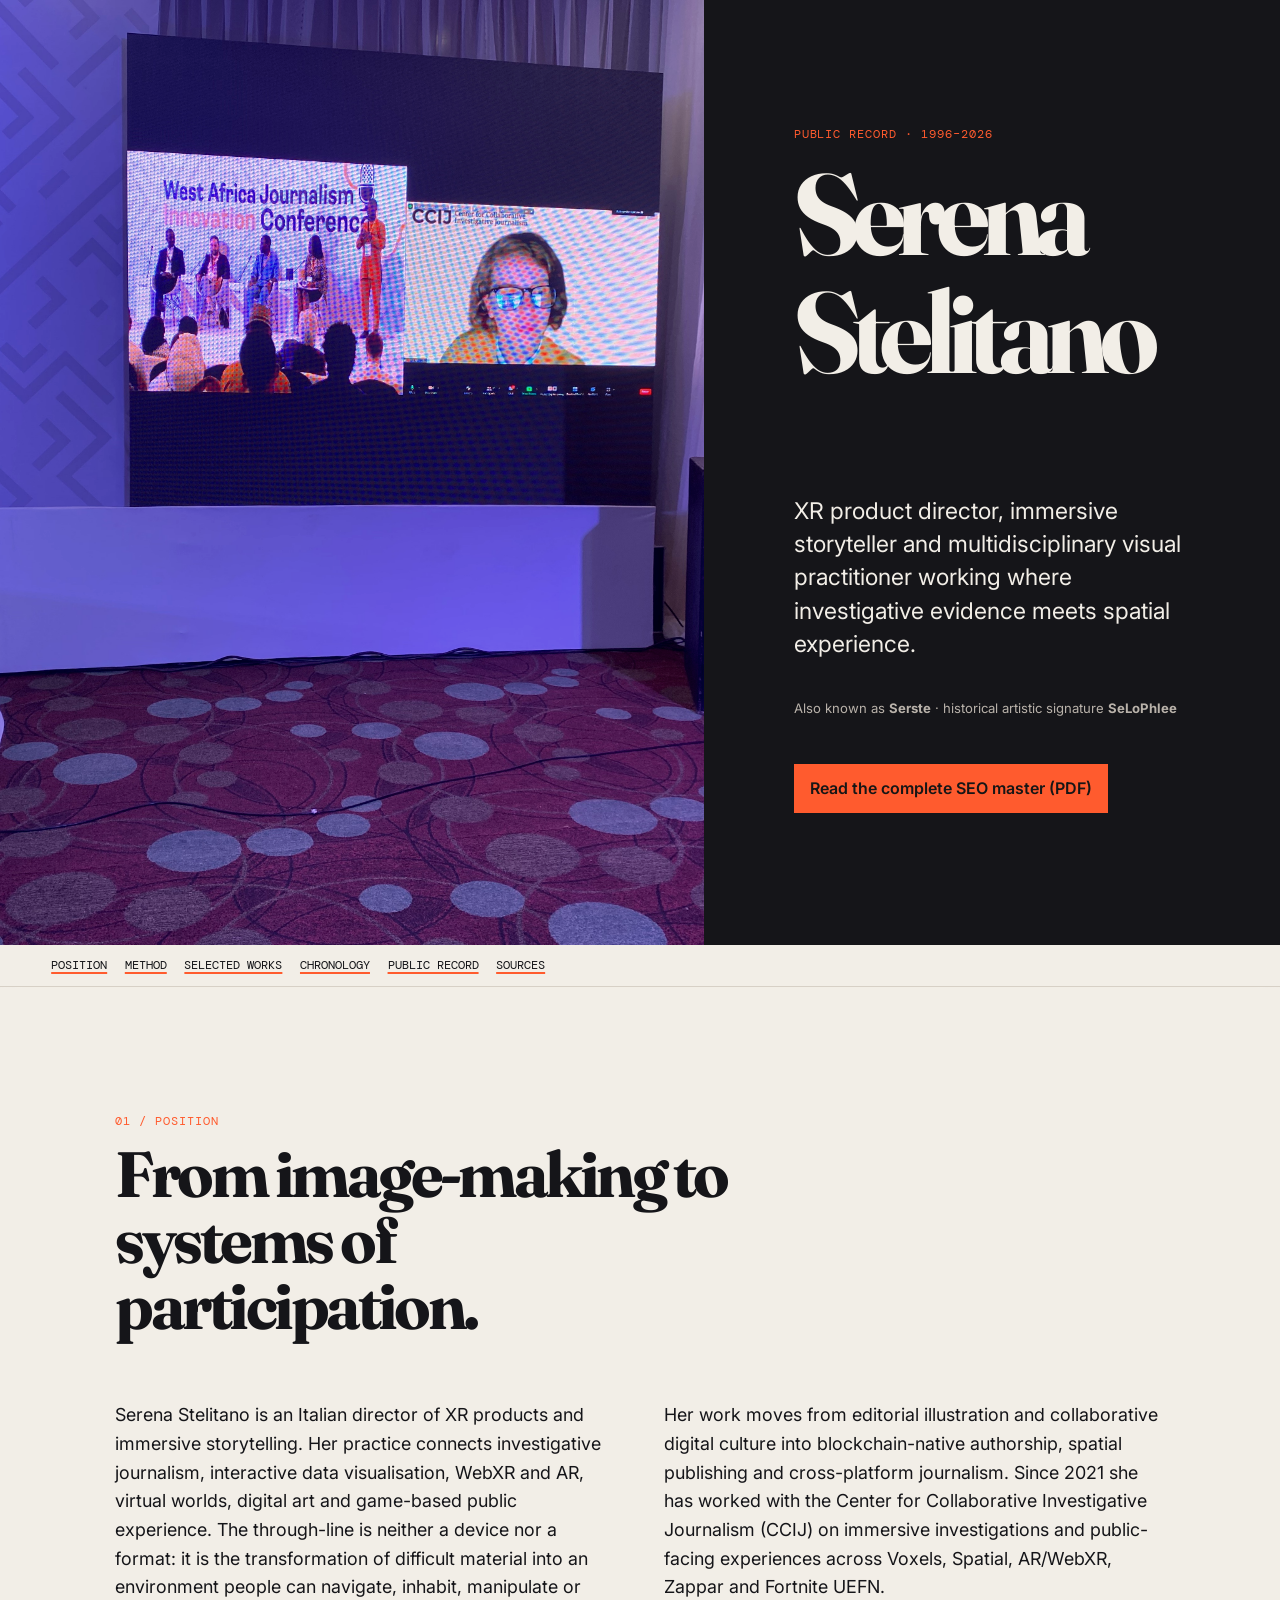
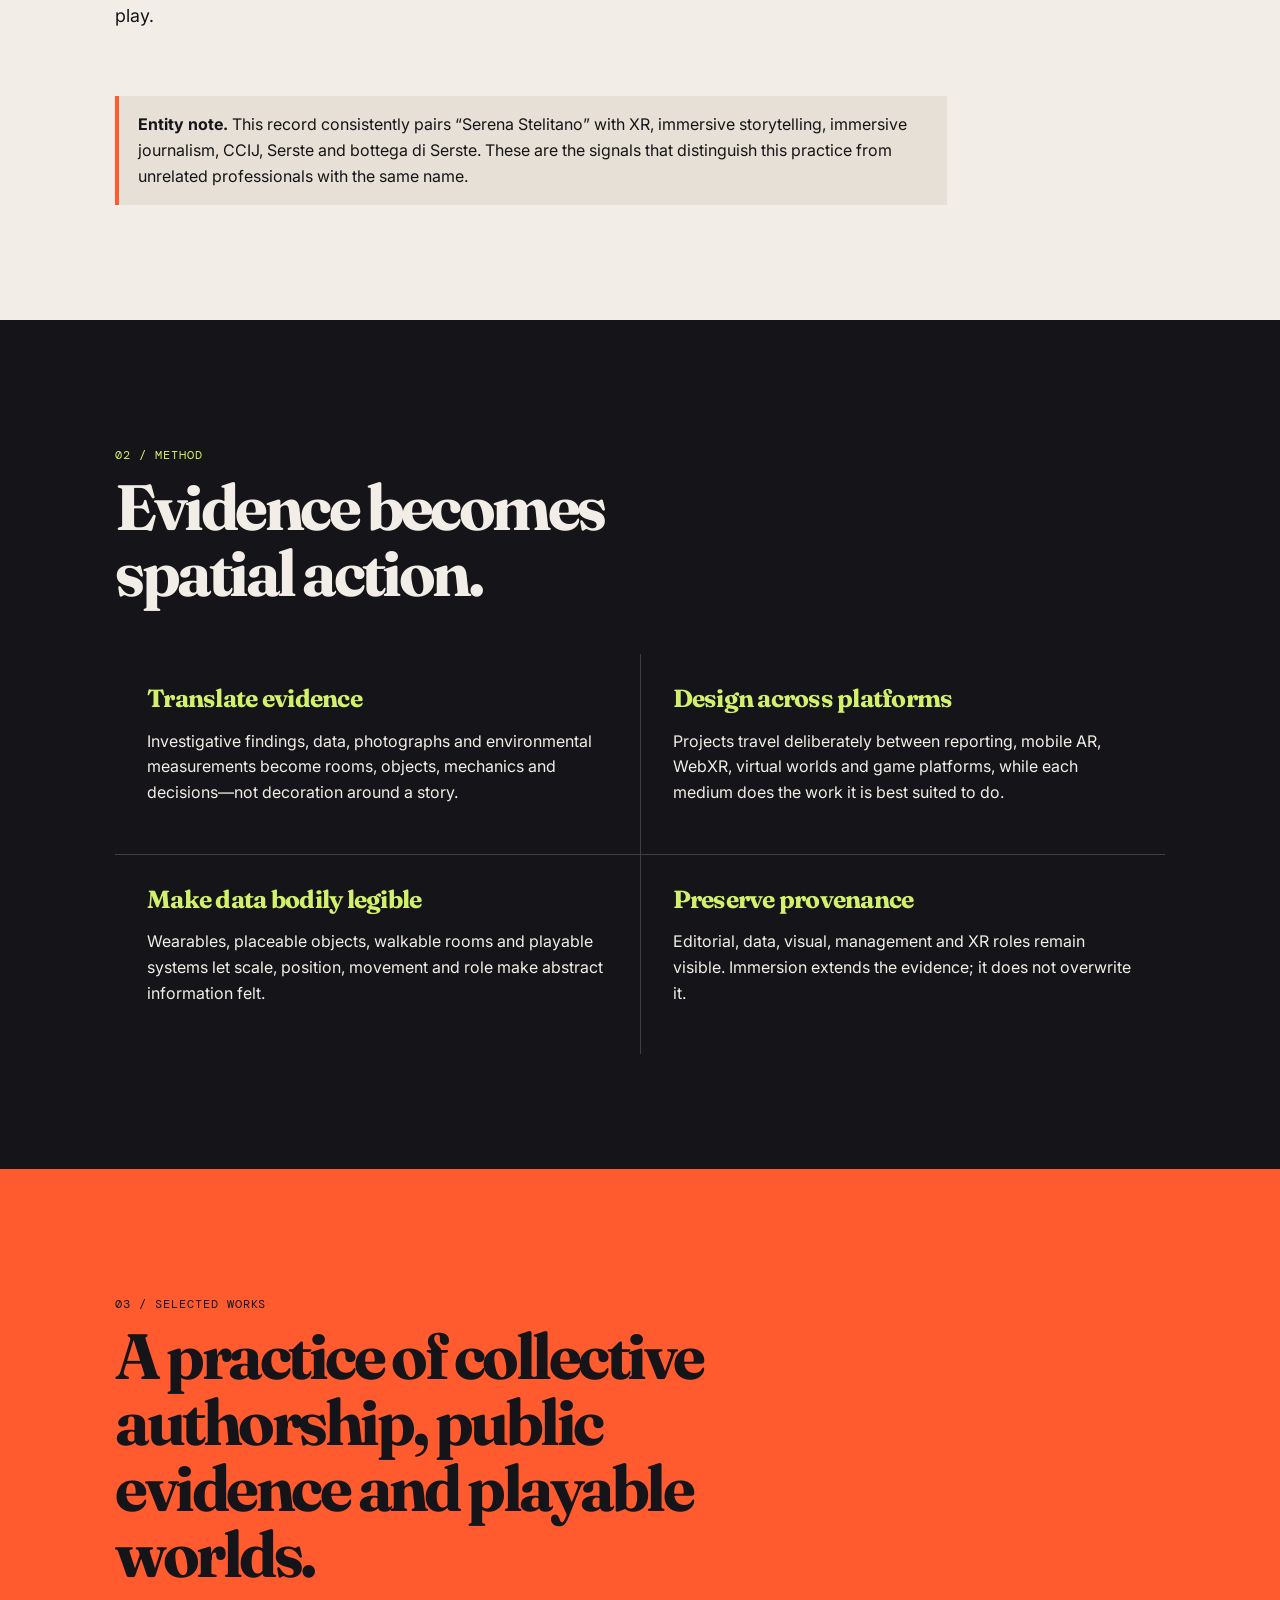
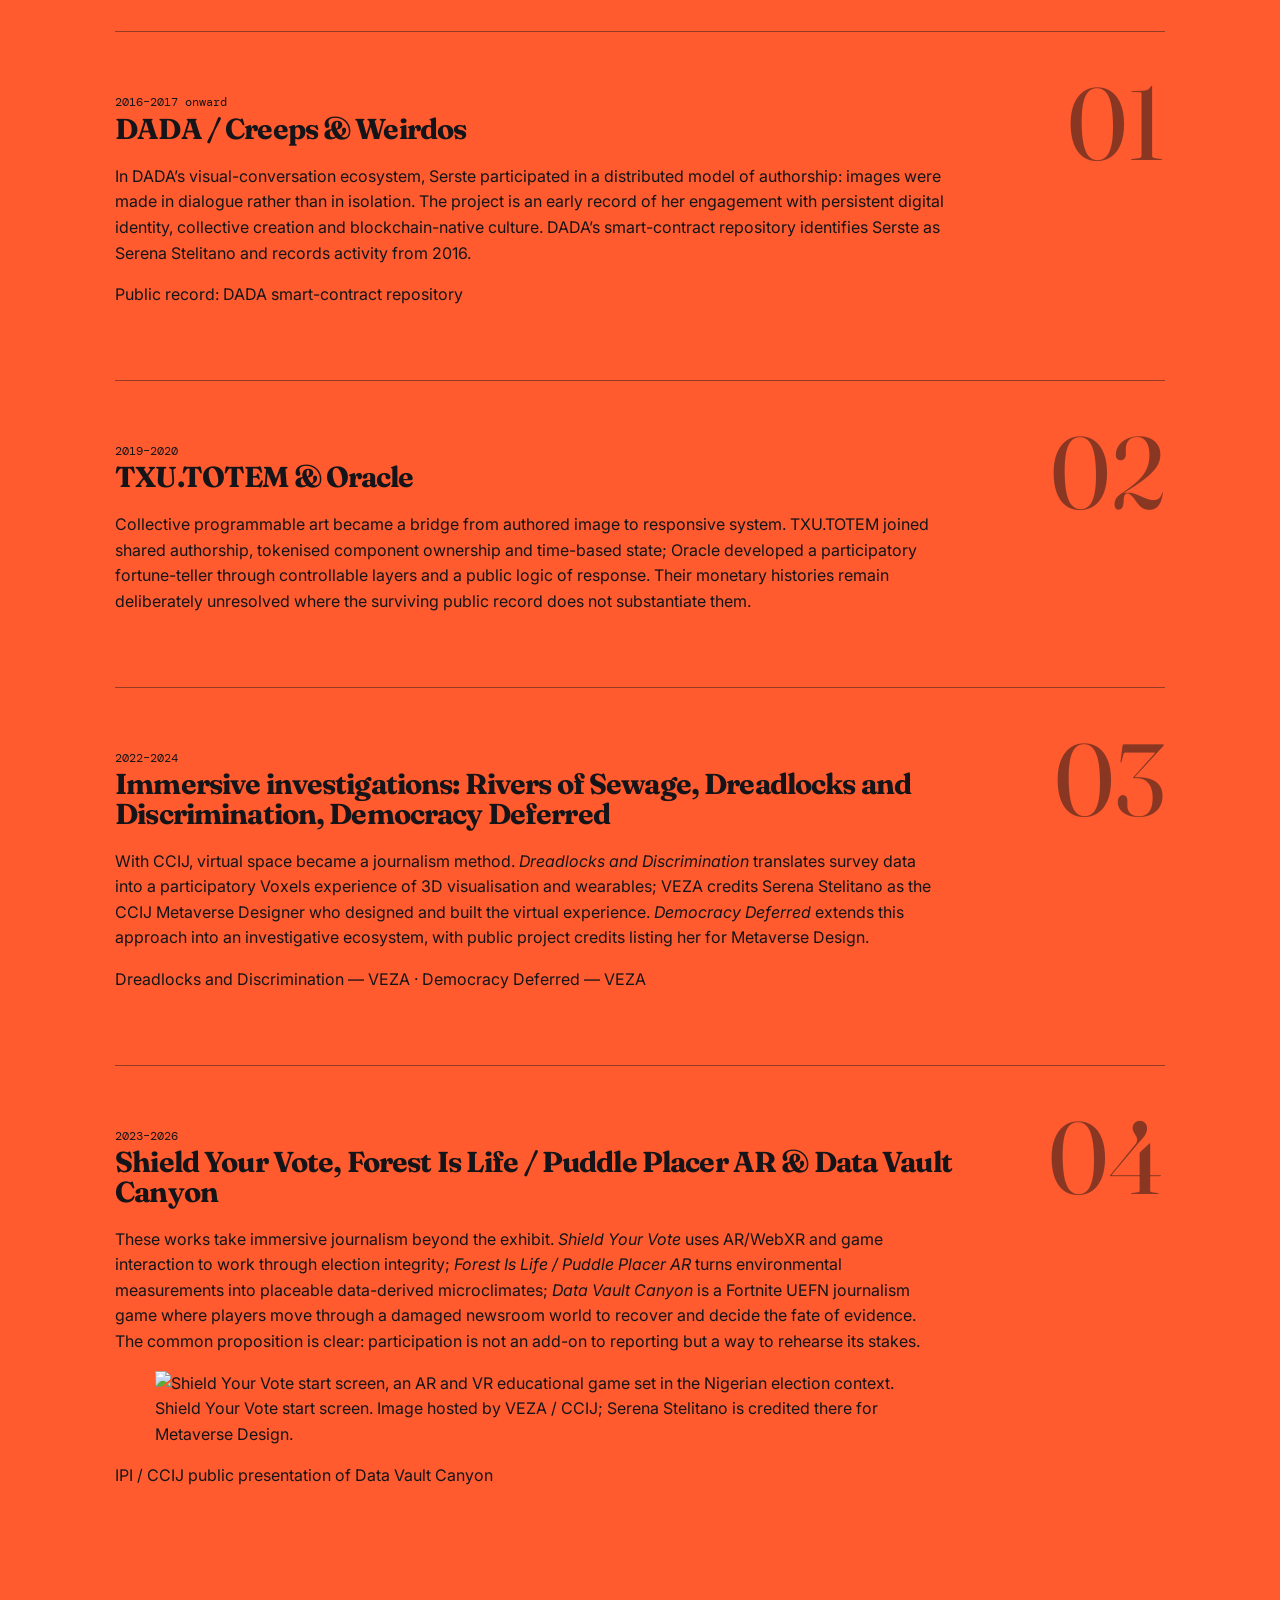
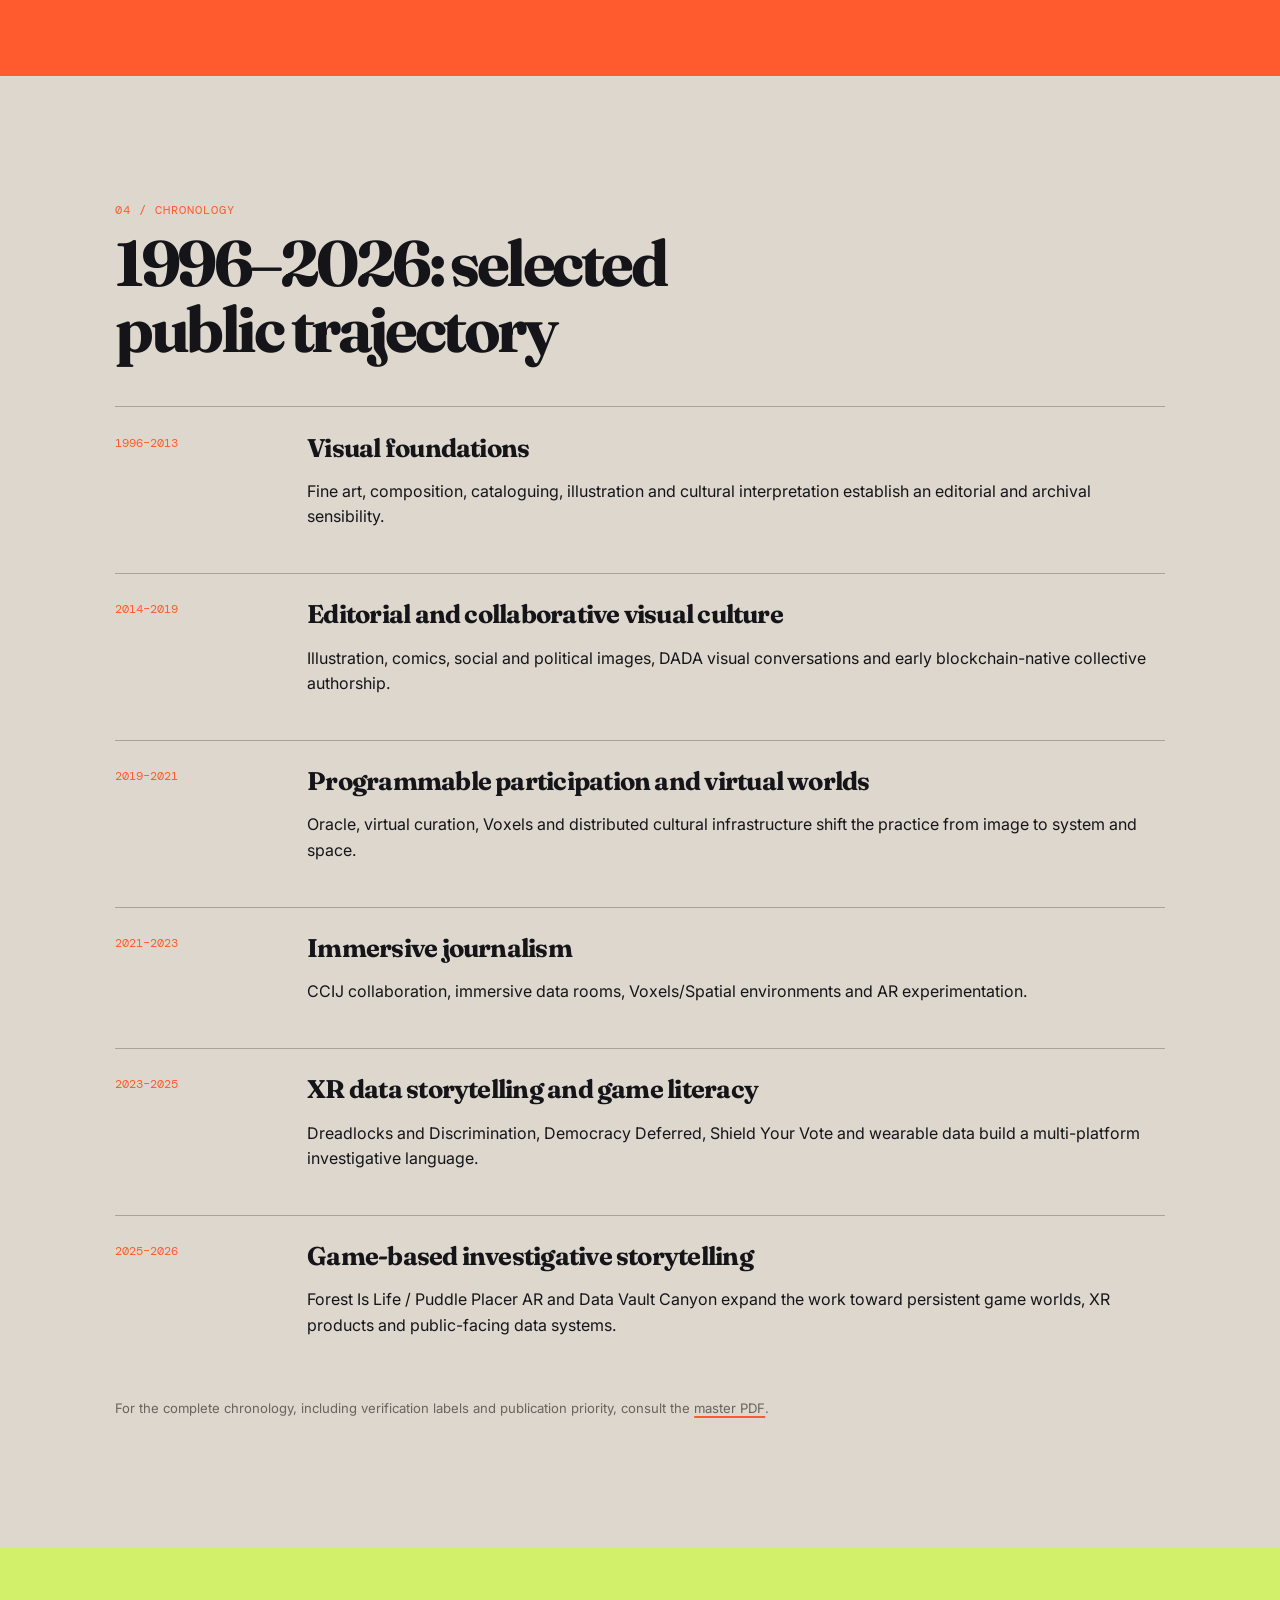
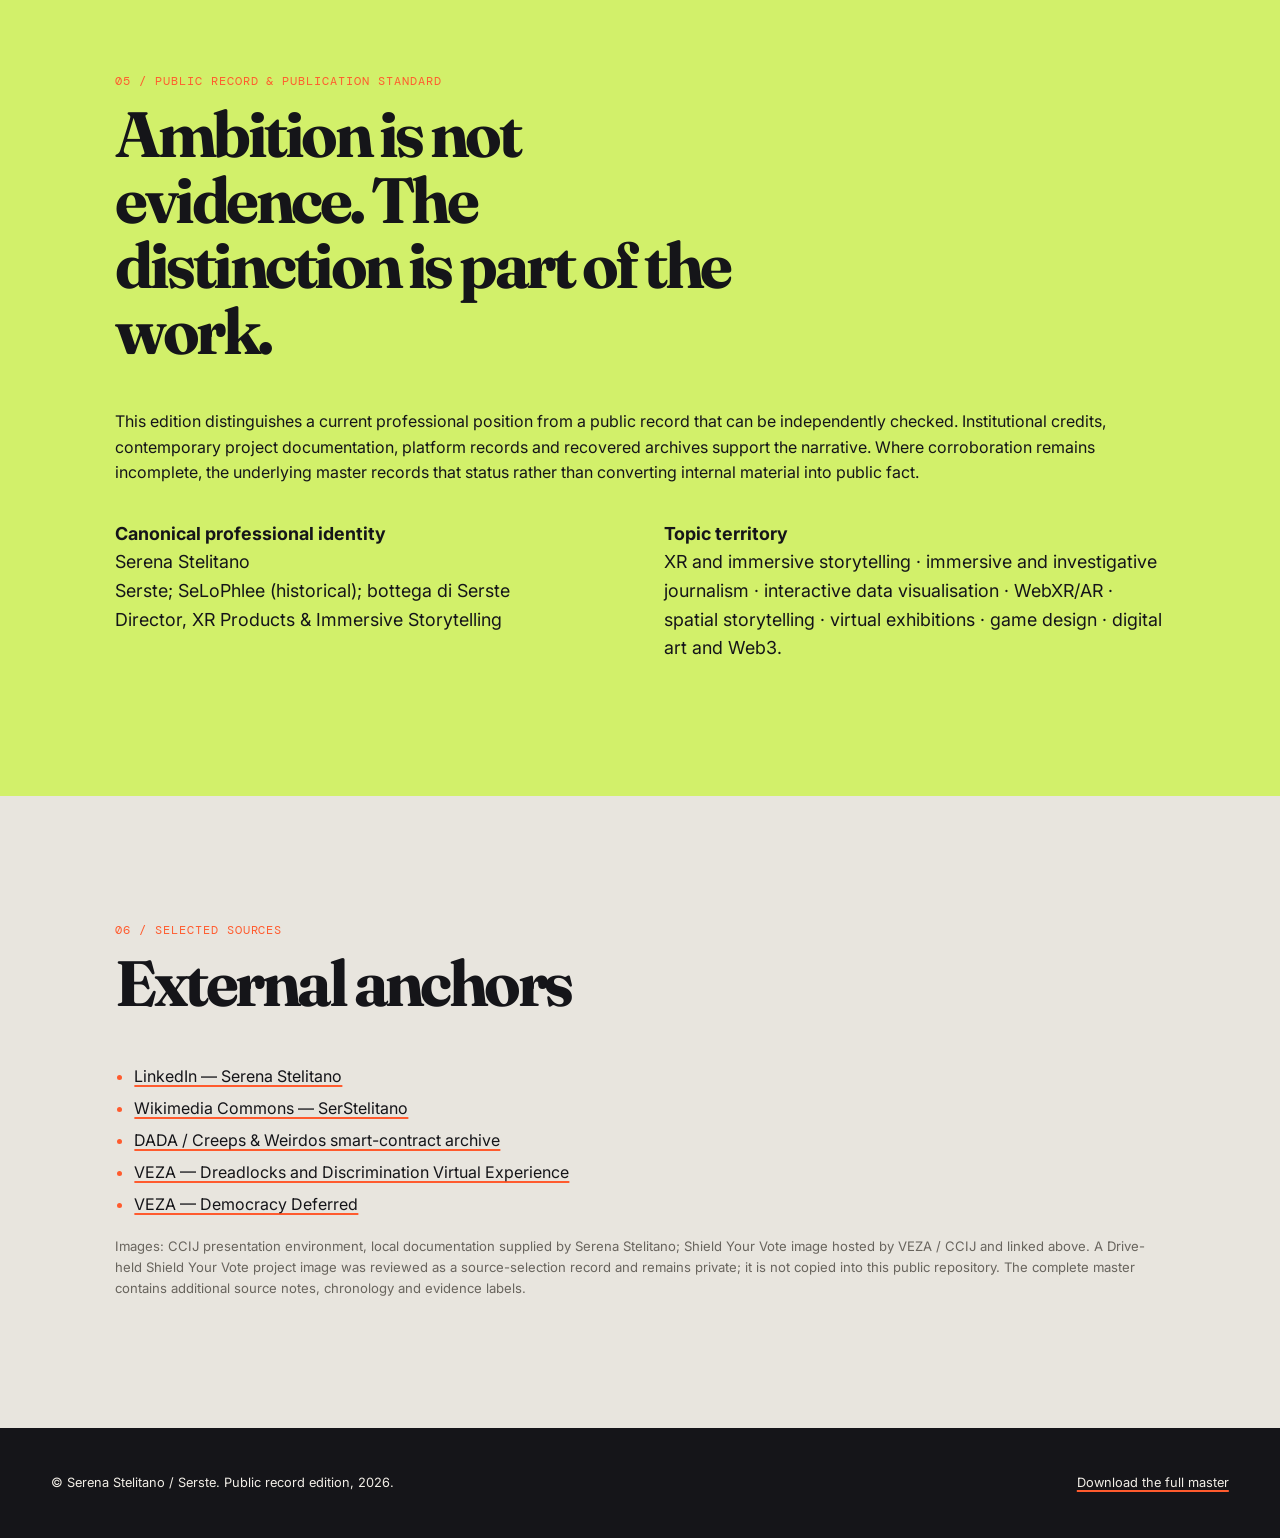
==== index.html @ 17977d73 "Add indexed public record edition" ====
<!doctype html>
<html lang="en">
<head>
  <meta charset="utf-8">
  <meta name="viewport" content="width=device-width, initial-scale=1">
  <meta name="description" content="Serena Stelitano (Serste) is an Italian XR product director and immersive storyteller working across investigative journalism, WebXR/AR, interactive data visualisation, virtual worlds and game-based public experiences.">
  <meta name="robots" content="index,follow,max-image-preview:large">
  <link rel="canonical" href="https://serste2.github.io/Public-Record-SEO-Master-1996-2026/">
  <meta property="og:type" content="profile">
  <meta property="og:title" content="Serena Stelitano — XR & Immersive Storytelling">
  <meta property="og:description" content="A public record of XR products, immersive journalism, digital art and game-based storytelling, 1996–2026.">
  <meta property="og:image" content="https://serste2.github.io/Public-Record-SEO-Master-1996-2026/assets/ccij-xr-presentation.jpg">
  <meta property="og:url" content="https://serste2.github.io/Public-Record-SEO-Master-1996-2026/">
  <title>Serena Stelitano — XR & Immersive Storytelling | Immersive Journalism & Game Design</title>
  <link rel="stylesheet" href="styles.css">
  <script type="application/ld+json">
  {"@context":"https://schema.org","@graph":[
    {"@type":"ProfilePage","@id":"https://serste2.github.io/Public-Record-SEO-Master-1996-2026/#profile","mainEntity":{"@id":"https://serste2.github.io/Public-Record-SEO-Master-1996-2026/#serena"}},
    {"@type":"Person","@id":"https://serste2.github.io/Public-Record-SEO-Master-1996-2026/#serena","name":"Serena Stelitano","alternateName":["Serste","SeLoPhlee"],"url":"https://serste2.github.io/Public-Record-SEO-Master-1996-2026/","jobTitle":"Director, XR Products & Immersive Storytelling","knowsAbout":["Extended Reality","Immersive storytelling","Immersive journalism","WebXR","Augmented reality","Interactive data visualization","Spatial storytelling","Fortnite UEFN","Virtual worlds"],"sameAs":["https://www.linkedin.com/in/serena-stelitano","https://commons.wikimedia.org/wiki/User:SerStelitano"]}
  ]}
  </script>
</head>
<body>
  <a class="skip" href="#record">Skip to the public record</a>
  <header class="hero">
    <div class="hero-image"><img src="assets/ccij-xr-presentation.jpg" alt="A CCIJ presentation screen at the West Africa Journalism Innovation Conference, documenting an immersive-journalism context."></div>
    <div class="hero-copy">
      <p class="eyebrow">Public record · 1996–2026</p>
      <h1>Serena<br>Stelitano</h1>
      <p class="dek">XR product director, immersive storyteller and multidisciplinary visual practitioner working where investigative evidence meets spatial experience.</p>
      <p class="aliases">Also known as <strong>Serste</strong> · historical artistic signature <strong>SeLoPhlee</strong></p>
      <p><a class="button" href="Serena_Stelitano_Public_Record_taschen_dark_v6.pdf">Read the complete SEO master (PDF)</a></p>
    </div>
  </header>

  <nav aria-label="Contents"><ol>
    <li><a href="#position">Position</a></li><li><a href="#method">Method</a></li><li><a href="#works">Selected works</a></li><li><a href="#chronology">Chronology</a></li><li><a href="#record">Public record</a></li><li><a href="#sources">Sources</a></li>
  </ol></nav>

  <main>
    <section id="position" class="intro">
      <p class="eyebrow">01 / Position</p>
      <h2>From image-making to systems of participation.</h2>
      <div class="columns"><p>Serena Stelitano is an Italian director of XR products and immersive storytelling. Her practice connects investigative journalism, interactive data visualisation, WebXR and AR, virtual worlds, digital art and game-based public experience. The through-line is neither a device nor a format: it is the transformation of difficult material into an environment people can navigate, inhabit, manipulate or play.</p><p>Her work moves from editorial illustration and collaborative digital culture into blockchain-native authorship, spatial publishing and cross-platform journalism. Since 2021 she has worked with the Center for Collaborative Investigative Journalism (CCIJ) on immersive investigations and public-facing experiences across Voxels, Spatial, AR/WebXR, Zappar and Fortnite UEFN.</p></div>
      <aside class="note"><strong>Entity note.</strong> This record consistently pairs “Serena Stelitano” with XR, immersive storytelling, immersive journalism, CCIJ, Serste and bottega di Serste. These are the signals that distinguish this practice from unrelated professionals with the same name.</aside>
    </section>

    <section id="method" class="dark">
      <p class="eyebrow">02 / Method</p>
      <h2>Evidence becomes spatial action.</h2>
      <div class="method-grid">
        <article><h3>Translate evidence</h3><p>Investigative findings, data, photographs and environmental measurements become rooms, objects, mechanics and decisions—not decoration around a story.</p></article>
        <article><h3>Design across platforms</h3><p>Projects travel deliberately between reporting, mobile AR, WebXR, virtual worlds and game platforms, while each medium does the work it is best suited to do.</p></article>
        <article><h3>Make data bodily legible</h3><p>Wearables, placeable objects, walkable rooms and playable systems let scale, position, movement and role make abstract information felt.</p></article>
        <article><h3>Preserve provenance</h3><p>Editorial, data, visual, management and XR roles remain visible. Immersion extends the evidence; it does not overwrite it.</p></article>
      </div>
    </section>

    <section id="works" class="works">
      <p class="eyebrow">03 / Selected works</p>
      <h2>A practice of collective authorship, public evidence and playable worlds.</h2>
      <article class="work"><div><span>2016–2017 onward</span><h3>DADA / Creeps &amp; Weirdos</h3><p>In DADA’s visual-conversation ecosystem, Serste participated in a distributed model of authorship: images were made in dialogue rather than in isolation. The project is an early record of her engagement with persistent digital identity, collective creation and blockchain-native culture. DADA’s smart-contract repository identifies Serste as Serena Stelitano and records activity from 2016.</p><p><a href="https://github.com/powerdada/dada_sc">Public record: DADA smart-contract repository</a></p></div><div class="work-number">01</div></article>
      <article class="work"><div><span>2019–2020</span><h3>TXU.TOTEM &amp; Oracle</h3><p>Collective programmable art became a bridge from authored image to responsive system. TXU.TOTEM joined shared authorship, tokenised component ownership and time-based state; Oracle developed a participatory fortune-teller through controllable layers and a public logic of response. Their monetary histories remain deliberately unresolved where the surviving public record does not substantiate them.</p></div><div class="work-number">02</div></article>
      <article class="work"><div><span>2022–2024</span><h3>Immersive investigations: Rivers of Sewage, Dreadlocks and Discrimination, Democracy Deferred</h3><p>With CCIJ, virtual space became a journalism method. <em>Dreadlocks and Discrimination</em> translates survey data into a participatory Voxels experience of 3D visualisation and wearables; VEZA credits Serena Stelitano as the CCIJ Metaverse Designer who designed and built the virtual experience. <em>Democracy Deferred</em> extends this approach into an investigative ecosystem, with public project credits listing her for Metaverse Design.</p><p><a href="https://veza.news/dreadlocks-and-discrimination-vr/">Dreadlocks and Discrimination — VEZA</a> · <a href="https://veza.news/investigative-series/democracy-deferred/">Democracy Deferred — VEZA</a></p></div><div class="work-number">03</div></article>
      <article class="work"><div><span>2023–2026</span><h3>Shield Your Vote, Forest Is Life / Puddle Placer AR &amp; Data Vault Canyon</h3><p>These works take immersive journalism beyond the exhibit. <em>Shield Your Vote</em> uses AR/WebXR and game interaction to work through election integrity; <em>Forest Is Life / Puddle Placer AR</em> turns environmental measurements into placeable data-derived microclimates; <em>Data Vault Canyon</em> is a Fortnite UEFN journalism game where players move through a damaged newsroom world to recover and decide the fate of evidence. The common proposition is clear: participation is not an add-on to reporting but a way to rehearse its stakes.</p><figure class="work-media"><img src="https://veza.news/wp-content/uploads/2025/03/CCIJ_DemocracyDeferredSeries_ShieldYourVote.png" alt="Shield Your Vote start screen, an AR and VR educational game set in the Nigerian election context."><figcaption>Shield Your Vote start screen. Image hosted by <a href="https://veza.news/investigative-series/democracy-deferred/">VEZA / CCIJ</a>; Serena Stelitano is credited there for Metaverse Design.</figcaption></figure><p><a href="https://www.linkedin.com/posts/international-press-institute-ipi-_join-ipi-and-the-center-for-collaborative-activity-7399831994676953088-X26x">IPI / CCIJ public presentation of Data Vault Canyon</a></p></div><div class="work-number">04</div></article>
    </section>

    <section id="chronology" class="chronology">
      <p class="eyebrow">04 / Chronology</p><h2>1996–2026: selected public trajectory</h2>
      <ol>
        <li><time>1996–2013</time><div><h3>Visual foundations</h3><p>Fine art, composition, cataloguing, illustration and cultural interpretation establish an editorial and archival sensibility.</p></div></li>
        <li><time>2014–2019</time><div><h3>Editorial and collaborative visual culture</h3><p>Illustration, comics, social and political images, DADA visual conversations and early blockchain-native collective authorship.</p></div></li>
        <li><time>2019–2021</time><div><h3>Programmable participation and virtual worlds</h3><p>Oracle, virtual curation, Voxels and distributed cultural infrastructure shift the practice from image to system and space.</p></div></li>
        <li><time>2021–2023</time><div><h3>Immersive journalism</h3><p>CCIJ collaboration, immersive data rooms, Voxels/Spatial environments and AR experimentation.</p></div></li>
        <li><time>2023–2025</time><div><h3>XR data storytelling and game literacy</h3><p>Dreadlocks and Discrimination, Democracy Deferred, Shield Your Vote and wearable data build a multi-platform investigative language.</p></div></li>
        <li><time>2025–2026</time><div><h3>Game-based investigative storytelling</h3><p>Forest Is Life / Puddle Placer AR and Data Vault Canyon expand the work toward persistent game worlds, XR products and public-facing data systems.</p></div></li>
      </ol>
      <p class="small">For the complete chronology, including verification labels and publication priority, consult the <a href="Serena_Stelitano_Public_Record_taschen_dark_v6.pdf">master PDF</a>.</p>
    </section>

    <section id="record" class="record">
      <p class="eyebrow">05 / Public record &amp; publication standard</p><h2>Ambition is not evidence. The distinction is part of the work.</h2>
      <p>This edition distinguishes a current professional position from a public record that can be independently checked. Institutional credits, contemporary project documentation, platform records and recovered archives support the narrative. Where corroboration remains incomplete, the underlying master records that status rather than converting internal material into public fact.</p>
      <div class="columns"><p><strong>Canonical professional identity</strong><br>Serena Stelitano<br>Serste; SeLoPhlee (historical); bottega di Serste<br>Director, XR Products &amp; Immersive Storytelling</p><p><strong>Topic territory</strong><br>XR and immersive storytelling · immersive and investigative journalism · interactive data visualisation · WebXR/AR · spatial storytelling · virtual exhibitions · game design · digital art and Web3.</p></div>
    </section>

    <section id="sources" class="sources"><p class="eyebrow">06 / Selected sources</p><h2>External anchors</h2><ul>
      <li><a href="https://www.linkedin.com/in/serena-stelitano">LinkedIn — Serena Stelitano</a></li>
      <li><a href="https://commons.wikimedia.org/wiki/User:SerStelitano">Wikimedia Commons — SerStelitano</a></li>
      <li><a href="https://github.com/powerdada/dada_sc">DADA / Creeps &amp; Weirdos smart-contract archive</a></li>
      <li><a href="https://veza.news/dreadlocks-and-discrimination-vr/">VEZA — Dreadlocks and Discrimination Virtual Experience</a></li>
      <li><a href="https://veza.news/investigative-series/democracy-deferred/">VEZA — Democracy Deferred</a></li>
    </ul><p class="small">Images: CCIJ presentation environment, local documentation supplied by Serena Stelitano; Shield Your Vote image hosted by VEZA / CCIJ and linked above. A Drive-held Shield Your Vote project image was reviewed as a source-selection record and remains private; it is not copied into this public repository. The complete master contains additional source notes, chronology and evidence labels.</p></section>
  </main>
  <footer><p>© Serena Stelitano / Serste. Public record edition, 2026.</p><p><a href="Serena_Stelitano_Public_Record_taschen_dark_v6.pdf">Download the full master</a></p></footer>
</body>
</html>
---- styles.css ----
@import url('https://fonts.googleapis.com/css2?family=DM+Mono&family=Fraunces:opsz,wght@9..144,500;9..144,700&family=Inter:wght@400;500;600&display=swap');
:root{--ink:#151519;--paper:#f2eee7;--orange:#ff5b2e;--lime:#d2f06a;--muted:#68645d}*{box-sizing:border-box}html{scroll-behavior:smooth}body{margin:0;background:var(--paper);color:var(--ink);font:16px/1.6 Inter,Arial,sans-serif}a{color:inherit;text-decoration-color:var(--orange);text-decoration-thickness:2px;text-underline-offset:3px}a:hover{color:var(--orange)}.skip{position:absolute;left:-999px}.skip:focus{left:1rem;top:1rem;z-index:5;background:var(--paper);padding:.6rem}.hero{min-height:88vh;display:grid;grid-template-columns:1.1fr .9fr;background:var(--ink);color:var(--paper)}.hero-image{min-height:55vh}.hero-image img{display:block;width:100%;height:100%;object-fit:cover;filter:contrast(1.08) saturate(.85)}.hero-copy{display:flex;flex-direction:column;justify-content:center;padding:9vw 7vw}.eyebrow{font:12px/1.2 "DM Mono",monospace;letter-spacing:.08em;text-transform:uppercase;color:var(--orange)}h1,h2,h3{font-family:Fraunces,Georgia,serif;line-height:1.03;margin:0 0 .7em}h1{font-size:clamp(4rem,9vw,9rem);letter-spacing:-.07em}h2{font-size:clamp(2.6rem,5vw,5rem);letter-spacing:-.055em;max-width:15ch}h3{font-size:1.8rem;letter-spacing:-.03em}.dek{font:clamp(1.1rem,1.8vw,1.5rem)/1.45 Inter,sans-serif;max-width:34rem}.aliases,.small{font-size:.82rem;color:var(--muted)}.hero .aliases{color:#b9b2aa}.button{display:inline-block;background:var(--orange);color:#161616!important;padding:.75rem 1rem;font-weight:600;text-decoration:none;margin-top:1rem}nav{position:sticky;top:0;z-index:2;padding:.8rem 4vw;background:rgba(242,238,231,.94);backdrop-filter:blur(10px);border-bottom:1px solid #d7d0c6}nav ol{display:flex;flex-wrap:wrap;gap:1.1rem;margin:0;padding:0;list-style:none;font:12px "DM Mono",monospace;text-transform:uppercase}main>section{padding:clamp(4rem,9vw,9rem) 9vw}.intro{max-width:110rem}.columns{display:grid;grid-template-columns:repeat(2,minmax(0,1fr));gap:3rem;max-width:70rem;font-size:1.12rem}.note{border-left:4px solid var(--orange);padding:1rem 1.2rem;margin-top:3rem;max-width:52rem;background:#e7e0d6}.dark{background:var(--ink);color:var(--paper)}.dark .eyebrow{color:var(--lime)}.method-grid{display:grid;grid-template-columns:repeat(2,minmax(0,1fr));gap:1px;background:#3e3e43;margin-top:3rem;max-width:70rem}.method-grid article{background:var(--ink);padding:2rem}.method-grid h3{font-size:1.55rem;color:var(--lime)}.works{background:#ff5b2e}.works .eyebrow{color:var(--ink)}.work{display:grid;grid-template-columns:minmax(0,1fr) auto;gap:3rem;border-top:1px solid rgba(21,21,25,.45);padding:3.5rem 0}.work span{font:12px "DM Mono",monospace}.work p{max-width:52rem}.work-number{font:clamp(3rem,8vw,8rem)/.7 Fraunces,serif;opacity:.5}.chronology{background:#ddd7ce}.chronology ol{list-style:none;padding:0;max-width:72rem}.chronology li{display:grid;grid-template-columns:10rem 1fr;gap:2rem;border-top:1px solid #aaa39a;padding:1.7rem 0}.chronology time{font:12px "DM Mono",monospace;color:var(--orange)}.chronology h3{font-size:1.6rem}.record{background:var(--lime)}.sources{background:#e8e5de}.sources ul{padding-left:1.2rem;line-height:2}.sources li::marker{color:var(--orange)}footer{display:flex;justify-content:space-between;gap:2rem;padding:2rem 4vw;background:var(--ink);color:var(--paper);font-size:.8rem}@media(max-width:720px){.hero{grid-template-columns:1fr}.hero-copy{padding:4rem 7vw}.columns,.method-grid{grid-template-columns:1fr}.chronology li{grid-template-columns:1fr;gap:.2rem}.work{gap:1rem}main>section{padding:4.5rem 7vw}footer{display:block}}
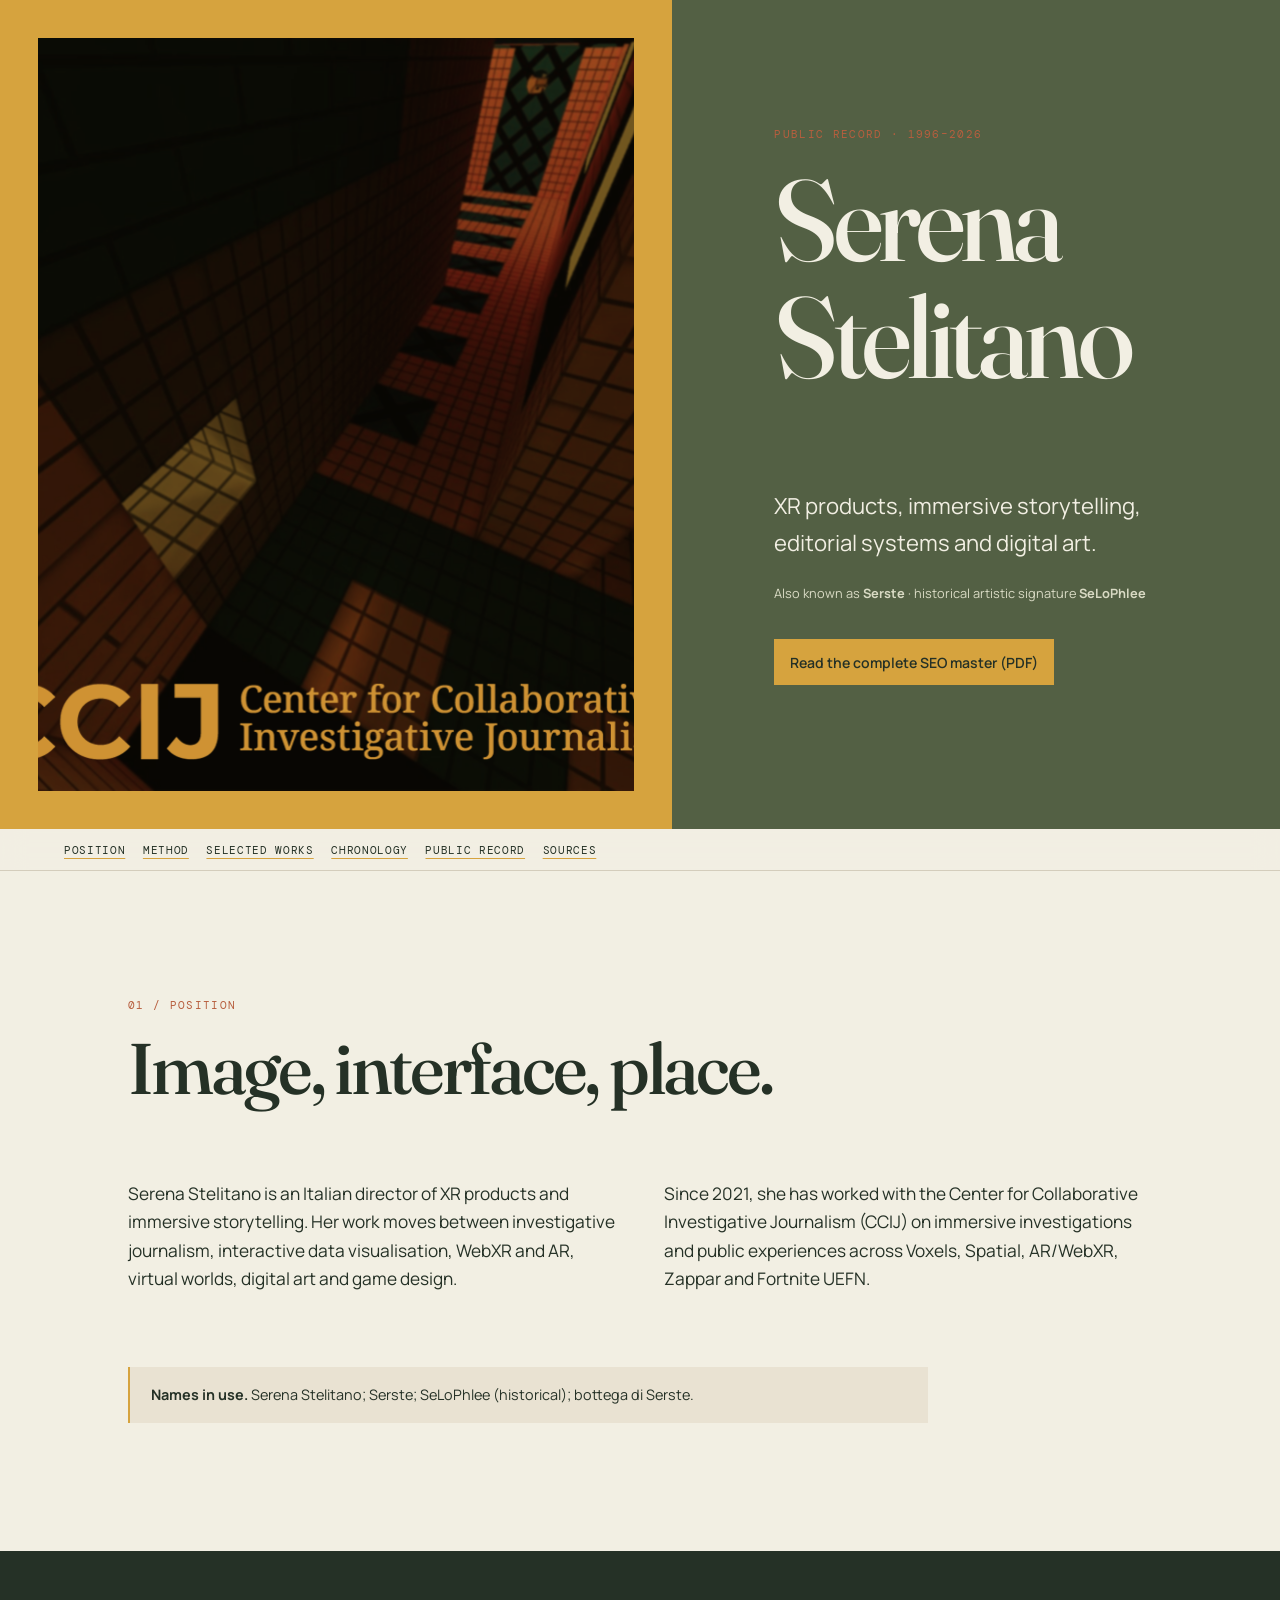
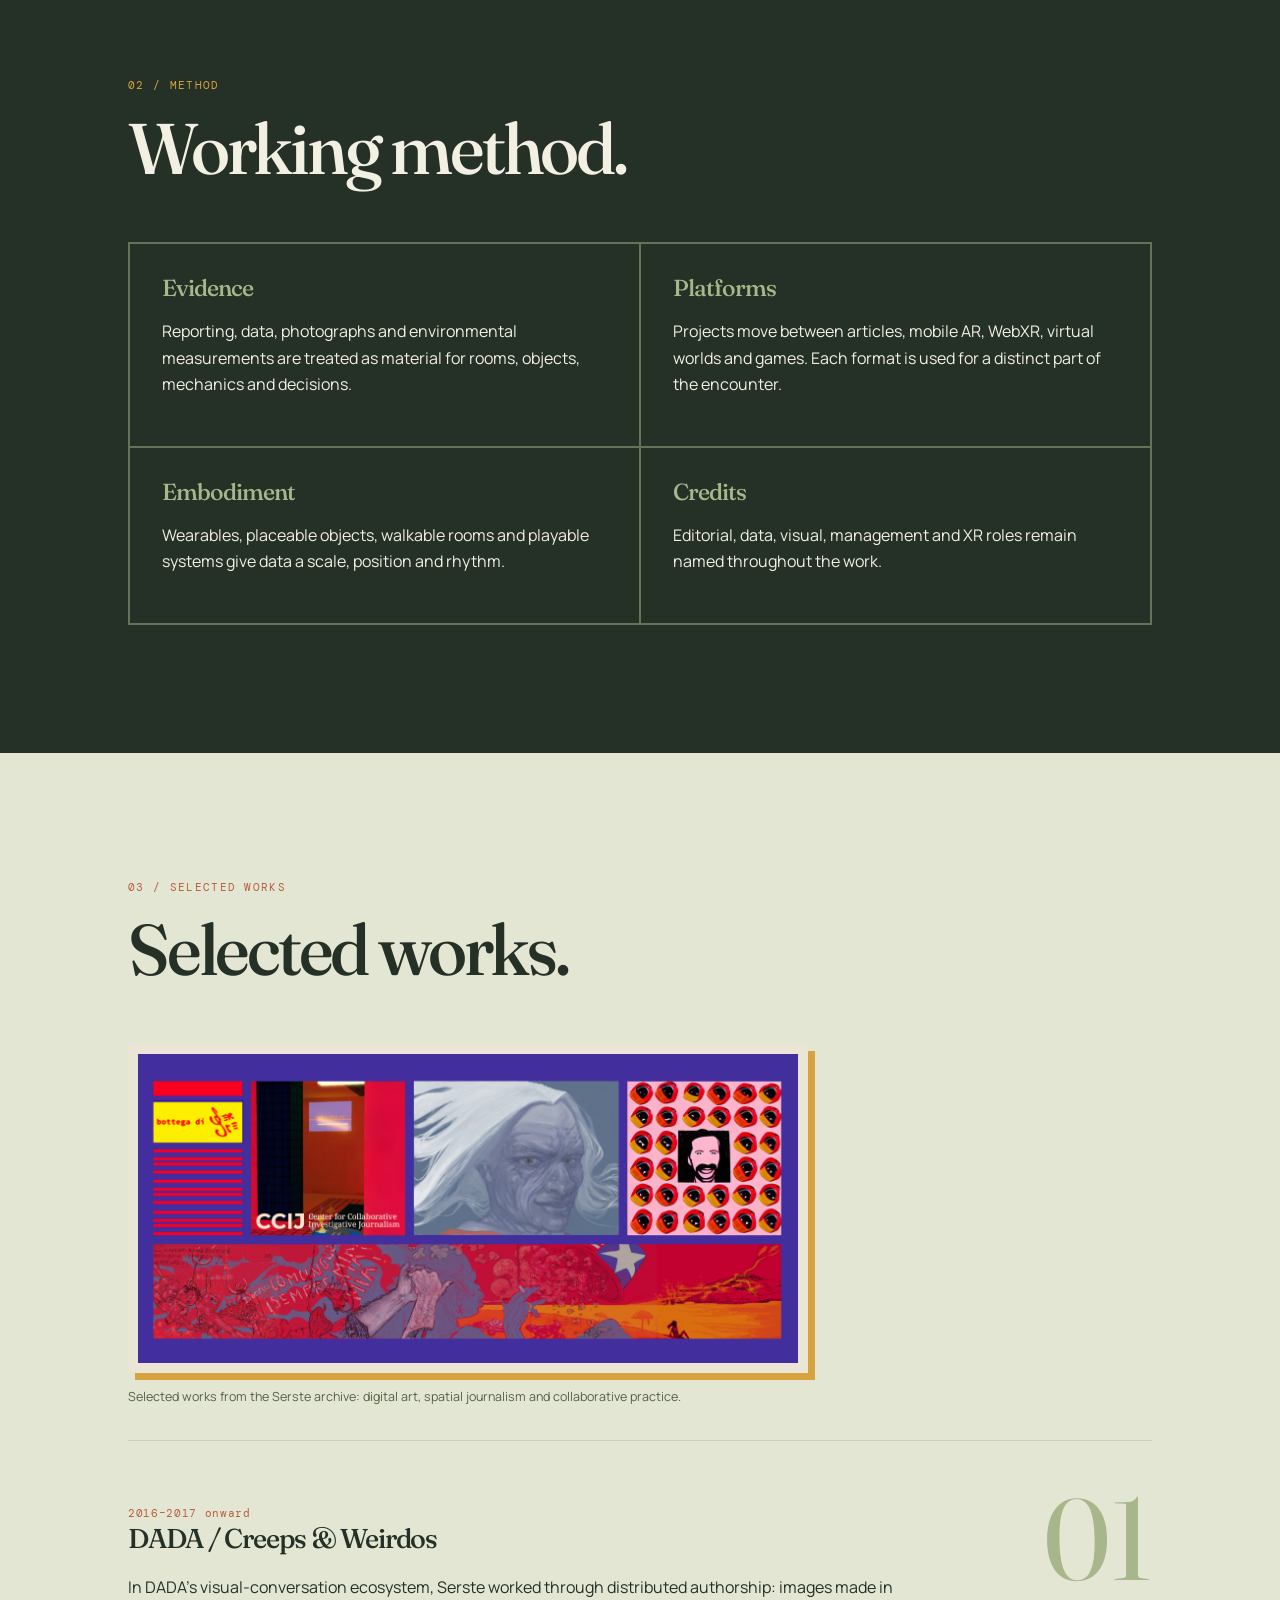
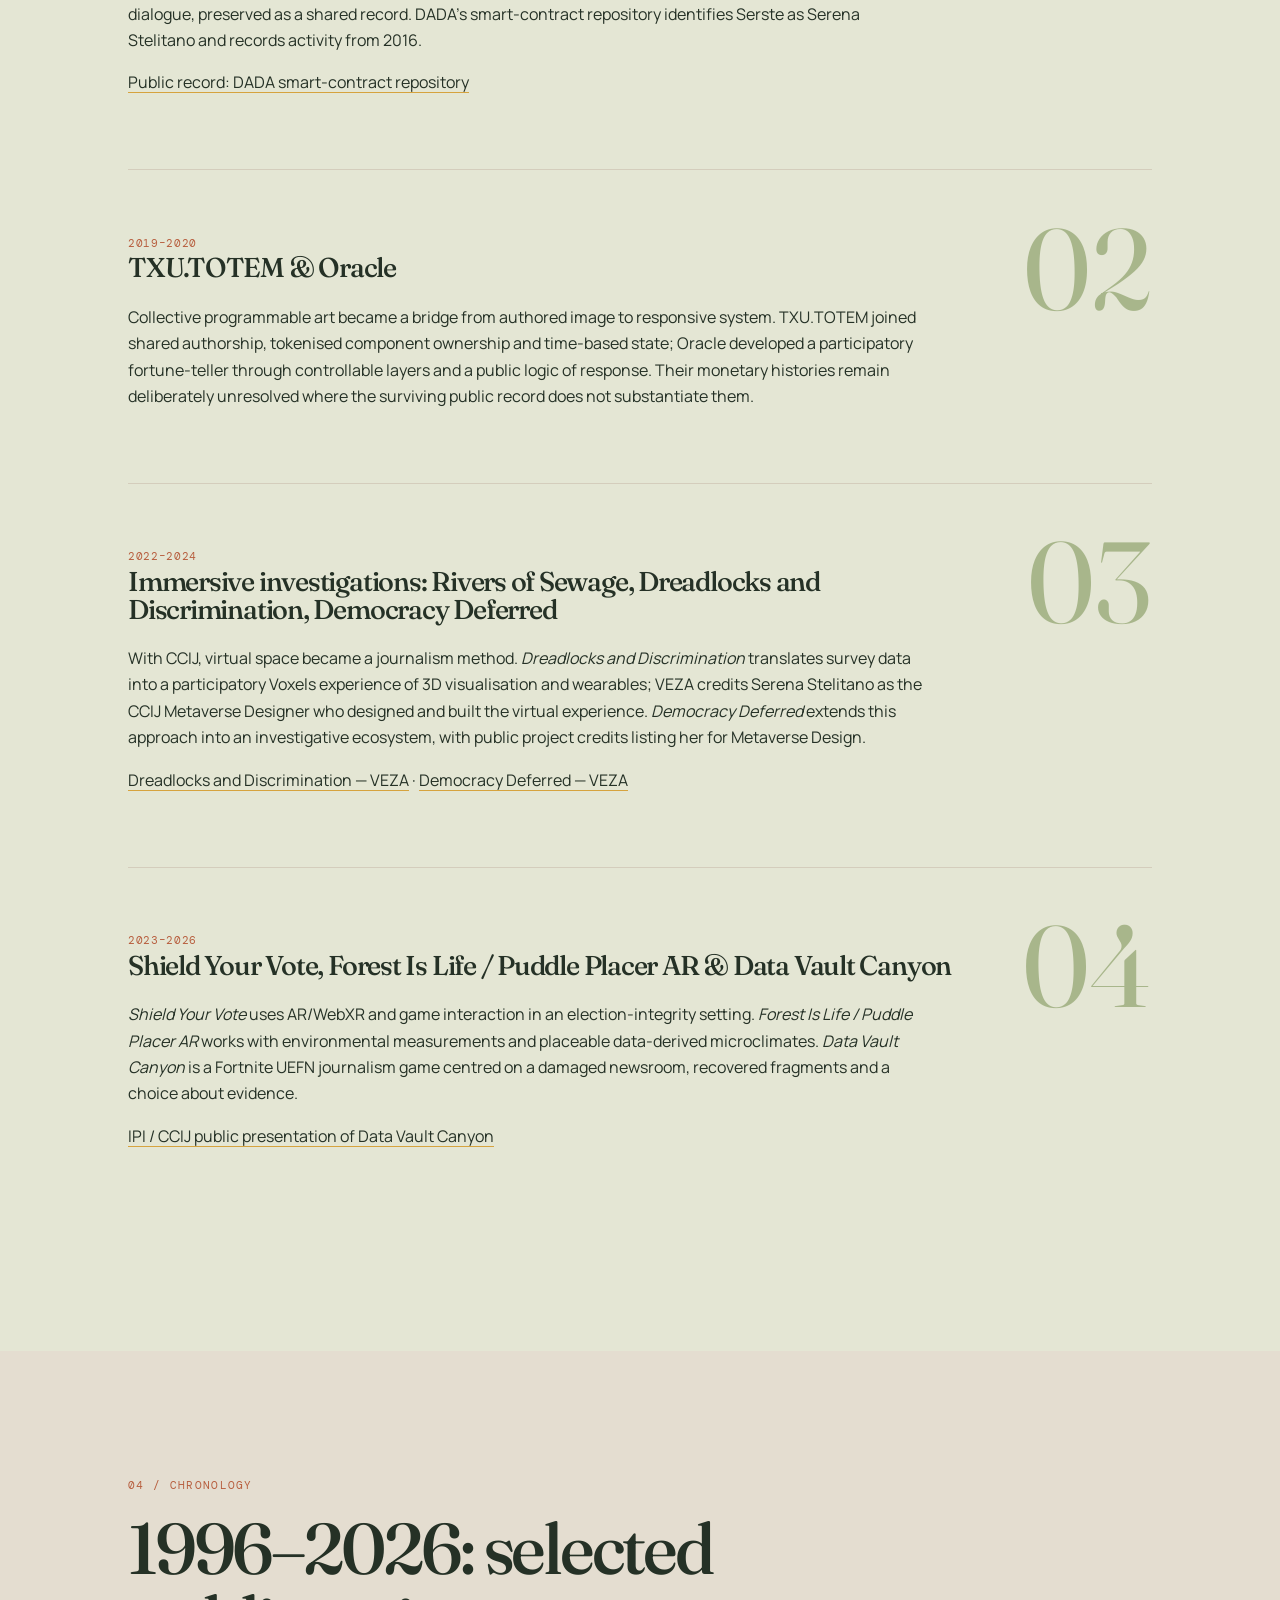
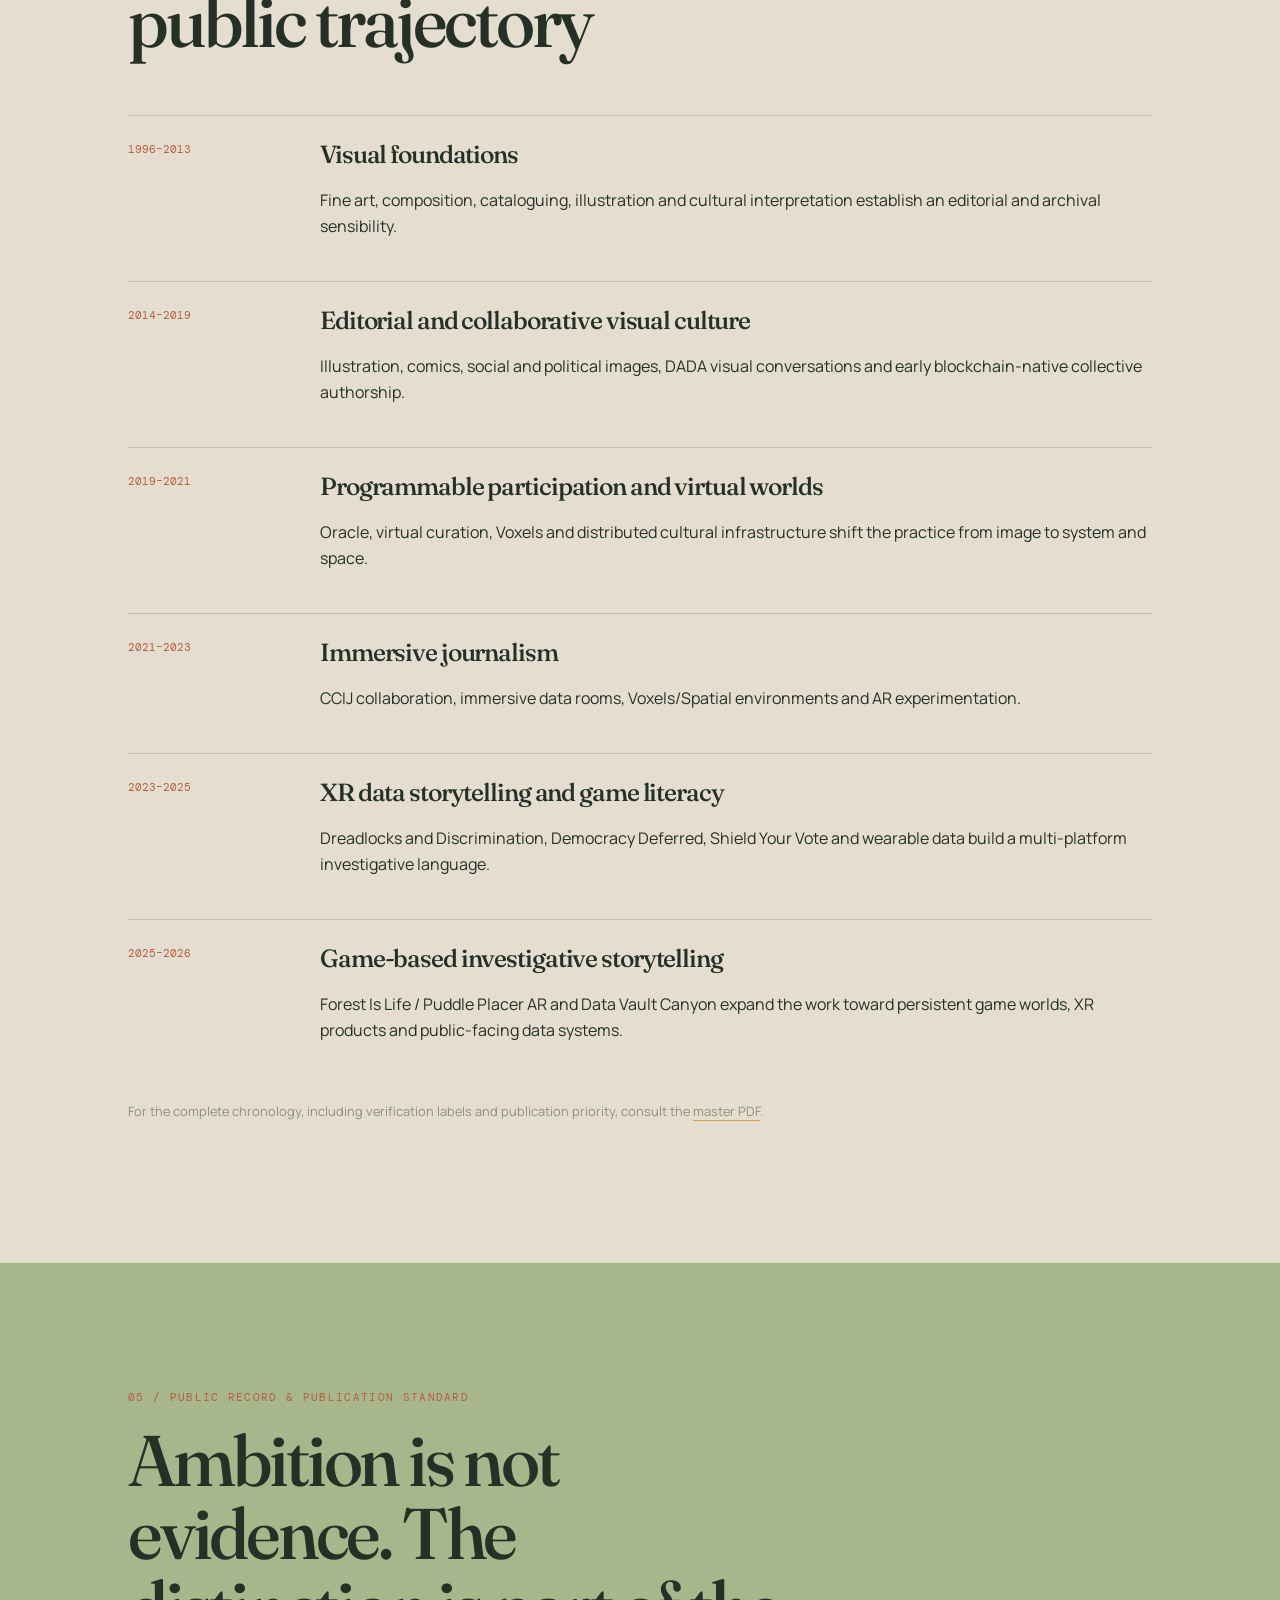
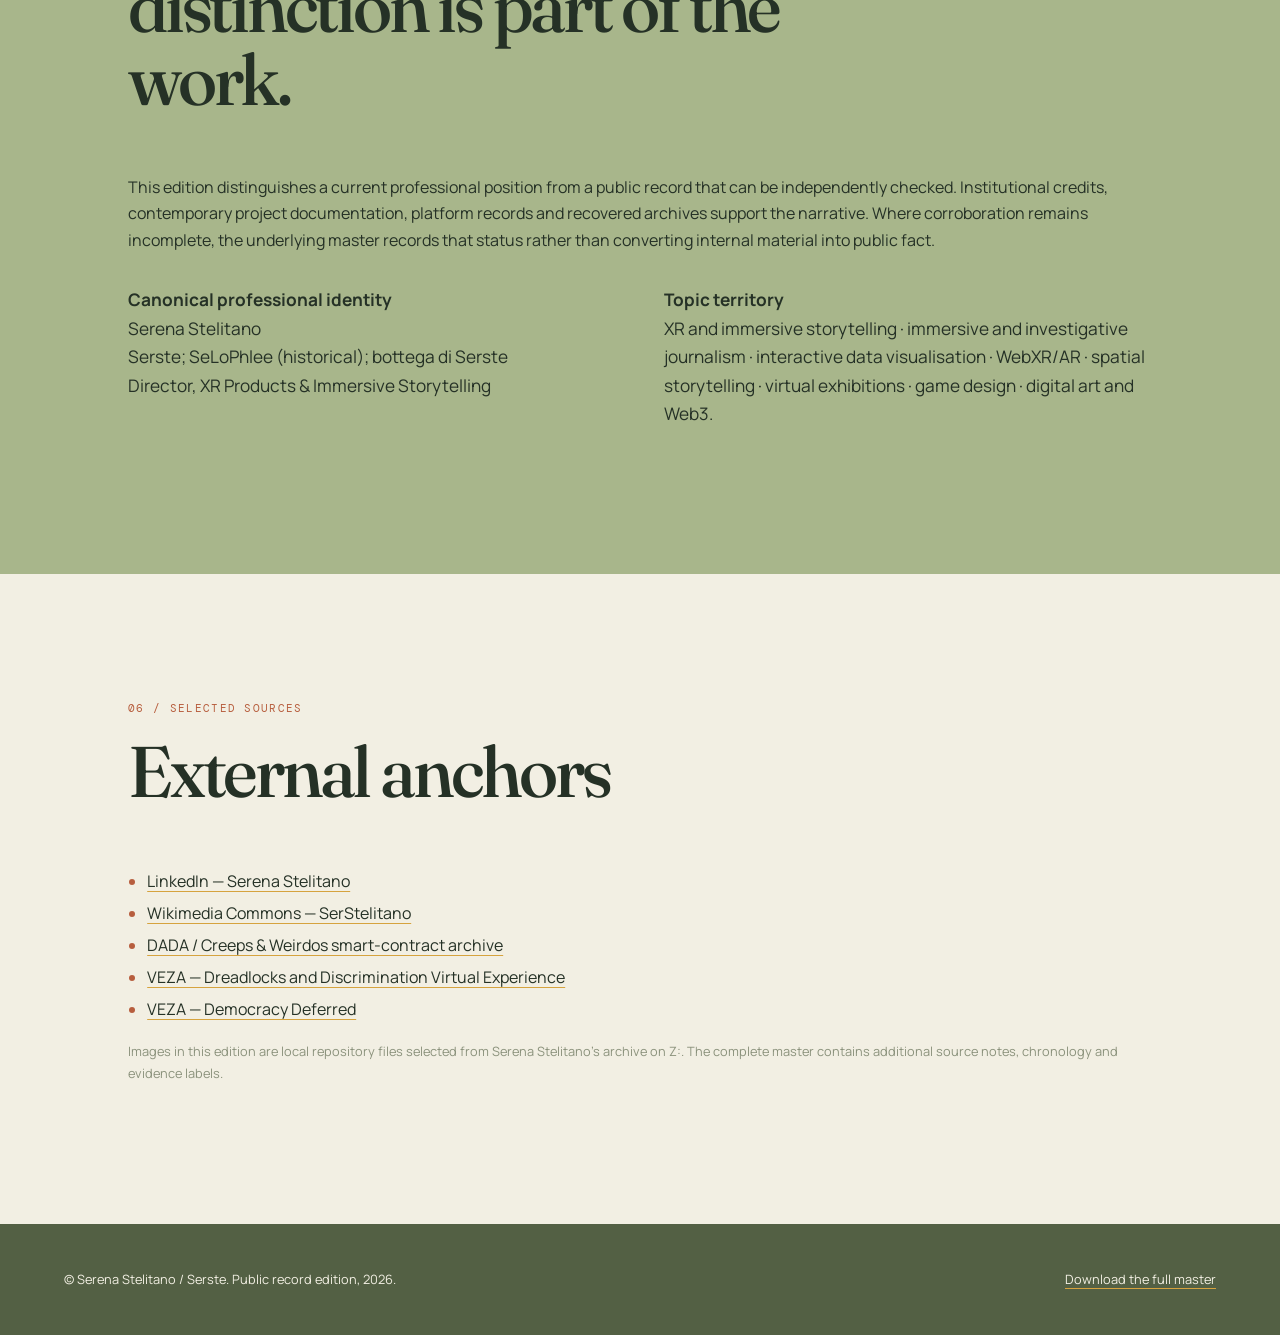
==== commit 5e6d765d: "Refine curatorial tone and local project imagery" ====
--- a/index.html
+++ b/index.html
@@ -9,7 +9,7 @@
   <meta property="og:type" content="profile">
   <meta property="og:title" content="Serena Stelitano — XR & Immersive Storytelling">
   <meta property="og:description" content="A public record of XR products, immersive journalism, digital art and game-based storytelling, 1996–2026.">
-  <meta property="og:image" content="https://serste2.github.io/Public-Record-SEO-Master-1996-2026/assets/ccij-xr-presentation.jpg">
+  <meta property="og:image" content="https://serste2.github.io/Public-Record-SEO-Master-1996-2026/assets/ccij-data-room.png">
   <meta property="og:url" content="https://serste2.github.io/Public-Record-SEO-Master-1996-2026/">
   <title>Serena Stelitano — XR & Immersive Storytelling | Immersive Journalism & Game Design</title>
   <link rel="stylesheet" href="styles.css">
@@ -23,11 +23,11 @@
 <body>
   <a class="skip" href="#record">Skip to the public record</a>
   <header class="hero">
-    <div class="hero-image"><img src="assets/ccij-xr-presentation.jpg" alt="A CCIJ presentation screen at the West Africa Journalism Innovation Conference, documenting an immersive-journalism context."></div>
+    <div class="hero-image"><img src="assets/ccij-data-room.png" alt="CCIJ virtual data-room interior with tiled corridors and red, black and blue surfaces."></div>
     <div class="hero-copy">
       <p class="eyebrow">Public record · 1996–2026</p>
       <h1>Serena<br>Stelitano</h1>
-      <p class="dek">XR product director, immersive storyteller and multidisciplinary visual practitioner working where investigative evidence meets spatial experience.</p>
+      <p class="dek">XR products, immersive storytelling, editorial systems and digital art.</p>
       <p class="aliases">Also known as <strong>Serste</strong> · historical artistic signature <strong>SeLoPhlee</strong></p>
       <p><a class="button" href="Serena_Stelitano_Public_Record_taschen_dark_v6.pdf">Read the complete SEO master (PDF)</a></p>
     </div>
@@ -40,29 +40,30 @@
   <main>
     <section id="position" class="intro">
       <p class="eyebrow">01 / Position</p>
-      <h2>From image-making to systems of participation.</h2>
-      <div class="columns"><p>Serena Stelitano is an Italian director of XR products and immersive storytelling. Her practice connects investigative journalism, interactive data visualisation, WebXR and AR, virtual worlds, digital art and game-based public experience. The through-line is neither a device nor a format: it is the transformation of difficult material into an environment people can navigate, inhabit, manipulate or play.</p><p>Her work moves from editorial illustration and collaborative digital culture into blockchain-native authorship, spatial publishing and cross-platform journalism. Since 2021 she has worked with the Center for Collaborative Investigative Journalism (CCIJ) on immersive investigations and public-facing experiences across Voxels, Spatial, AR/WebXR, Zappar and Fortnite UEFN.</p></div>
-      <aside class="note"><strong>Entity note.</strong> This record consistently pairs “Serena Stelitano” with XR, immersive storytelling, immersive journalism, CCIJ, Serste and bottega di Serste. These are the signals that distinguish this practice from unrelated professionals with the same name.</aside>
+      <h2>Image, interface, place.</h2>
+      <div class="columns"><p>Serena Stelitano is an Italian director of XR products and immersive storytelling. Her work moves between investigative journalism, interactive data visualisation, WebXR and AR, virtual worlds, digital art and game design.</p><p>Since 2021, she has worked with the Center for Collaborative Investigative Journalism (CCIJ) on immersive investigations and public experiences across Voxels, Spatial, AR/WebXR, Zappar and Fortnite UEFN.</p></div>
+      <aside class="note"><strong>Names in use.</strong> Serena Stelitano; Serste; SeLoPhlee (historical); bottega di Serste.</aside>
     </section>
 
     <section id="method" class="dark">
       <p class="eyebrow">02 / Method</p>
-      <h2>Evidence becomes spatial action.</h2>
+      <h2>Working method.</h2>
       <div class="method-grid">
-        <article><h3>Translate evidence</h3><p>Investigative findings, data, photographs and environmental measurements become rooms, objects, mechanics and decisions—not decoration around a story.</p></article>
-        <article><h3>Design across platforms</h3><p>Projects travel deliberately between reporting, mobile AR, WebXR, virtual worlds and game platforms, while each medium does the work it is best suited to do.</p></article>
-        <article><h3>Make data bodily legible</h3><p>Wearables, placeable objects, walkable rooms and playable systems let scale, position, movement and role make abstract information felt.</p></article>
-        <article><h3>Preserve provenance</h3><p>Editorial, data, visual, management and XR roles remain visible. Immersion extends the evidence; it does not overwrite it.</p></article>
+        <article><h3>Evidence</h3><p>Reporting, data, photographs and environmental measurements are treated as material for rooms, objects, mechanics and decisions.</p></article>
+        <article><h3>Platforms</h3><p>Projects move between articles, mobile AR, WebXR, virtual worlds and games. Each format is used for a distinct part of the encounter.</p></article>
+        <article><h3>Embodiment</h3><p>Wearables, placeable objects, walkable rooms and playable systems give data a scale, position and rhythm.</p></article>
+        <article><h3>Credits</h3><p>Editorial, data, visual, management and XR roles remain named throughout the work.</p></article>
       </div>
     </section>
 
     <section id="works" class="works">
       <p class="eyebrow">03 / Selected works</p>
-      <h2>A practice of collective authorship, public evidence and playable worlds.</h2>
-      <article class="work"><div><span>2016–2017 onward</span><h3>DADA / Creeps &amp; Weirdos</h3><p>In DADA’s visual-conversation ecosystem, Serste participated in a distributed model of authorship: images were made in dialogue rather than in isolation. The project is an early record of her engagement with persistent digital identity, collective creation and blockchain-native culture. DADA’s smart-contract repository identifies Serste as Serena Stelitano and records activity from 2016.</p><p><a href="https://github.com/powerdada/dada_sc">Public record: DADA smart-contract repository</a></p></div><div class="work-number">01</div></article>
+      <h2>Selected works.</h2>
+      <figure class="work-media"><img src="assets/serste-selected-works.png" alt="A collage of selected works by Serste, including CCIJ virtual-space documentation, portraiture and digital compositions."><figcaption>Selected works from the Serste archive: digital art, spatial journalism and collaborative practice.</figcaption></figure>
+      <article class="work"><div><span>2016–2017 onward</span><h3>DADA / Creeps &amp; Weirdos</h3><p>In DADA’s visual-conversation ecosystem, Serste worked through distributed authorship: images made in dialogue, preserved as a shared record. DADA’s smart-contract repository identifies Serste as Serena Stelitano and records activity from 2016.</p><p><a href="https://github.com/powerdada/dada_sc">Public record: DADA smart-contract repository</a></p></div><div class="work-number">01</div></article>
       <article class="work"><div><span>2019–2020</span><h3>TXU.TOTEM &amp; Oracle</h3><p>Collective programmable art became a bridge from authored image to responsive system. TXU.TOTEM joined shared authorship, tokenised component ownership and time-based state; Oracle developed a participatory fortune-teller through controllable layers and a public logic of response. Their monetary histories remain deliberately unresolved where the surviving public record does not substantiate them.</p></div><div class="work-number">02</div></article>
       <article class="work"><div><span>2022–2024</span><h3>Immersive investigations: Rivers of Sewage, Dreadlocks and Discrimination, Democracy Deferred</h3><p>With CCIJ, virtual space became a journalism method. <em>Dreadlocks and Discrimination</em> translates survey data into a participatory Voxels experience of 3D visualisation and wearables; VEZA credits Serena Stelitano as the CCIJ Metaverse Designer who designed and built the virtual experience. <em>Democracy Deferred</em> extends this approach into an investigative ecosystem, with public project credits listing her for Metaverse Design.</p><p><a href="https://veza.news/dreadlocks-and-discrimination-vr/">Dreadlocks and Discrimination — VEZA</a> · <a href="https://veza.news/investigative-series/democracy-deferred/">Democracy Deferred — VEZA</a></p></div><div class="work-number">03</div></article>
-      <article class="work"><div><span>2023–2026</span><h3>Shield Your Vote, Forest Is Life / Puddle Placer AR &amp; Data Vault Canyon</h3><p>These works take immersive journalism beyond the exhibit. <em>Shield Your Vote</em> uses AR/WebXR and game interaction to work through election integrity; <em>Forest Is Life / Puddle Placer AR</em> turns environmental measurements into placeable data-derived microclimates; <em>Data Vault Canyon</em> is a Fortnite UEFN journalism game where players move through a damaged newsroom world to recover and decide the fate of evidence. The common proposition is clear: participation is not an add-on to reporting but a way to rehearse its stakes.</p><figure class="work-media"><img src="https://veza.news/wp-content/uploads/2025/03/CCIJ_DemocracyDeferredSeries_ShieldYourVote.png" alt="Shield Your Vote start screen, an AR and VR educational game set in the Nigerian election context."><figcaption>Shield Your Vote start screen. Image hosted by <a href="https://veza.news/investigative-series/democracy-deferred/">VEZA / CCIJ</a>; Serena Stelitano is credited there for Metaverse Design.</figcaption></figure><p><a href="https://www.linkedin.com/posts/international-press-institute-ipi-_join-ipi-and-the-center-for-collaborative-activity-7399831994676953088-X26x">IPI / CCIJ public presentation of Data Vault Canyon</a></p></div><div class="work-number">04</div></article>
+      <article class="work"><div><span>2023–2026</span><h3>Shield Your Vote, Forest Is Life / Puddle Placer AR &amp; Data Vault Canyon</h3><p><em>Shield Your Vote</em> uses AR/WebXR and game interaction in an election-integrity setting. <em>Forest Is Life / Puddle Placer AR</em> works with environmental measurements and placeable data-derived microclimates. <em>Data Vault Canyon</em> is a Fortnite UEFN journalism game centred on a damaged newsroom, recovered fragments and a choice about evidence.</p><p><a href="https://www.linkedin.com/posts/international-press-institute-ipi-_join-ipi-and-the-center-for-collaborative-activity-7399831994676953088-X26x">IPI / CCIJ public presentation of Data Vault Canyon</a></p></div><div class="work-number">04</div></article>
     </section>
 
     <section id="chronology" class="chronology">
@@ -90,7 +91,7 @@
       <li><a href="https://github.com/powerdada/dada_sc">DADA / Creeps &amp; Weirdos smart-contract archive</a></li>
       <li><a href="https://veza.news/dreadlocks-and-discrimination-vr/">VEZA — Dreadlocks and Discrimination Virtual Experience</a></li>
       <li><a href="https://veza.news/investigative-series/democracy-deferred/">VEZA — Democracy Deferred</a></li>
-    </ul><p class="small">Images: CCIJ presentation environment, local documentation supplied by Serena Stelitano; Shield Your Vote image hosted by VEZA / CCIJ and linked above. A Drive-held Shield Your Vote project image was reviewed as a source-selection record and remains private; it is not copied into this public repository. The complete master contains additional source notes, chronology and evidence labels.</p></section>
+    </ul><p class="small">Images in this edition are local repository files selected from Serena Stelitano’s archive on Z:. The complete master contains additional source notes, chronology and evidence labels.</p></section>
   </main>
   <footer><p>© Serena Stelitano / Serste. Public record edition, 2026.</p><p><a href="Serena_Stelitano_Public_Record_taschen_dark_v6.pdf">Download the full master</a></p></footer>
 </body>
--- a/styles.css
+++ b/styles.css
@@ -1,2 +1,15 @@
-@import url('https://fonts.googleapis.com/css2?family=DM+Mono&family=Fraunces:opsz,wght@9..144,500;9..144,700&family=Inter:wght@400;500;600&display=swap');
-:root{--ink:#151519;--paper:#f2eee7;--orange:#ff5b2e;--lime:#d2f06a;--muted:#68645d}*{box-sizing:border-box}html{scroll-behavior:smooth}body{margin:0;background:var(--paper);color:var(--ink);font:16px/1.6 Inter,Arial,sans-serif}a{color:inherit;text-decoration-color:var(--orange);text-decoration-thickness:2px;text-underline-offset:3px}a:hover{color:var(--orange)}.skip{position:absolute;left:-999px}.skip:focus{left:1rem;top:1rem;z-index:5;background:var(--paper);padding:.6rem}.hero{min-height:88vh;display:grid;grid-template-columns:1.1fr .9fr;background:var(--ink);color:var(--paper)}.hero-image{min-height:55vh}.hero-image img{display:block;width:100%;height:100%;object-fit:cover;filter:contrast(1.08) saturate(.85)}.hero-copy{display:flex;flex-direction:column;justify-content:center;padding:9vw 7vw}.eyebrow{font:12px/1.2 "DM Mono",monospace;letter-spacing:.08em;text-transform:uppercase;color:var(--orange)}h1,h2,h3{font-family:Fraunces,Georgia,serif;line-height:1.03;margin:0 0 .7em}h1{font-size:clamp(4rem,9vw,9rem);letter-spacing:-.07em}h2{font-size:clamp(2.6rem,5vw,5rem);letter-spacing:-.055em;max-width:15ch}h3{font-size:1.8rem;letter-spacing:-.03em}.dek{font:clamp(1.1rem,1.8vw,1.5rem)/1.45 Inter,sans-serif;max-width:34rem}.aliases,.small{font-size:.82rem;color:var(--muted)}.hero .aliases{color:#b9b2aa}.button{display:inline-block;background:var(--orange);color:#161616!important;padding:.75rem 1rem;font-weight:600;text-decoration:none;margin-top:1rem}nav{position:sticky;top:0;z-index:2;padding:.8rem 4vw;background:rgba(242,238,231,.94);backdrop-filter:blur(10px);border-bottom:1px solid #d7d0c6}nav ol{display:flex;flex-wrap:wrap;gap:1.1rem;margin:0;padding:0;list-style:none;font:12px "DM Mono",monospace;text-transform:uppercase}main>section{padding:clamp(4rem,9vw,9rem) 9vw}.intro{max-width:110rem}.columns{display:grid;grid-template-columns:repeat(2,minmax(0,1fr));gap:3rem;max-width:70rem;font-size:1.12rem}.note{border-left:4px solid var(--orange);padding:1rem 1.2rem;margin-top:3rem;max-width:52rem;background:#e7e0d6}.dark{background:var(--ink);color:var(--paper)}.dark .eyebrow{color:var(--lime)}.method-grid{display:grid;grid-template-columns:repeat(2,minmax(0,1fr));gap:1px;background:#3e3e43;margin-top:3rem;max-width:70rem}.method-grid article{background:var(--ink);padding:2rem}.method-grid h3{font-size:1.55rem;color:var(--lime)}.works{background:#ff5b2e}.works .eyebrow{color:var(--ink)}.work{display:grid;grid-template-columns:minmax(0,1fr) auto;gap:3rem;border-top:1px solid rgba(21,21,25,.45);padding:3.5rem 0}.work span{font:12px "DM Mono",monospace}.work p{max-width:52rem}.work-number{font:clamp(3rem,8vw,8rem)/.7 Fraunces,serif;opacity:.5}.chronology{background:#ddd7ce}.chronology ol{list-style:none;padding:0;max-width:72rem}.chronology li{display:grid;grid-template-columns:10rem 1fr;gap:2rem;border-top:1px solid #aaa39a;padding:1.7rem 0}.chronology time{font:12px "DM Mono",monospace;color:var(--orange)}.chronology h3{font-size:1.6rem}.record{background:var(--lime)}.sources{background:#e8e5de}.sources ul{padding-left:1.2rem;line-height:2}.sources li::marker{color:var(--orange)}footer{display:flex;justify-content:space-between;gap:2rem;padding:2rem 4vw;background:var(--ink);color:var(--paper);font-size:.8rem}@media(max-width:720px){.hero{grid-template-columns:1fr}.hero-copy{padding:4rem 7vw}.columns,.method-grid{grid-template-columns:1fr}.chronology li{grid-template-columns:1fr;gap:.2rem}.work{gap:1rem}main>section{padding:4.5rem 7vw}footer{display:block}}
+@import url('https://fonts.googleapis.com/css2?family=DM+Mono&family=Fraunces:opsz,wght@9..144,500;9..144,650&family=Manrope:wght@400;500;600&display=swap');
+
+:root { --ink:#253126; --paper:#f2efe3; --moss:#536044; --sage:#a8b68b; --sun:#d6a33e; --clay:#b75e3e; --line:#d4cdbc; --mist:#e4e6d4; }
+* { box-sizing:border-box; } html { scroll-behavior:smooth; }
+body { margin:0; color:var(--ink); background:var(--paper); font:16px/1.65 Manrope,Arial,sans-serif; }
+a { color:inherit; text-decoration-color:var(--sun); text-decoration-thickness:1px; text-underline-offset:4px; } a:hover { color:var(--clay); }
+.skip { position:absolute; left:-999px; }.skip:focus { top:1rem; left:1rem; z-index:5; padding:.6rem; background:var(--paper); }
+.hero { min-height:88vh; display:grid; grid-template-columns:1.05fr .95fr; background:var(--moss); color:var(--paper); }.hero-image { min-height:53vh; padding:clamp(1rem,3vw,3rem); background:var(--sun); }.hero-image img { display:block; width:100%; height:100%; object-fit:cover; filter:saturate(.72) sepia(.08) contrast(.94); mix-blend-mode:multiply; }.hero-copy { align-self:center; padding:10vw 8vw; }.eyebrow { margin:0 0 1.2rem; font:11px/1.25 "DM Mono",monospace; letter-spacing:.12em; text-transform:uppercase; color:var(--clay); }
+h1,h2,h3 { margin:0 0 .8em; font-family:Fraunces,Georgia,serif; font-weight:500; line-height:1.02; letter-spacing:-.045em; }h1 { font-size:clamp(4rem,9vw,9rem); }h2 { max-width:15ch; font-size:clamp(2.5rem,5.6vw,5.5rem); }h3 { font-size:1.7rem; }.dek { max-width:31rem; font-size:clamp(1.08rem,1.8vw,1.38rem); }.aliases,.small { font-size:.8rem; color:#8b927c; }.hero .aliases { color:#d9dac4; }.button { display:inline-block; margin-top:1.2rem; padding:.7rem 1rem; background:var(--sun); color:var(--ink)!important; font-size:.88rem; font-weight:600; text-decoration:none; }
+nav { position:sticky; top:0; z-index:4; padding:.85rem 5vw; border-bottom:1px solid var(--line); background:rgba(242,239,227,.94); backdrop-filter:blur(12px); }nav ol { display:flex; flex-wrap:wrap; gap:1.1rem; margin:0; padding:0; list-style:none; font:11px "DM Mono",monospace; letter-spacing:.06em; text-transform:uppercase; }
+main>section { padding:clamp(4.5rem,10vw,10rem) 10vw; }.intro { background:var(--paper); }.columns { display:grid; grid-template-columns:repeat(2,minmax(0,1fr)); gap:3rem; max-width:70rem; font-size:1.08rem; }.note { max-width:50rem; margin-top:3.5rem; padding:1rem 1.3rem; border-left:2px solid var(--sun); background:#e9e2d2; font-size:.9rem; }
+.dark { background:var(--ink); color:var(--paper); }.dark .eyebrow { color:var(--sun); }.method-grid { display:grid; grid-template-columns:repeat(2,minmax(0,1fr)); gap:0; max-width:70rem; margin-top:3rem; border:1px solid #657359; }.method-grid article { padding:2rem; border:1px solid #657359; }.method-grid h3 { color:var(--sage); font-size:1.45rem; }
+.works { background:var(--mist); }.works .eyebrow { color:var(--clay); }.work { display:grid; grid-template-columns:minmax(0,1fr) auto; gap:3rem; padding:3.6rem 0; border-top:1px solid var(--line); }.work span { font:11px "DM Mono",monospace; letter-spacing:.06em; color:var(--clay); }.work p { max-width:50rem; }.work-number { color:var(--sage); font:clamp(3.5rem,9vw,9rem)/.7 Fraunces,serif; }.work-media { max-width:680px; margin:2rem 0; }.work-media img { display:block; width:100%; max-height:580px; object-fit:cover; border:10px solid #ebe5d5; box-shadow:7px 7px 0 var(--sun); }.work-media figcaption { margin-top:.9rem; font-size:.78rem; color:var(--moss); }
+.chronology { background:#e4ddd0; }.chronology ol { max-width:72rem; padding:0; list-style:none; }.chronology li { display:grid; grid-template-columns:10rem 1fr; gap:2rem; padding:1.6rem 0; border-top:1px solid #c7bdad; }.chronology time { color:var(--clay); font:11px "DM Mono",monospace; }.chronology h3 { font-size:1.55rem; }.record { background:var(--sage); }.sources { background:var(--paper); }.sources ul { padding-left:1.2rem; line-height:2; }.sources li::marker { color:var(--clay); }footer { display:flex; justify-content:space-between; gap:2rem; padding:2rem 5vw; background:var(--moss); color:var(--paper); font-size:.8rem; }
+@media (max-width:720px) { .hero { grid-template-columns:1fr; }.hero-copy { padding:4rem 8vw 5rem; }.columns,.method-grid { grid-template-columns:1fr; }.chronology li { grid-template-columns:1fr; gap:.25rem; }.work { gap:1rem; }.work-number { display:none; } main>section { padding:4.5rem 8vw; } footer { display:block; } }
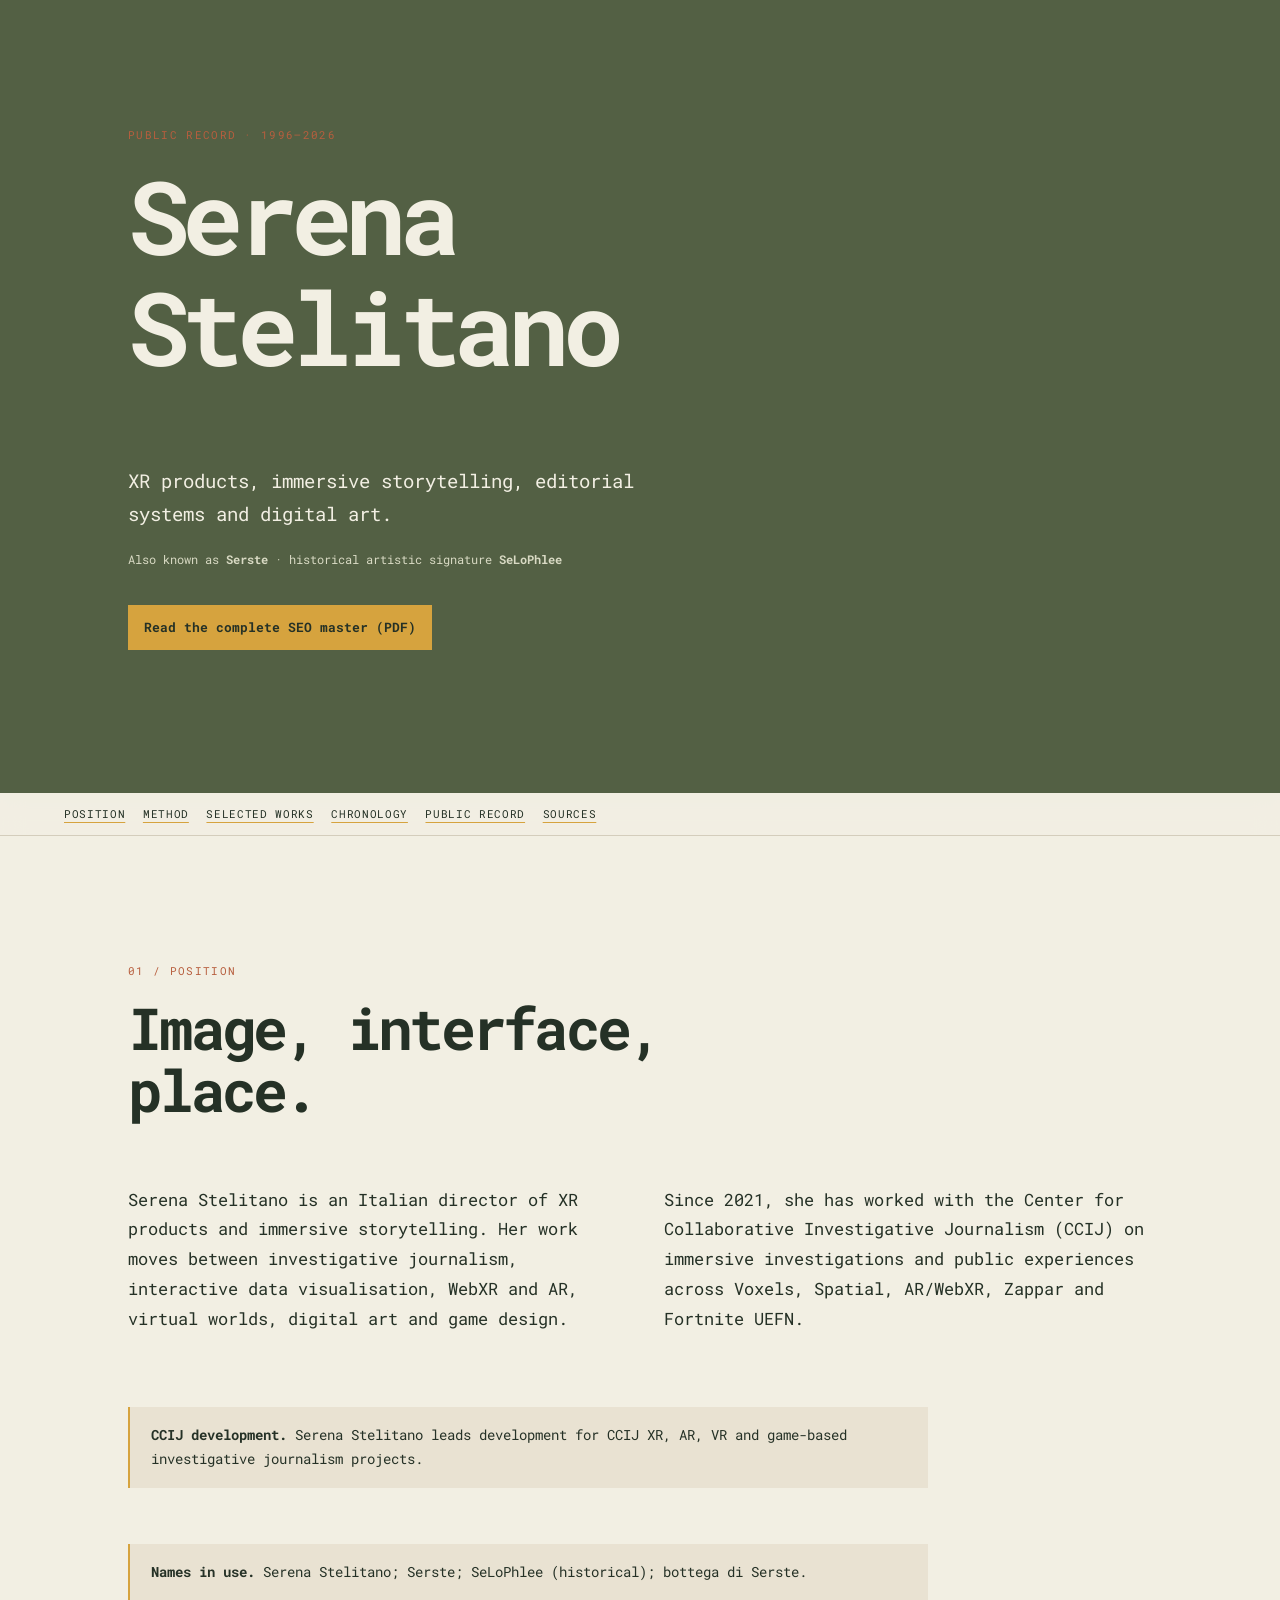
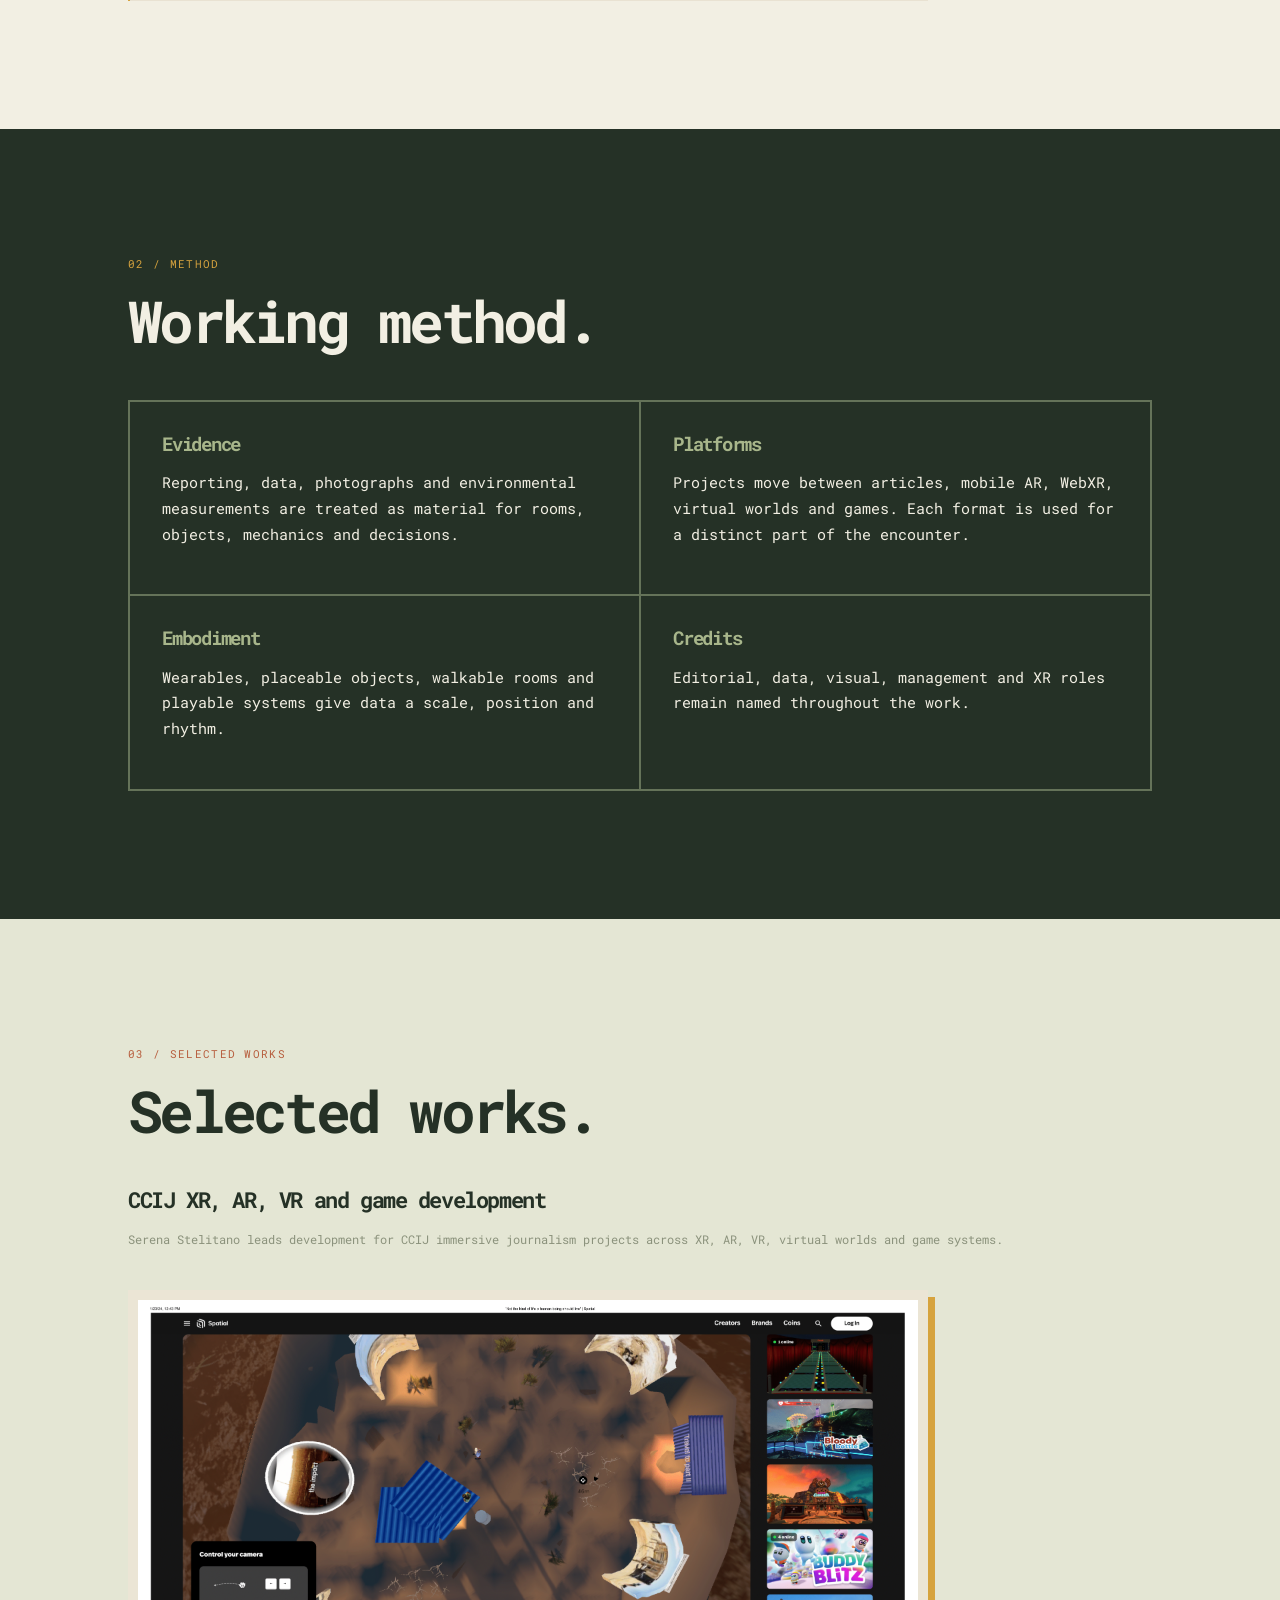
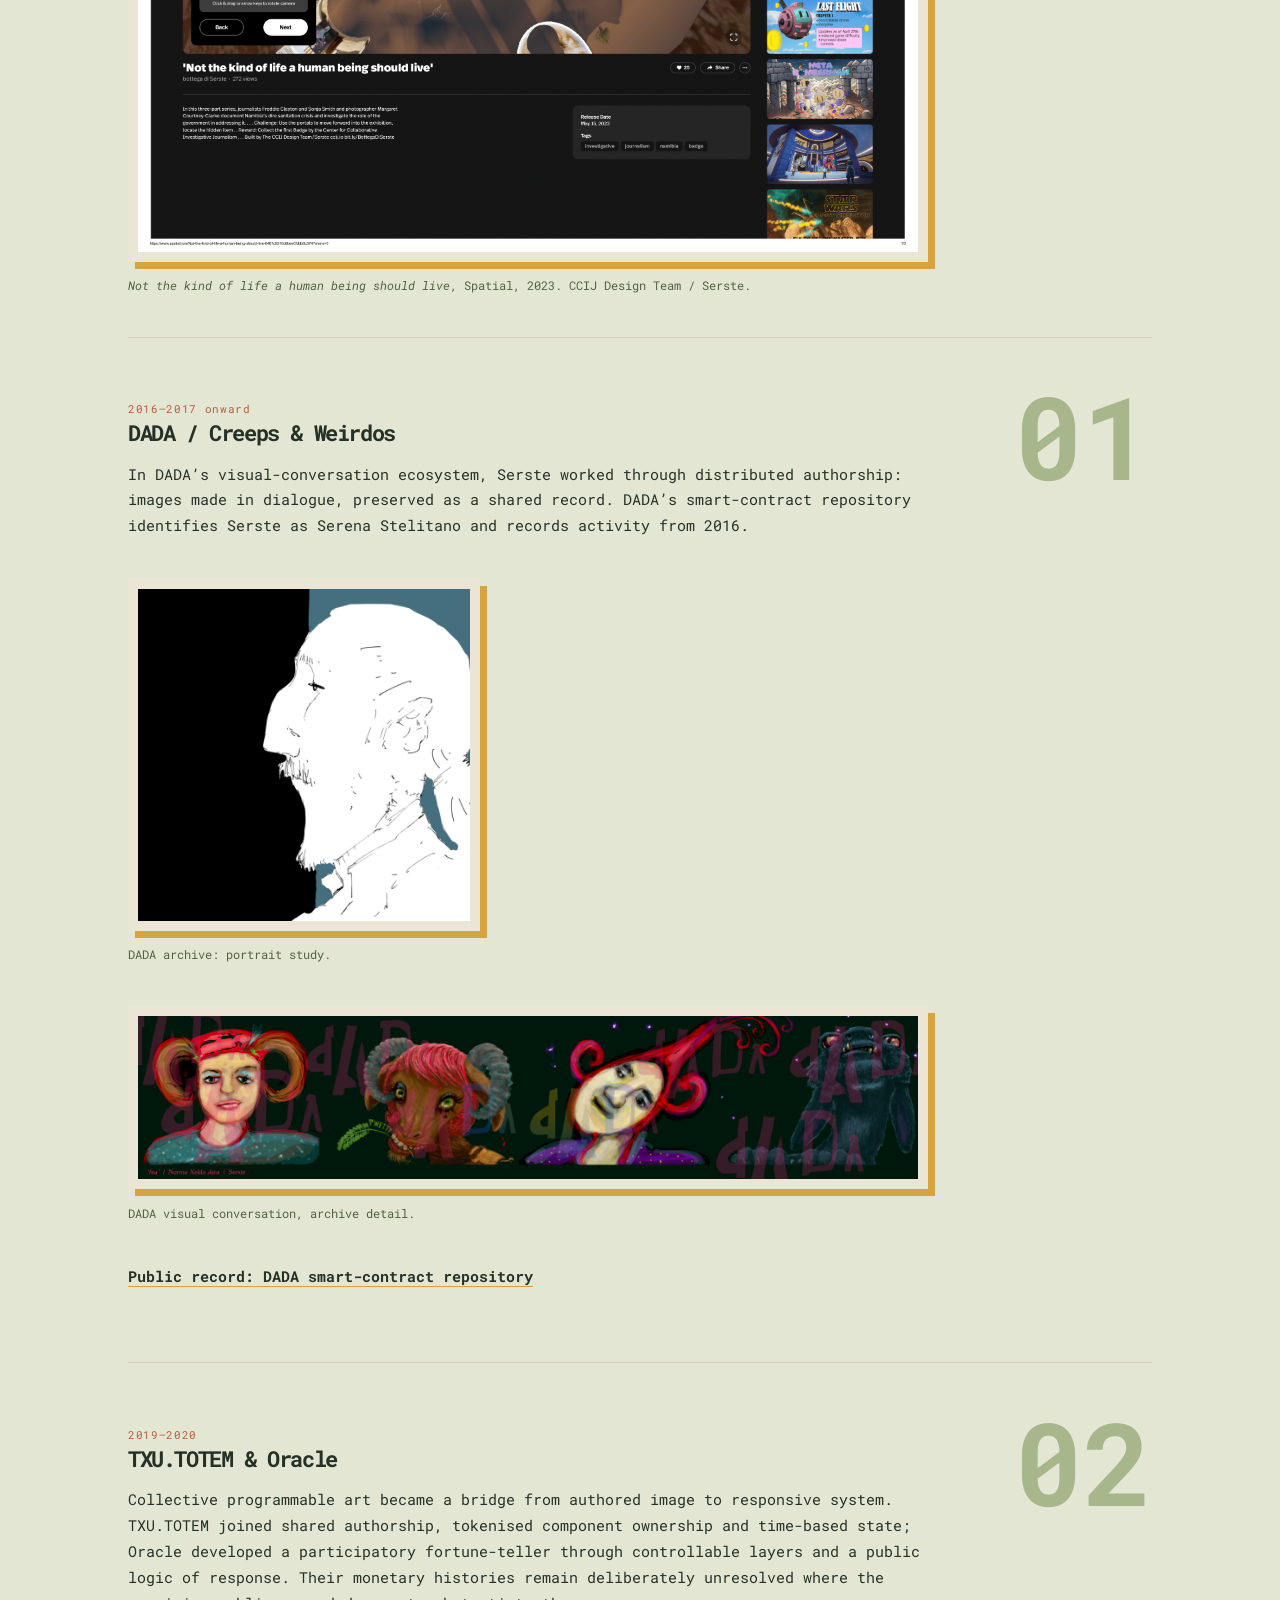
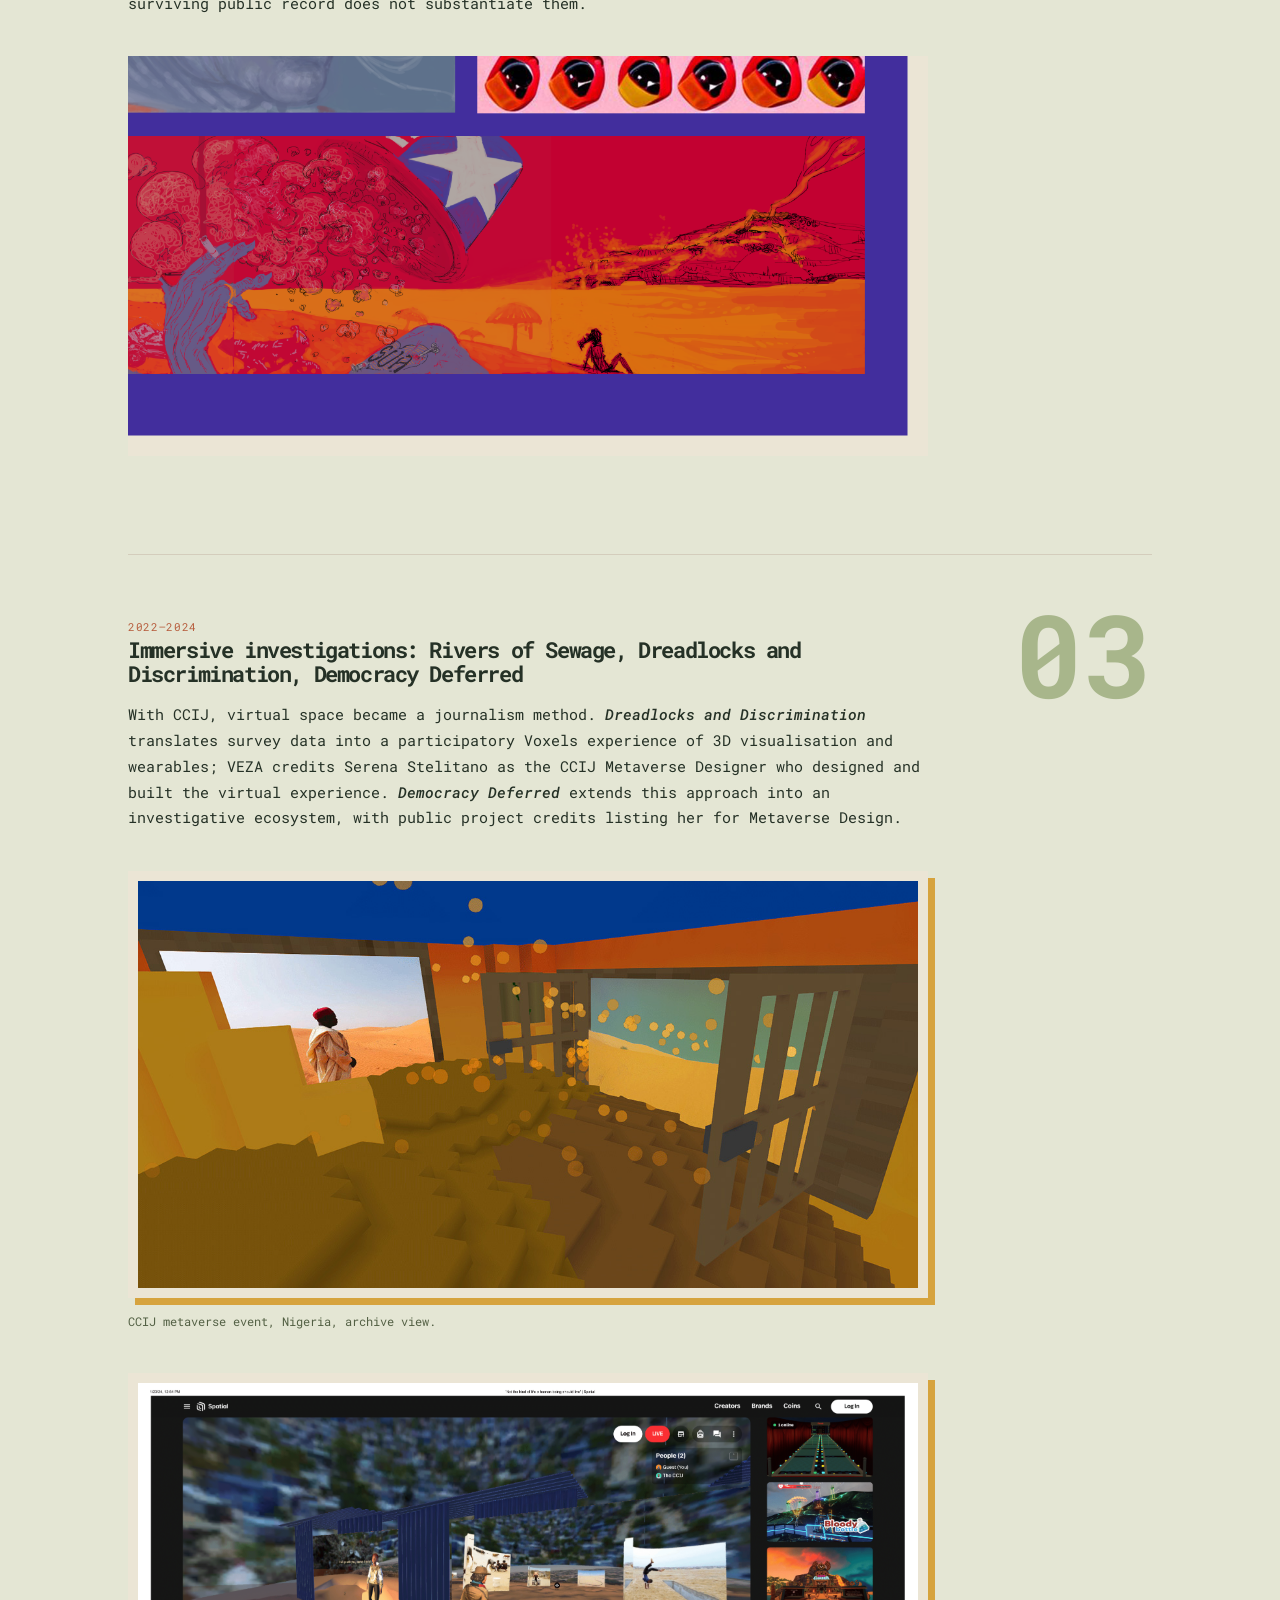
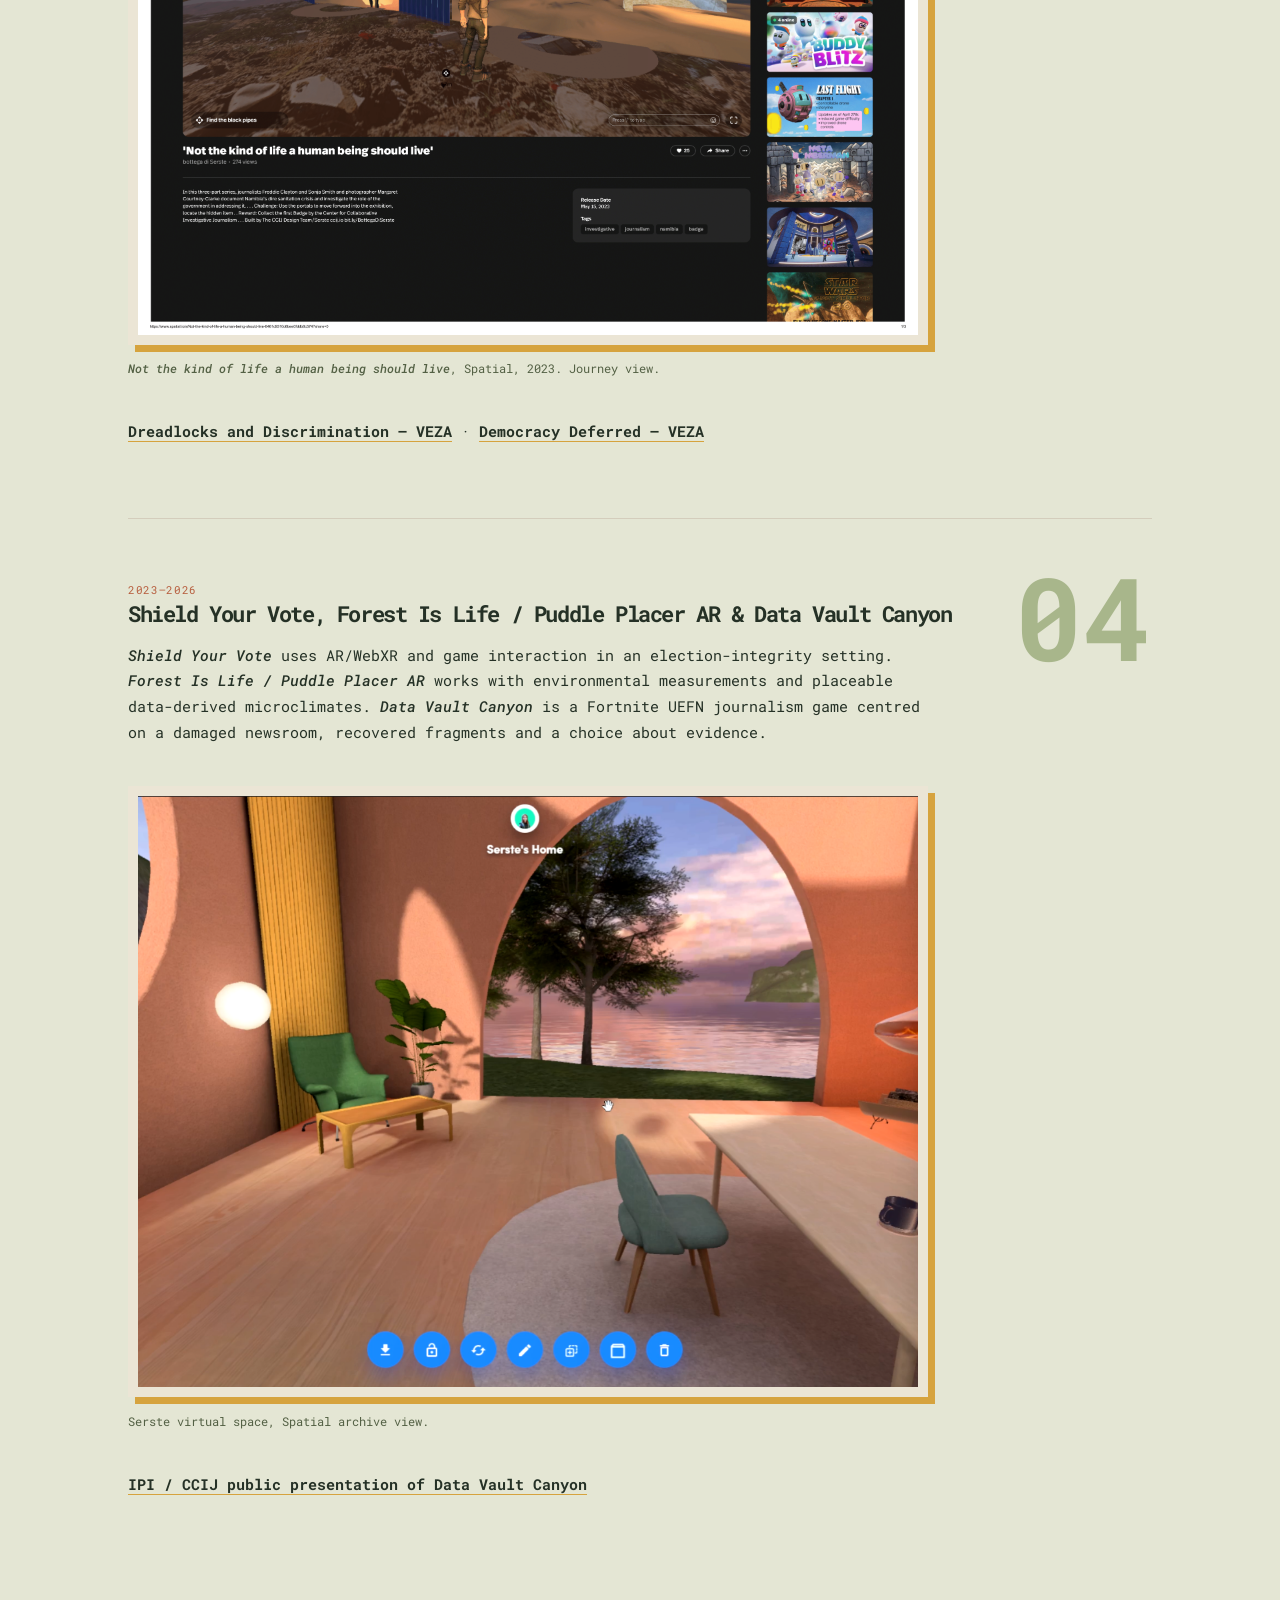
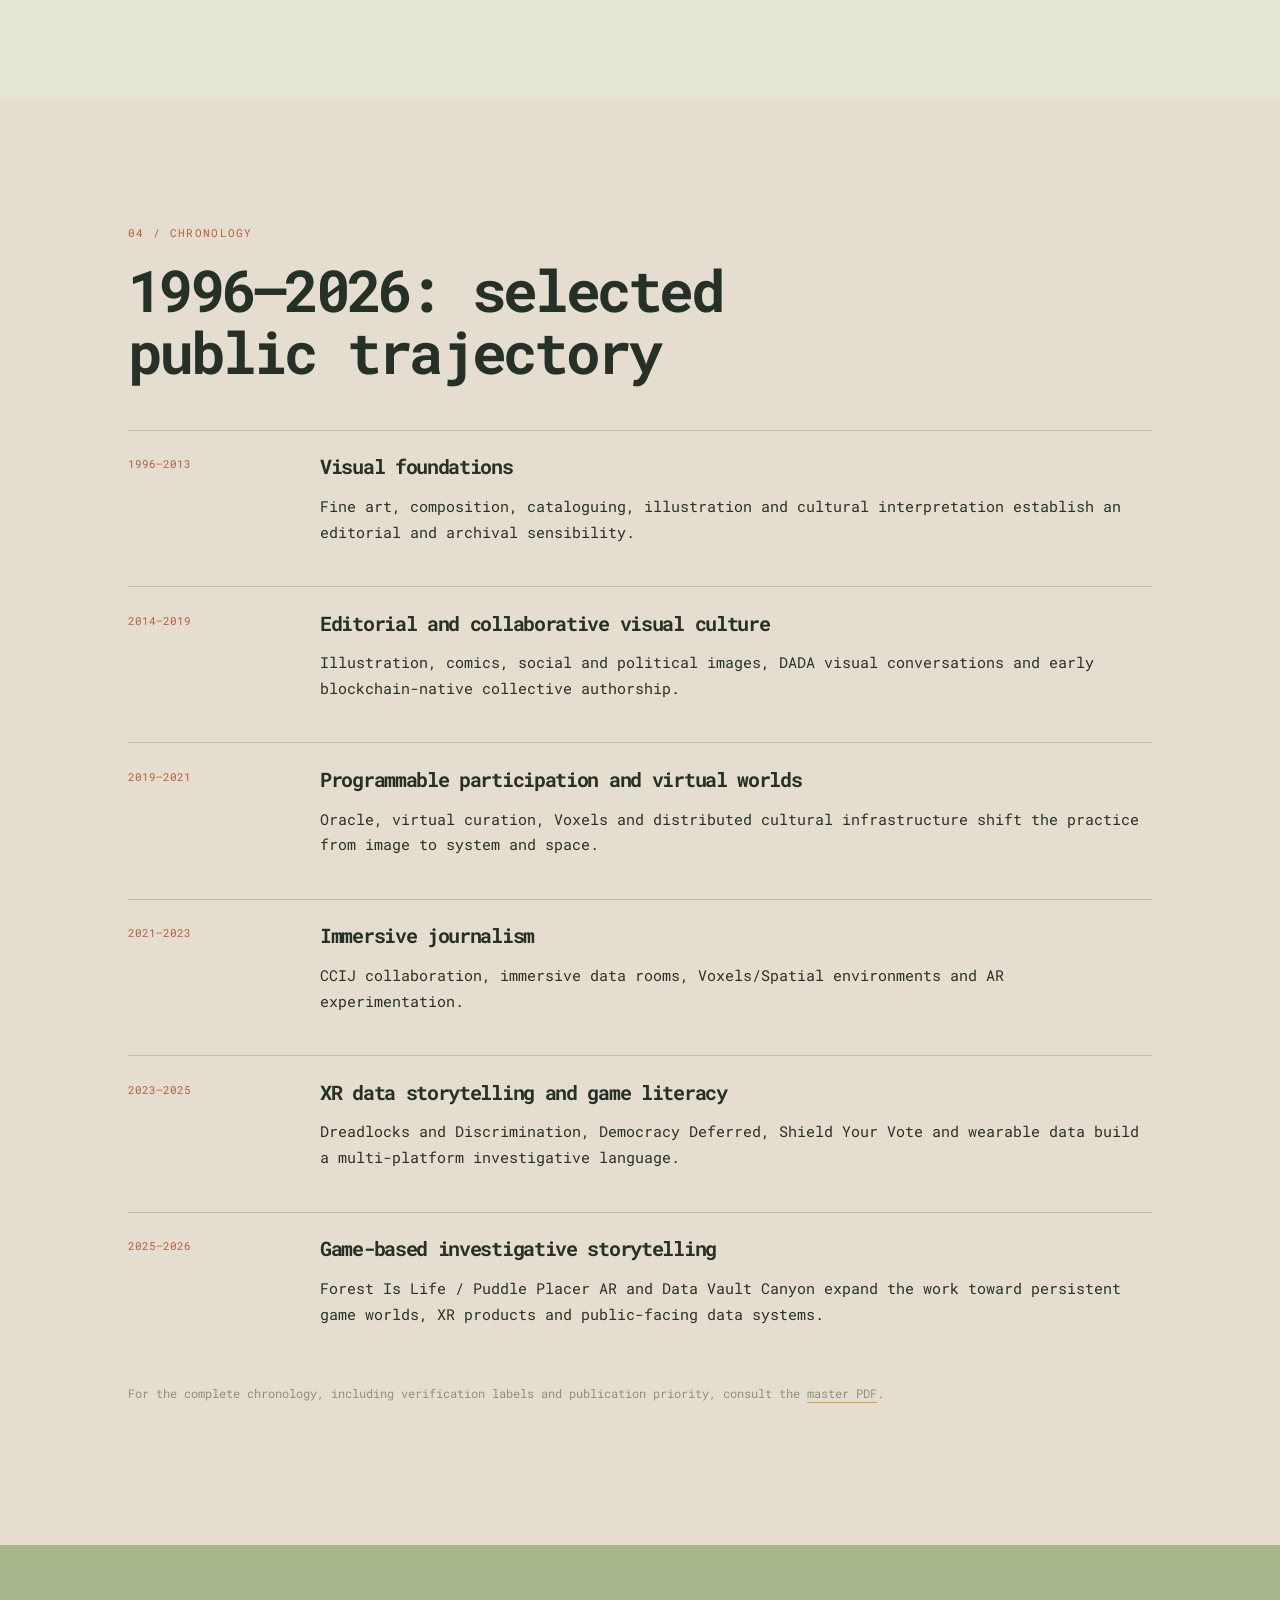
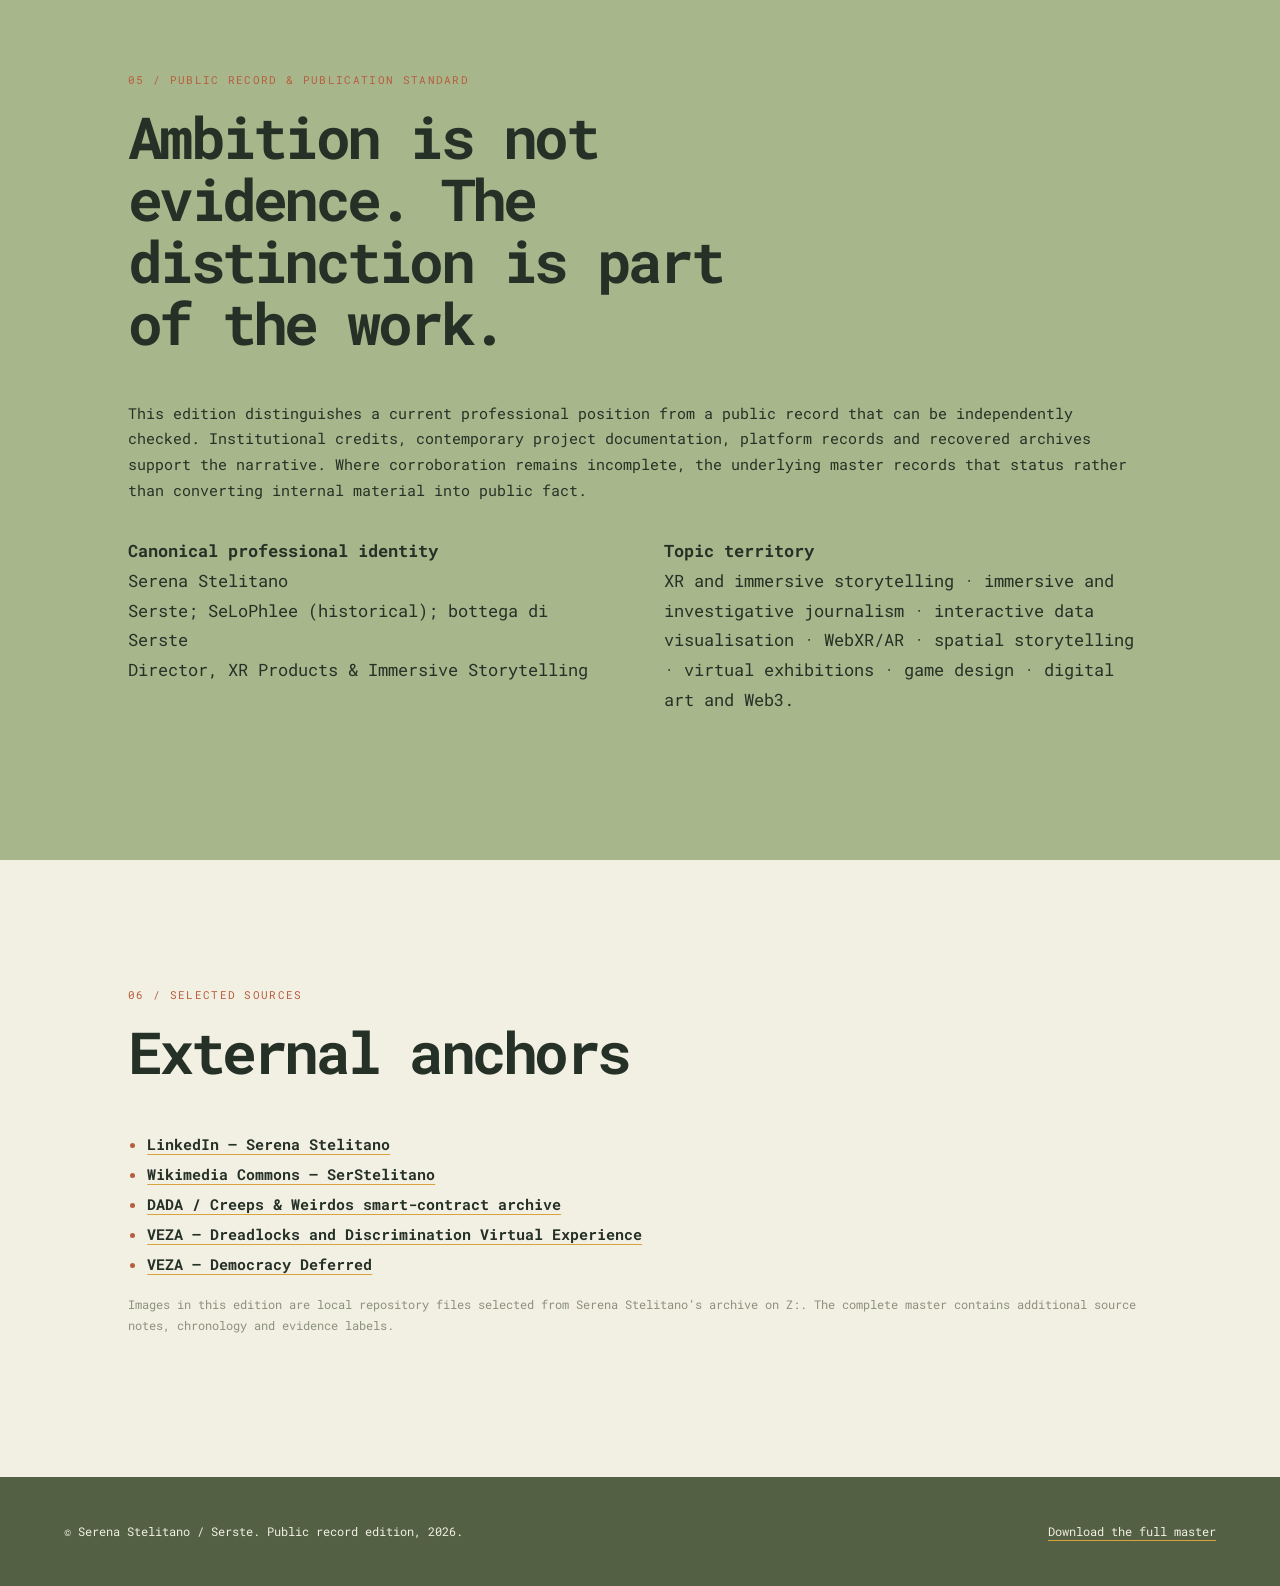
==== commit 378a7098: "Publish visual public record and CCIJ SEO" ====
--- a/index.html
+++ b/index.html
@@ -3,13 +3,14 @@
 <head>
   <meta charset="utf-8">
   <meta name="viewport" content="width=device-width, initial-scale=1">
-  <meta name="description" content="Serena Stelitano (Serste) is an Italian XR product director and immersive storyteller working across investigative journalism, WebXR/AR, interactive data visualisation, virtual worlds and game-based public experiences.">
+  <meta name="description" content="Serena Stelitano (Serste) leads development for CCIJ XR, AR, VR and game-based investigative journalism projects, working across WebXR, virtual worlds, interactive data visualisation and public experiences.">
+  <meta name="keywords" content="CCIJ XR, CCIJ AR, CCIJ VR, CCIJ game, CCIJ videogame, immersive journalism game, investigative journalism XR, Serena Stelitano, Serste, WebXR, Fortnite UEFN">
   <meta name="robots" content="index,follow,max-image-preview:large">
   <link rel="canonical" href="https://serste2.github.io/Public-Record-SEO-Master-1996-2026/">
   <meta property="og:type" content="profile">
   <meta property="og:title" content="Serena Stelitano — XR & Immersive Storytelling">
   <meta property="og:description" content="A public record of XR products, immersive journalism, digital art and game-based storytelling, 1996–2026.">
-  <meta property="og:image" content="https://serste2.github.io/Public-Record-SEO-Master-1996-2026/assets/ccij-data-room.png">
+  <meta property="og:image" content="https://serste2.github.io/Public-Record-SEO-Master-1996-2026/assets/namibia-spatial-investigative-room.png">
   <meta property="og:url" content="https://serste2.github.io/Public-Record-SEO-Master-1996-2026/">
   <title>Serena Stelitano — XR & Immersive Storytelling | Immersive Journalism & Game Design</title>
   <link rel="stylesheet" href="styles.css">
@@ -23,7 +24,6 @@
 <body>
   <a class="skip" href="#record">Skip to the public record</a>
   <header class="hero">
-    <div class="hero-image"><img src="assets/ccij-data-room.png" alt="CCIJ virtual data-room interior with tiled corridors and red, black and blue surfaces."></div>
     <div class="hero-copy">
       <p class="eyebrow">Public record · 1996–2026</p>
       <h1>Serena<br>Stelitano</h1>
@@ -42,6 +42,7 @@
       <p class="eyebrow">01 / Position</p>
       <h2>Image, interface, place.</h2>
       <div class="columns"><p>Serena Stelitano is an Italian director of XR products and immersive storytelling. Her work moves between investigative journalism, interactive data visualisation, WebXR and AR, virtual worlds, digital art and game design.</p><p>Since 2021, she has worked with the Center for Collaborative Investigative Journalism (CCIJ) on immersive investigations and public experiences across Voxels, Spatial, AR/WebXR, Zappar and Fortnite UEFN.</p></div>
+      <aside class="note"><strong>CCIJ development.</strong> Serena Stelitano leads development for CCIJ XR, AR, VR and game-based investigative journalism projects.</aside>
       <aside class="note"><strong>Names in use.</strong> Serena Stelitano; Serste; SeLoPhlee (historical); bottega di Serste.</aside>
     </section>
 
@@ -59,11 +60,13 @@
     <section id="works" class="works">
       <p class="eyebrow">03 / Selected works</p>
       <h2>Selected works.</h2>
-      <figure class="work-media"><img src="assets/serste-selected-works.png" alt="A collage of selected works by Serste, including CCIJ virtual-space documentation, portraiture and digital compositions."><figcaption>Selected works from the Serste archive: digital art, spatial journalism and collaborative practice.</figcaption></figure>
-      <article class="work"><div><span>2016–2017 onward</span><h3>DADA / Creeps &amp; Weirdos</h3><p>In DADA’s visual-conversation ecosystem, Serste worked through distributed authorship: images made in dialogue, preserved as a shared record. DADA’s smart-contract repository identifies Serste as Serena Stelitano and records activity from 2016.</p><p><a href="https://github.com/powerdada/dada_sc">Public record: DADA smart-contract repository</a></p></div><div class="work-number">01</div></article>
-      <article class="work"><div><span>2019–2020</span><h3>TXU.TOTEM &amp; Oracle</h3><p>Collective programmable art became a bridge from authored image to responsive system. TXU.TOTEM joined shared authorship, tokenised component ownership and time-based state; Oracle developed a participatory fortune-teller through controllable layers and a public logic of response. Their monetary histories remain deliberately unresolved where the surviving public record does not substantiate them.</p></div><div class="work-number">02</div></article>
-      <article class="work"><div><span>2022–2024</span><h3>Immersive investigations: Rivers of Sewage, Dreadlocks and Discrimination, Democracy Deferred</h3><p>With CCIJ, virtual space became a journalism method. <em>Dreadlocks and Discrimination</em> translates survey data into a participatory Voxels experience of 3D visualisation and wearables; VEZA credits Serena Stelitano as the CCIJ Metaverse Designer who designed and built the virtual experience. <em>Democracy Deferred</em> extends this approach into an investigative ecosystem, with public project credits listing her for Metaverse Design.</p><p><a href="https://veza.news/dreadlocks-and-discrimination-vr/">Dreadlocks and Discrimination — VEZA</a> · <a href="https://veza.news/investigative-series/democracy-deferred/">Democracy Deferred — VEZA</a></p></div><div class="work-number">03</div></article>
-      <article class="work"><div><span>2023–2026</span><h3>Shield Your Vote, Forest Is Life / Puddle Placer AR &amp; Data Vault Canyon</h3><p><em>Shield Your Vote</em> uses AR/WebXR and game interaction in an election-integrity setting. <em>Forest Is Life / Puddle Placer AR</em> works with environmental measurements and placeable data-derived microclimates. <em>Data Vault Canyon</em> is a Fortnite UEFN journalism game centred on a damaged newsroom, recovered fragments and a choice about evidence.</p><p><a href="https://www.linkedin.com/posts/international-press-institute-ipi-_join-ipi-and-the-center-for-collaborative-activity-7399831994676953088-X26x">IPI / CCIJ public presentation of Data Vault Canyon</a></p></div><div class="work-number">04</div></article>
+      <h3>CCIJ XR, AR, VR and game development</h3>
+      <p class="small">Serena Stelitano leads development for CCIJ immersive journalism projects across XR, AR, VR, virtual worlds and game systems.</p>
+      <figure class="work-media"><img src="assets/namibia-spatial-investigative-room.png" alt="Spatial view of Not the kind of life a human being should live, a CCIJ and bottega di Serste investigative-journalism environment about Namibia’s sanitation crisis."><figcaption><em>Not the kind of life a human being should live</em>, Spatial, 2023. CCIJ Design Team / Serste.</figcaption></figure>
+      <article class="work"><div><span>2016–2017 onward</span><h3>DADA / Creeps &amp; Weirdos</h3><p>In DADA’s visual-conversation ecosystem, Serste worked through distributed authorship: images made in dialogue, preserved as a shared record. DADA’s smart-contract repository identifies Serste as Serena Stelitano and records activity from 2016.</p><figure class="work-media work-media--portrait"><img src="assets/dada-creepy-portrait.png" alt="Drawn portrait from the Serste DADA archive."><figcaption>DADA archive: portrait study.</figcaption></figure><figure class="work-media"><img src="assets/dada-visual-conversation.png" alt="Collaborative illustrated conversation from the Serste DADA archive."><figcaption>DADA visual conversation, archive detail.</figcaption></figure><p><a href="https://github.com/powerdada/dada_sc">Public record: DADA smart-contract repository</a></p></div><div class="work-number">01</div></article>
+      <article class="work"><div><span>2019–2020</span><h3>TXU.TOTEM &amp; Oracle</h3><p>Collective programmable art became a bridge from authored image to responsive system. TXU.TOTEM joined shared authorship, tokenised component ownership and time-based state; Oracle developed a participatory fortune-teller through controllable layers and a public logic of response. Their monetary histories remain deliberately unresolved where the surviving public record does not substantiate them.</p><figure class="work-media work-media--crop"><img src="assets/serste-selected-works.png" alt="Red and orange landscape artwork from the Serste archive."><figcaption>Serste archive, selected work detail.</figcaption></figure></div><div class="work-number">02</div></article>
+      <article class="work"><div><span>2022–2024</span><h3>Immersive investigations: Rivers of Sewage, Dreadlocks and Discrimination, Democracy Deferred</h3><p>With CCIJ, virtual space became a journalism method. <em>Dreadlocks and Discrimination</em> translates survey data into a participatory Voxels experience of 3D visualisation and wearables; VEZA credits Serena Stelitano as the CCIJ Metaverse Designer who designed and built the virtual experience. <em>Democracy Deferred</em> extends this approach into an investigative ecosystem, with public project credits listing her for Metaverse Design.</p><figure class="work-media"><img src="assets/ccij-metaverse-nigeria-event.jpg" alt="CCIJ virtual environment for a Nigeria-focused immersive journalism event."><figcaption>CCIJ metaverse event, Nigeria, archive view.</figcaption></figure><figure class="work-media"><img src="assets/namibia-spatial-journey.png" alt="Walkable Spatial environment for the Namibia investigation."><figcaption><em>Not the kind of life a human being should live</em>, Spatial, 2023. Journey view.</figcaption></figure><p><a href="https://veza.news/dreadlocks-and-discrimination-vr/">Dreadlocks and Discrimination — VEZA</a> · <a href="https://veza.news/investigative-series/democracy-deferred/">Democracy Deferred — VEZA</a></p></div><div class="work-number">03</div></article>
+      <article class="work"><div><span>2023–2026</span><h3>Shield Your Vote, Forest Is Life / Puddle Placer AR &amp; Data Vault Canyon</h3><p><em>Shield Your Vote</em> uses AR/WebXR and game interaction in an election-integrity setting. <em>Forest Is Life / Puddle Placer AR</em> works with environmental measurements and placeable data-derived microclimates. <em>Data Vault Canyon</em> is a Fortnite UEFN journalism game centred on a damaged newsroom, recovered fragments and a choice about evidence.</p><figure class="work-media"><img src="assets/serste-spatial-home.png" alt="Serste virtual space in Spatial with a green chair and coastal view."><figcaption>Serste virtual space, Spatial archive view.</figcaption></figure><p><a href="https://www.linkedin.com/posts/international-press-institute-ipi-_join-ipi-and-the-center-for-collaborative-activity-7399831994676953088-X26x">IPI / CCIJ public presentation of Data Vault Canyon</a></p></div><div class="work-number">04</div></article>
     </section>
 
     <section id="chronology" class="chronology">
--- a/styles.css
+++ b/styles.css
@@ -1,15 +1,16 @@
-@import url('https://fonts.googleapis.com/css2?family=DM+Mono&family=Fraunces:opsz,wght@9..144,500;9..144,650&family=Manrope:wght@400;500;600&display=swap');
+@import url('https://fonts.googleapis.com/css2?family=Roboto+Mono:ital,wght@0,400;0,500;0,700;1,400;1,500&display=swap');
 
 :root { --ink:#253126; --paper:#f2efe3; --moss:#536044; --sage:#a8b68b; --sun:#d6a33e; --clay:#b75e3e; --line:#d4cdbc; --mist:#e4e6d4; }
 * { box-sizing:border-box; } html { scroll-behavior:smooth; }
-body { margin:0; color:var(--ink); background:var(--paper); font:16px/1.65 Manrope,Arial,sans-serif; }
+body { margin:0; color:var(--ink); background:var(--paper); font:15px/1.72 "Roboto Mono",monospace; }
 a { color:inherit; text-decoration-color:var(--sun); text-decoration-thickness:1px; text-underline-offset:4px; } a:hover { color:var(--clay); }
 .skip { position:absolute; left:-999px; }.skip:focus { top:1rem; left:1rem; z-index:5; padding:.6rem; background:var(--paper); }
-.hero { min-height:88vh; display:grid; grid-template-columns:1.05fr .95fr; background:var(--moss); color:var(--paper); }.hero-image { min-height:53vh; padding:clamp(1rem,3vw,3rem); background:var(--sun); }.hero-image img { display:block; width:100%; height:100%; object-fit:cover; filter:saturate(.72) sepia(.08) contrast(.94); mix-blend-mode:multiply; }.hero-copy { align-self:center; padding:10vw 8vw; }.eyebrow { margin:0 0 1.2rem; font:11px/1.25 "DM Mono",monospace; letter-spacing:.12em; text-transform:uppercase; color:var(--clay); }
-h1,h2,h3 { margin:0 0 .8em; font-family:Fraunces,Georgia,serif; font-weight:500; line-height:1.02; letter-spacing:-.045em; }h1 { font-size:clamp(4rem,9vw,9rem); }h2 { max-width:15ch; font-size:clamp(2.5rem,5.6vw,5.5rem); }h3 { font-size:1.7rem; }.dek { max-width:31rem; font-size:clamp(1.08rem,1.8vw,1.38rem); }.aliases,.small { font-size:.8rem; color:#8b927c; }.hero .aliases { color:#d9dac4; }.button { display:inline-block; margin-top:1.2rem; padding:.7rem 1rem; background:var(--sun); color:var(--ink)!important; font-size:.88rem; font-weight:600; text-decoration:none; }
-nav { position:sticky; top:0; z-index:4; padding:.85rem 5vw; border-bottom:1px solid var(--line); background:rgba(242,239,227,.94); backdrop-filter:blur(12px); }nav ol { display:flex; flex-wrap:wrap; gap:1.1rem; margin:0; padding:0; list-style:none; font:11px "DM Mono",monospace; letter-spacing:.06em; text-transform:uppercase; }
+.hero { min-height:72vh; display:block; background:var(--moss); color:var(--paper); }.hero-copy { max-width:70rem; padding:10vw; }.eyebrow { margin:0 0 1.2rem; font:11px/1.25 "Roboto Mono",monospace; letter-spacing:.12em; text-transform:uppercase; color:var(--clay); }
+h1,h2,h3 { margin:0 0 .8em; font-family:"Roboto Mono",monospace; font-weight:700; line-height:1.08; letter-spacing:-.065em; }h1 { font-size:clamp(3.4rem,8vw,7.5rem); }h2 { max-width:17ch; font-size:clamp(2rem,4.5vw,4.8rem); }h3 { font-size:1.35rem; }.dek { max-width:36rem; font-size:clamp(1rem,1.5vw,1.2rem); }.aliases,.small { font-size:.78rem; color:#8b927c; }.hero .aliases { color:#d9dac4; }.button { display:inline-block; margin-top:1.2rem; padding:.7rem 1rem; background:var(--sun); color:var(--ink)!important; font-size:.82rem; font-weight:700; text-decoration:none; }.dek em,.work em { font-style:italic; font-weight:500; }.work a,.sources a { font-weight:700; }
+nav { position:sticky; top:0; z-index:4; padding:.85rem 5vw; border-bottom:1px solid var(--line); background:rgba(242,239,227,.94); backdrop-filter:blur(12px); }nav ol { display:flex; flex-wrap:wrap; gap:1.1rem; margin:0; padding:0; list-style:none; font:11px "Roboto Mono",monospace; letter-spacing:.06em; text-transform:uppercase; }
 main>section { padding:clamp(4.5rem,10vw,10rem) 10vw; }.intro { background:var(--paper); }.columns { display:grid; grid-template-columns:repeat(2,minmax(0,1fr)); gap:3rem; max-width:70rem; font-size:1.08rem; }.note { max-width:50rem; margin-top:3.5rem; padding:1rem 1.3rem; border-left:2px solid var(--sun); background:#e9e2d2; font-size:.9rem; }
-.dark { background:var(--ink); color:var(--paper); }.dark .eyebrow { color:var(--sun); }.method-grid { display:grid; grid-template-columns:repeat(2,minmax(0,1fr)); gap:0; max-width:70rem; margin-top:3rem; border:1px solid #657359; }.method-grid article { padding:2rem; border:1px solid #657359; }.method-grid h3 { color:var(--sage); font-size:1.45rem; }
-.works { background:var(--mist); }.works .eyebrow { color:var(--clay); }.work { display:grid; grid-template-columns:minmax(0,1fr) auto; gap:3rem; padding:3.6rem 0; border-top:1px solid var(--line); }.work span { font:11px "DM Mono",monospace; letter-spacing:.06em; color:var(--clay); }.work p { max-width:50rem; }.work-number { color:var(--sage); font:clamp(3.5rem,9vw,9rem)/.7 Fraunces,serif; }.work-media { max-width:680px; margin:2rem 0; }.work-media img { display:block; width:100%; max-height:580px; object-fit:cover; border:10px solid #ebe5d5; box-shadow:7px 7px 0 var(--sun); }.work-media figcaption { margin-top:.9rem; font-size:.78rem; color:var(--moss); }
-.chronology { background:#e4ddd0; }.chronology ol { max-width:72rem; padding:0; list-style:none; }.chronology li { display:grid; grid-template-columns:10rem 1fr; gap:2rem; padding:1.6rem 0; border-top:1px solid #c7bdad; }.chronology time { color:var(--clay); font:11px "DM Mono",monospace; }.chronology h3 { font-size:1.55rem; }.record { background:var(--sage); }.sources { background:var(--paper); }.sources ul { padding-left:1.2rem; line-height:2; }.sources li::marker { color:var(--clay); }footer { display:flex; justify-content:space-between; gap:2rem; padding:2rem 5vw; background:var(--moss); color:var(--paper); font-size:.8rem; }
+.dark { background:var(--ink); color:var(--paper); }.dark .eyebrow { color:var(--sun); }.method-grid { display:grid; grid-template-columns:repeat(2,minmax(0,1fr)); gap:0; max-width:70rem; margin-top:3rem; border:1px solid #657359; }.method-grid article { padding:2rem; border:1px solid #657359; }.method-grid h3 { color:var(--sage); font-size:1.2rem; }
+.works { background:var(--mist); }.works .eyebrow { color:var(--clay); }.work { display:grid; grid-template-columns:minmax(0,1fr) auto; gap:3rem; padding:3.6rem 0; border-top:1px solid var(--line); }.work span { font:11px "Roboto Mono",monospace; letter-spacing:.06em; color:var(--clay); }.work p { max-width:50rem; }.work-number { color:var(--sage); font:700 clamp(3.5rem,9vw,9rem)/.7 "Roboto Mono",monospace; }.work-media { width:100%; max-width:50rem; margin:2.5rem 0; }.work-media img { display:block; width:100%; max-height:none; object-fit:cover; border:10px solid #ebe5d5; box-shadow:7px 7px 0 var(--sun); }.work-media figcaption { margin-top:.9rem; font-size:.74rem; color:var(--moss); }.work-media--crop { height:25rem; overflow:hidden; }.work-media--crop img { height:100%; width:100%; max-width:none; object-fit:cover; object-position:100% 100%; transform:scale(2.05); transform-origin:100% 100%; }
+.chronology { background:#e4ddd0; }.chronology ol { max-width:72rem; padding:0; list-style:none; }.chronology li { display:grid; grid-template-columns:10rem 1fr; gap:2rem; padding:1.6rem 0; border-top:1px solid #c7bdad; }.chronology time { color:var(--clay); font:11px "Roboto Mono",monospace; }.chronology h3 { font-size:1.25rem; }.record { background:var(--sage); }.sources { background:var(--paper); }.sources ul { padding-left:1.2rem; line-height:2; }.sources li::marker { color:var(--clay); }footer { display:flex; justify-content:space-between; gap:2rem; padding:2rem 5vw; background:var(--moss); color:var(--paper); font-size:.75rem; }
+.work-media--portrait { max-width:22rem; }.work-media--portrait img { aspect-ratio:1; object-fit:cover; }
 @media (max-width:720px) { .hero { grid-template-columns:1fr; }.hero-copy { padding:4rem 8vw 5rem; }.columns,.method-grid { grid-template-columns:1fr; }.chronology li { grid-template-columns:1fr; gap:.25rem; }.work { gap:1rem; }.work-number { display:none; } main>section { padding:4.5rem 8vw; } footer { display:block; } }
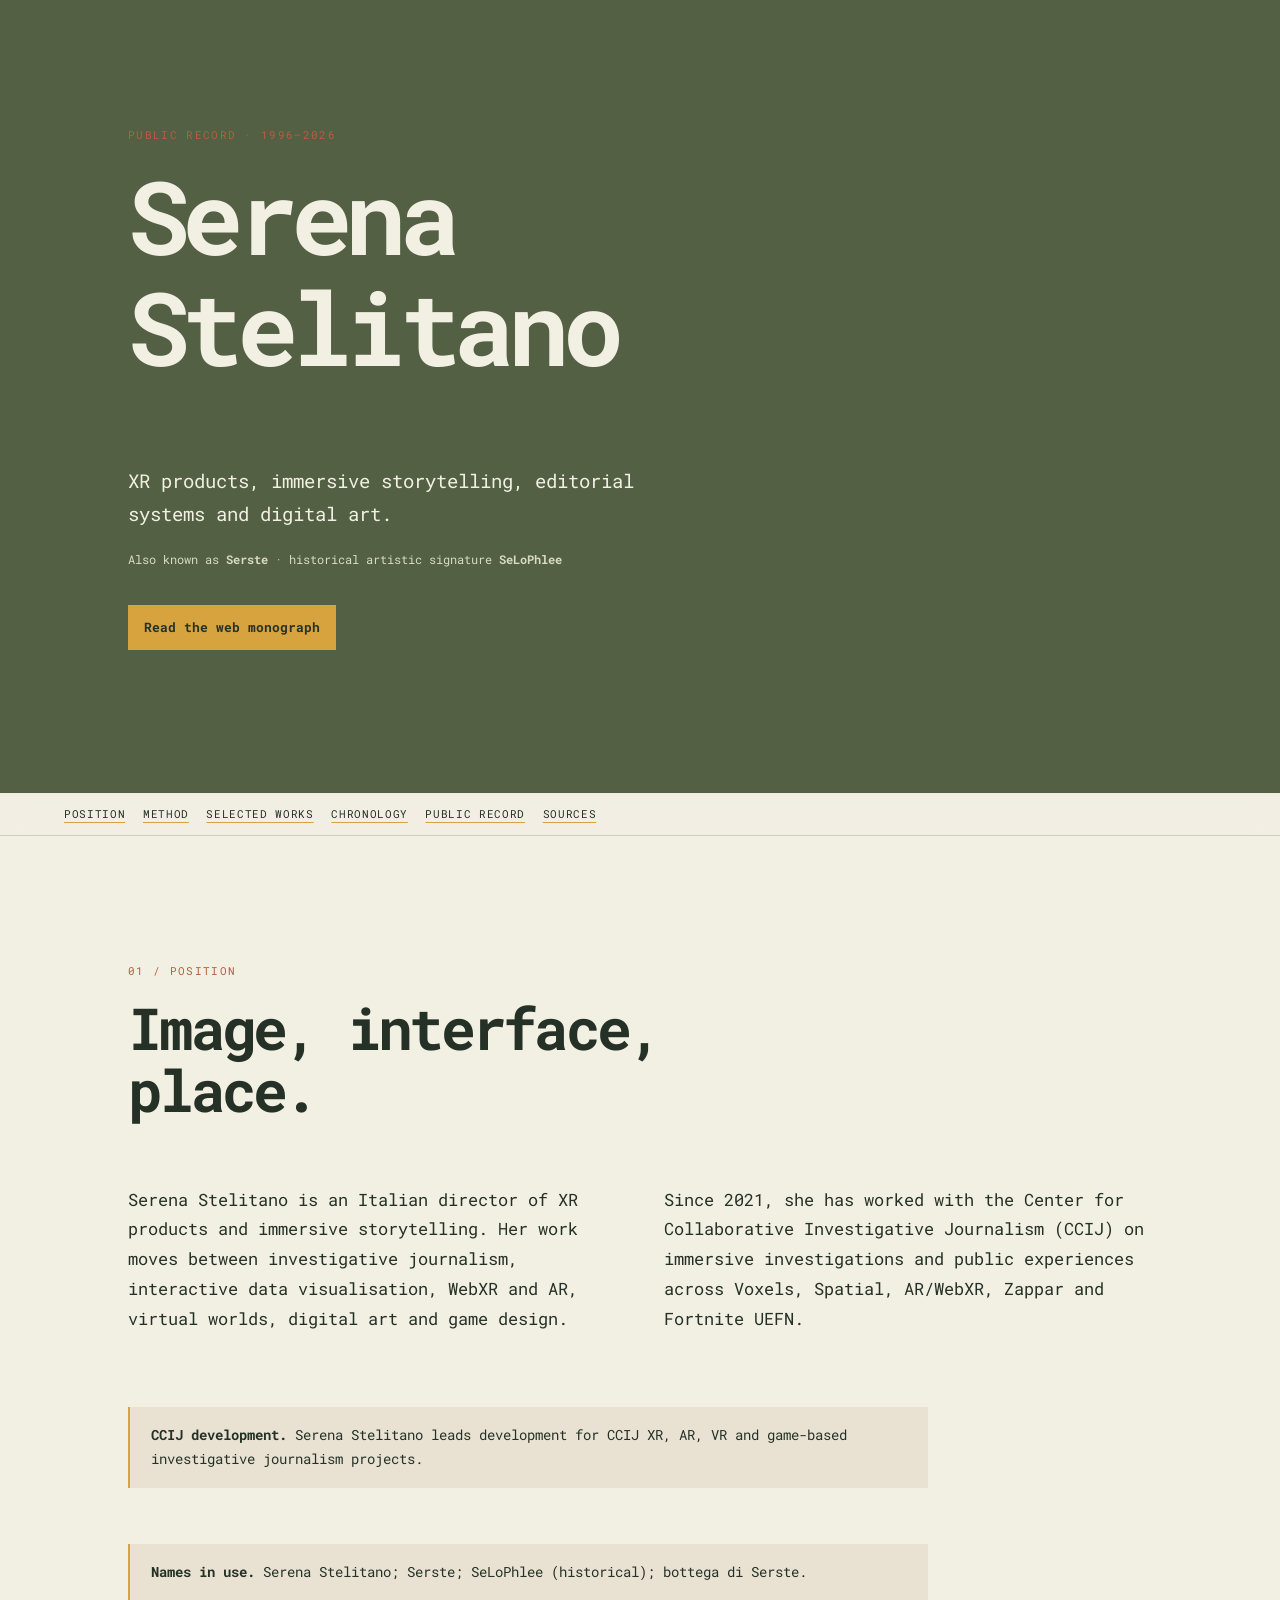
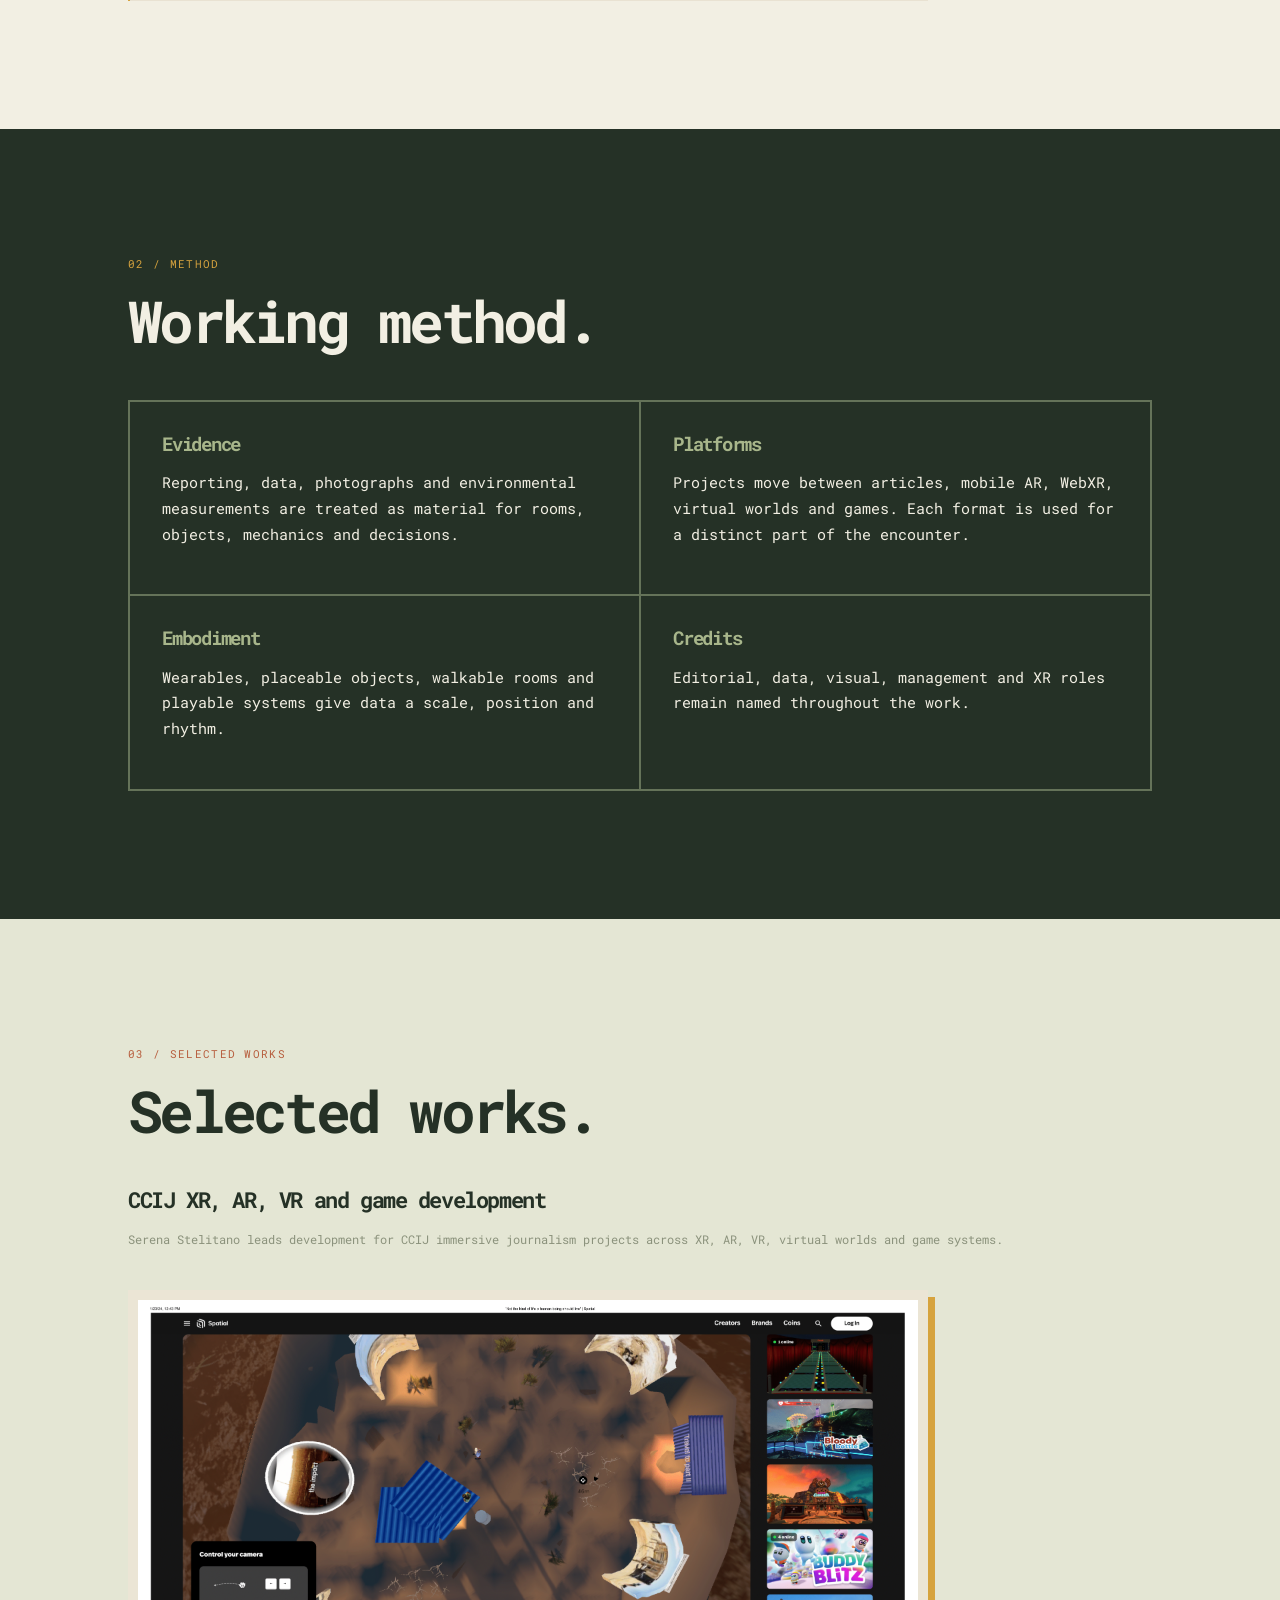
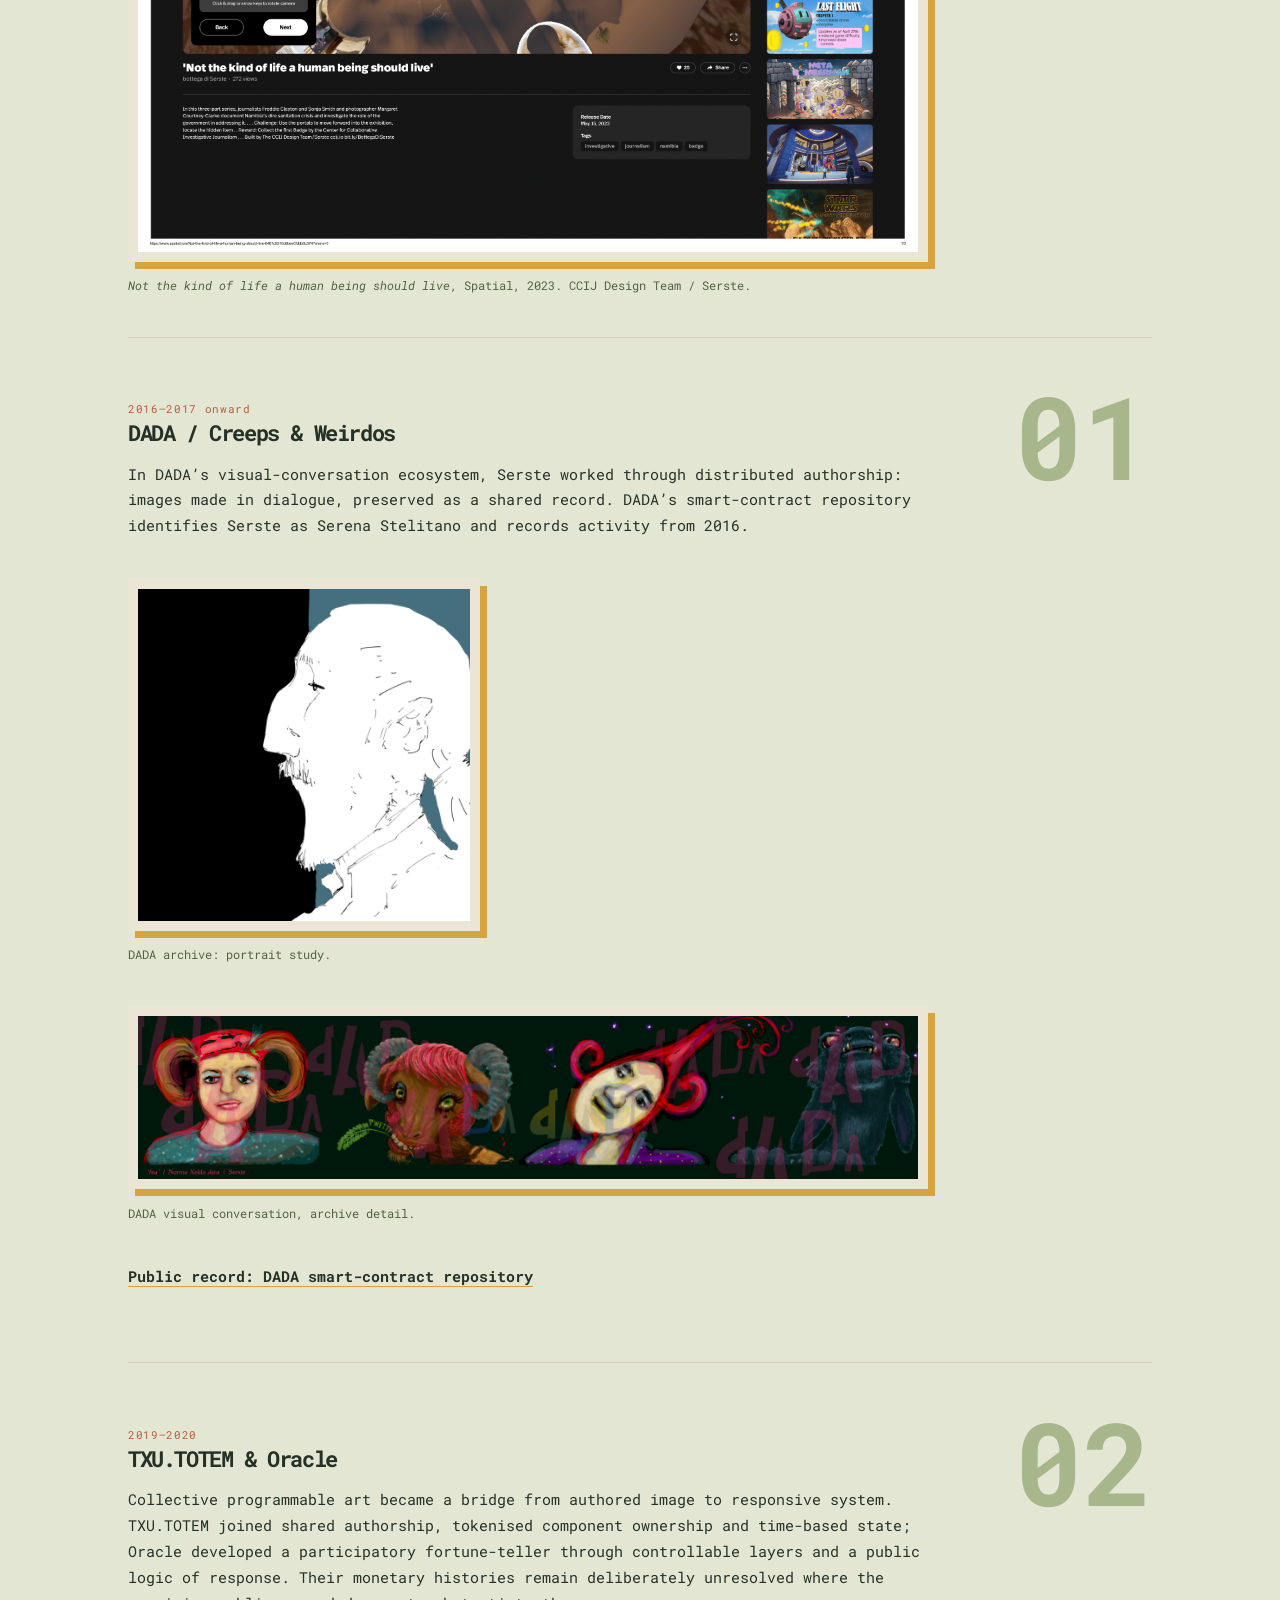
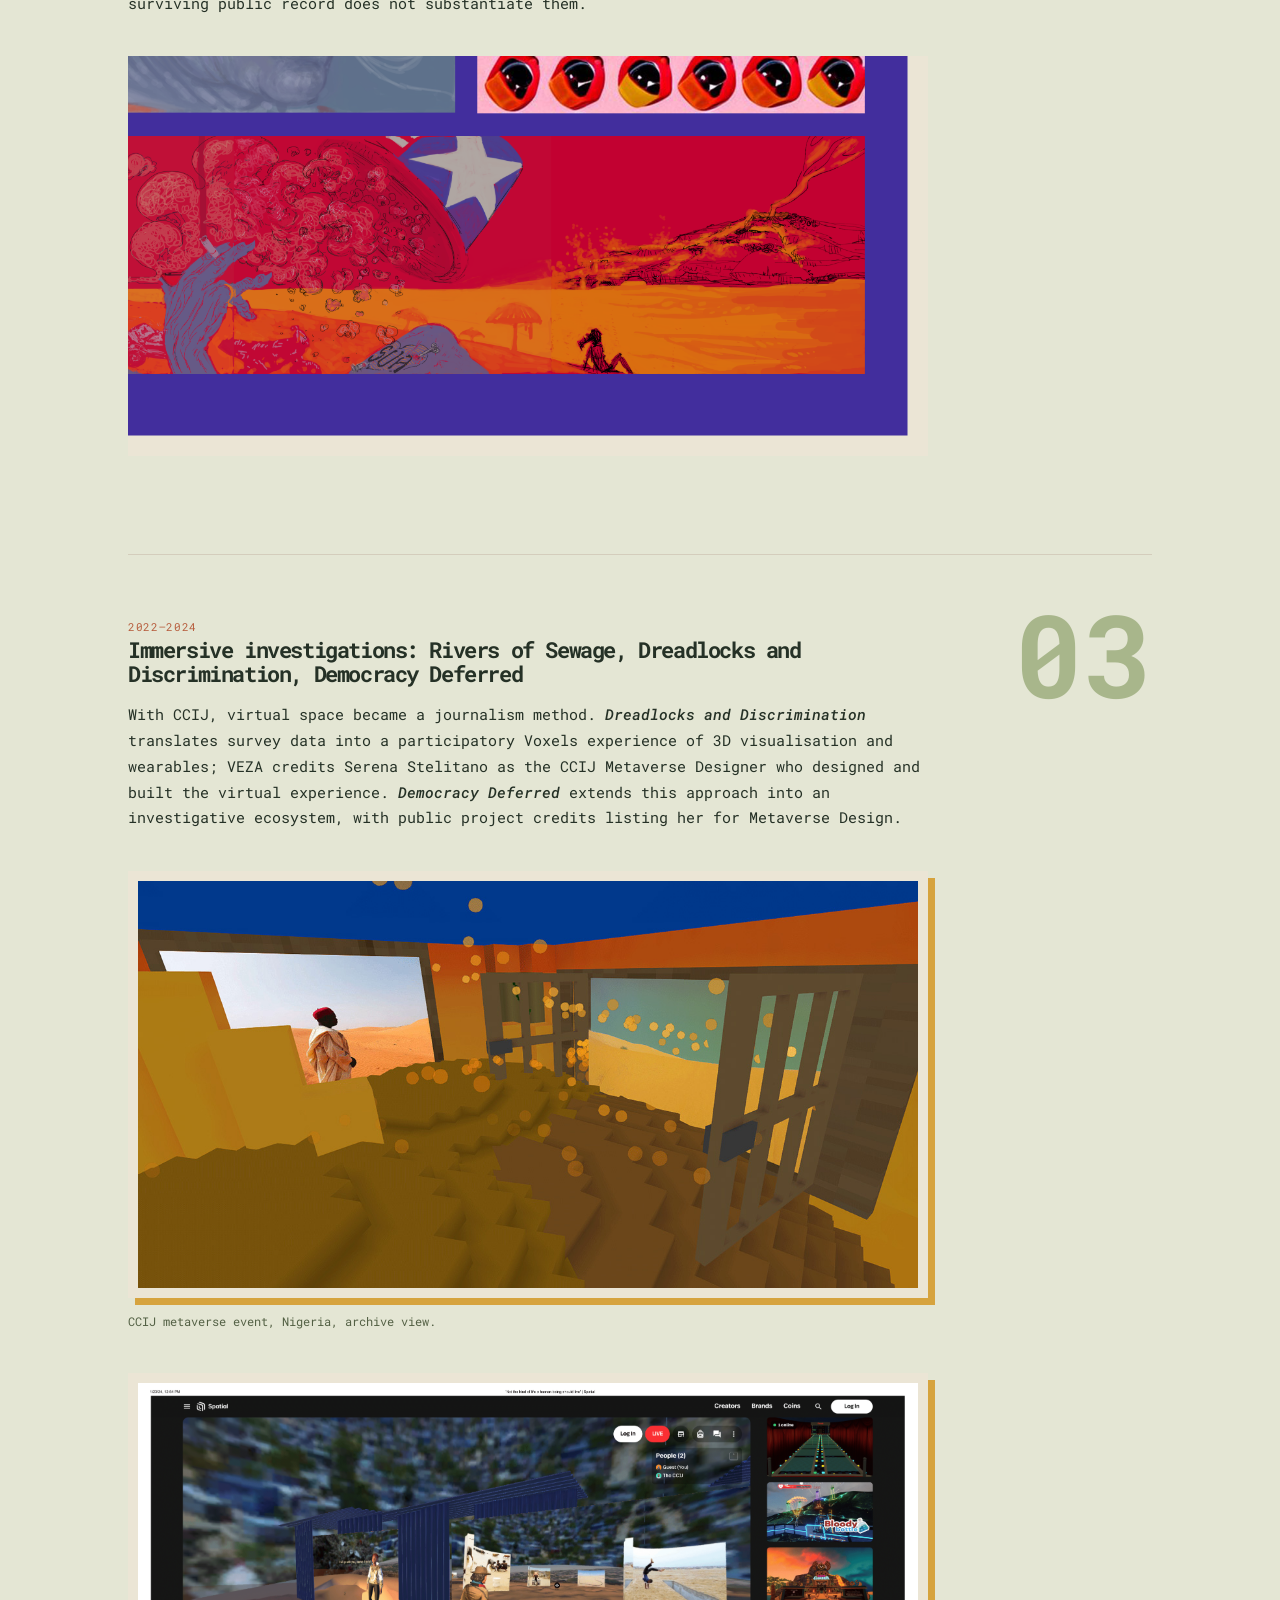
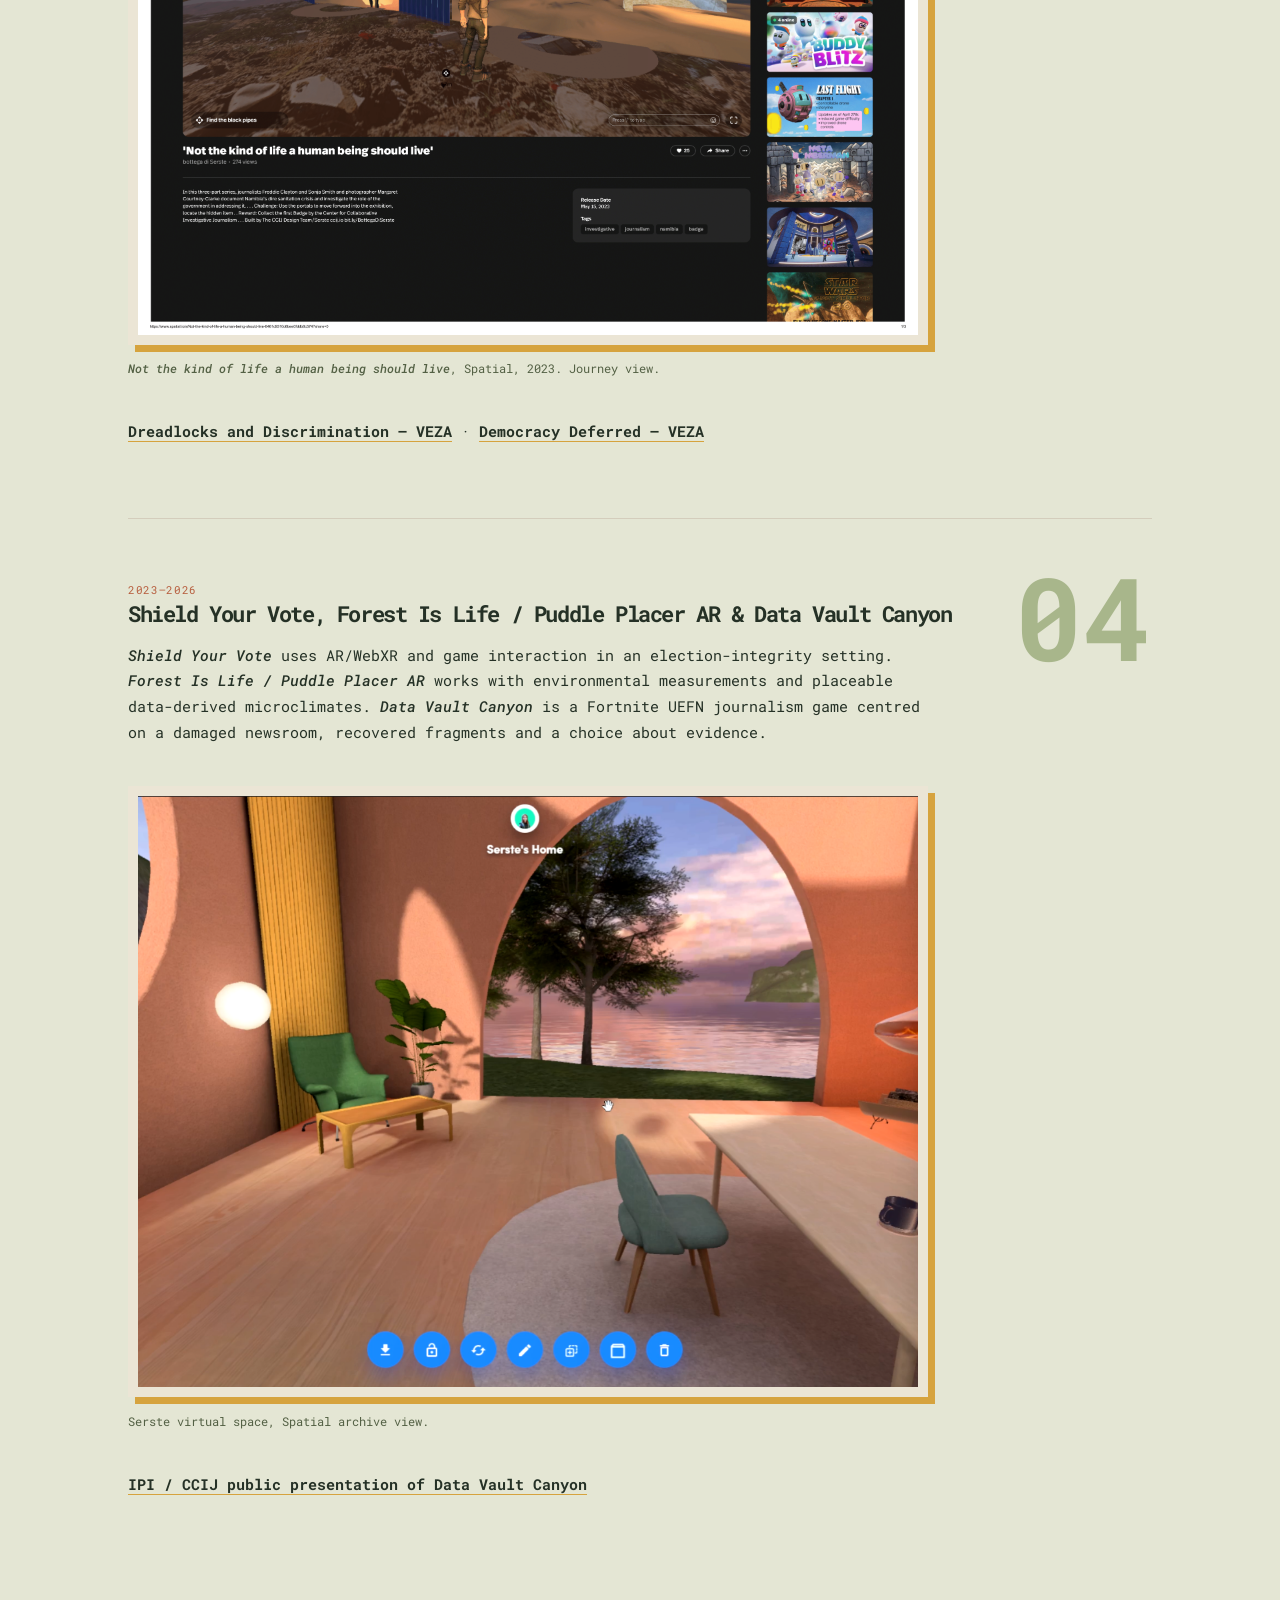
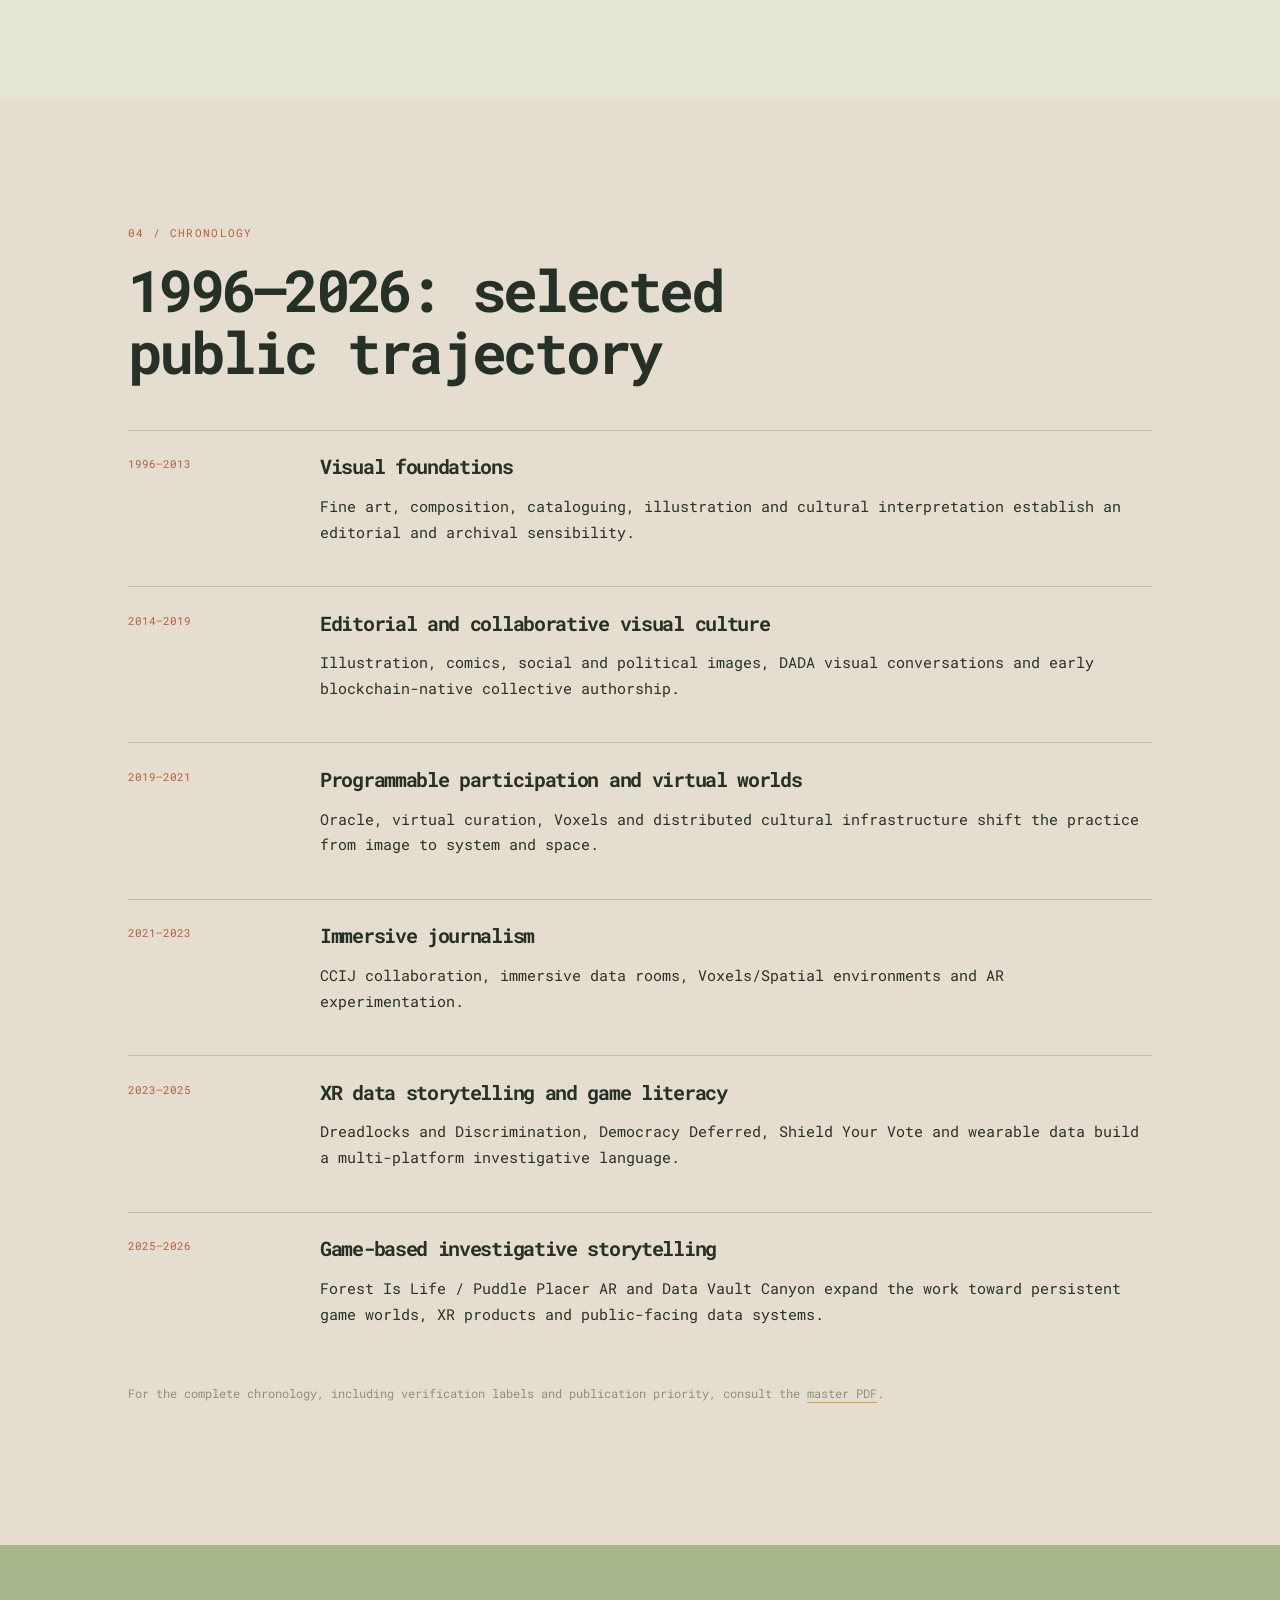
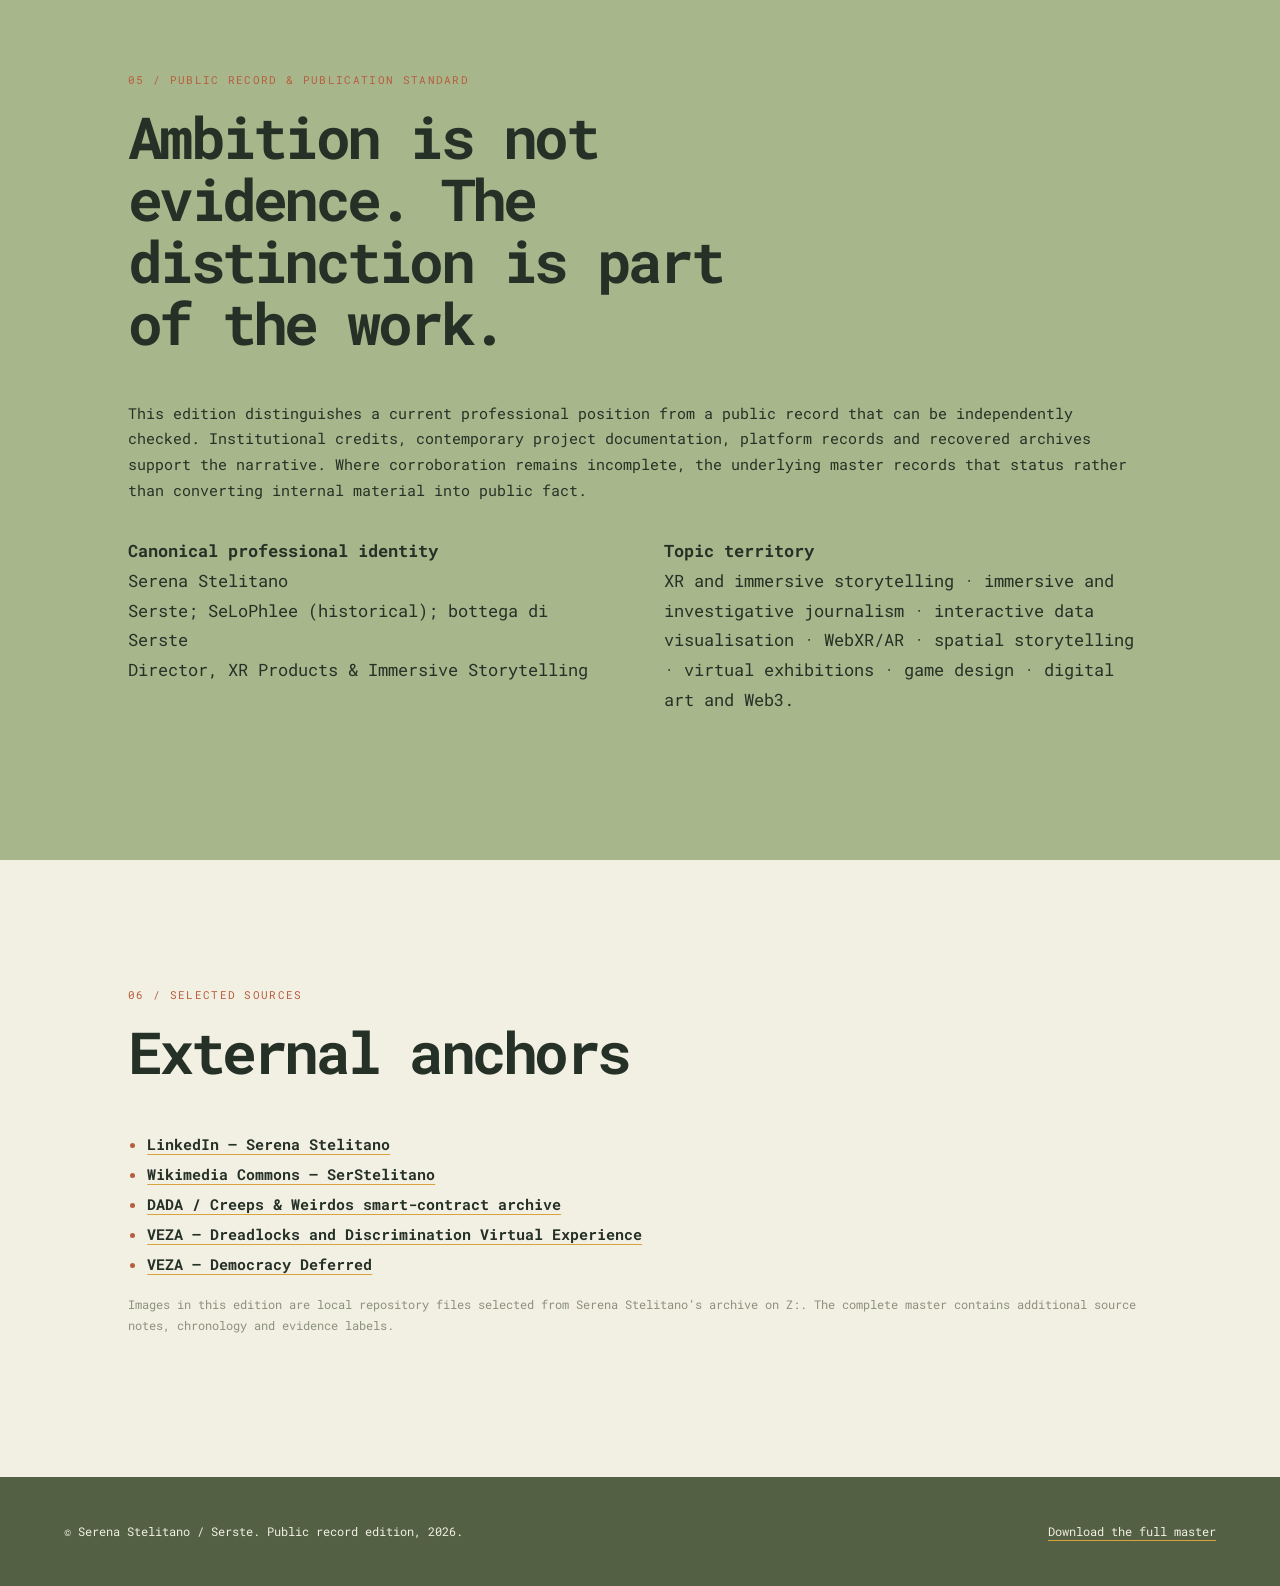
==== commit d19dda27: "Add responsive web monograph" ====
--- a/index.html
+++ b/index.html
@@ -29,7 +29,7 @@
       <h1>Serena<br>Stelitano</h1>
       <p class="dek">XR products, immersive storytelling, editorial systems and digital art.</p>
       <p class="aliases">Also known as <strong>Serste</strong> · historical artistic signature <strong>SeLoPhlee</strong></p>
-      <p><a class="button" href="Serena_Stelitano_Public_Record_taschen_dark_v6.pdf">Read the complete SEO master (PDF)</a></p>
+      <p><a class="button" href="monograph.html">Read the web monograph</a></p>
     </div>
   </header>
 
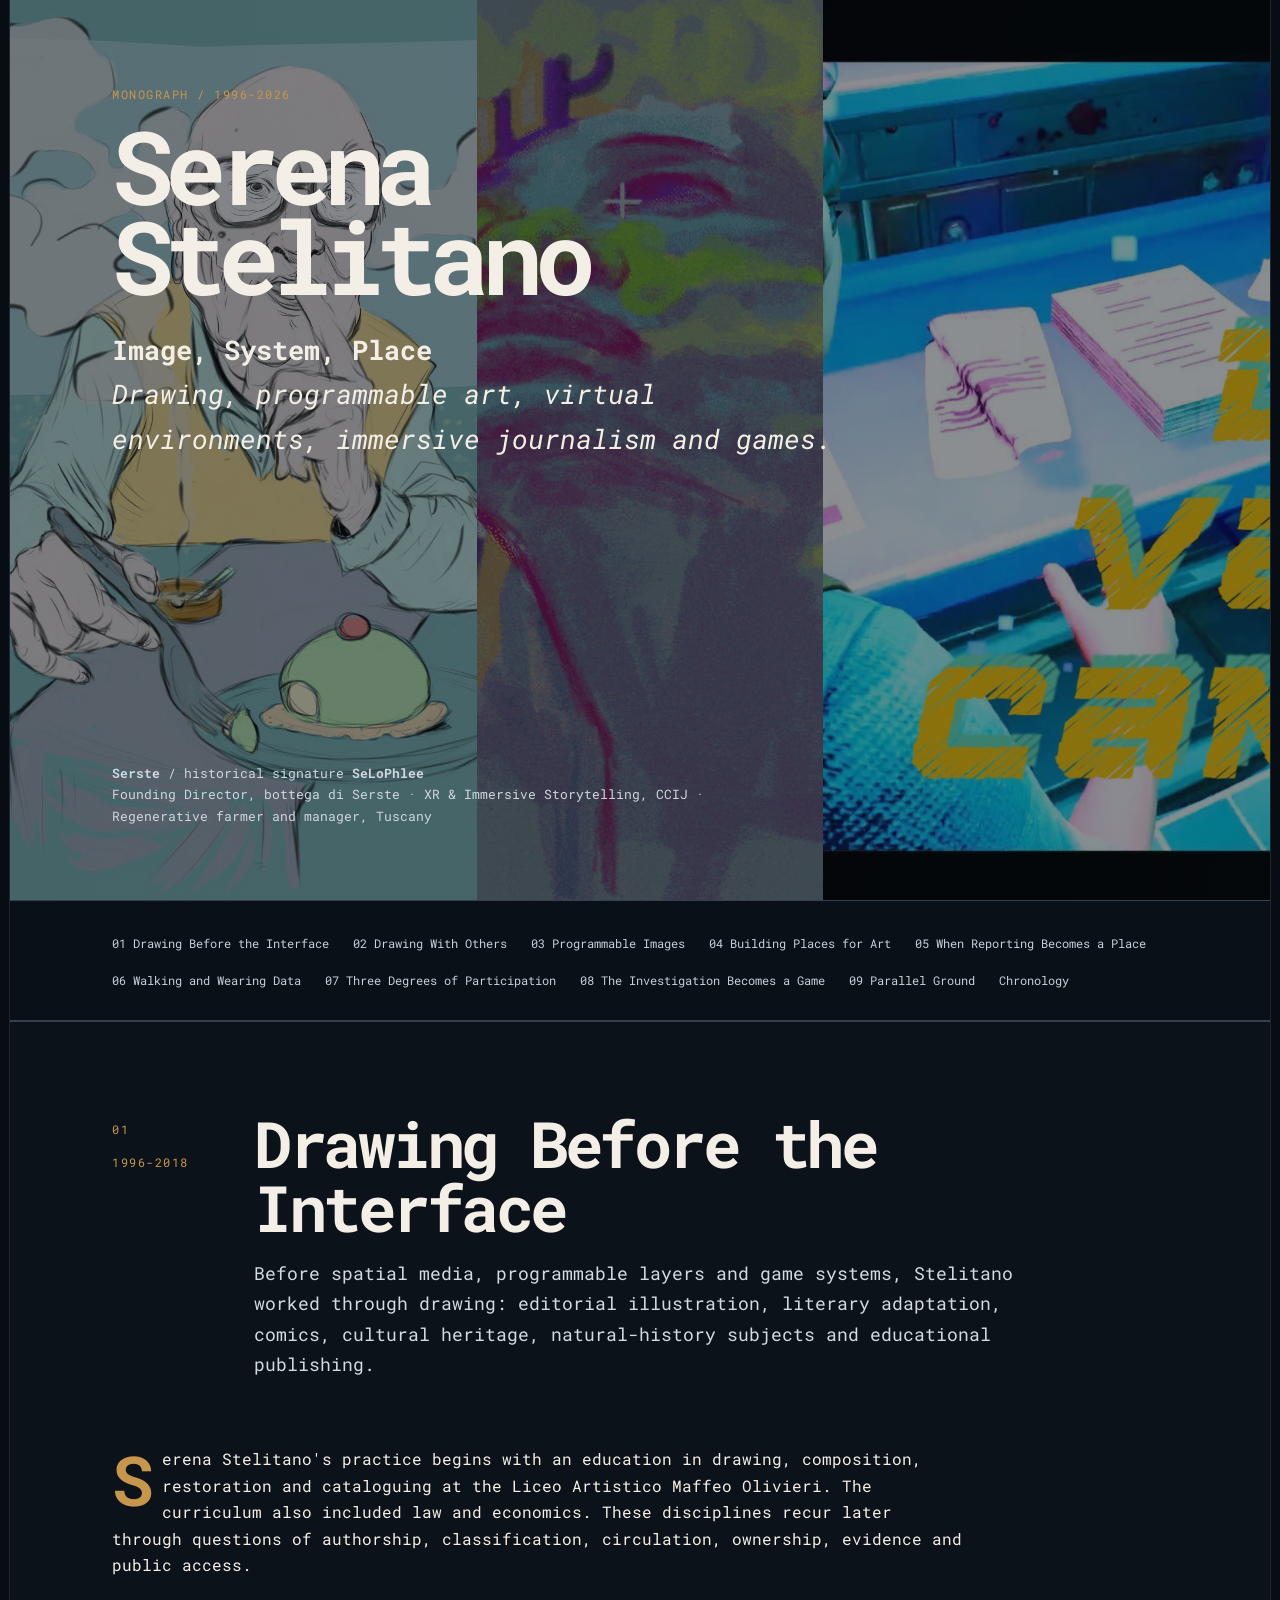
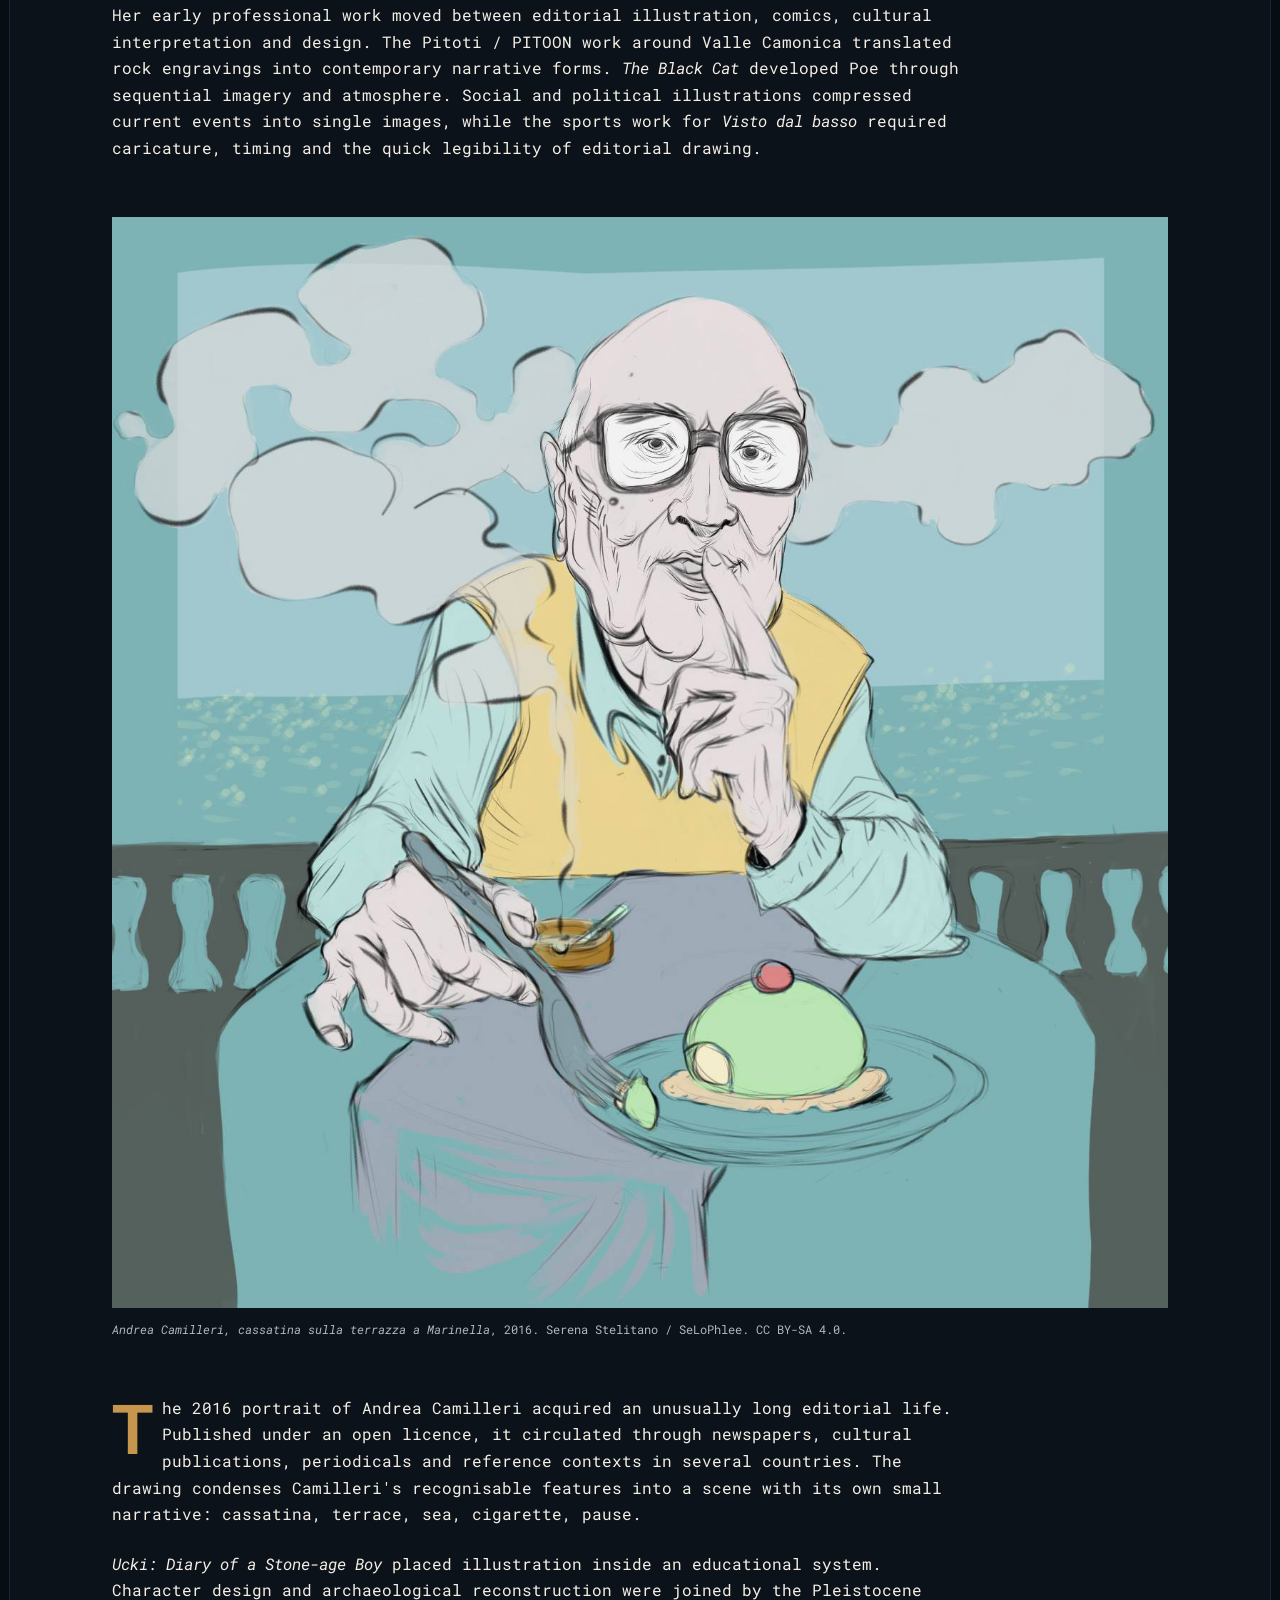
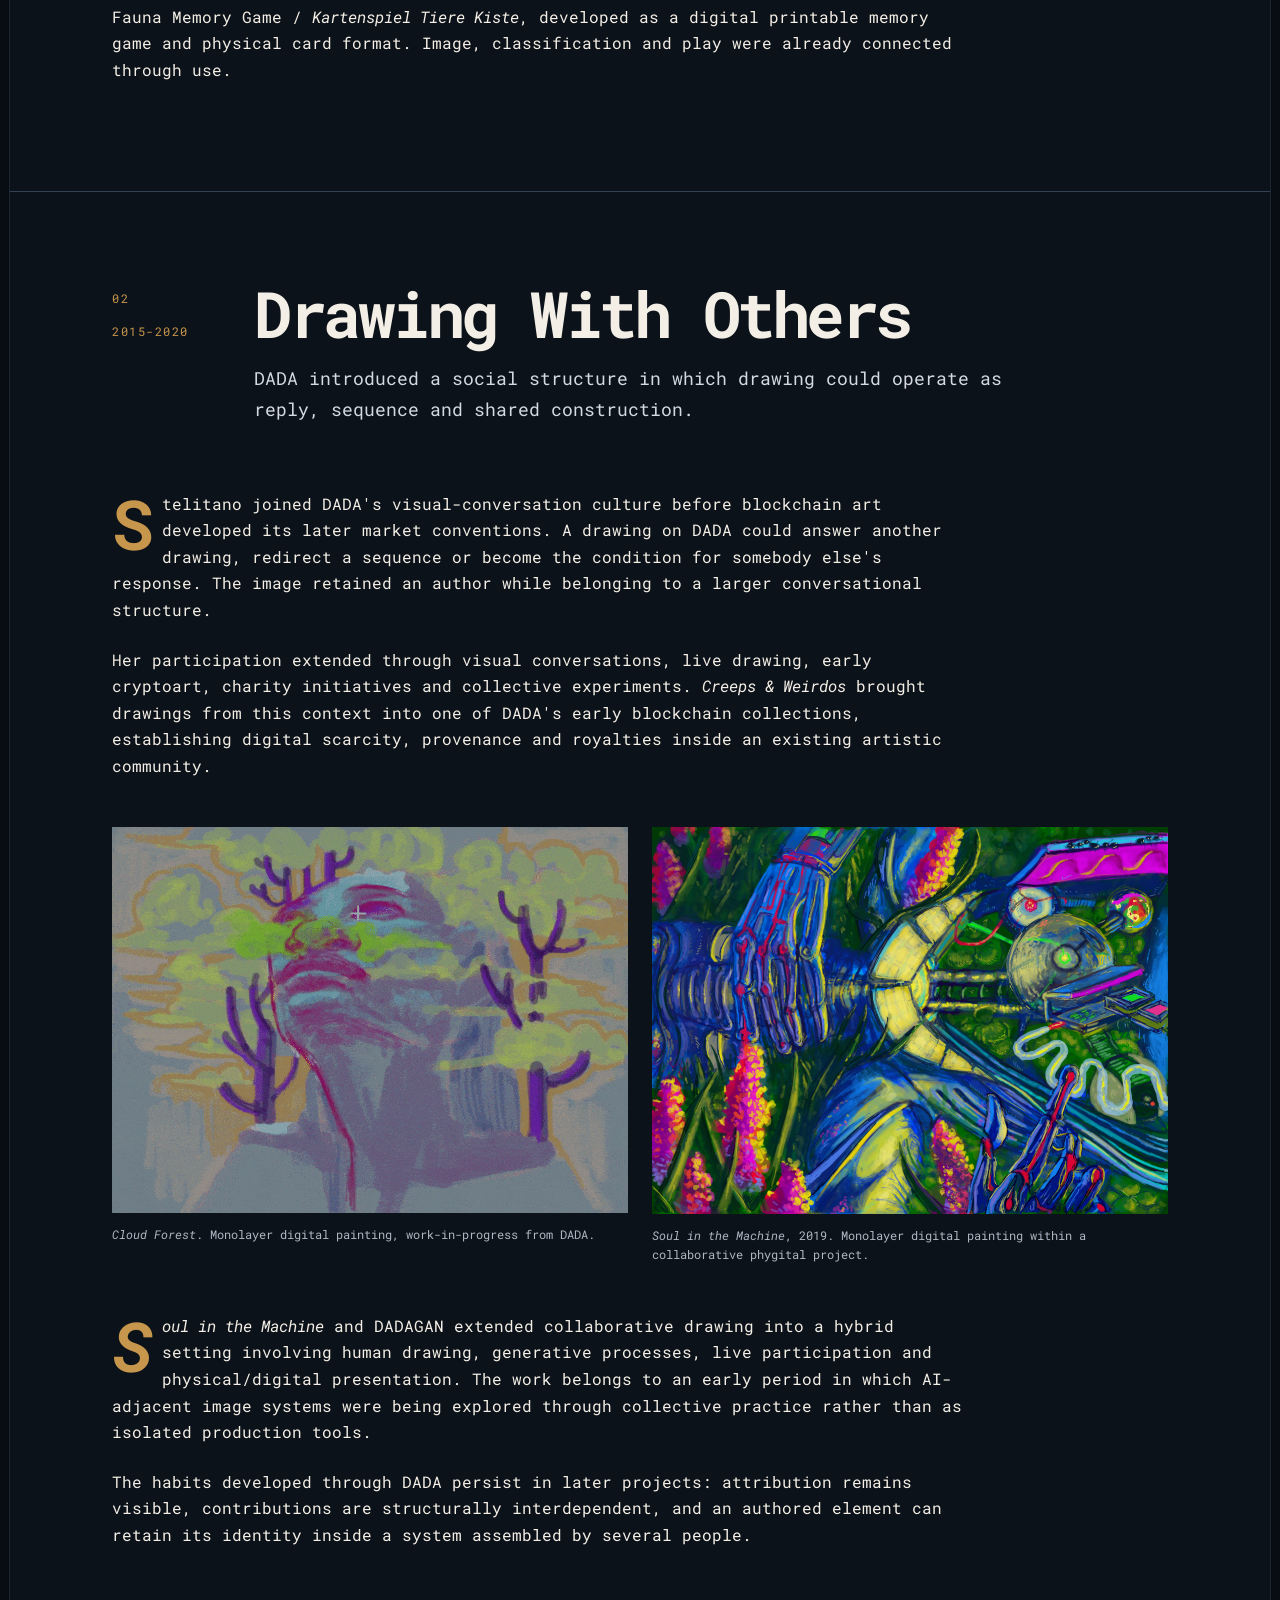
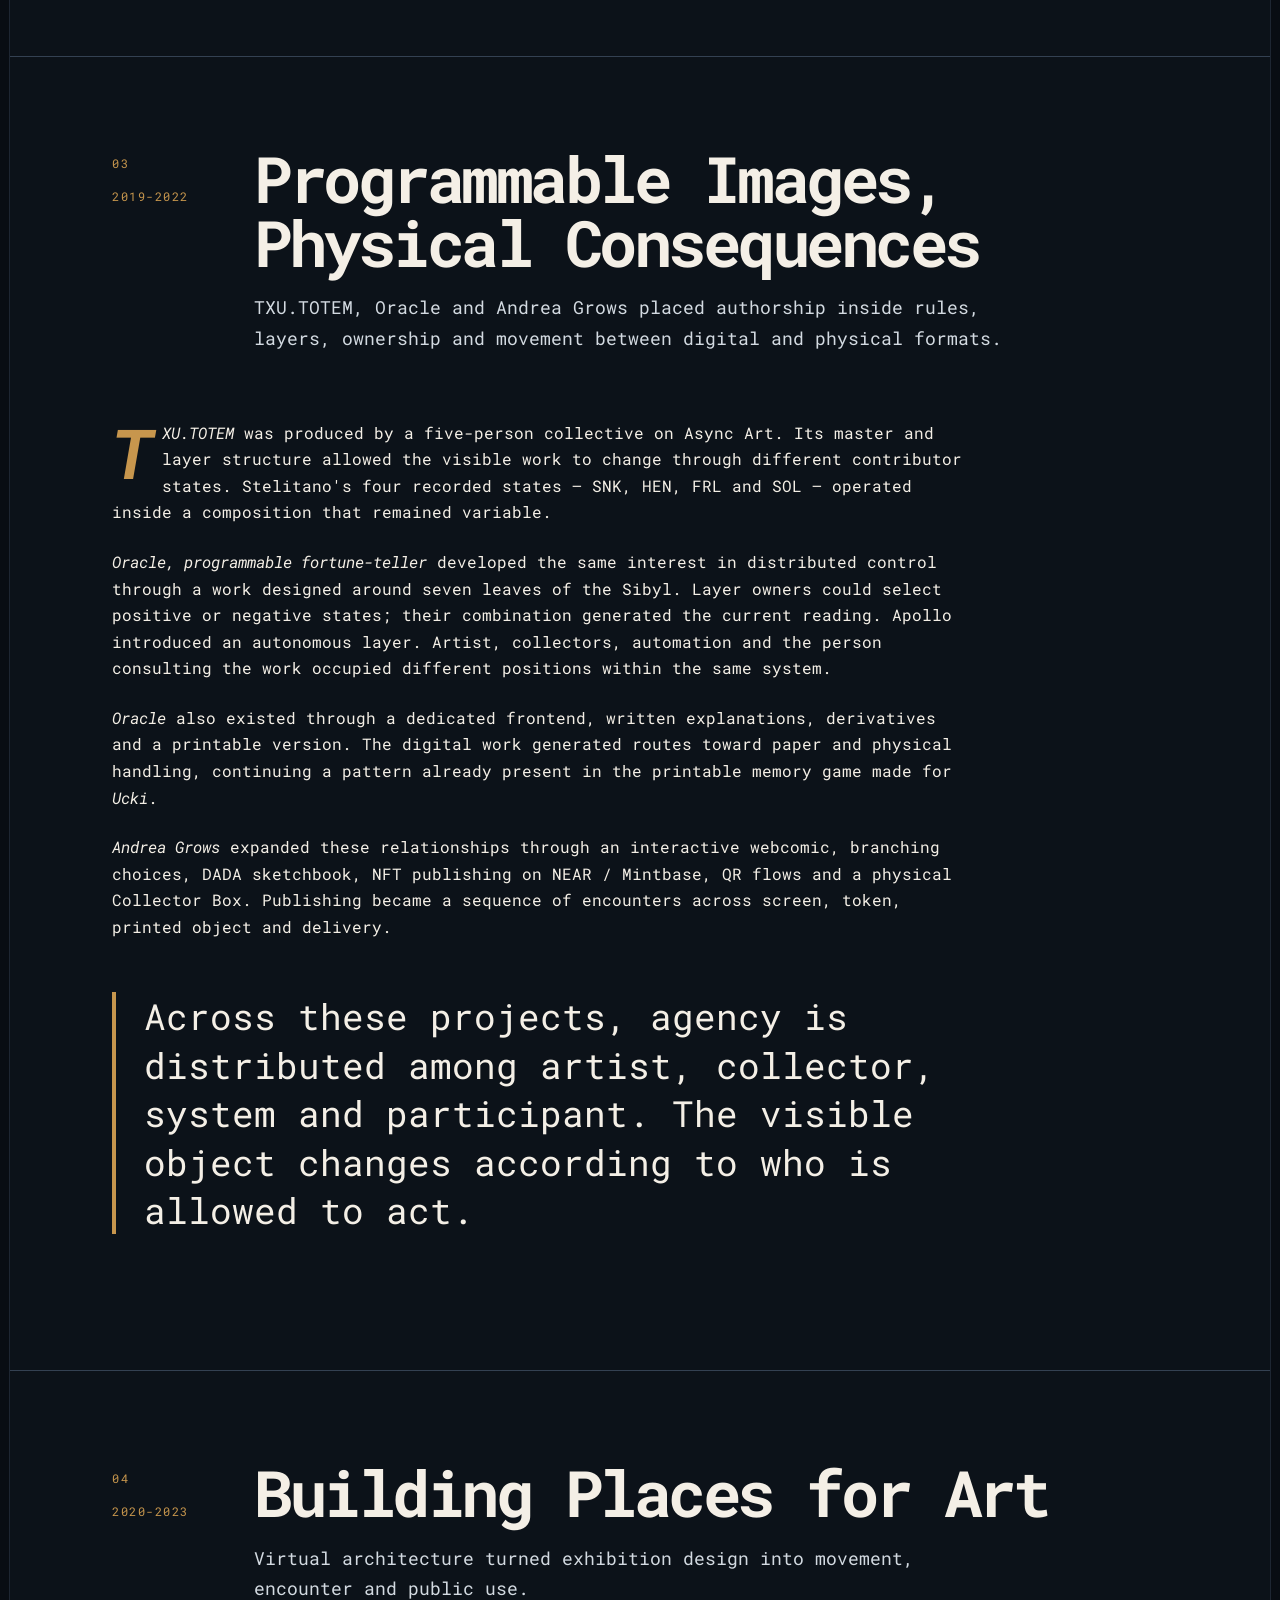
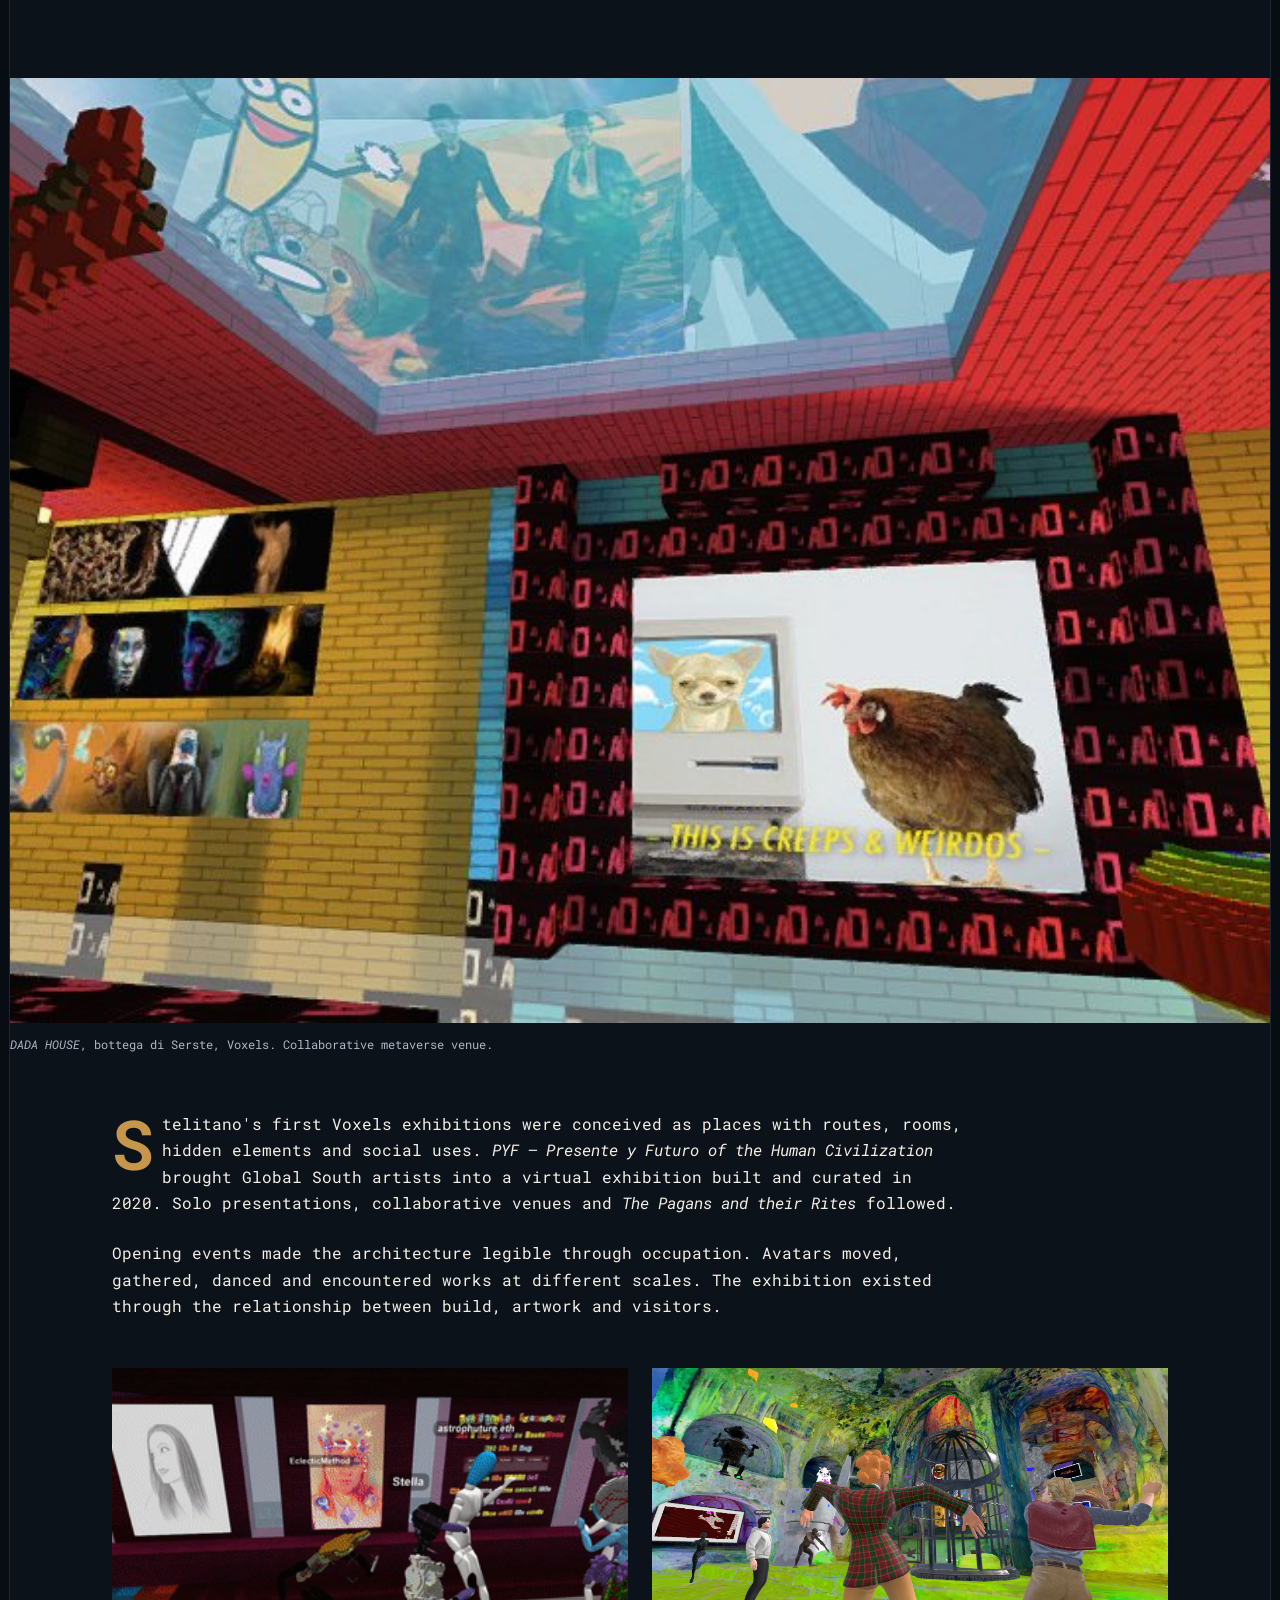
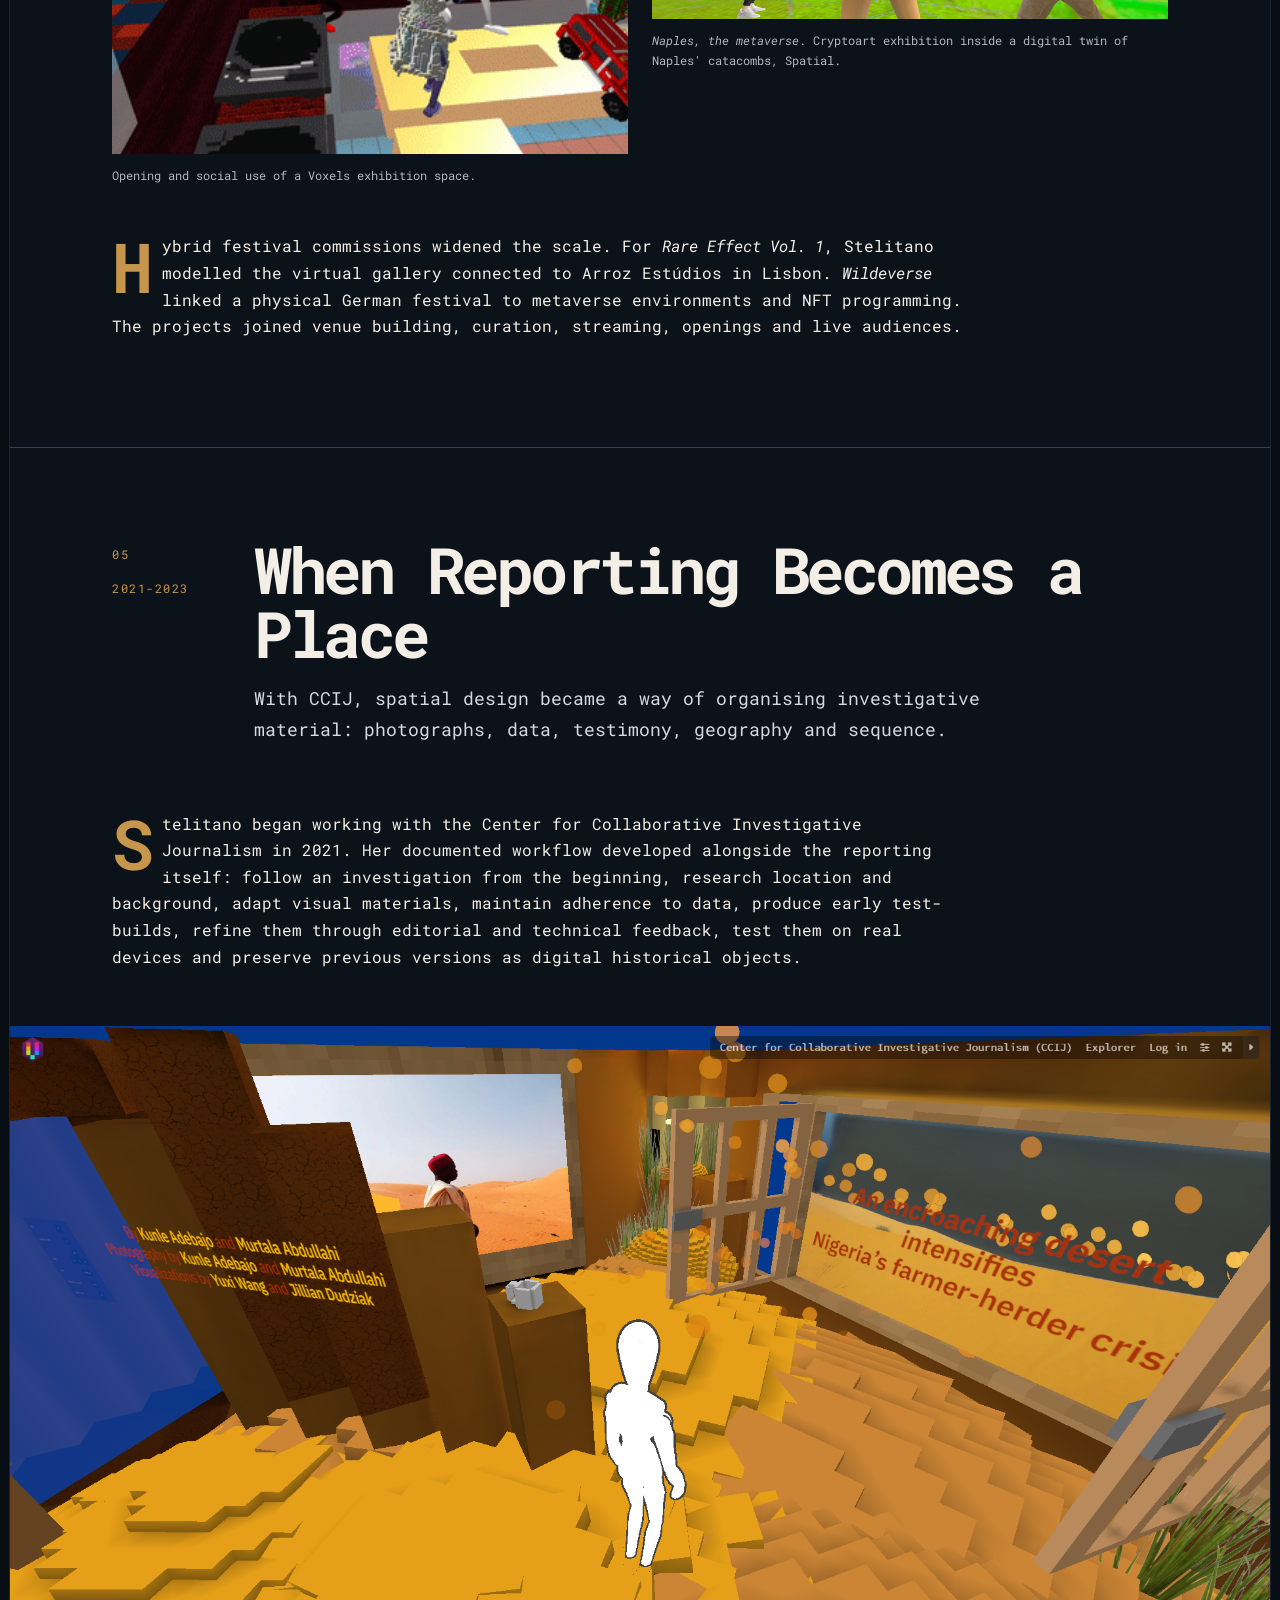
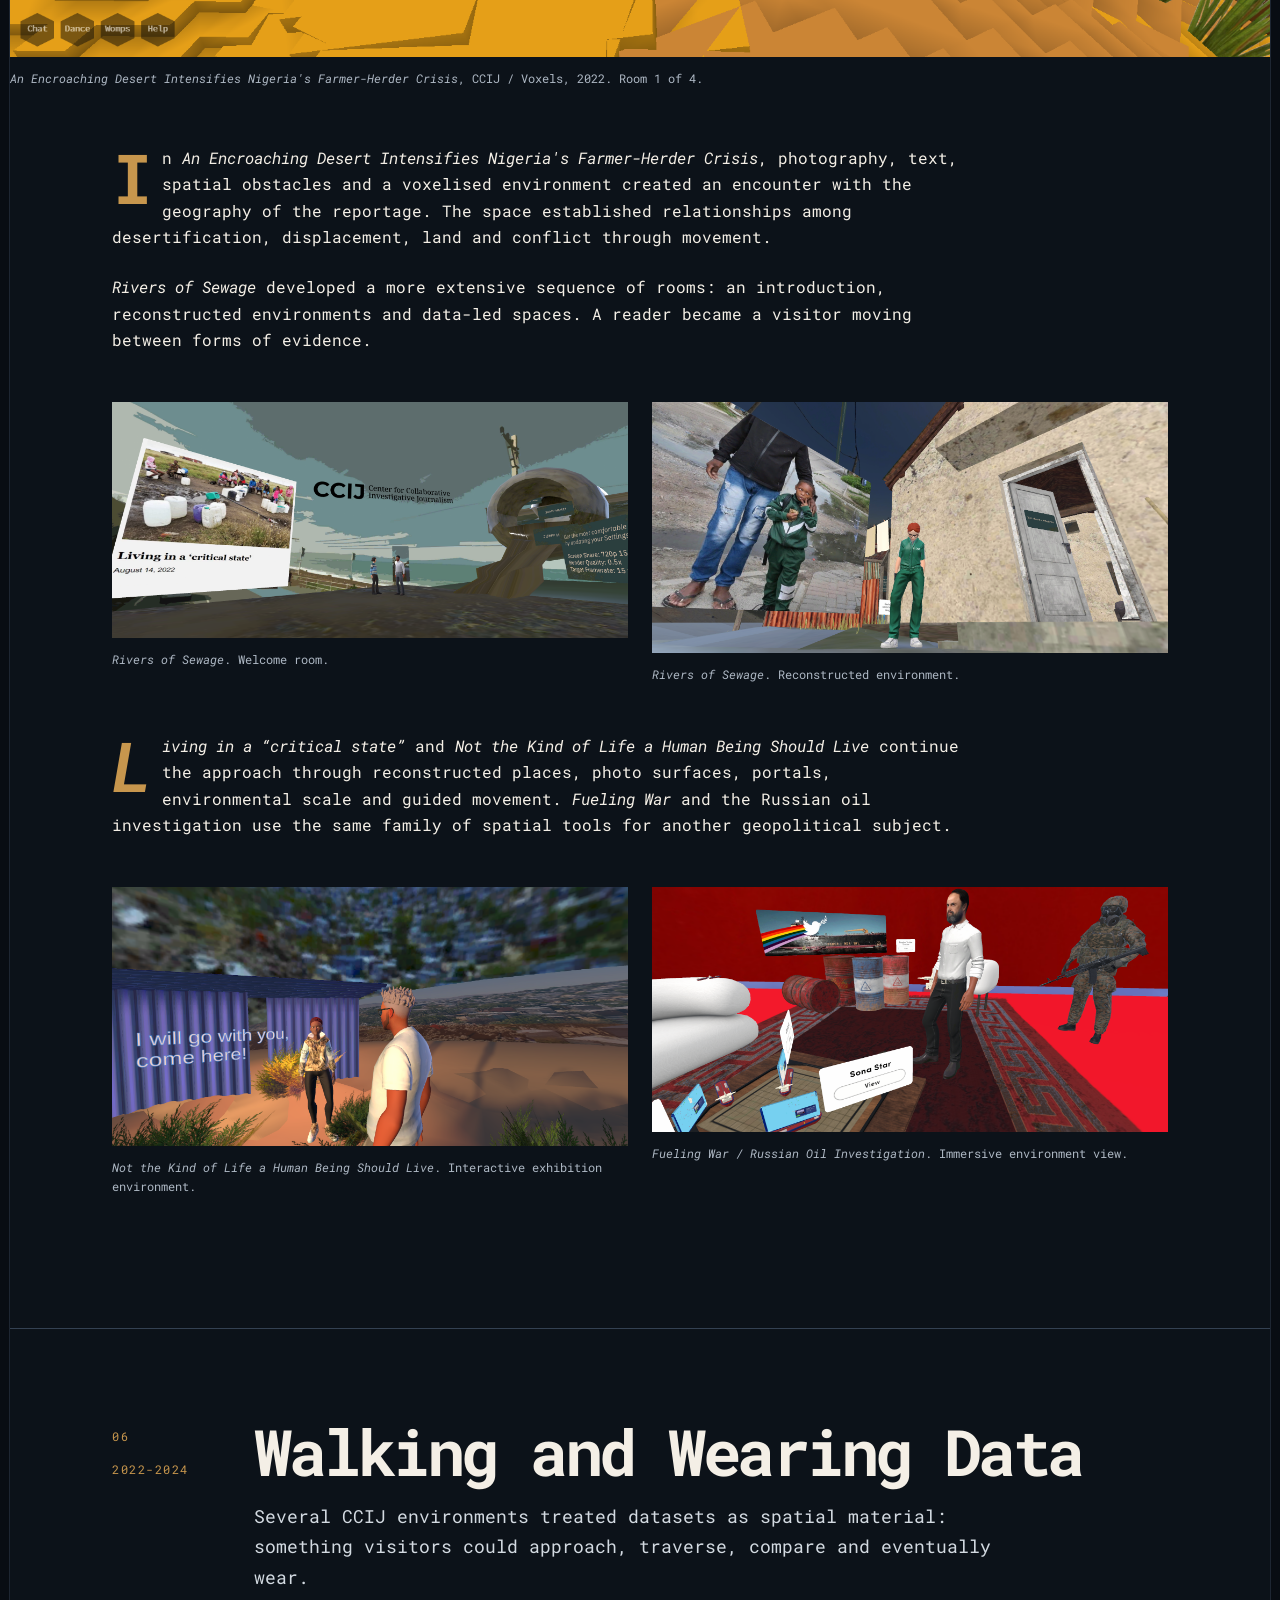
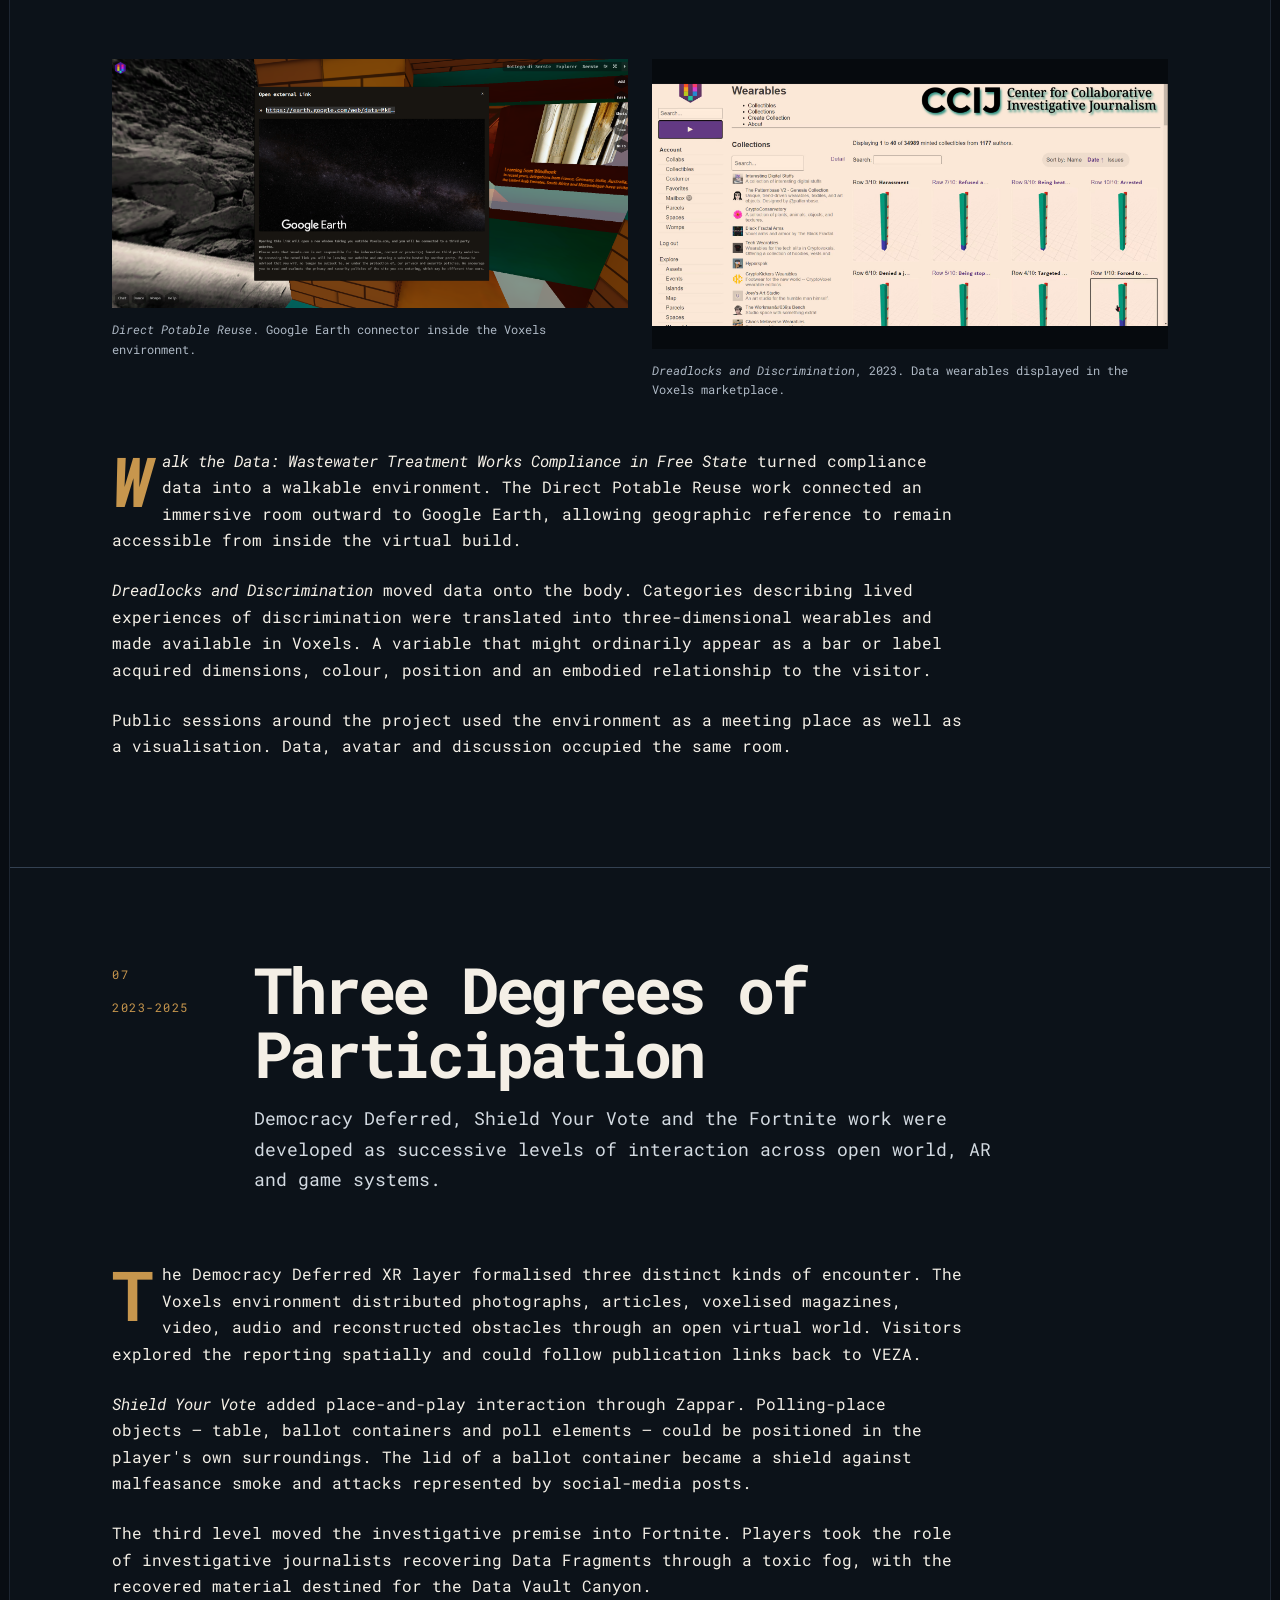
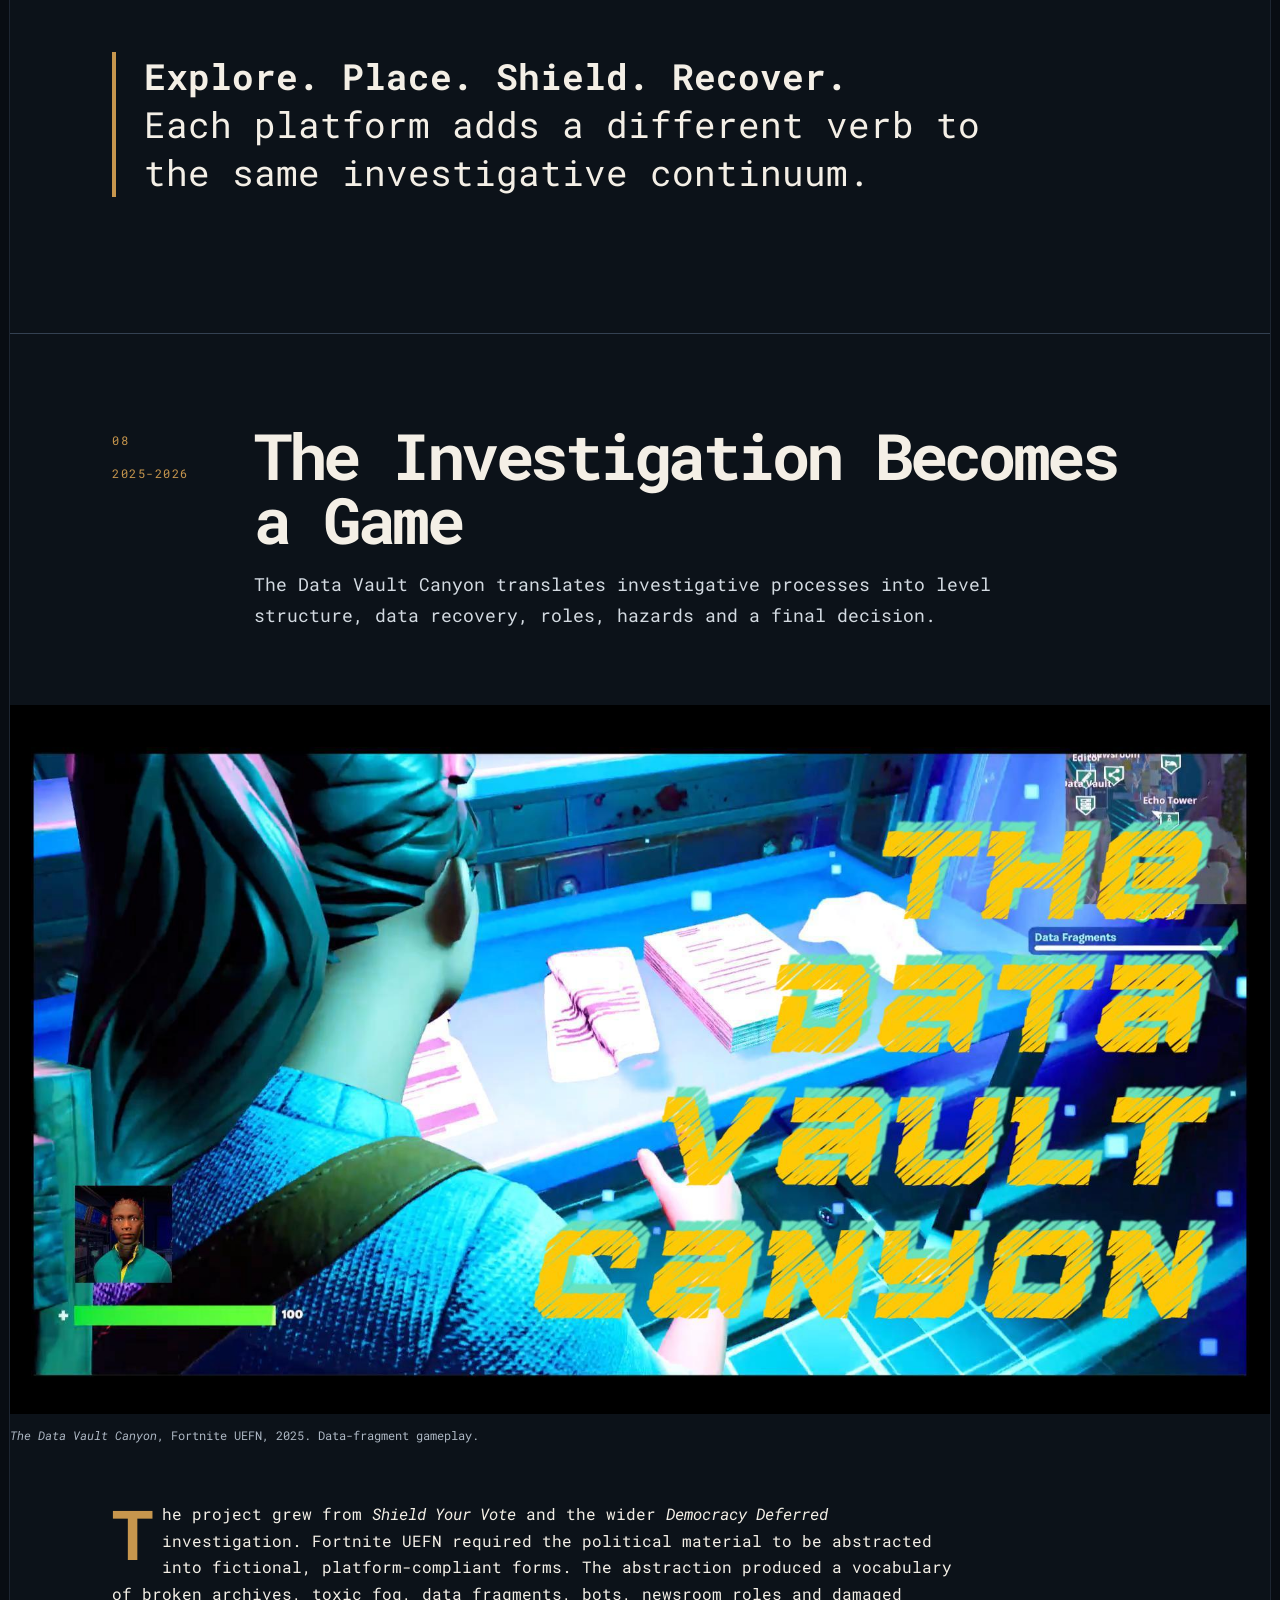
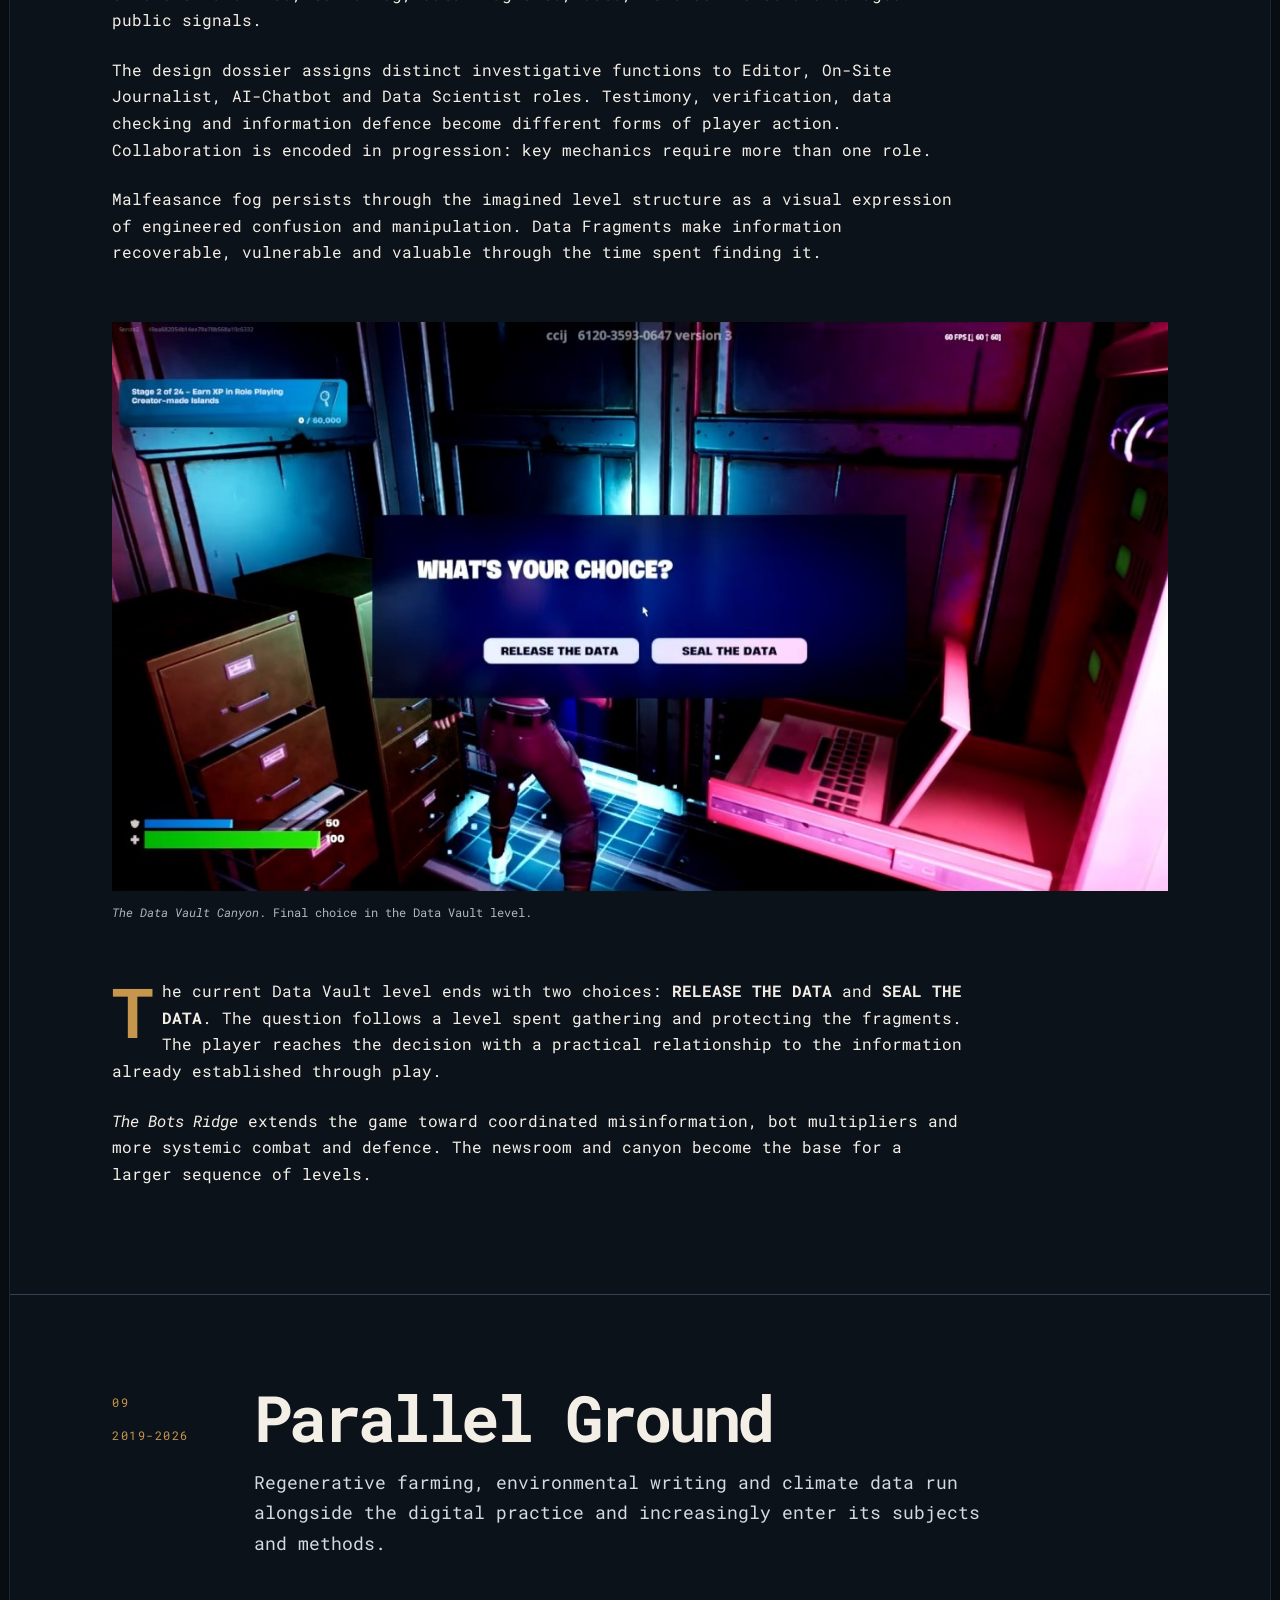
==== commit 75de40d3: "Publish 1996–2026 monograph as indexed homepage" ====
--- a/index.html
+++ b/index.html
@@ -1,101 +1,29 @@
-<!doctype html>
-<html lang="en">
-<head>
-  <meta charset="utf-8">
-  <meta name="viewport" content="width=device-width, initial-scale=1">
-  <meta name="description" content="Serena Stelitano (Serste) leads development for CCIJ XR, AR, VR and game-based investigative journalism projects, working across WebXR, virtual worlds, interactive data visualisation and public experiences.">
-  <meta name="keywords" content="CCIJ XR, CCIJ AR, CCIJ VR, CCIJ game, CCIJ videogame, immersive journalism game, investigative journalism XR, Serena Stelitano, Serste, WebXR, Fortnite UEFN">
-  <meta name="robots" content="index,follow,max-image-preview:large">
-  <link rel="canonical" href="https://serste2.github.io/Public-Record-SEO-Master-1996-2026/">
-  <meta property="og:type" content="profile">
-  <meta property="og:title" content="Serena Stelitano — XR & Immersive Storytelling">
-  <meta property="og:description" content="A public record of XR products, immersive journalism, digital art and game-based storytelling, 1996–2026.">
-  <meta property="og:image" content="https://serste2.github.io/Public-Record-SEO-Master-1996-2026/assets/namibia-spatial-investigative-room.png">
-  <meta property="og:url" content="https://serste2.github.io/Public-Record-SEO-Master-1996-2026/">
-  <title>Serena Stelitano — XR & Immersive Storytelling | Immersive Journalism & Game Design</title>
-  <link rel="stylesheet" href="styles.css">
-  <script type="application/ld+json">
-  {"@context":"https://schema.org","@graph":[
-    {"@type":"ProfilePage","@id":"https://serste2.github.io/Public-Record-SEO-Master-1996-2026/#profile","mainEntity":{"@id":"https://serste2.github.io/Public-Record-SEO-Master-1996-2026/#serena"}},
-    {"@type":"Person","@id":"https://serste2.github.io/Public-Record-SEO-Master-1996-2026/#serena","name":"Serena Stelitano","alternateName":["Serste","SeLoPhlee"],"url":"https://serste2.github.io/Public-Record-SEO-Master-1996-2026/","jobTitle":"Director, XR Products & Immersive Storytelling","knowsAbout":["Extended Reality","Immersive storytelling","Immersive journalism","WebXR","Augmented reality","Interactive data visualization","Spatial storytelling","Fortnite UEFN","Virtual worlds"],"sameAs":["https://www.linkedin.com/in/serena-stelitano","https://commons.wikimedia.org/wiki/User:SerStelitano"]}
-  ]}
-  </script>
-</head>
-<body>
-  <a class="skip" href="#record">Skip to the public record</a>
-  <header class="hero">
-    <div class="hero-copy">
-      <p class="eyebrow">Public record · 1996–2026</p>
-      <h1>Serena<br>Stelitano</h1>
-      <p class="dek">XR products, immersive storytelling, editorial systems and digital art.</p>
-      <p class="aliases">Also known as <strong>Serste</strong> · historical artistic signature <strong>SeLoPhlee</strong></p>
-      <p><a class="button" href="monograph.html">Read the web monograph</a></p>
-    </div>
-  </header>
-
-  <nav aria-label="Contents"><ol>
-    <li><a href="#position">Position</a></li><li><a href="#method">Method</a></li><li><a href="#works">Selected works</a></li><li><a href="#chronology">Chronology</a></li><li><a href="#record">Public record</a></li><li><a href="#sources">Sources</a></li>
-  </ol></nav>
-
-  <main>
-    <section id="position" class="intro">
-      <p class="eyebrow">01 / Position</p>
-      <h2>Image, interface, place.</h2>
-      <div class="columns"><p>Serena Stelitano is an Italian director of XR products and immersive storytelling. Her work moves between investigative journalism, interactive data visualisation, WebXR and AR, virtual worlds, digital art and game design.</p><p>Since 2021, she has worked with the Center for Collaborative Investigative Journalism (CCIJ) on immersive investigations and public experiences across Voxels, Spatial, AR/WebXR, Zappar and Fortnite UEFN.</p></div>
-      <aside class="note"><strong>CCIJ development.</strong> Serena Stelitano leads development for CCIJ XR, AR, VR and game-based investigative journalism projects.</aside>
-      <aside class="note"><strong>Names in use.</strong> Serena Stelitano; Serste; SeLoPhlee (historical); bottega di Serste.</aside>
-    </section>
-
-    <section id="method" class="dark">
-      <p class="eyebrow">02 / Method</p>
-      <h2>Working method.</h2>
-      <div class="method-grid">
-        <article><h3>Evidence</h3><p>Reporting, data, photographs and environmental measurements are treated as material for rooms, objects, mechanics and decisions.</p></article>
-        <article><h3>Platforms</h3><p>Projects move between articles, mobile AR, WebXR, virtual worlds and games. Each format is used for a distinct part of the encounter.</p></article>
-        <article><h3>Embodiment</h3><p>Wearables, placeable objects, walkable rooms and playable systems give data a scale, position and rhythm.</p></article>
-        <article><h3>Credits</h3><p>Editorial, data, visual, management and XR roles remain named throughout the work.</p></article>
-      </div>
-    </section>
-
-    <section id="works" class="works">
-      <p class="eyebrow">03 / Selected works</p>
-      <h2>Selected works.</h2>
-      <h3>CCIJ XR, AR, VR and game development</h3>
-      <p class="small">Serena Stelitano leads development for CCIJ immersive journalism projects across XR, AR, VR, virtual worlds and game systems.</p>
-      <figure class="work-media"><img src="assets/namibia-spatial-investigative-room.png" alt="Spatial view of Not the kind of life a human being should live, a CCIJ and bottega di Serste investigative-journalism environment about Namibia’s sanitation crisis."><figcaption><em>Not the kind of life a human being should live</em>, Spatial, 2023. CCIJ Design Team / Serste.</figcaption></figure>
-      <article class="work"><div><span>2016–2017 onward</span><h3>DADA / Creeps &amp; Weirdos</h3><p>In DADA’s visual-conversation ecosystem, Serste worked through distributed authorship: images made in dialogue, preserved as a shared record. DADA’s smart-contract repository identifies Serste as Serena Stelitano and records activity from 2016.</p><figure class="work-media work-media--portrait"><img src="assets/dada-creepy-portrait.png" alt="Drawn portrait from the Serste DADA archive."><figcaption>DADA archive: portrait study.</figcaption></figure><figure class="work-media"><img src="assets/dada-visual-conversation.png" alt="Collaborative illustrated conversation from the Serste DADA archive."><figcaption>DADA visual conversation, archive detail.</figcaption></figure><p><a href="https://github.com/powerdada/dada_sc">Public record: DADA smart-contract repository</a></p></div><div class="work-number">01</div></article>
-      <article class="work"><div><span>2019–2020</span><h3>TXU.TOTEM &amp; Oracle</h3><p>Collective programmable art became a bridge from authored image to responsive system. TXU.TOTEM joined shared authorship, tokenised component ownership and time-based state; Oracle developed a participatory fortune-teller through controllable layers and a public logic of response. Their monetary histories remain deliberately unresolved where the surviving public record does not substantiate them.</p><figure class="work-media work-media--crop"><img src="assets/serste-selected-works.png" alt="Red and orange landscape artwork from the Serste archive."><figcaption>Serste archive, selected work detail.</figcaption></figure></div><div class="work-number">02</div></article>
-      <article class="work"><div><span>2022–2024</span><h3>Immersive investigations: Rivers of Sewage, Dreadlocks and Discrimination, Democracy Deferred</h3><p>With CCIJ, virtual space became a journalism method. <em>Dreadlocks and Discrimination</em> translates survey data into a participatory Voxels experience of 3D visualisation and wearables; VEZA credits Serena Stelitano as the CCIJ Metaverse Designer who designed and built the virtual experience. <em>Democracy Deferred</em> extends this approach into an investigative ecosystem, with public project credits listing her for Metaverse Design.</p><figure class="work-media"><img src="assets/ccij-metaverse-nigeria-event.jpg" alt="CCIJ virtual environment for a Nigeria-focused immersive journalism event."><figcaption>CCIJ metaverse event, Nigeria, archive view.</figcaption></figure><figure class="work-media"><img src="assets/namibia-spatial-journey.png" alt="Walkable Spatial environment for the Namibia investigation."><figcaption><em>Not the kind of life a human being should live</em>, Spatial, 2023. Journey view.</figcaption></figure><p><a href="https://veza.news/dreadlocks-and-discrimination-vr/">Dreadlocks and Discrimination — VEZA</a> · <a href="https://veza.news/investigative-series/democracy-deferred/">Democracy Deferred — VEZA</a></p></div><div class="work-number">03</div></article>
-      <article class="work"><div><span>2023–2026</span><h3>Shield Your Vote, Forest Is Life / Puddle Placer AR &amp; Data Vault Canyon</h3><p><em>Shield Your Vote</em> uses AR/WebXR and game interaction in an election-integrity setting. <em>Forest Is Life / Puddle Placer AR</em> works with environmental measurements and placeable data-derived microclimates. <em>Data Vault Canyon</em> is a Fortnite UEFN journalism game centred on a damaged newsroom, recovered fragments and a choice about evidence.</p><figure class="work-media"><img src="assets/serste-spatial-home.png" alt="Serste virtual space in Spatial with a green chair and coastal view."><figcaption>Serste virtual space, Spatial archive view.</figcaption></figure><p><a href="https://www.linkedin.com/posts/international-press-institute-ipi-_join-ipi-and-the-center-for-collaborative-activity-7399831994676953088-X26x">IPI / CCIJ public presentation of Data Vault Canyon</a></p></div><div class="work-number">04</div></article>
-    </section>
-
-    <section id="chronology" class="chronology">
-      <p class="eyebrow">04 / Chronology</p><h2>1996–2026: selected public trajectory</h2>
-      <ol>
-        <li><time>1996–2013</time><div><h3>Visual foundations</h3><p>Fine art, composition, cataloguing, illustration and cultural interpretation establish an editorial and archival sensibility.</p></div></li>
-        <li><time>2014–2019</time><div><h3>Editorial and collaborative visual culture</h3><p>Illustration, comics, social and political images, DADA visual conversations and early blockchain-native collective authorship.</p></div></li>
-        <li><time>2019–2021</time><div><h3>Programmable participation and virtual worlds</h3><p>Oracle, virtual curation, Voxels and distributed cultural infrastructure shift the practice from image to system and space.</p></div></li>
-        <li><time>2021–2023</time><div><h3>Immersive journalism</h3><p>CCIJ collaboration, immersive data rooms, Voxels/Spatial environments and AR experimentation.</p></div></li>
-        <li><time>2023–2025</time><div><h3>XR data storytelling and game literacy</h3><p>Dreadlocks and Discrimination, Democracy Deferred, Shield Your Vote and wearable data build a multi-platform investigative language.</p></div></li>
-        <li><time>2025–2026</time><div><h3>Game-based investigative storytelling</h3><p>Forest Is Life / Puddle Placer AR and Data Vault Canyon expand the work toward persistent game worlds, XR products and public-facing data systems.</p></div></li>
-      </ol>
-      <p class="small">For the complete chronology, including verification labels and publication priority, consult the <a href="Serena_Stelitano_Public_Record_taschen_dark_v6.pdf">master PDF</a>.</p>
-    </section>
-
-    <section id="record" class="record">
-      <p class="eyebrow">05 / Public record &amp; publication standard</p><h2>Ambition is not evidence. The distinction is part of the work.</h2>
-      <p>This edition distinguishes a current professional position from a public record that can be independently checked. Institutional credits, contemporary project documentation, platform records and recovered archives support the narrative. Where corroboration remains incomplete, the underlying master records that status rather than converting internal material into public fact.</p>
-      <div class="columns"><p><strong>Canonical professional identity</strong><br>Serena Stelitano<br>Serste; SeLoPhlee (historical); bottega di Serste<br>Director, XR Products &amp; Immersive Storytelling</p><p><strong>Topic territory</strong><br>XR and immersive storytelling · immersive and investigative journalism · interactive data visualisation · WebXR/AR · spatial storytelling · virtual exhibitions · game design · digital art and Web3.</p></div>
-    </section>
-
-    <section id="sources" class="sources"><p class="eyebrow">06 / Selected sources</p><h2>External anchors</h2><ul>
-      <li><a href="https://www.linkedin.com/in/serena-stelitano">LinkedIn — Serena Stelitano</a></li>
-      <li><a href="https://commons.wikimedia.org/wiki/User:SerStelitano">Wikimedia Commons — SerStelitano</a></li>
-      <li><a href="https://github.com/powerdada/dada_sc">DADA / Creeps &amp; Weirdos smart-contract archive</a></li>
-      <li><a href="https://veza.news/dreadlocks-and-discrimination-vr/">VEZA — Dreadlocks and Discrimination Virtual Experience</a></li>
-      <li><a href="https://veza.news/investigative-series/democracy-deferred/">VEZA — Democracy Deferred</a></li>
-    </ul><p class="small">Images in this edition are local repository files selected from Serena Stelitano’s archive on Z:. The complete master contains additional source notes, chronology and evidence labels.</p></section>
-  </main>
-  <footer><p>© Serena Stelitano / Serste. Public record edition, 2026.</p><p><a href="Serena_Stelitano_Public_Record_taschen_dark_v6.pdf">Download the full master</a></p></footer>
-</body>
-</html>
+<!DOCTYPE html>
+<html lang="en"><head><meta charset="utf-8"/><meta content="width=device-width, initial-scale=1" name="viewport"/><title>Serena Stelitano - Image, System, Place | Monograph 1996-2026</title>
+<meta content="Serena Stelitano / Serste - a 1996-2026 monograph on drawing, DADA, programmable art, phygital publishing, virtual environments, immersive journalism, data visualization, Shield Your Vote and The Data Vault Canyon." name="description"/>
+<meta content="Serena Stelitano, Serste, SeLoPhlee, XR, immersive storytelling, immersive journalism, DADA, Creeps and Weirdos, TXU TOTEM, Oracle programmable fortune teller, Andrea Grows, Voxels, Spatial, Shield Your Vote, Data Vault Canyon, Fortnite UEFN, data visualization, digital art, regenerative agriculture" name="keywords"/>
+<meta content="index,follow,max-image-preview:large" name="robots"/>
+<script type="application/ld+json">{"@context":"https://schema.org","@graph":[{"@type":"Person","@id":"#serena","name":"Serena Stelitano","alternateName":["Serste","SeLoPhlee"],"jobTitle":"Director, XR Products & Immersive Storytelling","url":"https://serste2.github.io/Public-Record-SEO-Master-1996-2026/","sameAs":["https://www.linkedin.com/in/serena-stelitano","https://commons.wikimedia.org/wiki/User:SerStelitano"],"knowsAbout":["XR","Immersive storytelling","Immersive journalism","Digital art","DADA","Programmable art","WebXR","Augmented reality","Interactive data visualization","Fortnite UEFN","Regenerative agriculture"]},{"@type":"CreativeWork","@id":"#monograph","name":"Serena Stelitano: Image, System, Place","datePublished":"2026","about":{"@id":"#serena"},"author":{"@id":"#serena"},"url":"https://serste2.github.io/Public-Record-SEO-Master-1996-2026/"}]}</script>
+<link href="https://fonts.googleapis.com" rel="preconnect"/><link crossorigin="" href="https://fonts.gstatic.com" rel="preconnect"/><link href="https://fonts.googleapis.com/css2?family=Roboto+Mono:ital,wght@0,400;0,700;1,400;1,700&amp;display=swap" rel="stylesheet"/><style>
+:root{--ink:#f4efe6;--paper:#0c1219;--paper2:#111a24;--gold:#c7964d;--tan:#a98d69;--navy:#182b47;--line:#344152;--muted:#aeb8c4}*{box-sizing:border-box}html{scroll-behavior:smooth}body{margin:0;background:#080d13;color:var(--ink);font-family:"Roboto Mono",monospace;font-size:16px;line-height:1.66}a{color:#e4bd7a;text-decoration-thickness:1px;text-underline-offset:3px}strong,b{font-weight:700}em,i{font-style:italic}.book{max-width:1260px;margin:auto;background:var(--paper);box-shadow:0 0 0 1px #1d2632}.page{padding:72px 8vw}.cover{min-height:100vh;display:flex;flex-direction:column;justify-content:space-between;position:relative;overflow:hidden}.cover:after{content:"";position:absolute;inset:0;background:linear-gradient(100deg,rgba(7,12,18,.98) 0%,rgba(7,12,18,.8) 48%,rgba(7,12,18,.25) 100%);pointer-events:none}.cover>*{position:relative;z-index:2}.cover-strip{position:absolute;inset:0;display:grid;grid-template-columns:1.15fr .85fr 1.1fr;opacity:.53;z-index:1}.cover-strip div{background-size:cover;background-position:center}.kicker,.chapter-number,.years,.label{color:var(--gold);font-size:.78rem;letter-spacing:.12em;text-transform:uppercase}.cover h1{font-size:clamp(3.2rem,8vw,7.3rem);line-height:.88;letter-spacing:-.08em;margin:.15em 0 .25em;max-width:900px}.cover .subtitle{font-size:clamp(1.15rem,2.1vw,1.8rem);max-width:720px}.cover .meta{font-size:.82rem;color:#d1d7de;max-width:650px}nav.contents{border-top:1px solid var(--line);border-bottom:1px solid var(--line);padding:28px 8vw;background:#0a1017;position:sticky;top:0;z-index:20}nav.contents ol{margin:0;padding:0;display:flex;gap:10px 24px;flex-wrap:wrap;list-style:none}nav.contents a{text-decoration:none;font-size:.77rem;color:#c7d0d9}.chapter{border-top:1px solid var(--line);padding:84px 8vw}.chapter-head{display:grid;grid-template-columns:110px 1fr;gap:32px;margin-bottom:48px}.chapter h2{font-size:clamp(2rem,5vw,4.6rem);line-height:1;letter-spacing:-.055em;margin:.08em 0}.chapter .deck{font-size:1.15rem;color:#d3dae1;max-width:760px}.prose{max-width:850px}.prose p{margin:0 0 1.45em}.prose p:first-child:first-letter{float:left;font-size:4.3rem;line-height:.82;padding:.08em .12em 0 0;color:var(--gold);font-weight:700}.pull{font-size:clamp(1.35rem,2.8vw,2.35rem);line-height:1.35;border-left:4px solid var(--gold);padding-left:28px;margin:52px 0;max-width:930px}.figure{margin:56px 0}.figure img{width:100%;height:auto;display:block;background:#060a0e}.figure figcaption{font-size:.73rem;color:var(--muted);margin-top:12px;max-width:900px}.grid2{display:grid;grid-template-columns:1fr 1fr;gap:24px;margin:48px 0}.grid2 .figure{margin:0}.fullbleed{margin-left:-8vw;margin-right:-8vw}.fullbleed img{width:100%}.dark-panel{background:#080d13;padding:42px;margin:48px 0;border:1px solid var(--line)}.timeline{display:grid;grid-template-columns:145px 1fr;gap:14px 28px;max-width:920px}.timeline dt{color:var(--gold);font-weight:700}.timeline dd{margin:0 0 16px}.endmatter{background:#080d13}.sources{font-size:.78rem}.sources li{margin-bottom:.65em}.colophon{font-size:.75rem;color:var(--muted);border-top:1px solid var(--line);padding-top:26px}.smallcaps{font-size:.74rem;letter-spacing:.09em;text-transform:uppercase;color:var(--tan)}@media(max-width:720px){.page,.chapter{padding:54px 24px}.chapter-head{grid-template-columns:1fr}.grid2{grid-template-columns:1fr}.fullbleed{margin-left:-24px;margin-right:-24px}.cover-strip{grid-template-columns:1fr}.cover-strip div:nth-child(n+2){display:none}nav.contents{position:static;padding:20px 24px}.timeline{grid-template-columns:1fr}}
+</style><link href="https://serste2.github.io/Public-Record-SEO-Master-1996-2026/" rel="canonical"/><meta content="https://serste2.github.io/Public-Record-SEO-Master-1996-2026/" property="og:url"/><meta content="https://serste2.github.io/Public-Record-SEO-Master-1996-2026/assets/volume/14-cassatina-marinella.jpg" property="og:image"/></head><body>
+<div class="book">
+<section class="cover page">
+<div class="cover-strip"><div style="background-image:url('assets/volume/14-cassatina-marinella.jpg')"></div><div style="background-image:url('assets/volume/01-cloud-forest-dada.gif')"></div><div style="background-image:url('assets/volume/07-data-vault-canyon.jpg')"></div></div>
+<div><p class="kicker">Monograph / 1996-2026</p><h1>Serena<br/>Stelitano</h1><p class="subtitle"><strong>Image, System, Place</strong><br/><em>Drawing, programmable art, virtual environments, immersive journalism and games.</em></p></div>
+<div class="meta"><strong>Serste</strong> / historical signature <strong>SeLoPhlee</strong><br/>Founding Director, bottega di Serste · XR &amp; Immersive Storytelling, CCIJ · Regenerative farmer and manager, Tuscany</div>
+</section>
+<nav class="contents"><ol><li><a href="#ch1">01 Drawing Before the Interface</a></li><li><a href="#ch2">02 Drawing With Others</a></li><li><a href="#ch3">03 Programmable Images</a></li><li><a href="#ch4">04 Building Places for Art</a></li><li><a href="#ch5">05 When Reporting Becomes a Place</a></li><li><a href="#ch6">06 Walking and Wearing Data</a></li><li><a href="#ch7">07 Three Degrees of Participation</a></li><li><a href="#ch8">08 The Investigation Becomes a Game</a></li><li><a href="#ch9">09 Parallel Ground</a></li><li><a href="#chronology">Chronology</a></li></ol></nav>
+<section class="chapter" id="ch1"><div class="chapter-head"><div><p class="chapter-number">01</p><p class="years">1996-2018</p></div><div><h2>Drawing Before the Interface</h2><p class="deck">Before spatial media, programmable layers and game systems, Stelitano worked through drawing: editorial illustration, literary adaptation, comics, cultural heritage, natural-history subjects and educational publishing.</p></div></div><div class="prose"><p>Serena Stelitano's practice begins with an education in drawing, composition, restoration and cataloguing at the Liceo Artistico Maffeo Olivieri. The curriculum also included law and economics. These disciplines recur later through questions of authorship, classification, circulation, ownership, evidence and public access.</p><p>Her early professional work moved between editorial illustration, comics, cultural interpretation and design. The Pitoti / PITOON work around Valle Camonica translated rock engravings into contemporary narrative forms. <em>The Black Cat</em> developed Poe through sequential imagery and atmosphere. Social and political illustrations compressed current events into single images, while the sports work for <em>Visto dal basso</em> required caricature, timing and the quick legibility of editorial drawing.</p></div><figure class="figure"><img alt="Andrea Camilleri, cassatina sulla terrazza a Marinella, 2016" loading="lazy" src="assets/volume/14-cassatina-marinella.jpg"/><figcaption><em>Andrea Camilleri, cassatina sulla terrazza a Marinella</em>, 2016. Serena Stelitano / SeLoPhlee. CC BY-SA 4.0.</figcaption></figure><div class="prose"><p>The 2016 portrait of Andrea Camilleri acquired an unusually long editorial life. Published under an open licence, it circulated through newspapers, cultural publications, periodicals and reference contexts in several countries. The drawing condenses Camilleri's recognisable features into a scene with its own small narrative: cassatina, terrace, sea, cigarette, pause.</p><p><em>Ucki: Diary of a Stone-age Boy</em> placed illustration inside an educational system. Character design and archaeological reconstruction were joined by the Pleistocene Fauna Memory Game / <em>Kartenspiel Tiere Kiste</em>, developed as a digital printable memory game and physical card format. Image, classification and play were already connected through use.</p></div></section>
+<section class="chapter" id="ch2"><div class="chapter-head"><div><p class="chapter-number">02</p><p class="years">2015-2020</p></div><div><h2>Drawing With Others</h2><p class="deck">DADA introduced a social structure in which drawing could operate as reply, sequence and shared construction.</p></div></div><div class="prose"><p>Stelitano joined DADA's visual-conversation culture before blockchain art developed its later market conventions. A drawing on DADA could answer another drawing, redirect a sequence or become the condition for somebody else's response. The image retained an author while belonging to a larger conversational structure.</p><p>Her participation extended through visual conversations, live drawing, early cryptoart, charity initiatives and collective experiments. <em>Creeps &amp; Weirdos</em> brought drawings from this context into one of DADA's early blockchain collections, establishing digital scarcity, provenance and royalties inside an existing artistic community.</p></div><div class="grid2"><figure class="figure"><img alt="Cloud Forest work in progress from DADA" loading="lazy" src="assets/volume/01-cloud-forest-dada.gif"/><figcaption><em>Cloud Forest</em>. Monolayer digital painting, work-in-progress from DADA.</figcaption></figure><figure class="figure"><img alt="Soul in the Machine collaborative phygital project" loading="lazy" src="assets/volume/05-soul-in-the-machine.png"/><figcaption><em>Soul in the Machine</em>, 2019. Monolayer digital painting within a collaborative phygital project.</figcaption></figure></div><div class="prose"><p><em>Soul in the Machine</em> and DADAGAN extended collaborative drawing into a hybrid setting involving human drawing, generative processes, live participation and physical/digital presentation. The work belongs to an early period in which AI-adjacent image systems were being explored through collective practice rather than as isolated production tools.</p><p>The habits developed through DADA persist in later projects: attribution remains visible, contributions are structurally interdependent, and an authored element can retain its identity inside a system assembled by several people.</p></div></section>
+<section class="chapter" id="ch3"><div class="chapter-head"><div><p class="chapter-number">03</p><p class="years">2019-2022</p></div><div><h2>Programmable Images, Physical Consequences</h2><p class="deck">TXU.TOTEM, Oracle and Andrea Grows placed authorship inside rules, layers, ownership and movement between digital and physical formats.</p></div></div><div class="prose"><p><em>TXU.TOTEM</em> was produced by a five-person collective on Async Art. Its master and layer structure allowed the visible work to change through different contributor states. Stelitano's four recorded states — SNK, HEN, FRL and SOL — operated inside a composition that remained variable.</p><p><em>Oracle, programmable fortune-teller</em> developed the same interest in distributed control through a work designed around seven leaves of the Sibyl. Layer owners could select positive or negative states; their combination generated the current reading. Apollo introduced an autonomous layer. Artist, collectors, automation and the person consulting the work occupied different positions within the same system.</p><p><em>Oracle</em> also existed through a dedicated frontend, written explanations, derivatives and a printable version. The digital work generated routes toward paper and physical handling, continuing a pattern already present in the printable memory game made for <em>Ucki</em>.</p><p><em>Andrea Grows</em> expanded these relationships through an interactive webcomic, branching choices, DADA sketchbook, NFT publishing on NEAR / Mintbase, QR flows and a physical Collector Box. Publishing became a sequence of encounters across screen, token, printed object and delivery.</p></div><p class="pull">Across these projects, agency is distributed among artist, collector, system and participant. The visible object changes according to who is allowed to act.</p></section>
+<section class="chapter" id="ch4"><div class="chapter-head"><div><p class="chapter-number">04</p><p class="years">2020-2023</p></div><div><h2>Building Places for Art</h2><p class="deck">Virtual architecture turned exhibition design into movement, encounter and public use.</p></div></div><figure class="figure fullbleed"><img alt="DADA HOUSE collaborative metaverse venue in Voxels" loading="lazy" src="assets/volume/15-dada-house-voxels.jpg"/><figcaption><em>DADA HOUSE</em>, bottega di Serste, Voxels. Collaborative metaverse venue.</figcaption></figure><div class="prose"><p>Stelitano's first Voxels exhibitions were conceived as places with routes, rooms, hidden elements and social uses. <em>PYF – Presente y Futuro of the Human Civilization</em> brought Global South artists into a virtual exhibition built and curated in 2020. Solo presentations, collaborative venues and <em>The Pagans and their Rites</em> followed.</p><p>Opening events made the architecture legible through occupation. Avatars moved, gathered, danced and encountered works at different scales. The exhibition existed through the relationship between build, artwork and visitors.</p></div><div class="grid2"><figure class="figure"><img alt="Party at Angie Taylor exhibition in Voxels" loading="lazy" src="assets/volume/13-angie-taylor-party.gif"/><figcaption>Opening and social use of a Voxels exhibition space.</figcaption></figure><figure class="figure"><img alt="Cryptoart exhibition in a digital twin of Naples catacombs" loading="lazy" src="assets/volume/04-naples-catacombs-spatial.png"/><figcaption><em>Naples, the metaverse</em>. Cryptoart exhibition inside a digital twin of Naples' catacombs, Spatial.</figcaption></figure></div><div class="prose"><p>Hybrid festival commissions widened the scale. For <em>Rare Effect Vol. 1</em>, Stelitano modelled the virtual gallery connected to Arroz Estúdios in Lisbon. <em>Wildeverse</em> linked a physical German festival to metaverse environments and NFT programming. The projects joined venue building, curation, streaming, openings and live audiences.</p></div></section>
+<section class="chapter" id="ch5"><div class="chapter-head"><div><p class="chapter-number">05</p><p class="years">2021-2023</p></div><div><h2>When Reporting Becomes a Place</h2><p class="deck">With CCIJ, spatial design became a way of organising investigative material: photographs, data, testimony, geography and sequence.</p></div></div><div class="prose"><p>Stelitano began working with the Center for Collaborative Investigative Journalism in 2021. Her documented workflow developed alongside the reporting itself: follow an investigation from the beginning, research location and background, adapt visual materials, maintain adherence to data, produce early test-builds, refine them through editorial and technical feedback, test them on real devices and preserve previous versions as digital historical objects.</p></div><figure class="figure fullbleed"><img alt="CCIJ immersive room for An Encroaching Desert Intensifies Nigeria farmer-herder crisis" loading="lazy" src="assets/volume/02-ccij-nigeria-farmer-herder.png"/><figcaption><em>An Encroaching Desert Intensifies Nigeria's Farmer-Herder Crisis</em>, CCIJ / Voxels, 2022. Room 1 of 4.</figcaption></figure><div class="prose"><p>In <em>An Encroaching Desert Intensifies Nigeria's Farmer-Herder Crisis</em>, photography, text, spatial obstacles and a voxelised environment created an encounter with the geography of the reportage. The space established relationships among desertification, displacement, land and conflict through movement.</p><p><em>Rivers of Sewage</em> developed a more extensive sequence of rooms: an introduction, reconstructed environments and data-led spaces. A reader became a visitor moving between forms of evidence.</p></div><div class="grid2"><figure class="figure"><img alt="Rivers of Sewage welcome room" loading="lazy" src="assets/volume/11-rivers-of-sewage-welcome.png"/><figcaption><em>Rivers of Sewage</em>. Welcome room.</figcaption></figure><figure class="figure"><img alt="Rivers of Sewage reconstructed environment" loading="lazy" src="assets/volume/12-rivers-of-sewage-reconstructed.png"/><figcaption><em>Rivers of Sewage</em>. Reconstructed environment.</figcaption></figure></div><div class="prose"><p><em>Living in a “critical state”</em> and <em>Not the Kind of Life a Human Being Should Live</em> continue the approach through reconstructed places, photo surfaces, portals, environmental scale and guided movement. <em>Fueling War</em> and the Russian oil investigation use the same family of spatial tools for another geopolitical subject.</p></div><div class="grid2"><figure class="figure"><img alt="Not the Kind of Life a Human Being Should Live interactive exhibition" loading="lazy" src="assets/volume/09-namibia-interactive-room.png"/><figcaption><em>Not the Kind of Life a Human Being Should Live</em>. Interactive exhibition environment.</figcaption></figure><figure class="figure"><img alt="CCIJ Russian Oil Investigation immersive environment" loading="lazy" src="assets/volume/16-russian-oil-investigation.png"/><figcaption><em>Fueling War / Russian Oil Investigation</em>. Immersive environment view.</figcaption></figure></div></section>
+<section class="chapter" id="ch6"><div class="chapter-head"><div><p class="chapter-number">06</p><p class="years">2022-2024</p></div><div><h2>Walking and Wearing Data</h2><p class="deck">Several CCIJ environments treated datasets as spatial material: something visitors could approach, traverse, compare and eventually wear.</p></div></div><div class="grid2"><figure class="figure"><img alt="Direct Potable Reuse immersive exhibition Google Earth connector in Voxels" loading="lazy" src="assets/volume/10-direct-potable-reuse.png"/><figcaption><em>Direct Potable Reuse</em>. Google Earth connector inside the Voxels environment.</figcaption></figure><figure class="figure"><img alt="Dreadlocks and Discrimination data wearables displayed in the Voxels marketplace" loading="lazy" src="assets/volume/03-ccij-dreadlocks-wearables.png"/><figcaption><em>Dreadlocks and Discrimination</em>, 2023. Data wearables displayed in the Voxels marketplace.</figcaption></figure></div><div class="prose"><p><em>Walk the Data: Wastewater Treatment Works Compliance in Free State</em> turned compliance data into a walkable environment. The Direct Potable Reuse work connected an immersive room outward to Google Earth, allowing geographic reference to remain accessible from inside the virtual build.</p><p><em>Dreadlocks and Discrimination</em> moved data onto the body. Categories describing lived experiences of discrimination were translated into three-dimensional wearables and made available in Voxels. A variable that might ordinarily appear as a bar or label acquired dimensions, colour, position and an embodied relationship to the visitor.</p><p>Public sessions around the project used the environment as a meeting place as well as a visualisation. Data, avatar and discussion occupied the same room.</p></div></section>
+<section class="chapter" id="ch7"><div class="chapter-head"><div><p class="chapter-number">07</p><p class="years">2023-2025</p></div><div><h2>Three Degrees of Participation</h2><p class="deck">Democracy Deferred, Shield Your Vote and the Fortnite work were developed as successive levels of interaction across open world, AR and game systems.</p></div></div><div class="prose"><p>The Democracy Deferred XR layer formalised three distinct kinds of encounter. The Voxels environment distributed photographs, articles, voxelised magazines, video, audio and reconstructed obstacles through an open virtual world. Visitors explored the reporting spatially and could follow publication links back to VEZA.</p><p><em>Shield Your Vote</em> added place-and-play interaction through Zappar. Polling-place objects — table, ballot containers and poll elements — could be positioned in the player's own surroundings. The lid of a ballot container became a shield against malfeasance smoke and attacks represented by social-media posts.</p><p>The third level moved the investigative premise into Fortnite. Players took the role of investigative journalists recovering Data Fragments through a toxic fog, with the recovered material destined for the Data Vault Canyon.</p></div><p class="pull"><strong>Explore. Place. Shield. Recover.</strong><br/>Each platform adds a different verb to the same investigative continuum.</p></section>
+<section class="chapter" id="ch8"><div class="chapter-head"><div><p class="chapter-number">08</p><p class="years">2025-2026</p></div><div><h2>The Investigation Becomes a Game</h2><p class="deck">The Data Vault Canyon translates investigative processes into level structure, data recovery, roles, hazards and a final decision.</p></div></div><figure class="figure fullbleed"><img alt="The Data Vault Canyon in Fortnite UEFN" loading="lazy" src="assets/volume/07-data-vault-canyon.jpg"/><figcaption><em>The Data Vault Canyon</em>, Fortnite UEFN, 2025. Data-fragment gameplay.</figcaption></figure><div class="prose"><p>The project grew from <em>Shield Your Vote</em> and the wider <em>Democracy Deferred</em> investigation. Fortnite UEFN required the political material to be abstracted into fictional, platform-compliant forms. The abstraction produced a vocabulary of broken archives, toxic fog, data fragments, bots, newsroom roles and damaged public signals.</p><p>The design dossier assigns distinct investigative functions to Editor, On-Site Journalist, AI-Chatbot and Data Scientist roles. Testimony, verification, data checking and information defence become different forms of player action. Collaboration is encoded in progression: key mechanics require more than one role.</p><p>Malfeasance fog persists through the imagined level structure as a visual expression of engineered confusion and manipulation. Data Fragments make information recoverable, vulnerable and valuable through the time spent finding it.</p></div><figure class="figure"><img alt="The Data Vault Canyon final choice release the data or seal the data" loading="lazy" src="assets/volume/06-data-vault-final-choice.jpg"/><figcaption><em>The Data Vault Canyon</em>. Final choice in the Data Vault level.</figcaption></figure><div class="prose"><p>The current Data Vault level ends with two choices: <strong>RELEASE THE DATA</strong> and <strong>SEAL THE DATA</strong>. The question follows a level spent gathering and protecting the fragments. The player reaches the decision with a practical relationship to the information already established through play.</p><p><em>The Bots Ridge</em> extends the game toward coordinated misinformation, bot multipliers and more systemic combat and defence. The newsroom and canyon become the base for a larger sequence of levels.</p></div></section>
+<section class="chapter" id="ch9"><div class="chapter-head"><div><p class="chapter-number">09</p><p class="years">2019-2026</p></div><div><h2>Parallel Ground</h2><p class="deck">Regenerative farming, environmental writing and climate data run alongside the digital practice and increasingly enter its subjects and methods.</p></div></div><div class="prose"><p>Since 2019 Stelitano has worked as a regenerative farmer and manager in Tuscany alongside her work in digital media. The two professional lines meet most directly around land, ecological systems and environmental data.</p><p>Her 2025 and 2026 writing addresses forest loss, the ecological consequences of historical land transformation, zoonotic risk, Mercosur and regenerative alternatives. Her LinkedIn profile places regenerative agriculture beside XR, immersive storytelling, climate data visualization and investigative journalism among her current principal skills.</p><p>The environmental XR work develops these relationships technically. <em>Forest Is Life – But Nigeria's Last Rainforest Is Falling Fast</em> integrates land-surface-temperature analysis derived from Landsat 8 and 9 dry-season data for 2016 and 2025. Continuous temperature-difference maps were integrated into the editorial XR layer. <em>Puddle Placer AR</em> translated thermal difference into placeable mobile objects, with cooler forest zones and hotter degraded areas represented through different visual and sonic behaviour.</p><p>The combination of agricultural management, environmental analysis and immersive production gives this recent work an additional register. Land is encountered as managed territory, measured system, contested history and spatial dataset.</p></div></section>
+<section class="chapter endmatter" id="chronology"><div class="chapter-head"><div><p class="chapter-number">Chronology</p></div><div><h2>Selected 1996-2026</h2></div></div><dl class="timeline"><dt>1996-2001</dt><dd>Artistic education: drawing, composition, restoration, cataloguing, law and economics.</dd><dt>2012-2013</dt><dd>Pitoti / PITOON / Valle Camonica.</dd><dt>2014</dt><dd>bottega di Serste begins; <em>Carugate e il Parco degli Aironi</em>.</dd><dt>2015-2023</dt><dd>DADA visual conversations and collaborative practice.</dd><dt>2016</dt><dd><em>Andrea Camilleri, cassatina sulla terrazza a Marinella</em>; editorial and sports illustration.</dd><dt>2016-2019</dt><dd><em>Ucki: Diary of a Stone-age Boy</em> and Pleistocene Fauna Memory Game.</dd><dt>2017</dt><dd><em>Creeps &amp; Weirdos</em>.</dd><dt>2018-2019</dt><dd><em>The Way Home</em>, multimedia / AR migration project.</dd><dt>2019</dt><dd><em>Soul in the Machine / DADAGAN</em>; regenerative farming begins.</dd><dt>2020</dt><dd>PYF, Simon Wairiuko solo curation, TXU.TOTEM, <em>Oracle</em>, <em>The Pagans and their Rites</em>.</dd><dt>2021</dt><dd>CCIJ collaboration begins; NFT(Kitties)LAB, Riva Taylor NFT Space, Rare Effect, Wildeverse.</dd><dt>2021-2022</dt><dd><em>Andrea Grows</em>: interactive webcomic, NEAR/Mintbase publishing and Collector Box.</dd><dt>2022</dt><dd><em>An Encroaching Desert Intensifies Nigeria's Farmer-Herder Crisis</em>; <em>Rivers of Sewage</em>; Spatial investigative rooms.</dd><dt>2023</dt><dd><em>Dreadlocks and Discrimination</em>; CCIJ Hub; PL Sessions; immersive data rooms.</dd><dt>2023-2025</dt><dd><em>Shield Your Vote</em>.</dd><dt>2025</dt><dd><em>Forest Is Life / Puddle Placer AR</em>; <em>The Data Vault Canyon</em>; <em>Truth &amp; Dare</em>.</dd><dt>2025-2026</dt><dd><em>The Bots Ridge</em>.</dd><dt>2026</dt><dd>Environmental and analytical writing; ICE Paperdoll DataViz; current XR and regenerative practice.</dd></dl></section>
+<section class="chapter endmatter"><div class="chapter-head"><div><p class="chapter-number">Provenance</p></div><div><h2>Circulation, contracts and public space</h2></div></div><div class="prose"><p>Stelitano's digital practice includes on-chain, spatial and open-license records extending across several technical generations. Her canonical Ethereum identity is <strong>serste.eth</strong>, associated with <strong>0x20dA165deB81dBB042fE4A9d4808399eF2477c5d</strong>. DADA Collectible records include a confirmed 5.2402 ETH direct art-related contract payout to that wallet in March 2021. Historical Async, MakersPlace and KnownOrigin records document additional activity whose complete sale ledgers require token-level reconstruction.</p><p>TXU.TOTEM survives as Async Art Master Token #108 and through project documentation identifying Serste among the five contributors. Oracle's programmable structure, derivatives and collector-facing components survive across written and marketplace records.</p><p>Virtual environments also preserve public-use traces. Current Voxels collaborator parcels and Spatial spaces carry dated platform visit or view counters. These figures describe platform traffic rather than unique people and are best read as historical platform metrics.</p><p>The Camilleri portrait offers a different form of circulation. Its CC BY-SA release enabled repeated editorial reuse from 2016 onward. A 2026 review has documented at least nine independently accessible external editorial or periodical contexts, alongside four Wikiquote uses. The list is a minimum documented circulation rather than a complete historical count.</p></div></section>
+<section class="chapter endmatter"><div class="chapter-head"><div><p class="chapter-number">Selected sources</p></div><div><h2>Public references</h2></div></div><ul class="sources"><li>LinkedIn — Serena Stelitano, professional profile, experience, education, certifications and projects.</li><li>CCIJ / VEZA — investigative series, immersive project credits and XR publications.</li><li>DADA / PowerDADA — visual conversations, Creeps &amp; Weirdos and smart-contract history.</li><li>Async Art — TXU.TOTEM and Oracle programmable-art records.</li><li>NEAR Forum / Mintbase — Andrea Grows, Createbase builds and hybrid publishing records.</li><li>Voxels / Spatial — virtual-world spaces and dated platform records.</li><li>Wikimedia Commons — <em>Andrea Camilleri, cassatina sulla terrazza a Marinella</em>, 2016.</li><li>CCIJ project documentation — immersive-journalism workflow, three-level XR model and Data Vault Canyon design research.</li></ul><p class="colophon"><strong>Serena Stelitano — Image, System, Place</strong><br/>Monograph edition, 2026.<br/>Serena Stelitano / Serste / SeLoPhlee · bottega di Serste.<br/><br/>Typography: <strong>Roboto Mono</strong>, regular / <strong>bold</strong> / <em>italic</em> / <strong><em>bold italic</em></strong>.</p></section>
+</div></body></html>
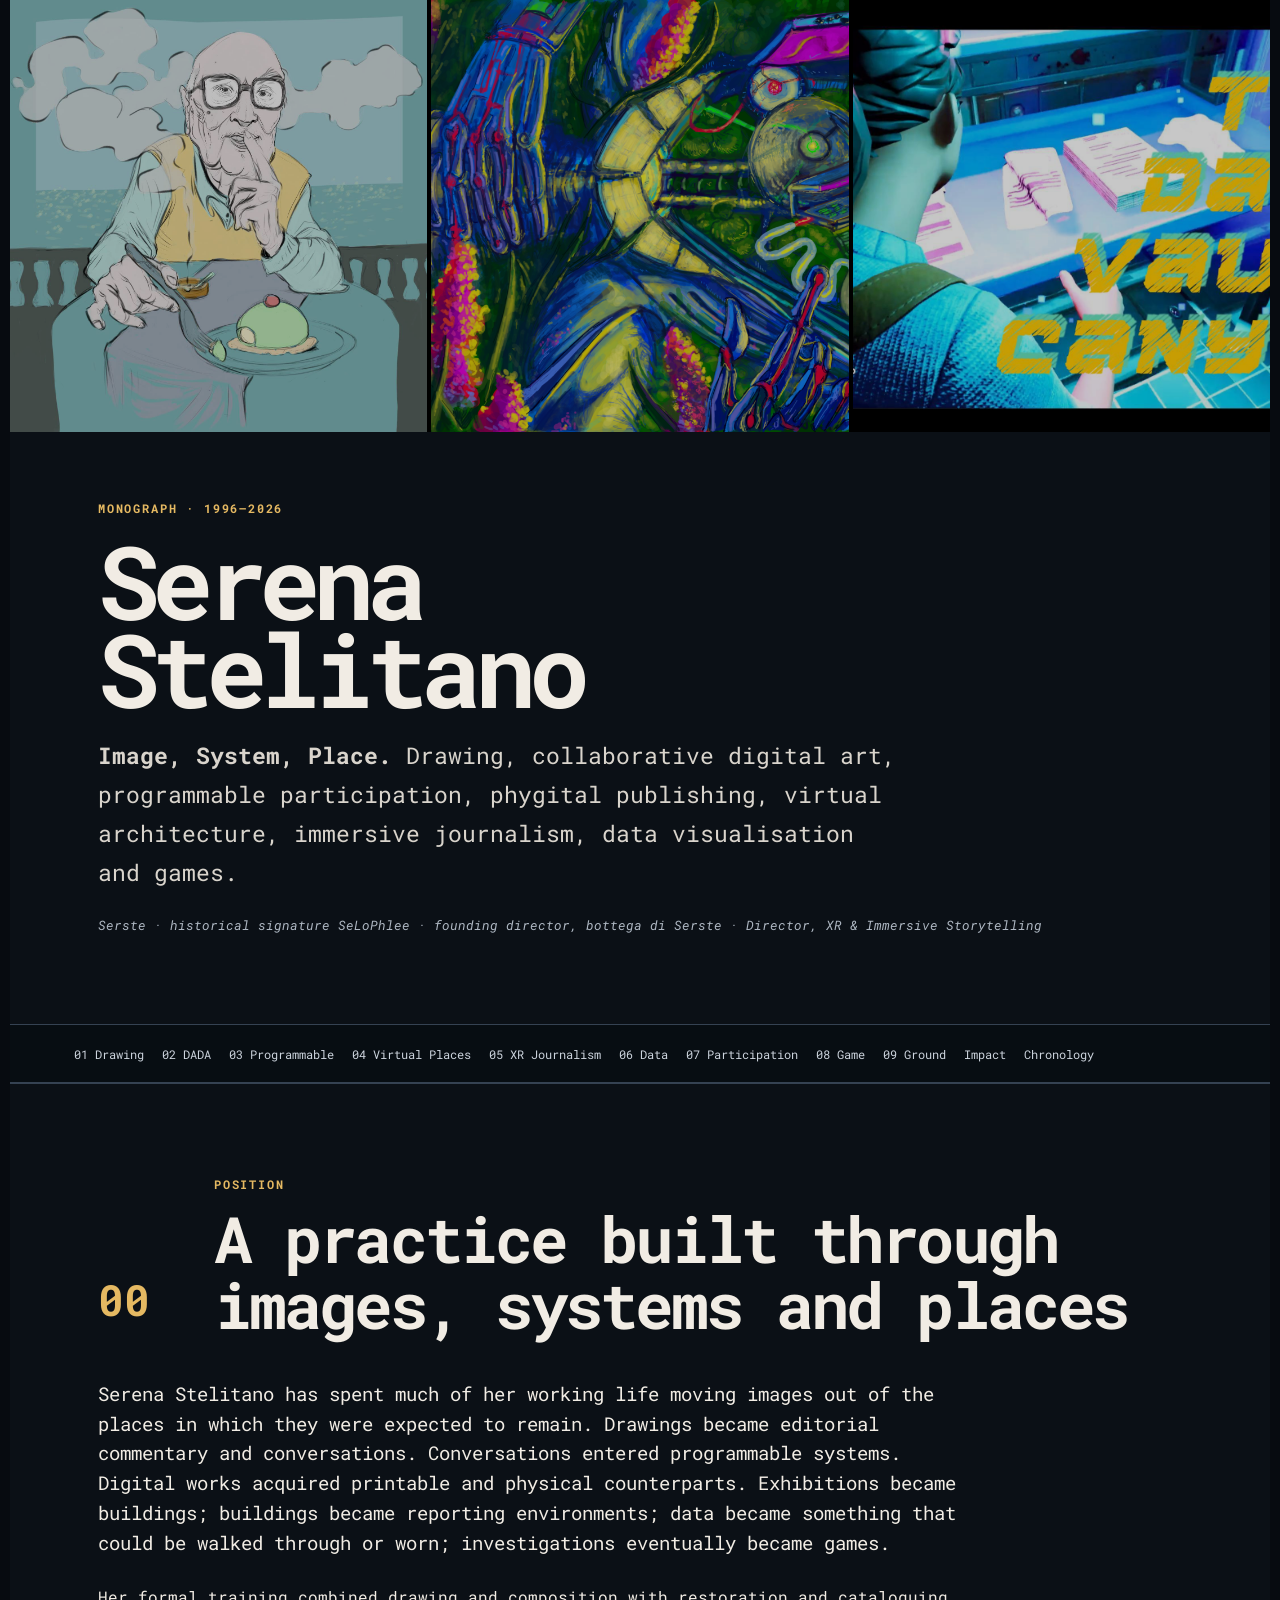
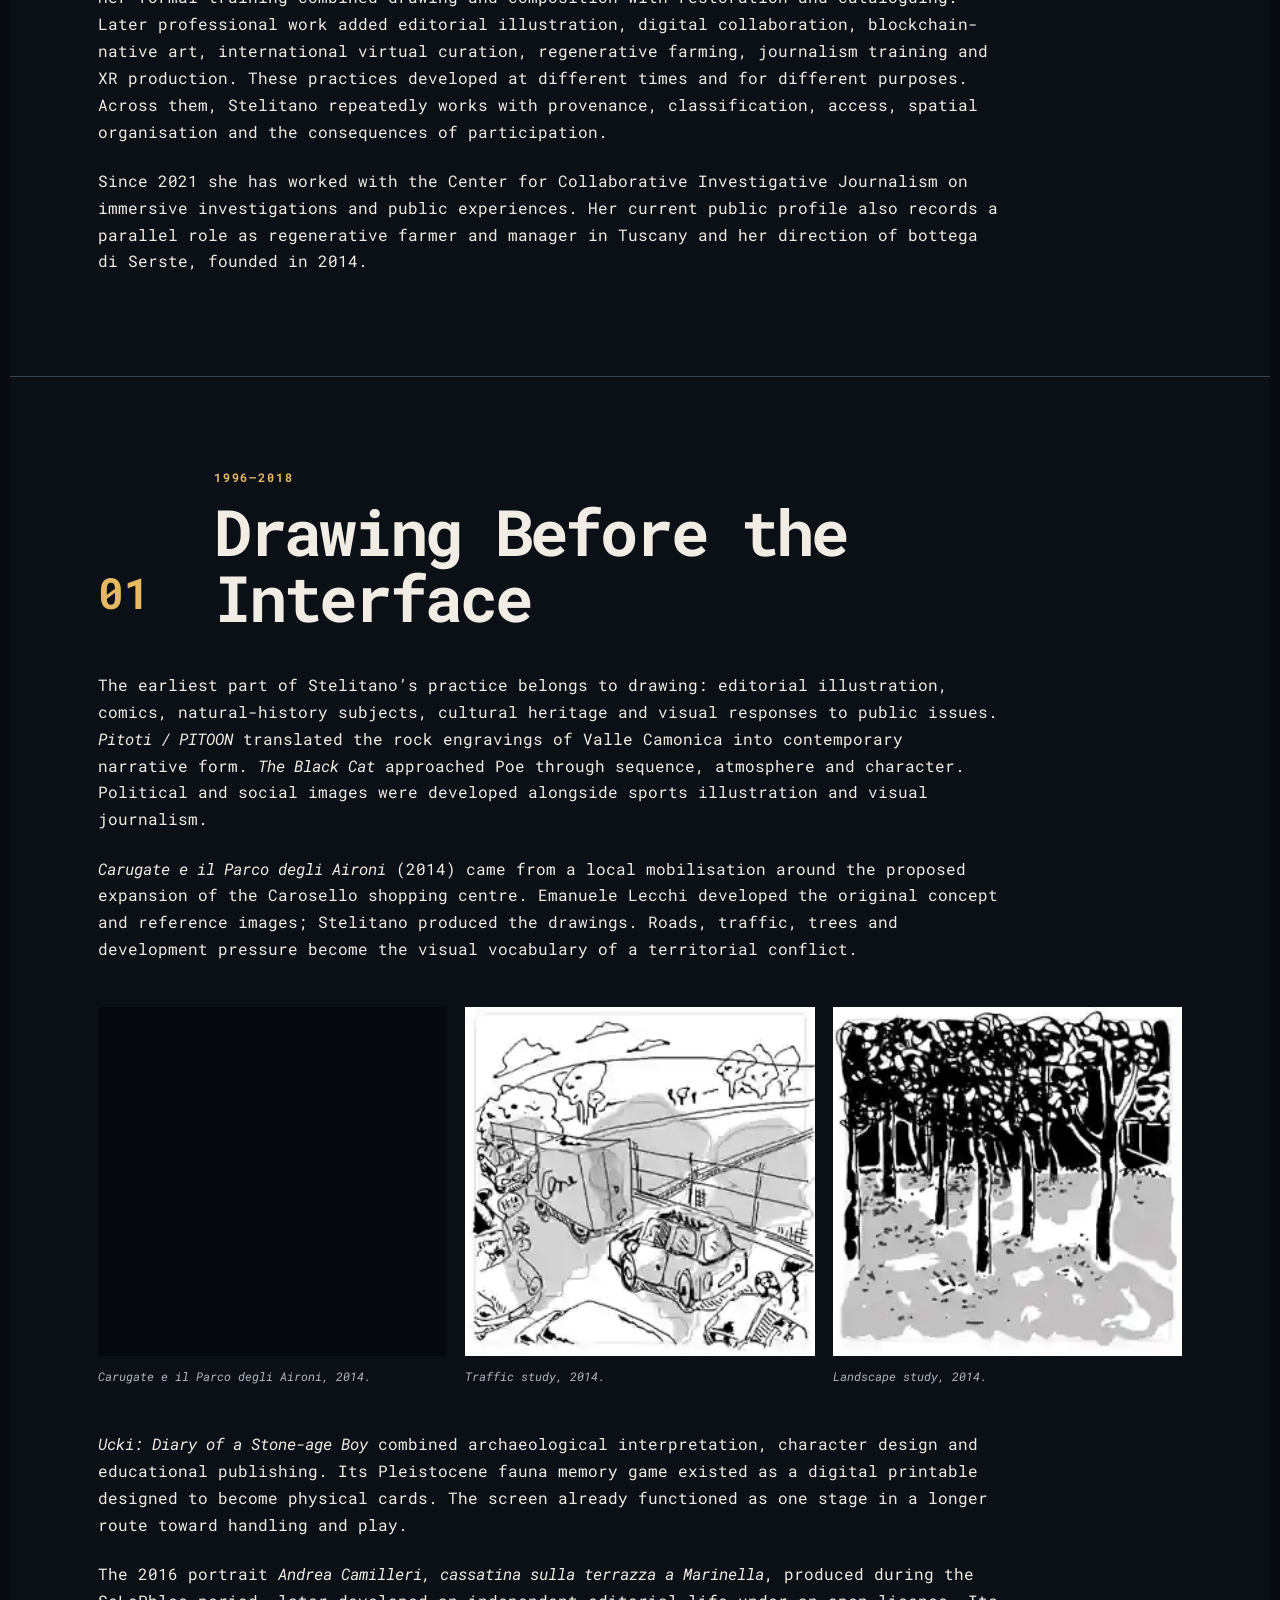
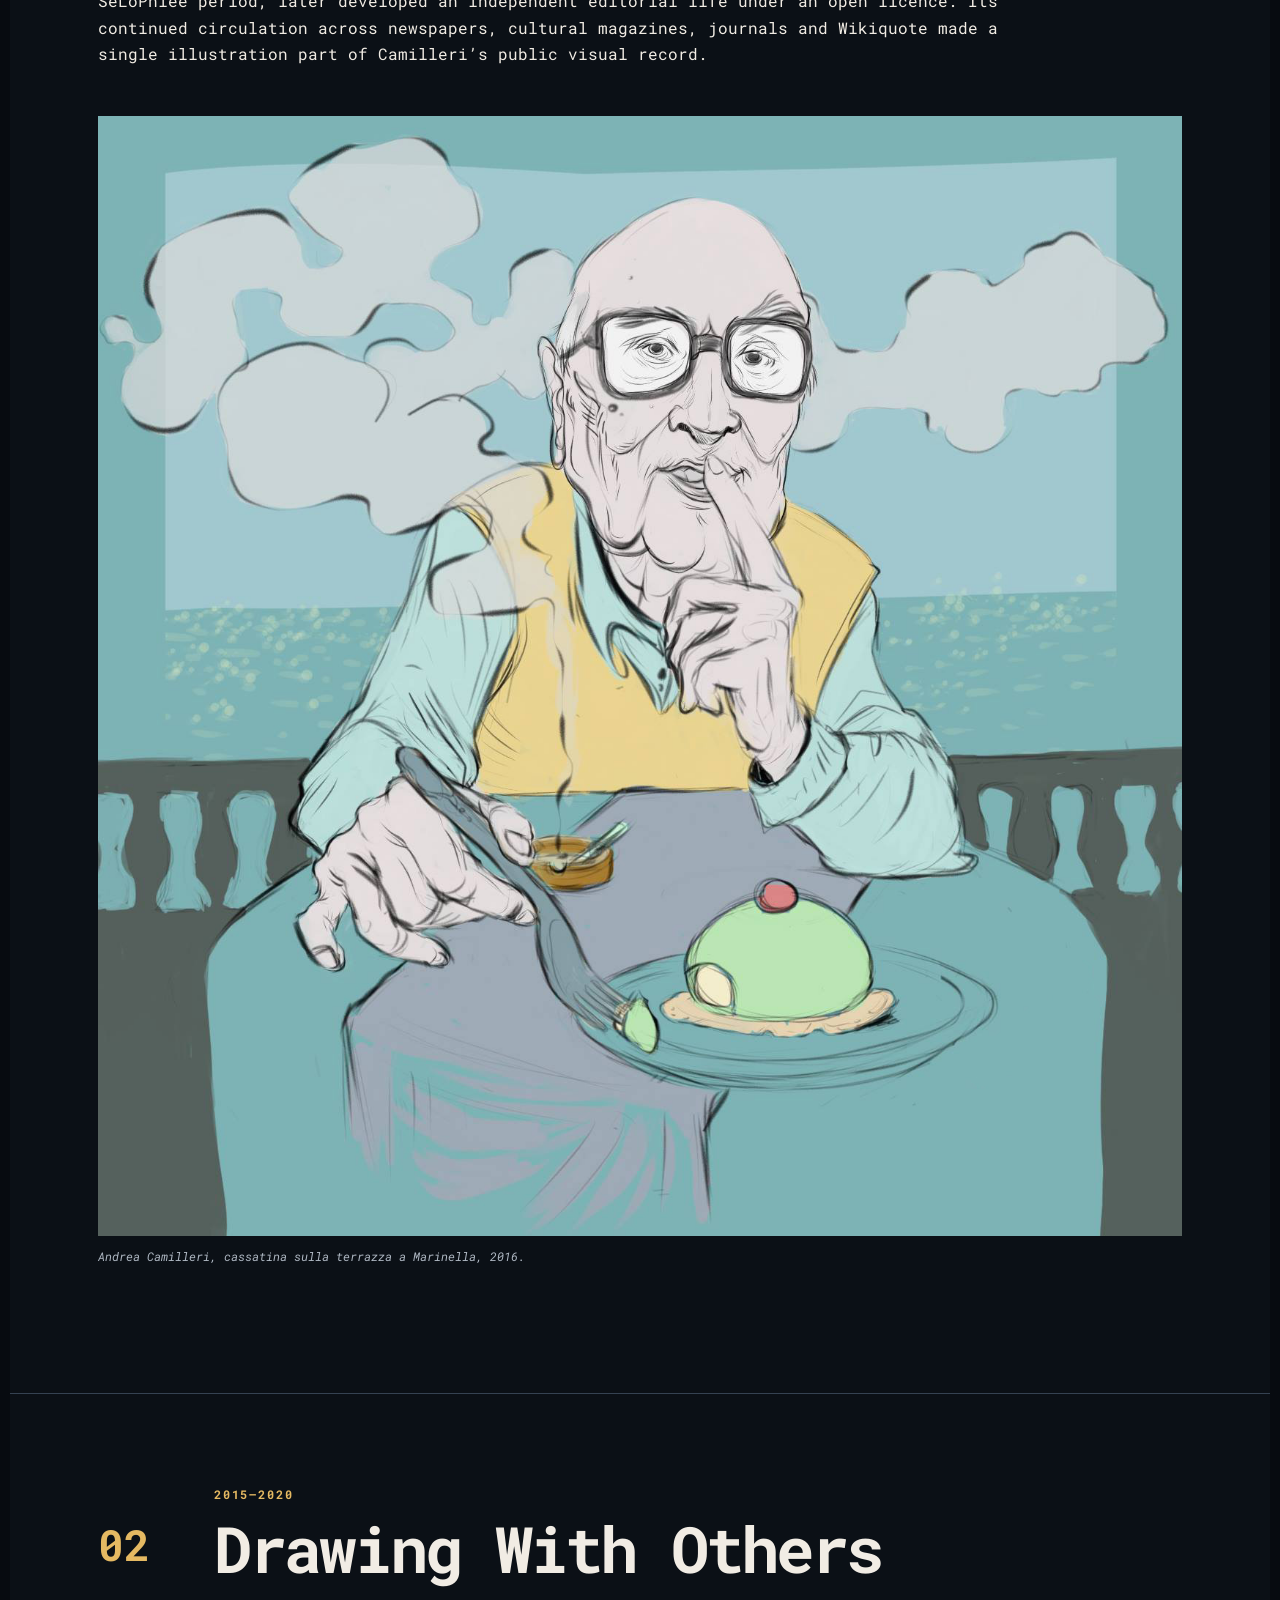
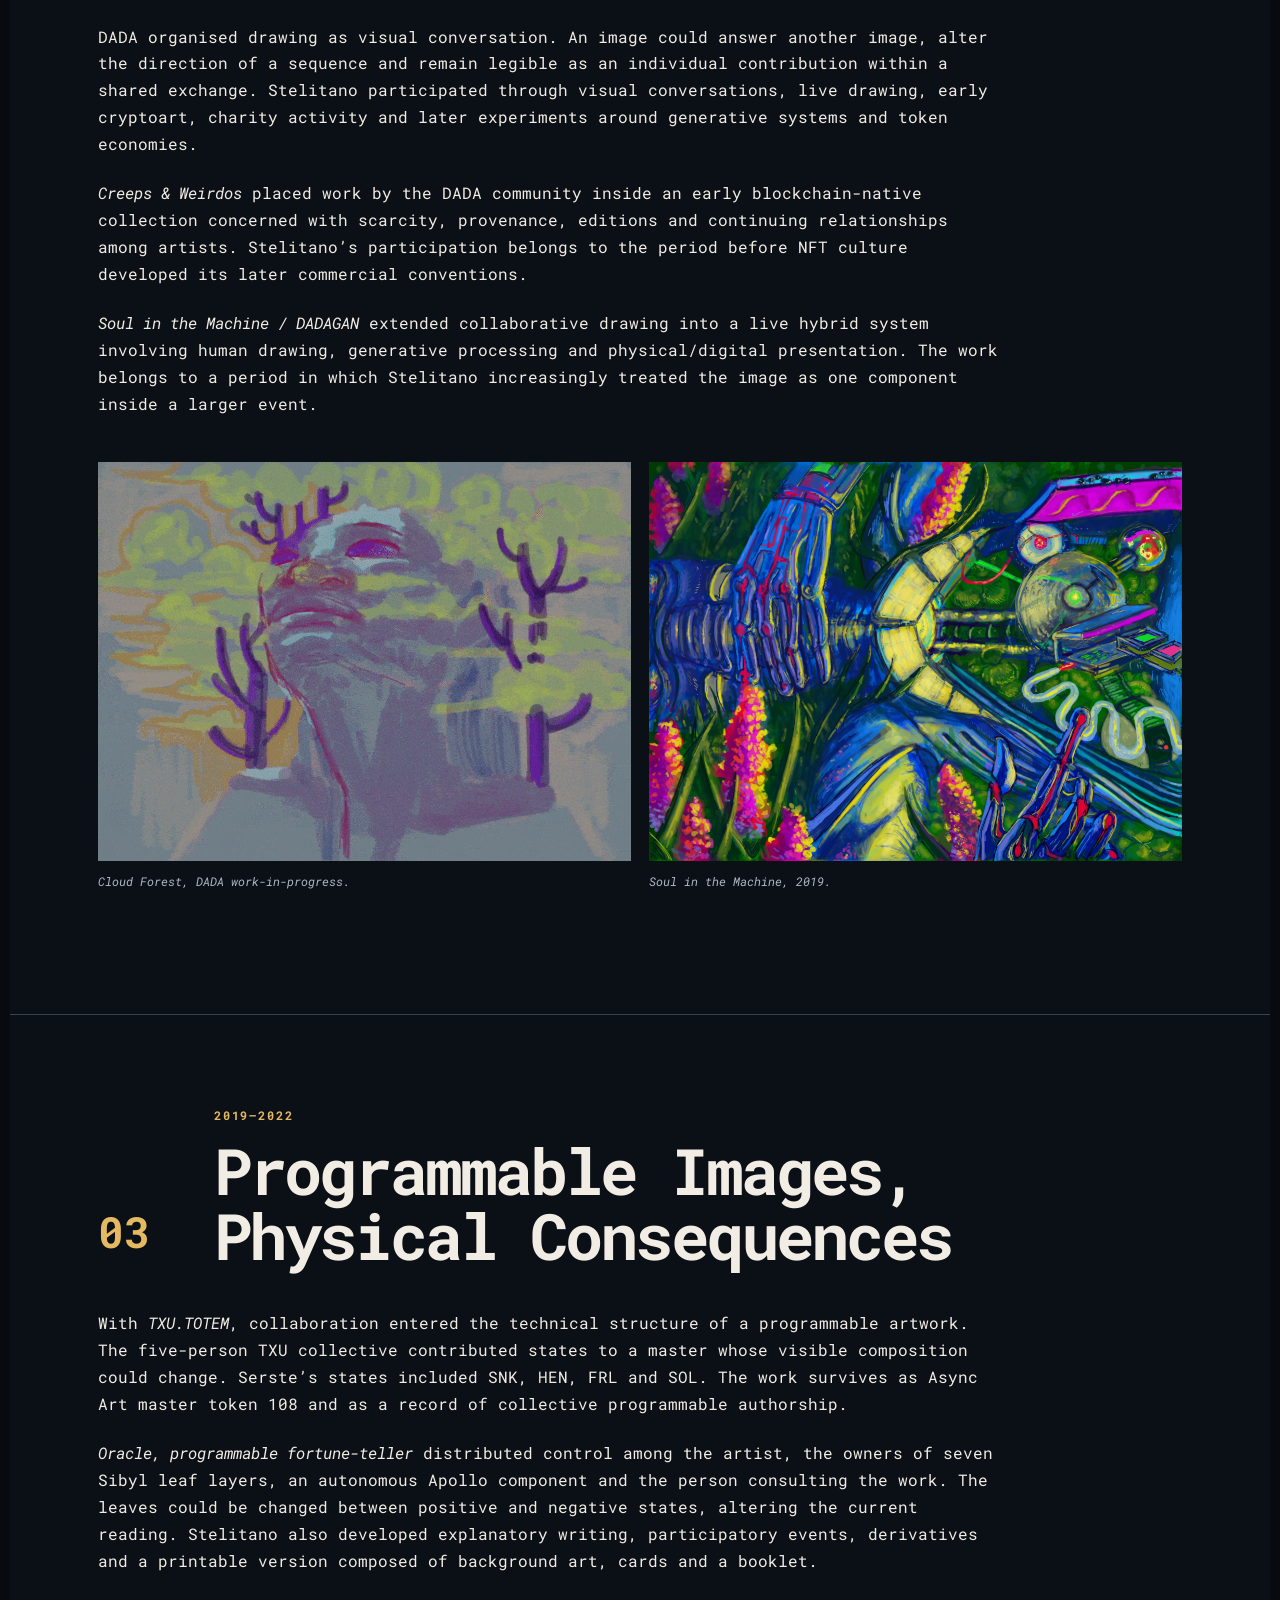
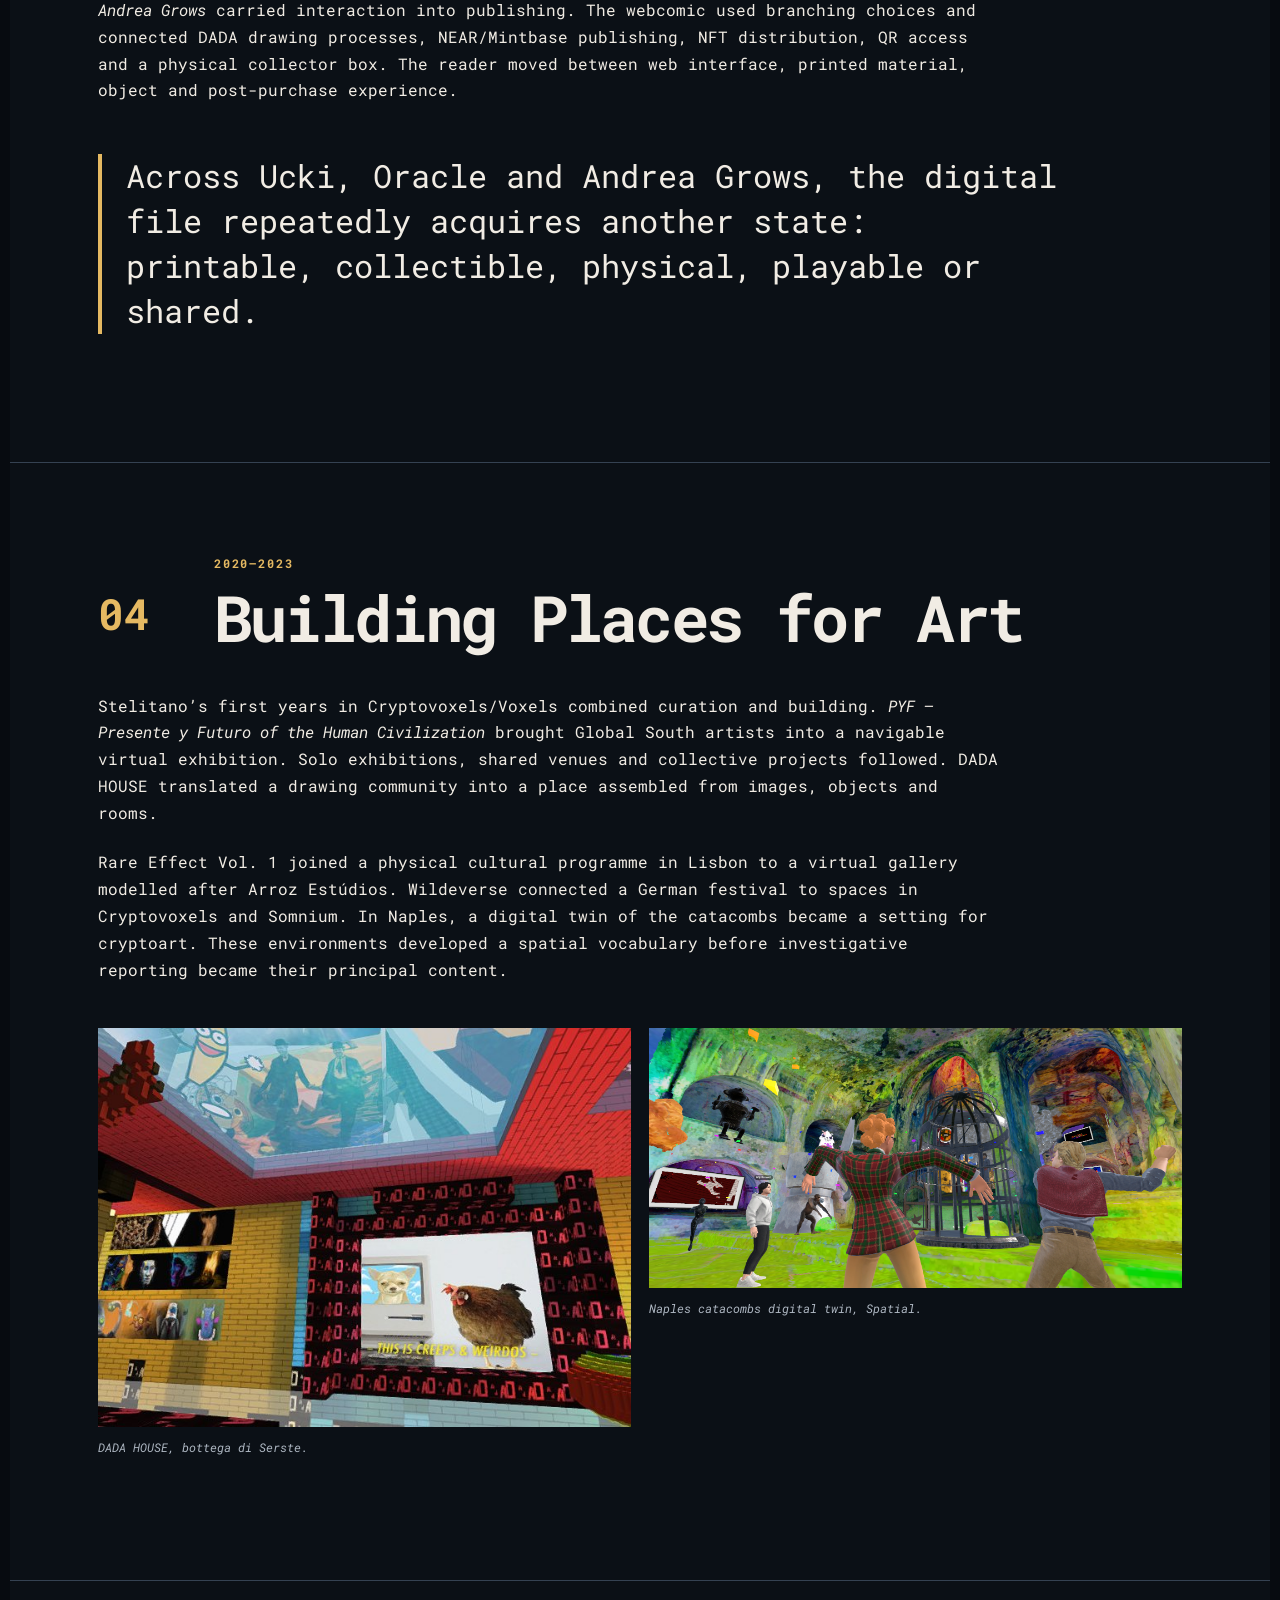
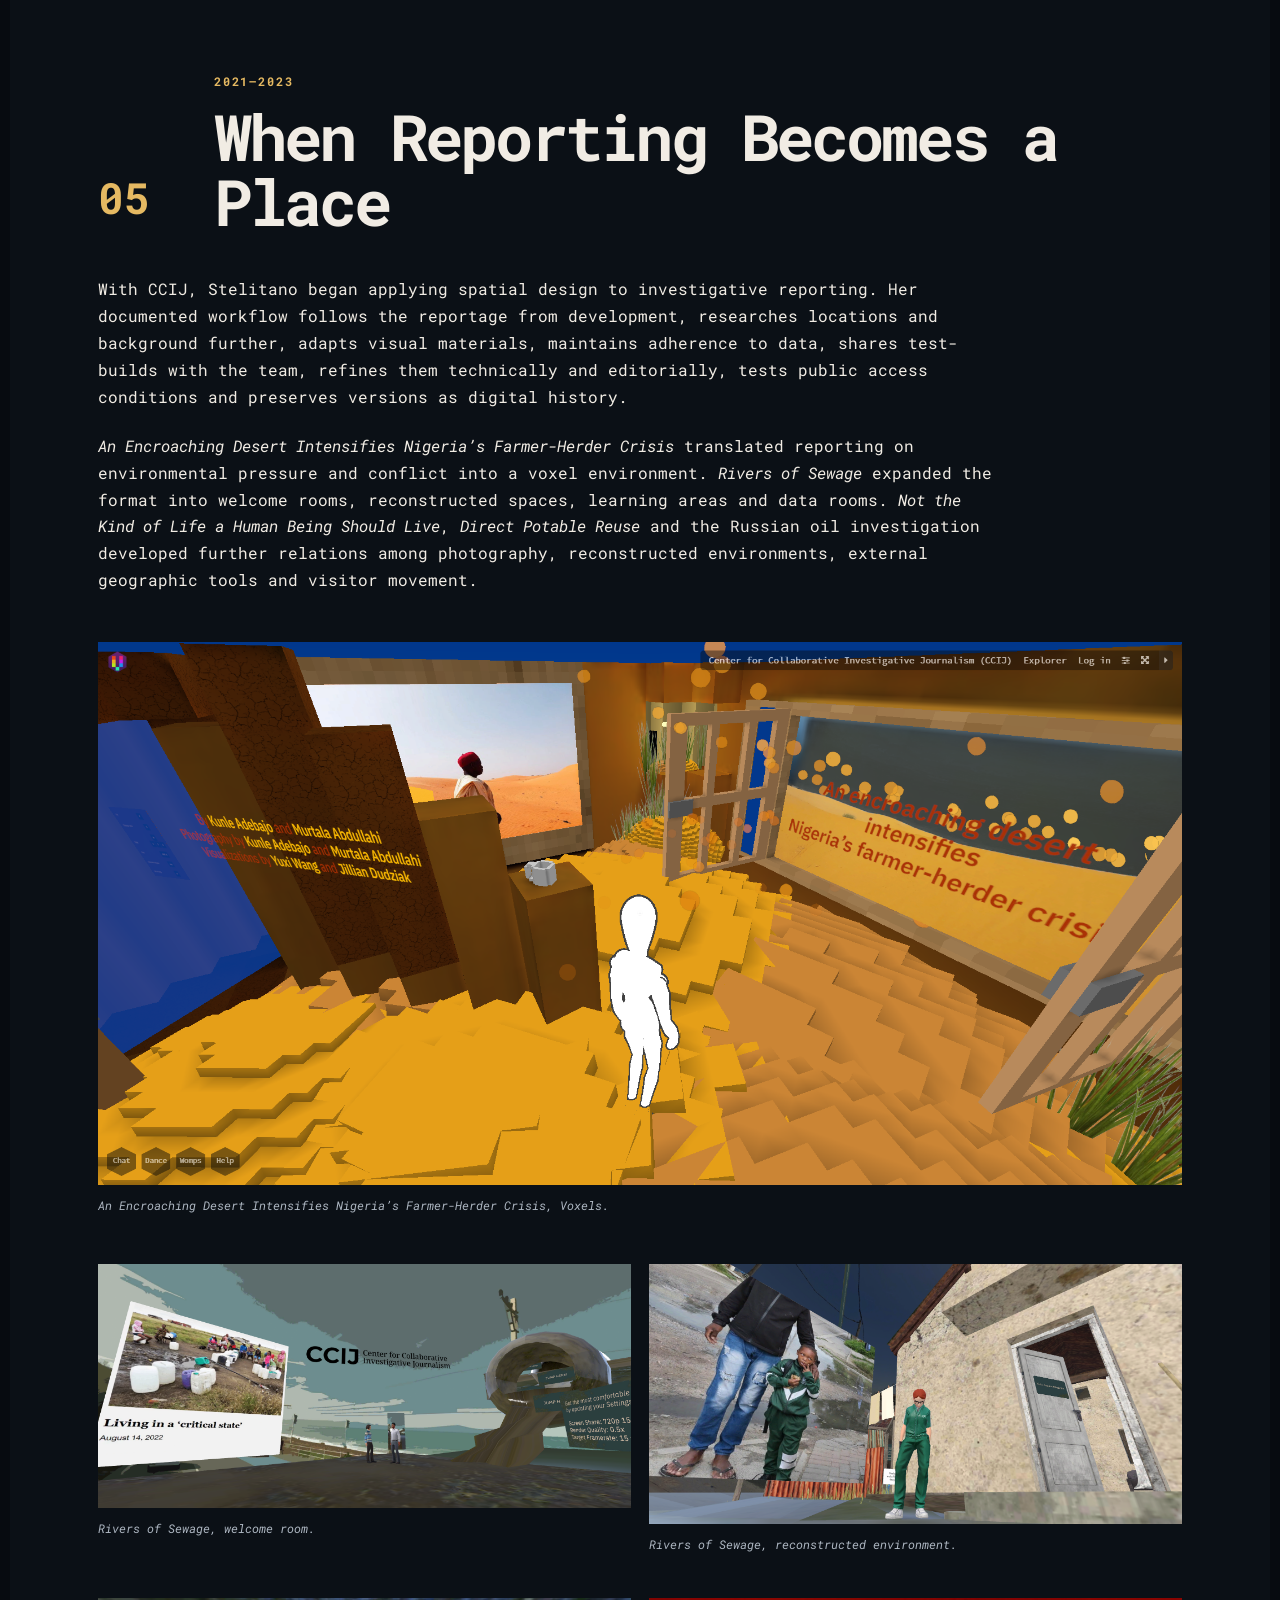
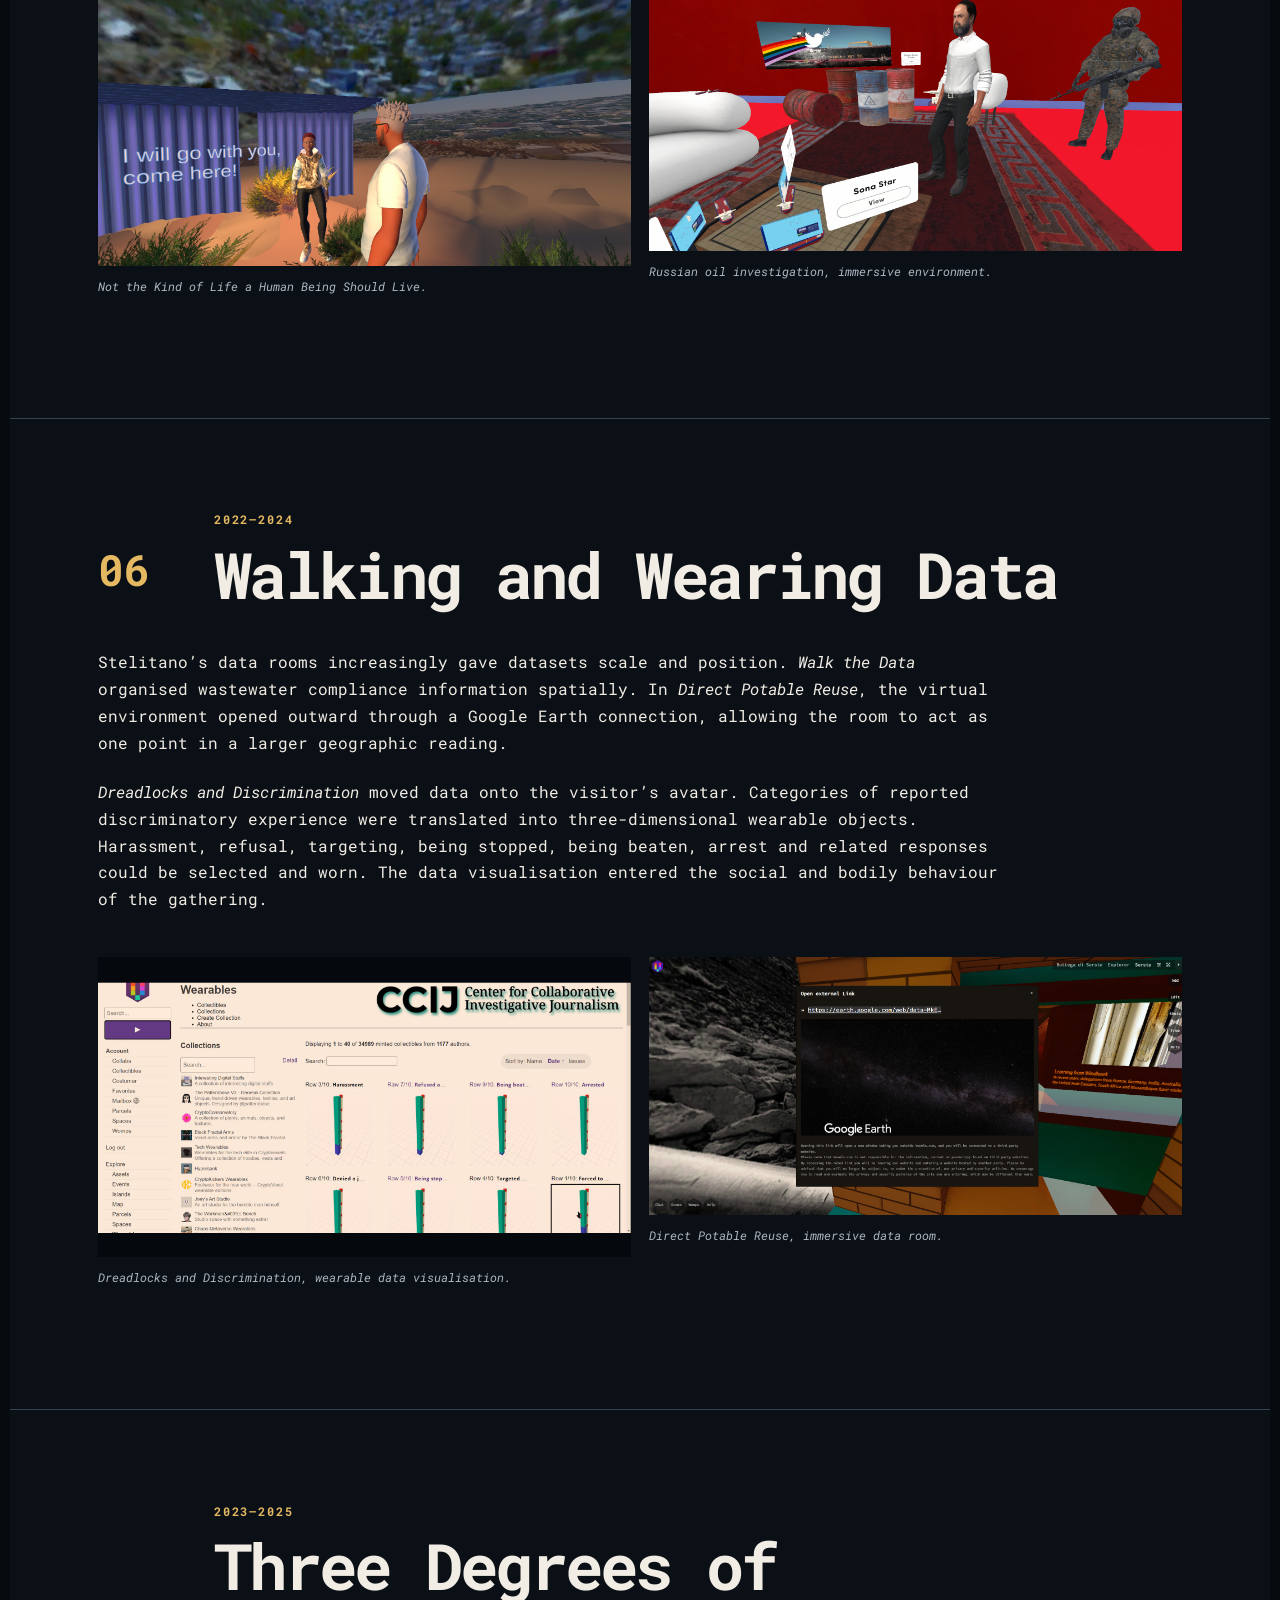
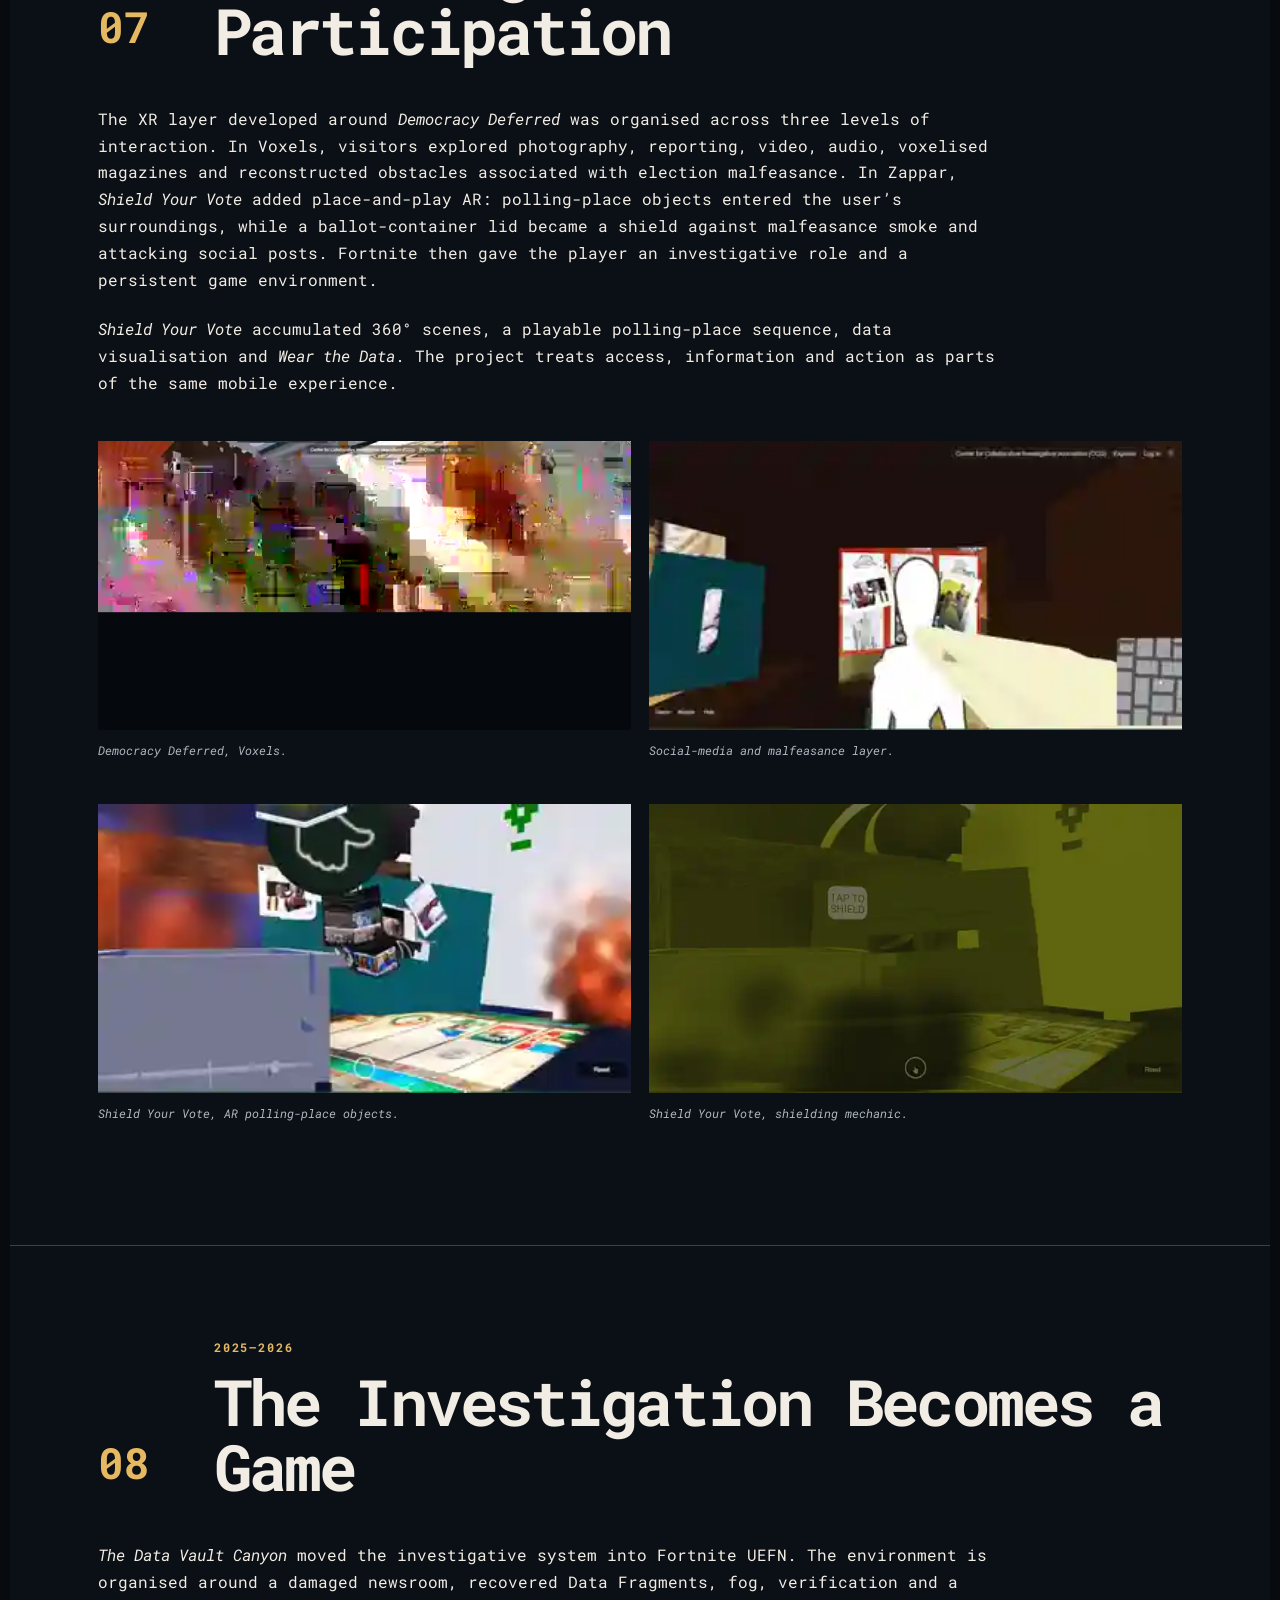
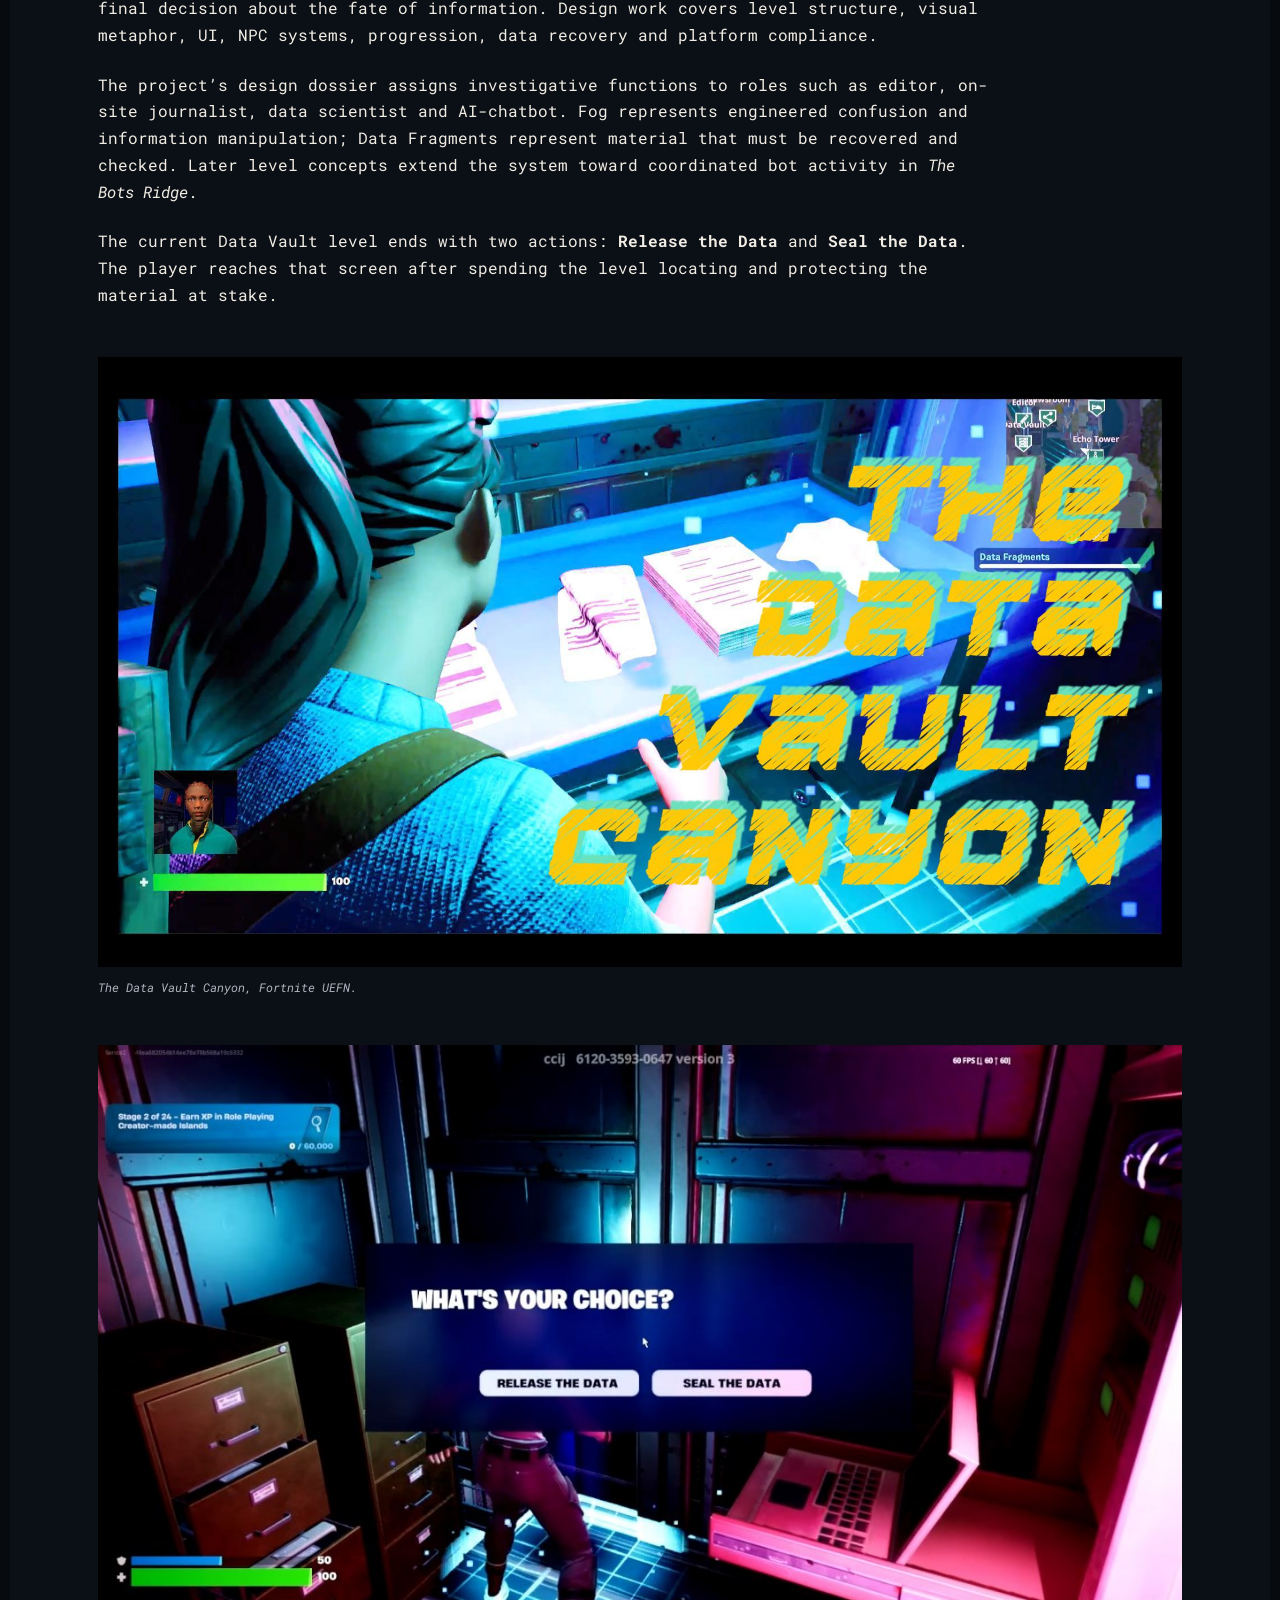
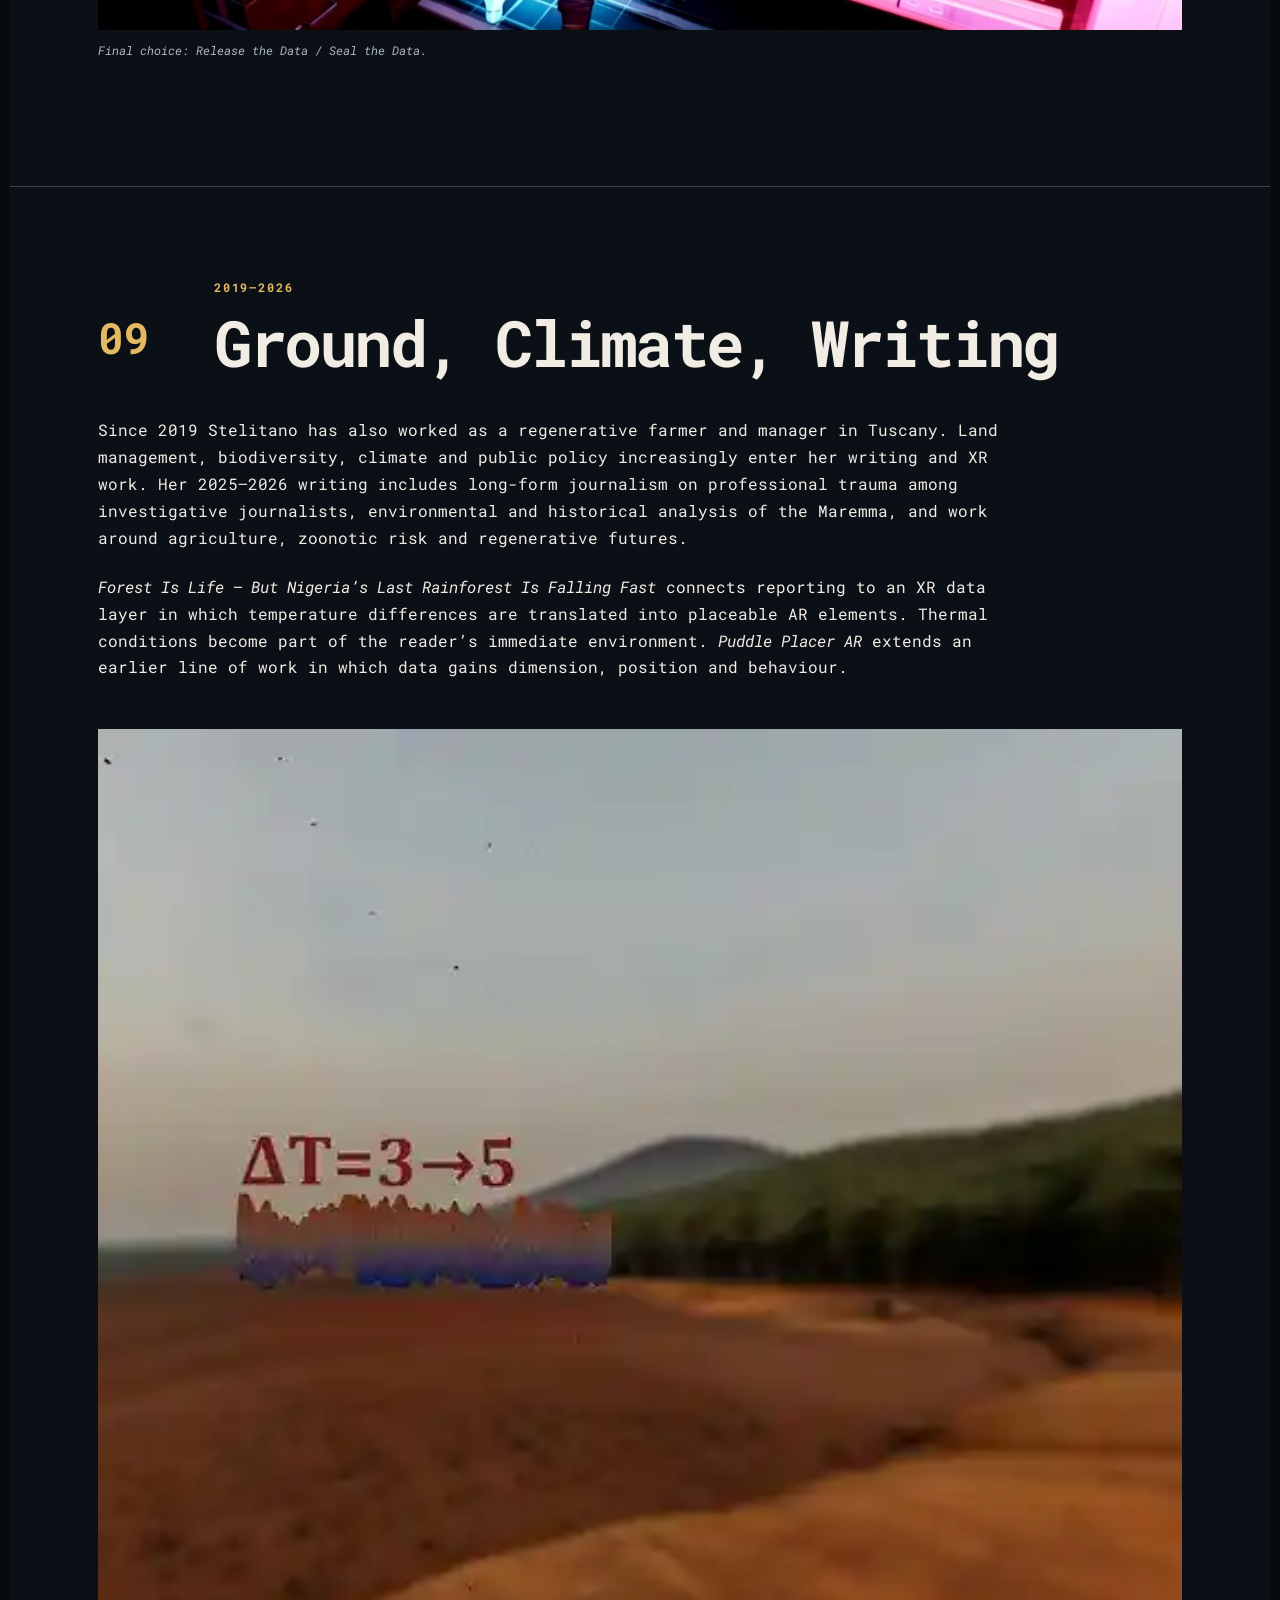
==== commit 1b8e07e6: "Finalize legacy monograph, XR impact and visual record" ====
--- a/index.html
+++ b/index.html
@@ -1,29 +1,38 @@
-<!DOCTYPE html>
-<html lang="en"><head><meta charset="utf-8"/><meta content="width=device-width, initial-scale=1" name="viewport"/><title>Serena Stelitano - Image, System, Place | Monograph 1996-2026</title>
-<meta content="Serena Stelitano / Serste - a 1996-2026 monograph on drawing, DADA, programmable art, phygital publishing, virtual environments, immersive journalism, data visualization, Shield Your Vote and The Data Vault Canyon." name="description"/>
-<meta content="Serena Stelitano, Serste, SeLoPhlee, XR, immersive storytelling, immersive journalism, DADA, Creeps and Weirdos, TXU TOTEM, Oracle programmable fortune teller, Andrea Grows, Voxels, Spatial, Shield Your Vote, Data Vault Canyon, Fortnite UEFN, data visualization, digital art, regenerative agriculture" name="keywords"/>
-<meta content="index,follow,max-image-preview:large" name="robots"/>
-<script type="application/ld+json">{"@context":"https://schema.org","@graph":[{"@type":"Person","@id":"#serena","name":"Serena Stelitano","alternateName":["Serste","SeLoPhlee"],"jobTitle":"Director, XR Products & Immersive Storytelling","url":"https://serste2.github.io/Public-Record-SEO-Master-1996-2026/","sameAs":["https://www.linkedin.com/in/serena-stelitano","https://commons.wikimedia.org/wiki/User:SerStelitano"],"knowsAbout":["XR","Immersive storytelling","Immersive journalism","Digital art","DADA","Programmable art","WebXR","Augmented reality","Interactive data visualization","Fortnite UEFN","Regenerative agriculture"]},{"@type":"CreativeWork","@id":"#monograph","name":"Serena Stelitano: Image, System, Place","datePublished":"2026","about":{"@id":"#serena"},"author":{"@id":"#serena"},"url":"https://serste2.github.io/Public-Record-SEO-Master-1996-2026/"}]}</script>
-<link href="https://fonts.googleapis.com" rel="preconnect"/><link crossorigin="" href="https://fonts.gstatic.com" rel="preconnect"/><link href="https://fonts.googleapis.com/css2?family=Roboto+Mono:ital,wght@0,400;0,700;1,400;1,700&amp;display=swap" rel="stylesheet"/><style>
-:root{--ink:#f4efe6;--paper:#0c1219;--paper2:#111a24;--gold:#c7964d;--tan:#a98d69;--navy:#182b47;--line:#344152;--muted:#aeb8c4}*{box-sizing:border-box}html{scroll-behavior:smooth}body{margin:0;background:#080d13;color:var(--ink);font-family:"Roboto Mono",monospace;font-size:16px;line-height:1.66}a{color:#e4bd7a;text-decoration-thickness:1px;text-underline-offset:3px}strong,b{font-weight:700}em,i{font-style:italic}.book{max-width:1260px;margin:auto;background:var(--paper);box-shadow:0 0 0 1px #1d2632}.page{padding:72px 8vw}.cover{min-height:100vh;display:flex;flex-direction:column;justify-content:space-between;position:relative;overflow:hidden}.cover:after{content:"";position:absolute;inset:0;background:linear-gradient(100deg,rgba(7,12,18,.98) 0%,rgba(7,12,18,.8) 48%,rgba(7,12,18,.25) 100%);pointer-events:none}.cover>*{position:relative;z-index:2}.cover-strip{position:absolute;inset:0;display:grid;grid-template-columns:1.15fr .85fr 1.1fr;opacity:.53;z-index:1}.cover-strip div{background-size:cover;background-position:center}.kicker,.chapter-number,.years,.label{color:var(--gold);font-size:.78rem;letter-spacing:.12em;text-transform:uppercase}.cover h1{font-size:clamp(3.2rem,8vw,7.3rem);line-height:.88;letter-spacing:-.08em;margin:.15em 0 .25em;max-width:900px}.cover .subtitle{font-size:clamp(1.15rem,2.1vw,1.8rem);max-width:720px}.cover .meta{font-size:.82rem;color:#d1d7de;max-width:650px}nav.contents{border-top:1px solid var(--line);border-bottom:1px solid var(--line);padding:28px 8vw;background:#0a1017;position:sticky;top:0;z-index:20}nav.contents ol{margin:0;padding:0;display:flex;gap:10px 24px;flex-wrap:wrap;list-style:none}nav.contents a{text-decoration:none;font-size:.77rem;color:#c7d0d9}.chapter{border-top:1px solid var(--line);padding:84px 8vw}.chapter-head{display:grid;grid-template-columns:110px 1fr;gap:32px;margin-bottom:48px}.chapter h2{font-size:clamp(2rem,5vw,4.6rem);line-height:1;letter-spacing:-.055em;margin:.08em 0}.chapter .deck{font-size:1.15rem;color:#d3dae1;max-width:760px}.prose{max-width:850px}.prose p{margin:0 0 1.45em}.prose p:first-child:first-letter{float:left;font-size:4.3rem;line-height:.82;padding:.08em .12em 0 0;color:var(--gold);font-weight:700}.pull{font-size:clamp(1.35rem,2.8vw,2.35rem);line-height:1.35;border-left:4px solid var(--gold);padding-left:28px;margin:52px 0;max-width:930px}.figure{margin:56px 0}.figure img{width:100%;height:auto;display:block;background:#060a0e}.figure figcaption{font-size:.73rem;color:var(--muted);margin-top:12px;max-width:900px}.grid2{display:grid;grid-template-columns:1fr 1fr;gap:24px;margin:48px 0}.grid2 .figure{margin:0}.fullbleed{margin-left:-8vw;margin-right:-8vw}.fullbleed img{width:100%}.dark-panel{background:#080d13;padding:42px;margin:48px 0;border:1px solid var(--line)}.timeline{display:grid;grid-template-columns:145px 1fr;gap:14px 28px;max-width:920px}.timeline dt{color:var(--gold);font-weight:700}.timeline dd{margin:0 0 16px}.endmatter{background:#080d13}.sources{font-size:.78rem}.sources li{margin-bottom:.65em}.colophon{font-size:.75rem;color:var(--muted);border-top:1px solid var(--line);padding-top:26px}.smallcaps{font-size:.74rem;letter-spacing:.09em;text-transform:uppercase;color:var(--tan)}@media(max-width:720px){.page,.chapter{padding:54px 24px}.chapter-head{grid-template-columns:1fr}.grid2{grid-template-columns:1fr}.fullbleed{margin-left:-24px;margin-right:-24px}.cover-strip{grid-template-columns:1fr}.cover-strip div:nth-child(n+2){display:none}nav.contents{position:static;padding:20px 24px}.timeline{grid-template-columns:1fr}}
-</style><link href="https://serste2.github.io/Public-Record-SEO-Master-1996-2026/" rel="canonical"/><meta content="https://serste2.github.io/Public-Record-SEO-Master-1996-2026/" property="og:url"/><meta content="https://serste2.github.io/Public-Record-SEO-Master-1996-2026/assets/volume/14-cassatina-marinella.jpg" property="og:image"/></head><body>
+<!doctype html>
+<html lang="en">
+<head>
+<meta charset="utf-8">
+<meta name="viewport" content="width=device-width,initial-scale=1">
+<title>Serena Stelitano — Image, System, Place | Monograph 1996–2026</title>
+<meta name="description" content="A monograph on Serena Stelitano (Serste): drawing, DADA, programmable art, phygital publishing, virtual architecture, immersive journalism, XR data visualisation, Shield Your Vote and The Data Vault Canyon, 1996–2026.">
+<meta name="keywords" content="Serena Stelitano, Serste, SeLoPhlee, XR, immersive storytelling, immersive journalism, DADA, Creeps and Weirdos, TXU TOTEM, Oracle programmable fortune teller, Andrea Grows, Voxels, Spatial, Shield Your Vote, Data Vault Canyon, Fortnite UEFN, data visualization, digital art, regenerative agriculture">
+<meta name="robots" content="index,follow,max-image-preview:large">
+<link rel="canonical" href="https://serste2.github.io/Public-Record-SEO-Master-1996-2026/">
+<meta property="og:type" content="article"><meta property="og:title" content="Serena Stelitano — Image, System, Place"><meta property="og:description" content="Monograph 1996–2026: image, participation, virtual space, data and games."><meta property="og:image" content="https://serste2.github.io/Public-Record-SEO-Master-1996-2026/assets/volume/07-data-vault-canyon.jpg"><meta property="og:url" content="https://serste2.github.io/Public-Record-SEO-Master-1996-2026/">
+<link rel="preconnect" href="https://fonts.googleapis.com"><link rel="preconnect" href="https://fonts.gstatic.com" crossorigin><link href="https://fonts.googleapis.com/css2?family=Roboto+Mono:ital,wght@0,400;0,700;1,400;1,700&display=swap" rel="stylesheet">
+<script type="application/ld+json">{"@context":"https://schema.org","@graph":[{"@type":"ProfilePage","@id":"https://serste2.github.io/Public-Record-SEO-Master-1996-2026/#profile","mainEntity":{"@id":"https://serste2.github.io/Public-Record-SEO-Master-1996-2026/#serena"}},{"@type":"Person","@id":"https://serste2.github.io/Public-Record-SEO-Master-1996-2026/#serena","name":"Serena Stelitano","alternateName":["Serste","SeLoPhlee"],"url":"https://serste2.github.io/Public-Record-SEO-Master-1996-2026/","jobTitle":"Director, XR & Immersive Storytelling","sameAs":["https://www.linkedin.com/in/serena-stelitano","https://commons.wikimedia.org/wiki/User:SerStelitano"],"knowsAbout":["Extended Reality","Immersive storytelling","Immersive journalism","Digital art","DADA","Programmable art","WebXR","Augmented reality","Interactive data visualization","Fortnite UEFN","Regenerative agriculture"]},{"@type":"Book","@id":"https://serste2.github.io/Public-Record-SEO-Master-1996-2026/#monograph","name":"Serena Stelitano — Image, System, Place","datePublished":"2026","inLanguage":"en","about":{"@id":"https://serste2.github.io/Public-Record-SEO-Master-1996-2026/#serena"},"url":"https://serste2.github.io/Public-Record-SEO-Master-1996-2026/"}]}</script>
+<style>
+:root{--bg:#0b1016;--panel:#111923;--text:#f1ece4;--muted:#aeb7c2;--gold:#e5b962;--line:#354252}*{box-sizing:border-box}html{scroll-behavior:smooth}body{margin:0;background:#070b10;color:var(--text);font-family:"Roboto Mono",monospace;font-size:16px;line-height:1.68}a{color:var(--gold);text-underline-offset:3px}strong,b{font-weight:700}em,i{font-style:italic}.book{max-width:1260px;margin:auto;background:var(--bg)}.page{padding:78px clamp(24px,7vw,88px);border-top:1px solid var(--line)}.cover{min-height:100vh;display:grid;grid-template-rows:48vh 1fr;border-top:0}.cover-images{display:grid;grid-template-columns:1fr 1fr 1fr;gap:4px;background:#000}.cover-images img{width:100%;height:48vh;object-fit:cover;opacity:.78}.cover-copy{padding:54px clamp(24px,7vw,88px) 74px}.eyebrow{font-size:.76rem;text-transform:uppercase;letter-spacing:.15em;color:var(--gold);font-weight:700}.cover h1{font-size:clamp(3.1rem,8vw,7.3rem);line-height:.86;letter-spacing:-.07em;margin:.18em 0}.dek{font-size:clamp(1rem,2vw,1.45rem);max-width:800px;color:#d9d4cc}.meta{color:var(--muted);font-size:.8rem;font-style:italic}nav{position:sticky;top:0;z-index:10;background:#080d13ee;border-top:1px solid var(--line);border-bottom:1px solid var(--line);padding:15px clamp(18px,5vw,64px)}nav a{font-size:.72rem;text-decoration:none;color:#ccd4dd;margin-right:18px;white-space:nowrap}.chapter-head{display:grid;grid-template-columns:90px 1fr;gap:26px;align-items:end;margin-bottom:42px}.no{color:var(--gold);font-size:2.7rem;font-weight:700}.page h2{font-size:clamp(2rem,5vw,4rem);line-height:1.02;letter-spacing:-.045em;margin:0}.page h3{font-size:1.2rem;color:var(--gold);margin:42px 0 14px}.lead{font-size:1.2rem;line-height:1.55;max-width:880px}.prose{max-width:900px}.prose p{margin:0 0 1.4em}.figure{margin:48px 0}.figure img{width:100%;display:block;background:#05080c}.figure figcaption{font-size:.76rem;color:var(--muted);font-style:italic;margin-top:10px}.grid2,.grid3{display:grid;gap:18px;margin:44px 0}.grid2{grid-template-columns:1fr 1fr}.grid3{grid-template-columns:repeat(3,1fr)}.grid2 .figure,.grid3 .figure{margin:0}.pull{font-size:clamp(1.2rem,2.5vw,2rem);line-height:1.4;border-left:4px solid var(--gold);padding-left:24px;margin:50px 0;max-width:960px}.metrics{display:grid;grid-template-columns:repeat(4,1fr);gap:14px;margin:34px 0}.metric{background:var(--panel);border:1px solid var(--line);padding:22px}.metric b{display:block;color:var(--gold);font-size:2rem;line-height:1.05;margin-bottom:12px}.metric span{font-size:.78rem;color:var(--muted)}.chronology{width:100%;border-collapse:collapse}.chronology td{padding:12px 7px;border-top:1px solid var(--line);vertical-align:top}.chronology td:first-child{width:145px;color:var(--gold);font-weight:700}.sources li{margin-bottom:10px;color:var(--muted)}.small{font-size:.78rem;color:var(--muted)}@media(max-width:760px){.cover-images{grid-template-columns:1fr}.cover-images img:nth-child(n+2){display:none}.chapter-head{grid-template-columns:1fr}.grid2,.grid3,.metrics{grid-template-columns:1fr}nav{position:static}.chronology td{display:block}.chronology td:first-child{width:auto;padding-bottom:0}}
+</style>
+</head>
+<body>
 <div class="book">
-<section class="cover page">
-<div class="cover-strip"><div style="background-image:url('assets/volume/14-cassatina-marinella.jpg')"></div><div style="background-image:url('assets/volume/01-cloud-forest-dada.gif')"></div><div style="background-image:url('assets/volume/07-data-vault-canyon.jpg')"></div></div>
-<div><p class="kicker">Monograph / 1996-2026</p><h1>Serena<br/>Stelitano</h1><p class="subtitle"><strong>Image, System, Place</strong><br/><em>Drawing, programmable art, virtual environments, immersive journalism and games.</em></p></div>
-<div class="meta"><strong>Serste</strong> / historical signature <strong>SeLoPhlee</strong><br/>Founding Director, bottega di Serste · XR &amp; Immersive Storytelling, CCIJ · Regenerative farmer and manager, Tuscany</div>
-</section>
-<nav class="contents"><ol><li><a href="#ch1">01 Drawing Before the Interface</a></li><li><a href="#ch2">02 Drawing With Others</a></li><li><a href="#ch3">03 Programmable Images</a></li><li><a href="#ch4">04 Building Places for Art</a></li><li><a href="#ch5">05 When Reporting Becomes a Place</a></li><li><a href="#ch6">06 Walking and Wearing Data</a></li><li><a href="#ch7">07 Three Degrees of Participation</a></li><li><a href="#ch8">08 The Investigation Becomes a Game</a></li><li><a href="#ch9">09 Parallel Ground</a></li><li><a href="#chronology">Chronology</a></li></ol></nav>
-<section class="chapter" id="ch1"><div class="chapter-head"><div><p class="chapter-number">01</p><p class="years">1996-2018</p></div><div><h2>Drawing Before the Interface</h2><p class="deck">Before spatial media, programmable layers and game systems, Stelitano worked through drawing: editorial illustration, literary adaptation, comics, cultural heritage, natural-history subjects and educational publishing.</p></div></div><div class="prose"><p>Serena Stelitano's practice begins with an education in drawing, composition, restoration and cataloguing at the Liceo Artistico Maffeo Olivieri. The curriculum also included law and economics. These disciplines recur later through questions of authorship, classification, circulation, ownership, evidence and public access.</p><p>Her early professional work moved between editorial illustration, comics, cultural interpretation and design. The Pitoti / PITOON work around Valle Camonica translated rock engravings into contemporary narrative forms. <em>The Black Cat</em> developed Poe through sequential imagery and atmosphere. Social and political illustrations compressed current events into single images, while the sports work for <em>Visto dal basso</em> required caricature, timing and the quick legibility of editorial drawing.</p></div><figure class="figure"><img alt="Andrea Camilleri, cassatina sulla terrazza a Marinella, 2016" loading="lazy" src="assets/volume/14-cassatina-marinella.jpg"/><figcaption><em>Andrea Camilleri, cassatina sulla terrazza a Marinella</em>, 2016. Serena Stelitano / SeLoPhlee. CC BY-SA 4.0.</figcaption></figure><div class="prose"><p>The 2016 portrait of Andrea Camilleri acquired an unusually long editorial life. Published under an open licence, it circulated through newspapers, cultural publications, periodicals and reference contexts in several countries. The drawing condenses Camilleri's recognisable features into a scene with its own small narrative: cassatina, terrace, sea, cigarette, pause.</p><p><em>Ucki: Diary of a Stone-age Boy</em> placed illustration inside an educational system. Character design and archaeological reconstruction were joined by the Pleistocene Fauna Memory Game / <em>Kartenspiel Tiere Kiste</em>, developed as a digital printable memory game and physical card format. Image, classification and play were already connected through use.</p></div></section>
-<section class="chapter" id="ch2"><div class="chapter-head"><div><p class="chapter-number">02</p><p class="years">2015-2020</p></div><div><h2>Drawing With Others</h2><p class="deck">DADA introduced a social structure in which drawing could operate as reply, sequence and shared construction.</p></div></div><div class="prose"><p>Stelitano joined DADA's visual-conversation culture before blockchain art developed its later market conventions. A drawing on DADA could answer another drawing, redirect a sequence or become the condition for somebody else's response. The image retained an author while belonging to a larger conversational structure.</p><p>Her participation extended through visual conversations, live drawing, early cryptoart, charity initiatives and collective experiments. <em>Creeps &amp; Weirdos</em> brought drawings from this context into one of DADA's early blockchain collections, establishing digital scarcity, provenance and royalties inside an existing artistic community.</p></div><div class="grid2"><figure class="figure"><img alt="Cloud Forest work in progress from DADA" loading="lazy" src="assets/volume/01-cloud-forest-dada.gif"/><figcaption><em>Cloud Forest</em>. Monolayer digital painting, work-in-progress from DADA.</figcaption></figure><figure class="figure"><img alt="Soul in the Machine collaborative phygital project" loading="lazy" src="assets/volume/05-soul-in-the-machine.png"/><figcaption><em>Soul in the Machine</em>, 2019. Monolayer digital painting within a collaborative phygital project.</figcaption></figure></div><div class="prose"><p><em>Soul in the Machine</em> and DADAGAN extended collaborative drawing into a hybrid setting involving human drawing, generative processes, live participation and physical/digital presentation. The work belongs to an early period in which AI-adjacent image systems were being explored through collective practice rather than as isolated production tools.</p><p>The habits developed through DADA persist in later projects: attribution remains visible, contributions are structurally interdependent, and an authored element can retain its identity inside a system assembled by several people.</p></div></section>
-<section class="chapter" id="ch3"><div class="chapter-head"><div><p class="chapter-number">03</p><p class="years">2019-2022</p></div><div><h2>Programmable Images, Physical Consequences</h2><p class="deck">TXU.TOTEM, Oracle and Andrea Grows placed authorship inside rules, layers, ownership and movement between digital and physical formats.</p></div></div><div class="prose"><p><em>TXU.TOTEM</em> was produced by a five-person collective on Async Art. Its master and layer structure allowed the visible work to change through different contributor states. Stelitano's four recorded states — SNK, HEN, FRL and SOL — operated inside a composition that remained variable.</p><p><em>Oracle, programmable fortune-teller</em> developed the same interest in distributed control through a work designed around seven leaves of the Sibyl. Layer owners could select positive or negative states; their combination generated the current reading. Apollo introduced an autonomous layer. Artist, collectors, automation and the person consulting the work occupied different positions within the same system.</p><p><em>Oracle</em> also existed through a dedicated frontend, written explanations, derivatives and a printable version. The digital work generated routes toward paper and physical handling, continuing a pattern already present in the printable memory game made for <em>Ucki</em>.</p><p><em>Andrea Grows</em> expanded these relationships through an interactive webcomic, branching choices, DADA sketchbook, NFT publishing on NEAR / Mintbase, QR flows and a physical Collector Box. Publishing became a sequence of encounters across screen, token, printed object and delivery.</p></div><p class="pull">Across these projects, agency is distributed among artist, collector, system and participant. The visible object changes according to who is allowed to act.</p></section>
-<section class="chapter" id="ch4"><div class="chapter-head"><div><p class="chapter-number">04</p><p class="years">2020-2023</p></div><div><h2>Building Places for Art</h2><p class="deck">Virtual architecture turned exhibition design into movement, encounter and public use.</p></div></div><figure class="figure fullbleed"><img alt="DADA HOUSE collaborative metaverse venue in Voxels" loading="lazy" src="assets/volume/15-dada-house-voxels.jpg"/><figcaption><em>DADA HOUSE</em>, bottega di Serste, Voxels. Collaborative metaverse venue.</figcaption></figure><div class="prose"><p>Stelitano's first Voxels exhibitions were conceived as places with routes, rooms, hidden elements and social uses. <em>PYF – Presente y Futuro of the Human Civilization</em> brought Global South artists into a virtual exhibition built and curated in 2020. Solo presentations, collaborative venues and <em>The Pagans and their Rites</em> followed.</p><p>Opening events made the architecture legible through occupation. Avatars moved, gathered, danced and encountered works at different scales. The exhibition existed through the relationship between build, artwork and visitors.</p></div><div class="grid2"><figure class="figure"><img alt="Party at Angie Taylor exhibition in Voxels" loading="lazy" src="assets/volume/13-angie-taylor-party.gif"/><figcaption>Opening and social use of a Voxels exhibition space.</figcaption></figure><figure class="figure"><img alt="Cryptoart exhibition in a digital twin of Naples catacombs" loading="lazy" src="assets/volume/04-naples-catacombs-spatial.png"/><figcaption><em>Naples, the metaverse</em>. Cryptoart exhibition inside a digital twin of Naples' catacombs, Spatial.</figcaption></figure></div><div class="prose"><p>Hybrid festival commissions widened the scale. For <em>Rare Effect Vol. 1</em>, Stelitano modelled the virtual gallery connected to Arroz Estúdios in Lisbon. <em>Wildeverse</em> linked a physical German festival to metaverse environments and NFT programming. The projects joined venue building, curation, streaming, openings and live audiences.</p></div></section>
-<section class="chapter" id="ch5"><div class="chapter-head"><div><p class="chapter-number">05</p><p class="years">2021-2023</p></div><div><h2>When Reporting Becomes a Place</h2><p class="deck">With CCIJ, spatial design became a way of organising investigative material: photographs, data, testimony, geography and sequence.</p></div></div><div class="prose"><p>Stelitano began working with the Center for Collaborative Investigative Journalism in 2021. Her documented workflow developed alongside the reporting itself: follow an investigation from the beginning, research location and background, adapt visual materials, maintain adherence to data, produce early test-builds, refine them through editorial and technical feedback, test them on real devices and preserve previous versions as digital historical objects.</p></div><figure class="figure fullbleed"><img alt="CCIJ immersive room for An Encroaching Desert Intensifies Nigeria farmer-herder crisis" loading="lazy" src="assets/volume/02-ccij-nigeria-farmer-herder.png"/><figcaption><em>An Encroaching Desert Intensifies Nigeria's Farmer-Herder Crisis</em>, CCIJ / Voxels, 2022. Room 1 of 4.</figcaption></figure><div class="prose"><p>In <em>An Encroaching Desert Intensifies Nigeria's Farmer-Herder Crisis</em>, photography, text, spatial obstacles and a voxelised environment created an encounter with the geography of the reportage. The space established relationships among desertification, displacement, land and conflict through movement.</p><p><em>Rivers of Sewage</em> developed a more extensive sequence of rooms: an introduction, reconstructed environments and data-led spaces. A reader became a visitor moving between forms of evidence.</p></div><div class="grid2"><figure class="figure"><img alt="Rivers of Sewage welcome room" loading="lazy" src="assets/volume/11-rivers-of-sewage-welcome.png"/><figcaption><em>Rivers of Sewage</em>. Welcome room.</figcaption></figure><figure class="figure"><img alt="Rivers of Sewage reconstructed environment" loading="lazy" src="assets/volume/12-rivers-of-sewage-reconstructed.png"/><figcaption><em>Rivers of Sewage</em>. Reconstructed environment.</figcaption></figure></div><div class="prose"><p><em>Living in a “critical state”</em> and <em>Not the Kind of Life a Human Being Should Live</em> continue the approach through reconstructed places, photo surfaces, portals, environmental scale and guided movement. <em>Fueling War</em> and the Russian oil investigation use the same family of spatial tools for another geopolitical subject.</p></div><div class="grid2"><figure class="figure"><img alt="Not the Kind of Life a Human Being Should Live interactive exhibition" loading="lazy" src="assets/volume/09-namibia-interactive-room.png"/><figcaption><em>Not the Kind of Life a Human Being Should Live</em>. Interactive exhibition environment.</figcaption></figure><figure class="figure"><img alt="CCIJ Russian Oil Investigation immersive environment" loading="lazy" src="assets/volume/16-russian-oil-investigation.png"/><figcaption><em>Fueling War / Russian Oil Investigation</em>. Immersive environment view.</figcaption></figure></div></section>
-<section class="chapter" id="ch6"><div class="chapter-head"><div><p class="chapter-number">06</p><p class="years">2022-2024</p></div><div><h2>Walking and Wearing Data</h2><p class="deck">Several CCIJ environments treated datasets as spatial material: something visitors could approach, traverse, compare and eventually wear.</p></div></div><div class="grid2"><figure class="figure"><img alt="Direct Potable Reuse immersive exhibition Google Earth connector in Voxels" loading="lazy" src="assets/volume/10-direct-potable-reuse.png"/><figcaption><em>Direct Potable Reuse</em>. Google Earth connector inside the Voxels environment.</figcaption></figure><figure class="figure"><img alt="Dreadlocks and Discrimination data wearables displayed in the Voxels marketplace" loading="lazy" src="assets/volume/03-ccij-dreadlocks-wearables.png"/><figcaption><em>Dreadlocks and Discrimination</em>, 2023. Data wearables displayed in the Voxels marketplace.</figcaption></figure></div><div class="prose"><p><em>Walk the Data: Wastewater Treatment Works Compliance in Free State</em> turned compliance data into a walkable environment. The Direct Potable Reuse work connected an immersive room outward to Google Earth, allowing geographic reference to remain accessible from inside the virtual build.</p><p><em>Dreadlocks and Discrimination</em> moved data onto the body. Categories describing lived experiences of discrimination were translated into three-dimensional wearables and made available in Voxels. A variable that might ordinarily appear as a bar or label acquired dimensions, colour, position and an embodied relationship to the visitor.</p><p>Public sessions around the project used the environment as a meeting place as well as a visualisation. Data, avatar and discussion occupied the same room.</p></div></section>
-<section class="chapter" id="ch7"><div class="chapter-head"><div><p class="chapter-number">07</p><p class="years">2023-2025</p></div><div><h2>Three Degrees of Participation</h2><p class="deck">Democracy Deferred, Shield Your Vote and the Fortnite work were developed as successive levels of interaction across open world, AR and game systems.</p></div></div><div class="prose"><p>The Democracy Deferred XR layer formalised three distinct kinds of encounter. The Voxels environment distributed photographs, articles, voxelised magazines, video, audio and reconstructed obstacles through an open virtual world. Visitors explored the reporting spatially and could follow publication links back to VEZA.</p><p><em>Shield Your Vote</em> added place-and-play interaction through Zappar. Polling-place objects — table, ballot containers and poll elements — could be positioned in the player's own surroundings. The lid of a ballot container became a shield against malfeasance smoke and attacks represented by social-media posts.</p><p>The third level moved the investigative premise into Fortnite. Players took the role of investigative journalists recovering Data Fragments through a toxic fog, with the recovered material destined for the Data Vault Canyon.</p></div><p class="pull"><strong>Explore. Place. Shield. Recover.</strong><br/>Each platform adds a different verb to the same investigative continuum.</p></section>
-<section class="chapter" id="ch8"><div class="chapter-head"><div><p class="chapter-number">08</p><p class="years">2025-2026</p></div><div><h2>The Investigation Becomes a Game</h2><p class="deck">The Data Vault Canyon translates investigative processes into level structure, data recovery, roles, hazards and a final decision.</p></div></div><figure class="figure fullbleed"><img alt="The Data Vault Canyon in Fortnite UEFN" loading="lazy" src="assets/volume/07-data-vault-canyon.jpg"/><figcaption><em>The Data Vault Canyon</em>, Fortnite UEFN, 2025. Data-fragment gameplay.</figcaption></figure><div class="prose"><p>The project grew from <em>Shield Your Vote</em> and the wider <em>Democracy Deferred</em> investigation. Fortnite UEFN required the political material to be abstracted into fictional, platform-compliant forms. The abstraction produced a vocabulary of broken archives, toxic fog, data fragments, bots, newsroom roles and damaged public signals.</p><p>The design dossier assigns distinct investigative functions to Editor, On-Site Journalist, AI-Chatbot and Data Scientist roles. Testimony, verification, data checking and information defence become different forms of player action. Collaboration is encoded in progression: key mechanics require more than one role.</p><p>Malfeasance fog persists through the imagined level structure as a visual expression of engineered confusion and manipulation. Data Fragments make information recoverable, vulnerable and valuable through the time spent finding it.</p></div><figure class="figure"><img alt="The Data Vault Canyon final choice release the data or seal the data" loading="lazy" src="assets/volume/06-data-vault-final-choice.jpg"/><figcaption><em>The Data Vault Canyon</em>. Final choice in the Data Vault level.</figcaption></figure><div class="prose"><p>The current Data Vault level ends with two choices: <strong>RELEASE THE DATA</strong> and <strong>SEAL THE DATA</strong>. The question follows a level spent gathering and protecting the fragments. The player reaches the decision with a practical relationship to the information already established through play.</p><p><em>The Bots Ridge</em> extends the game toward coordinated misinformation, bot multipliers and more systemic combat and defence. The newsroom and canyon become the base for a larger sequence of levels.</p></div></section>
-<section class="chapter" id="ch9"><div class="chapter-head"><div><p class="chapter-number">09</p><p class="years">2019-2026</p></div><div><h2>Parallel Ground</h2><p class="deck">Regenerative farming, environmental writing and climate data run alongside the digital practice and increasingly enter its subjects and methods.</p></div></div><div class="prose"><p>Since 2019 Stelitano has worked as a regenerative farmer and manager in Tuscany alongside her work in digital media. The two professional lines meet most directly around land, ecological systems and environmental data.</p><p>Her 2025 and 2026 writing addresses forest loss, the ecological consequences of historical land transformation, zoonotic risk, Mercosur and regenerative alternatives. Her LinkedIn profile places regenerative agriculture beside XR, immersive storytelling, climate data visualization and investigative journalism among her current principal skills.</p><p>The environmental XR work develops these relationships technically. <em>Forest Is Life – But Nigeria's Last Rainforest Is Falling Fast</em> integrates land-surface-temperature analysis derived from Landsat 8 and 9 dry-season data for 2016 and 2025. Continuous temperature-difference maps were integrated into the editorial XR layer. <em>Puddle Placer AR</em> translated thermal difference into placeable mobile objects, with cooler forest zones and hotter degraded areas represented through different visual and sonic behaviour.</p><p>The combination of agricultural management, environmental analysis and immersive production gives this recent work an additional register. Land is encountered as managed territory, measured system, contested history and spatial dataset.</p></div></section>
-<section class="chapter endmatter" id="chronology"><div class="chapter-head"><div><p class="chapter-number">Chronology</p></div><div><h2>Selected 1996-2026</h2></div></div><dl class="timeline"><dt>1996-2001</dt><dd>Artistic education: drawing, composition, restoration, cataloguing, law and economics.</dd><dt>2012-2013</dt><dd>Pitoti / PITOON / Valle Camonica.</dd><dt>2014</dt><dd>bottega di Serste begins; <em>Carugate e il Parco degli Aironi</em>.</dd><dt>2015-2023</dt><dd>DADA visual conversations and collaborative practice.</dd><dt>2016</dt><dd><em>Andrea Camilleri, cassatina sulla terrazza a Marinella</em>; editorial and sports illustration.</dd><dt>2016-2019</dt><dd><em>Ucki: Diary of a Stone-age Boy</em> and Pleistocene Fauna Memory Game.</dd><dt>2017</dt><dd><em>Creeps &amp; Weirdos</em>.</dd><dt>2018-2019</dt><dd><em>The Way Home</em>, multimedia / AR migration project.</dd><dt>2019</dt><dd><em>Soul in the Machine / DADAGAN</em>; regenerative farming begins.</dd><dt>2020</dt><dd>PYF, Simon Wairiuko solo curation, TXU.TOTEM, <em>Oracle</em>, <em>The Pagans and their Rites</em>.</dd><dt>2021</dt><dd>CCIJ collaboration begins; NFT(Kitties)LAB, Riva Taylor NFT Space, Rare Effect, Wildeverse.</dd><dt>2021-2022</dt><dd><em>Andrea Grows</em>: interactive webcomic, NEAR/Mintbase publishing and Collector Box.</dd><dt>2022</dt><dd><em>An Encroaching Desert Intensifies Nigeria's Farmer-Herder Crisis</em>; <em>Rivers of Sewage</em>; Spatial investigative rooms.</dd><dt>2023</dt><dd><em>Dreadlocks and Discrimination</em>; CCIJ Hub; PL Sessions; immersive data rooms.</dd><dt>2023-2025</dt><dd><em>Shield Your Vote</em>.</dd><dt>2025</dt><dd><em>Forest Is Life / Puddle Placer AR</em>; <em>The Data Vault Canyon</em>; <em>Truth &amp; Dare</em>.</dd><dt>2025-2026</dt><dd><em>The Bots Ridge</em>.</dd><dt>2026</dt><dd>Environmental and analytical writing; ICE Paperdoll DataViz; current XR and regenerative practice.</dd></dl></section>
-<section class="chapter endmatter"><div class="chapter-head"><div><p class="chapter-number">Provenance</p></div><div><h2>Circulation, contracts and public space</h2></div></div><div class="prose"><p>Stelitano's digital practice includes on-chain, spatial and open-license records extending across several technical generations. Her canonical Ethereum identity is <strong>serste.eth</strong>, associated with <strong>0x20dA165deB81dBB042fE4A9d4808399eF2477c5d</strong>. DADA Collectible records include a confirmed 5.2402 ETH direct art-related contract payout to that wallet in March 2021. Historical Async, MakersPlace and KnownOrigin records document additional activity whose complete sale ledgers require token-level reconstruction.</p><p>TXU.TOTEM survives as Async Art Master Token #108 and through project documentation identifying Serste among the five contributors. Oracle's programmable structure, derivatives and collector-facing components survive across written and marketplace records.</p><p>Virtual environments also preserve public-use traces. Current Voxels collaborator parcels and Spatial spaces carry dated platform visit or view counters. These figures describe platform traffic rather than unique people and are best read as historical platform metrics.</p><p>The Camilleri portrait offers a different form of circulation. Its CC BY-SA release enabled repeated editorial reuse from 2016 onward. A 2026 review has documented at least nine independently accessible external editorial or periodical contexts, alongside four Wikiquote uses. The list is a minimum documented circulation rather than a complete historical count.</p></div></section>
-<section class="chapter endmatter"><div class="chapter-head"><div><p class="chapter-number">Selected sources</p></div><div><h2>Public references</h2></div></div><ul class="sources"><li>LinkedIn — Serena Stelitano, professional profile, experience, education, certifications and projects.</li><li>CCIJ / VEZA — investigative series, immersive project credits and XR publications.</li><li>DADA / PowerDADA — visual conversations, Creeps &amp; Weirdos and smart-contract history.</li><li>Async Art — TXU.TOTEM and Oracle programmable-art records.</li><li>NEAR Forum / Mintbase — Andrea Grows, Createbase builds and hybrid publishing records.</li><li>Voxels / Spatial — virtual-world spaces and dated platform records.</li><li>Wikimedia Commons — <em>Andrea Camilleri, cassatina sulla terrazza a Marinella</em>, 2016.</li><li>CCIJ project documentation — immersive-journalism workflow, three-level XR model and Data Vault Canyon design research.</li></ul><p class="colophon"><strong>Serena Stelitano — Image, System, Place</strong><br/>Monograph edition, 2026.<br/>Serena Stelitano / Serste / SeLoPhlee · bottega di Serste.<br/><br/>Typography: <strong>Roboto Mono</strong>, regular / <strong>bold</strong> / <em>italic</em> / <strong><em>bold italic</em></strong>.</p></section>
-</div></body></html>+<header class="cover" id="top"><div class="cover-images"><img src="assets/volume/14-cassatina-marinella.jpg" alt="Andrea Camilleri portrait by Serena Stelitano"><img src="assets/volume/05-soul-in-the-machine.png" alt="Soul in the Machine collaborative digital painting"><img src="assets/volume/07-data-vault-canyon.jpg" alt="The Data Vault Canyon on Fortnite UEFN"></div><div class="cover-copy"><p class="eyebrow">Monograph · 1996–2026</p><h1>Serena<br>Stelitano</h1><p class="dek"><strong>Image, System, Place.</strong> Drawing, collaborative digital art, programmable participation, phygital publishing, virtual architecture, immersive journalism, data visualisation and games.</p><p class="meta">Serste · historical signature SeLoPhlee · founding director, bottega di Serste · Director, XR & Immersive Storytelling</p></div></header>
+<nav><a href="#c1">01 Drawing</a><a href="#c2">02 DADA</a><a href="#c3">03 Programmable</a><a href="#c4">04 Virtual Places</a><a href="#c5">05 XR Journalism</a><a href="#c6">06 Data</a><a href="#c7">07 Participation</a><a href="#c8">08 Game</a><a href="#c9">09 Ground</a><a href="#impact">Impact</a><a href="#chronology">Chronology</a></nav>
+<section class="page" id="position"><div class="chapter-head"><div class="no">00</div><div><p class="eyebrow">Position</p><h2>A practice built through images, systems and places</h2></div></div><div class="prose"><p class="lead">Serena Stelitano has spent much of her working life moving images out of the places in which they were expected to remain. Drawings became editorial commentary and conversations. Conversations entered programmable systems. Digital works acquired printable and physical counterparts. Exhibitions became buildings; buildings became reporting environments; data became something that could be walked through or worn; investigations eventually became games.</p><p>Her formal training combined drawing and composition with restoration and cataloguing. Later professional work added editorial illustration, digital collaboration, blockchain-native art, international virtual curation, regenerative farming, journalism training and XR production. These practices developed at different times and for different purposes. Across them, Stelitano repeatedly works with provenance, classification, access, spatial organisation and the consequences of participation.</p><p>Since 2021 she has worked with the Center for Collaborative Investigative Journalism on immersive investigations and public experiences. Her current public profile also records a parallel role as regenerative farmer and manager in Tuscany and her direction of bottega di Serste, founded in 2014.</p></div></section>
+<section class="page" id="c1"><div class="chapter-head"><div class="no">01</div><div><p class="eyebrow">1996–2018</p><h2>Drawing Before the Interface</h2></div></div><div class="prose"><p>The earliest part of Stelitano’s practice belongs to drawing: editorial illustration, comics, natural-history subjects, cultural heritage and visual responses to public issues. <em>Pitoti / PITOON</em> translated the rock engravings of Valle Camonica into contemporary narrative form. <em>The Black Cat</em> approached Poe through sequence, atmosphere and character. Political and social images were developed alongside sports illustration and visual journalism.</p><p><em>Carugate e il Parco degli Aironi</em> (2014) came from a local mobilisation around the proposed expansion of the Carosello shopping centre. Emanuele Lecchi developed the original concept and reference images; Stelitano produced the drawings. Roads, traffic, trees and development pressure become the visual vocabulary of a territorial conflict.</p></div><div class="grid3"><figure class="figure"><img src="assets/monograph/carugate-road.webp" alt="Carugate road drawing by Serena Stelitano"><figcaption><em>Carugate e il Parco degli Aironi</em>, 2014.</figcaption></figure><figure class="figure"><img src="assets/monograph/carugate-traffic.webp" alt="Carugate traffic drawing by Serena Stelitano"><figcaption>Traffic study, 2014.</figcaption></figure><figure class="figure"><img src="assets/monograph/carugate-trees.webp" alt="Carugate trees drawing by Serena Stelitano"><figcaption>Landscape study, 2014.</figcaption></figure></div><div class="prose"><p><em>Ucki: Diary of a Stone-age Boy</em> combined archaeological interpretation, character design and educational publishing. Its Pleistocene fauna memory game existed as a digital printable designed to become physical cards. The screen already functioned as one stage in a longer route toward handling and play.</p><p>The 2016 portrait <em>Andrea Camilleri, cassatina sulla terrazza a Marinella</em>, produced during the SeLoPhlee period, later developed an independent editorial life under an open licence. Its continued circulation across newspapers, cultural magazines, journals and Wikiquote made a single illustration part of Camilleri’s public visual record.</p></div><figure class="figure"><img src="assets/volume/14-cassatina-marinella.jpg" alt="Andrea Camilleri, cassatina sulla terrazza a Marinella by Serena Stelitano"><figcaption><em>Andrea Camilleri, cassatina sulla terrazza a Marinella</em>, 2016.</figcaption></figure></section>
+<section class="page" id="c2"><div class="chapter-head"><div class="no">02</div><div><p class="eyebrow">2015–2020</p><h2>Drawing With Others</h2></div></div><div class="prose"><p>DADA organised drawing as visual conversation. An image could answer another image, alter the direction of a sequence and remain legible as an individual contribution within a shared exchange. Stelitano participated through visual conversations, live drawing, early cryptoart, charity activity and later experiments around generative systems and token economies.</p><p><em>Creeps & Weirdos</em> placed work by the DADA community inside an early blockchain-native collection concerned with scarcity, provenance, editions and continuing relationships among artists. Stelitano’s participation belongs to the period before NFT culture developed its later commercial conventions.</p><p><em>Soul in the Machine / DADAGAN</em> extended collaborative drawing into a live hybrid system involving human drawing, generative processing and physical/digital presentation. The work belongs to a period in which Stelitano increasingly treated the image as one component inside a larger event.</p></div><div class="grid2"><figure class="figure"><img src="assets/volume/01-cloud-forest-dada.gif" alt="Cloud Forest work in progress from DADA"><figcaption><em>Cloud Forest</em>, DADA work-in-progress.</figcaption></figure><figure class="figure"><img src="assets/volume/05-soul-in-the-machine.png" alt="Soul in the Machine digital painting"><figcaption><em>Soul in the Machine</em>, 2019.</figcaption></figure></div></section>
+<section class="page" id="c3"><div class="chapter-head"><div class="no">03</div><div><p class="eyebrow">2019–2022</p><h2>Programmable Images, Physical Consequences</h2></div></div><div class="prose"><p>With <em>TXU.TOTEM</em>, collaboration entered the technical structure of a programmable artwork. The five-person TXU collective contributed states to a master whose visible composition could change. Serste’s states included SNK, HEN, FRL and SOL. The work survives as Async Art master token 108 and as a record of collective programmable authorship.</p><p><em>Oracle, programmable fortune-teller</em> distributed control among the artist, the owners of seven Sibyl leaf layers, an autonomous Apollo component and the person consulting the work. The leaves could be changed between positive and negative states, altering the current reading. Stelitano also developed explanatory writing, participatory events, derivatives and a printable version composed of background art, cards and a booklet.</p><p><em>Andrea Grows</em> carried interaction into publishing. The webcomic used branching choices and connected DADA drawing processes, NEAR/Mintbase publishing, NFT distribution, QR access and a physical collector box. The reader moved between web interface, printed material, object and post-purchase experience.</p></div><div class="pull">Across Ucki, Oracle and Andrea Grows, the digital file repeatedly acquires another state: printable, collectible, physical, playable or shared.</div></section>
+<section class="page" id="c4"><div class="chapter-head"><div class="no">04</div><div><p class="eyebrow">2020–2023</p><h2>Building Places for Art</h2></div></div><div class="prose"><p>Stelitano’s first years in Cryptovoxels/Voxels combined curation and building. <em>PYF — Presente y Futuro of the Human Civilization</em> brought Global South artists into a navigable virtual exhibition. Solo exhibitions, shared venues and collective projects followed. DADA HOUSE translated a drawing community into a place assembled from images, objects and rooms.</p><p>Rare Effect Vol. 1 joined a physical cultural programme in Lisbon to a virtual gallery modelled after Arroz Estúdios. Wildeverse connected a German festival to spaces in Cryptovoxels and Somnium. In Naples, a digital twin of the catacombs became a setting for cryptoart. These environments developed a spatial vocabulary before investigative reporting became their principal content.</p></div><div class="grid2"><figure class="figure"><img src="assets/volume/15-dada-house-voxels.jpg" alt="DADA HOUSE in Voxels"><figcaption>DADA HOUSE, bottega di Serste.</figcaption></figure><figure class="figure"><img src="assets/volume/04-naples-catacombs-spatial.png" alt="Cryptoart exhibition in Naples catacombs digital twin"><figcaption>Naples catacombs digital twin, Spatial.</figcaption></figure></div></section>
+<section class="page" id="c5"><div class="chapter-head"><div class="no">05</div><div><p class="eyebrow">2021–2023</p><h2>When Reporting Becomes a Place</h2></div></div><div class="prose"><p>With CCIJ, Stelitano began applying spatial design to investigative reporting. Her documented workflow follows the reportage from development, researches locations and background further, adapts visual materials, maintains adherence to data, shares test-builds with the team, refines them technically and editorially, tests public access conditions and preserves versions as digital history.</p><p><em>An Encroaching Desert Intensifies Nigeria’s Farmer-Herder Crisis</em> translated reporting on environmental pressure and conflict into a voxel environment. <em>Rivers of Sewage</em> expanded the format into welcome rooms, reconstructed spaces, learning areas and data rooms. <em>Not the Kind of Life a Human Being Should Live</em>, <em>Direct Potable Reuse</em> and the Russian oil investigation developed further relations among photography, reconstructed environments, external geographic tools and visitor movement.</p></div><figure class="figure"><img src="assets/volume/02-ccij-nigeria-farmer-herder.png" alt="CCIJ immersive room on Nigeria farmer-herder crisis"><figcaption><em>An Encroaching Desert Intensifies Nigeria’s Farmer-Herder Crisis</em>, Voxels.</figcaption></figure><div class="grid2"><figure class="figure"><img src="assets/volume/11-rivers-of-sewage-welcome.png" alt="Rivers of Sewage welcome room"><figcaption><em>Rivers of Sewage</em>, welcome room.</figcaption></figure><figure class="figure"><img src="assets/volume/12-rivers-of-sewage-reconstructed.png" alt="Rivers of Sewage reconstructed environment"><figcaption><em>Rivers of Sewage</em>, reconstructed environment.</figcaption></figure></div><div class="grid2"><figure class="figure"><img src="assets/volume/09-namibia-interactive-room.png" alt="Not the Kind of Life a Human Being Should Live interactive room"><figcaption><em>Not the Kind of Life a Human Being Should Live</em>.</figcaption></figure><figure class="figure"><img src="assets/volume/16-russian-oil-investigation.png" alt="CCIJ Russian oil investigation XR environment"><figcaption>Russian oil investigation, immersive environment.</figcaption></figure></div></section>
+<section class="page" id="c6"><div class="chapter-head"><div class="no">06</div><div><p class="eyebrow">2022–2024</p><h2>Walking and Wearing Data</h2></div></div><div class="prose"><p>Stelitano’s data rooms increasingly gave datasets scale and position. <em>Walk the Data</em> organised wastewater compliance information spatially. In <em>Direct Potable Reuse</em>, the virtual environment opened outward through a Google Earth connection, allowing the room to act as one point in a larger geographic reading.</p><p><em>Dreadlocks and Discrimination</em> moved data onto the visitor’s avatar. Categories of reported discriminatory experience were translated into three-dimensional wearable objects. Harassment, refusal, targeting, being stopped, being beaten, arrest and related responses could be selected and worn. The data visualisation entered the social and bodily behaviour of the gathering.</p></div><div class="grid2"><figure class="figure"><img src="assets/volume/03-ccij-dreadlocks-wearables.png" alt="Dreadlocks and Discrimination wearable data visualization"><figcaption><em>Dreadlocks and Discrimination</em>, wearable data visualisation.</figcaption></figure><figure class="figure"><img src="assets/volume/10-direct-potable-reuse.png" alt="Direct Potable Reuse immersive data room"><figcaption><em>Direct Potable Reuse</em>, immersive data room.</figcaption></figure></div></section>
+<section class="page" id="c7"><div class="chapter-head"><div class="no">07</div><div><p class="eyebrow">2023–2025</p><h2>Three Degrees of Participation</h2></div></div><div class="prose"><p>The XR layer developed around <em>Democracy Deferred</em> was organised across three levels of interaction. In Voxels, visitors explored photography, reporting, video, audio, voxelised magazines and reconstructed obstacles associated with election malfeasance. In Zappar, <em>Shield Your Vote</em> added place-and-play AR: polling-place objects entered the user’s surroundings, while a ballot-container lid became a shield against malfeasance smoke and attacking social posts. Fortnite then gave the player an investigative role and a persistent game environment.</p><p><em>Shield Your Vote</em> accumulated 360° scenes, a playable polling-place sequence, data visualisation and <em>Wear the Data</em>. The project treats access, information and action as parts of the same mobile experience.</p></div><div class="grid2"><figure class="figure"><img src="assets/monograph/democracy-voxels-1.webp" alt="Democracy Deferred in Voxels"><figcaption><em>Democracy Deferred</em>, Voxels.</figcaption></figure><figure class="figure"><img src="assets/monograph/democracy-voxels-2.webp" alt="Democracy Deferred social media layer in Voxels"><figcaption>Social-media and malfeasance layer.</figcaption></figure></div><div class="grid2"><figure class="figure"><img src="assets/monograph/syv-polling.webp" alt="Shield Your Vote AR polling place objects"><figcaption><em>Shield Your Vote</em>, AR polling-place objects.</figcaption></figure><figure class="figure"><img src="assets/monograph/syv-shield.webp" alt="Shield Your Vote Tap to Shield mechanic"><figcaption><em>Shield Your Vote</em>, shielding mechanic.</figcaption></figure></div></section>
+<section class="page" id="c8"><div class="chapter-head"><div class="no">08</div><div><p class="eyebrow">2025–2026</p><h2>The Investigation Becomes a Game</h2></div></div><div class="prose"><p><em>The Data Vault Canyon</em> moved the investigative system into Fortnite UEFN. The environment is organised around a damaged newsroom, recovered Data Fragments, fog, verification and a final decision about the fate of information. Design work covers level structure, visual metaphor, UI, NPC systems, progression, data recovery and platform compliance.</p><p>The project’s design dossier assigns investigative functions to roles such as editor, on-site journalist, data scientist and AI-chatbot. Fog represents engineered confusion and information manipulation; Data Fragments represent material that must be recovered and checked. Later level concepts extend the system toward coordinated bot activity in <em>The Bots Ridge</em>.</p><p>The current Data Vault level ends with two actions: <strong>Release the Data</strong> and <strong>Seal the Data</strong>. The player reaches that screen after spending the level locating and protecting the material at stake.</p></div><figure class="figure"><img src="assets/volume/07-data-vault-canyon.jpg" alt="The Data Vault Canyon Fortnite UEFN game"><figcaption><em>The Data Vault Canyon</em>, Fortnite UEFN.</figcaption></figure><figure class="figure"><img src="assets/volume/06-data-vault-final-choice.jpg" alt="Release the Data or Seal the Data choice"><figcaption>Final choice: <em>Release the Data / Seal the Data</em>.</figcaption></figure></section>
+<section class="page" id="c9"><div class="chapter-head"><div class="no">09</div><div><p class="eyebrow">2019–2026</p><h2>Ground, Climate, Writing</h2></div></div><div class="prose"><p>Since 2019 Stelitano has also worked as a regenerative farmer and manager in Tuscany. Land management, biodiversity, climate and public policy increasingly enter her writing and XR work. Her 2025–2026 writing includes long-form journalism on professional trauma among investigative journalists, environmental and historical analysis of the Maremma, and work around agriculture, zoonotic risk and regenerative futures.</p><p><em>Forest Is Life — But Nigeria’s Last Rainforest Is Falling Fast</em> connects reporting to an XR data layer in which temperature differences are translated into placeable AR elements. Thermal conditions become part of the reader’s immediate environment. <em>Puddle Placer AR</em> extends an earlier line of work in which data gains dimension, position and behaviour.</p></div><figure class="figure"><img src="assets/monograph/forest-data.webp" alt="Forest Is Life thermal data and XR layer"><figcaption><em>Forest Is Life / Puddle Placer AR</em>, environmental data layer.</figcaption></figure></section>
+<section class="page" id="impact"><div class="chapter-head"><div class="no">+</div><div><p class="eyebrow">Public use · snapshot 2026</p><h2>Visits, attendance and public use</h2></div></div><p class="lead">These figures are dated platform or event counters. Voxels and Spatial counters are raw visits/views and do not represent unique people. Event figures describe the event or project in which Stelitano’s work was presented.</p><div class="metrics"><div class="metric"><b>49,244</b><span>Combined current raw Voxels visit counters across three parcels where Serste is currently listed collaborator: CCIJ parcel #4304 (14,197), Mintbase Showroom #1342 (28,600), Park Teleport #2358 (6,447). Snapshot: Aug 2026.</span></div><div class="metric"><b>3,274</b><span>Combined current raw Spatial views across 17 known public spaces under bottega di Serste. Snapshot: Aug 2026.</span></div><div class="metric"><b>2,713</b><span>Combined raw views for the known CCIJ-related Spatial subset, including CCIJ ROS VR Project 628, Rivers of Sewage 465, Not the Kind of Life… 344, CCIJ Hub 248, Living in a “critical state” 200, Walk the Data 201 + 106, Ship at Sea 97.</span></div><div class="metric"><b>20K+</b><span>Virtual attendance reported for Rare Effect Vol. 1 during its ten-day hybrid programme. The event summary also reported 500K+ total reach and described its virtual parcel as the most visited on Cryptovoxels during those ten days.</span></div></div><p class="small">A stable public cumulative play counter is currently unavailable in the source set used for this edition for <em>Shield Your Vote</em> and <em>The Data Vault Canyon</em>. Data Vault Canyon is publicly listed in Fortnite under island code <strong>6120-3593-0647</strong>; no lifetime play figure is stated here.</p></section>
+<section class="page" id="circulation"><div class="chapter-head"><div class="no">A</div><div><p class="eyebrow">Selected provenance & circulation</p><h2>Works that continue outside their first context</h2></div></div><div class="prose"><p><strong>TXU.TOTEM #108.</strong> Async Art master; five-person collective programmable artwork. Auction and authorship records survive, with Serste among the contributors.</p><p><strong>Oracle.</strong> Async programmable master and layers, with related printable and MakersPlace derivatives. Its surviving public documentation records layer logic, collector agency and participatory use.</p><p><strong>Andrea Grows.</strong> NEAR/Mintbase publishing combined with an interactive webcomic, collector box, QR flow and physical distribution.</p><p><strong>Andrea Camilleri portrait.</strong> The 2016 open-license portrait has circulated through at least nine independently accessible editorial/periodical contexts plus multiple Wikiquote uses. The documented circulation includes La Voce di New York, Biblioteche oggi, Treccani, Il Sole 24 Ore/Nòva100, CulturaIdentità, 4U Magazine and Incontri.</p></div></section>
+<section class="page" id="chronology"><div class="chapter-head"><div class="no">B</div><div><p class="eyebrow">Selected chronology</p><h2>1996–2026</h2></div></div><table class="chronology"><tr><td>1996–2001</td><td>Art training: drawing, composition, restoration, cataloguing, law and economics.</td></tr><tr><td>2012–2013</td><td><em>Pitoti / PITOON / Valle Camonica</em>.</td></tr><tr><td>2014</td><td><em>Carugate e il Parco degli Aironi</em>; bottega di Serste develops as independent practice.</td></tr><tr><td>2015–2018</td><td>Editorial illustration, literary work, natural-history subjects, political/social imagery, DADA visual conversations.</td></tr><tr><td>2016</td><td><em>Andrea Camilleri, cassatina sulla terrazza a Marinella</em>; Visto dal basso editorial work.</td></tr><tr><td>2016–2019</td><td><em>Ucki: Diary of a Stone-age Boy</em>; Pleistocene Fauna Memory Game.</td></tr><tr><td>2017</td><td><em>Creeps & Weirdos</em>.</td></tr><tr><td>2018–2019</td><td><em>The Way Home</em>, multimedia / AR migration project.</td></tr><tr><td>2019</td><td><em>Soul in the Machine / DADAGAN</em>; Ethereal Summit live experience; regenerative farming work begins.</td></tr><tr><td>2020</td><td>PYF in Voxels; Simon Wairiuko solo curation; TXU.TOTEM; Oracle; The Pagans and their Rites.</td></tr><tr><td>2021</td><td>NFT(Kitties)LAB; Riva Taylor NFT Space; Rare Effect Vol. 1; Wildeverse; CCIJ collaboration begins.</td></tr><tr><td>2021–2022</td><td><em>Andrea Grows</em>, interactive webcomic and collector box.</td></tr><tr><td>2022</td><td><em>An Encroaching Desert Intensifies Nigeria’s Farmer-Herder Crisis</em>; <em>Rivers of Sewage</em>; immersive data and learning rooms.</td></tr><tr><td>2023</td><td><em>Dreadlocks and Discrimination</em>; Data Viz Happenings; CCIJ learning rooms.</td></tr><tr><td>2023–2025</td><td><em>Democracy Deferred</em>; <em>Shield Your Vote</em>; multi-platform XR progression.</td></tr><tr><td>2025</td><td><em>Forest Is Life / Puddle Placer AR</em>; <em>The Data Vault Canyon</em>; <em>Truth & Dare</em>.</td></tr><tr><td>2025–2026</td><td><em>The Bots Ridge</em> expansion.</td></tr><tr><td>2026</td><td>Environmental and investigative writing; ICE Paperdoll DataViz; continued XR product development.</td></tr></table></section>
+<section class="page" id="sources"><div class="chapter-head"><div class="no">C</div><div><p class="eyebrow">Public anchors</p><h2>Selected sources</h2></div></div><ul class="sources"><li>Serena Stelitano — LinkedIn public profile, 2026.</li><li>Wikimedia Commons — SerStelitano / Andrea Camilleri portrait.</li><li>DADA / PowerDADA — visual conversations, Creeps & Weirdos, DADAGAN and smart-contract records.</li><li>Async Art / Digital Rescue Lab — TXU.TOTEM and programmable-art records.</li><li>Mintbase / NEAR Forum — Andrea Grows, Createbase and Wildeverse records.</li><li>CCIJ / VEZA — immersive investigations, Dreadlocks and Discrimination, Democracy Deferred and Forest Is Life.</li><li>Fortnite / CCIJ — The Data Vault Canyon, island code 6120-3593-0647.</li></ul><p class="small">Detailed working records, production files and private group documentation are outside this public reading edition and can be supplied when appropriate.</p><p class="meta">Serena Stelitano / Serste · Monograph edition 2026 · Typography: Roboto Mono regular, bold and italic.</p></section>
+</div>
+</body>
+</html>
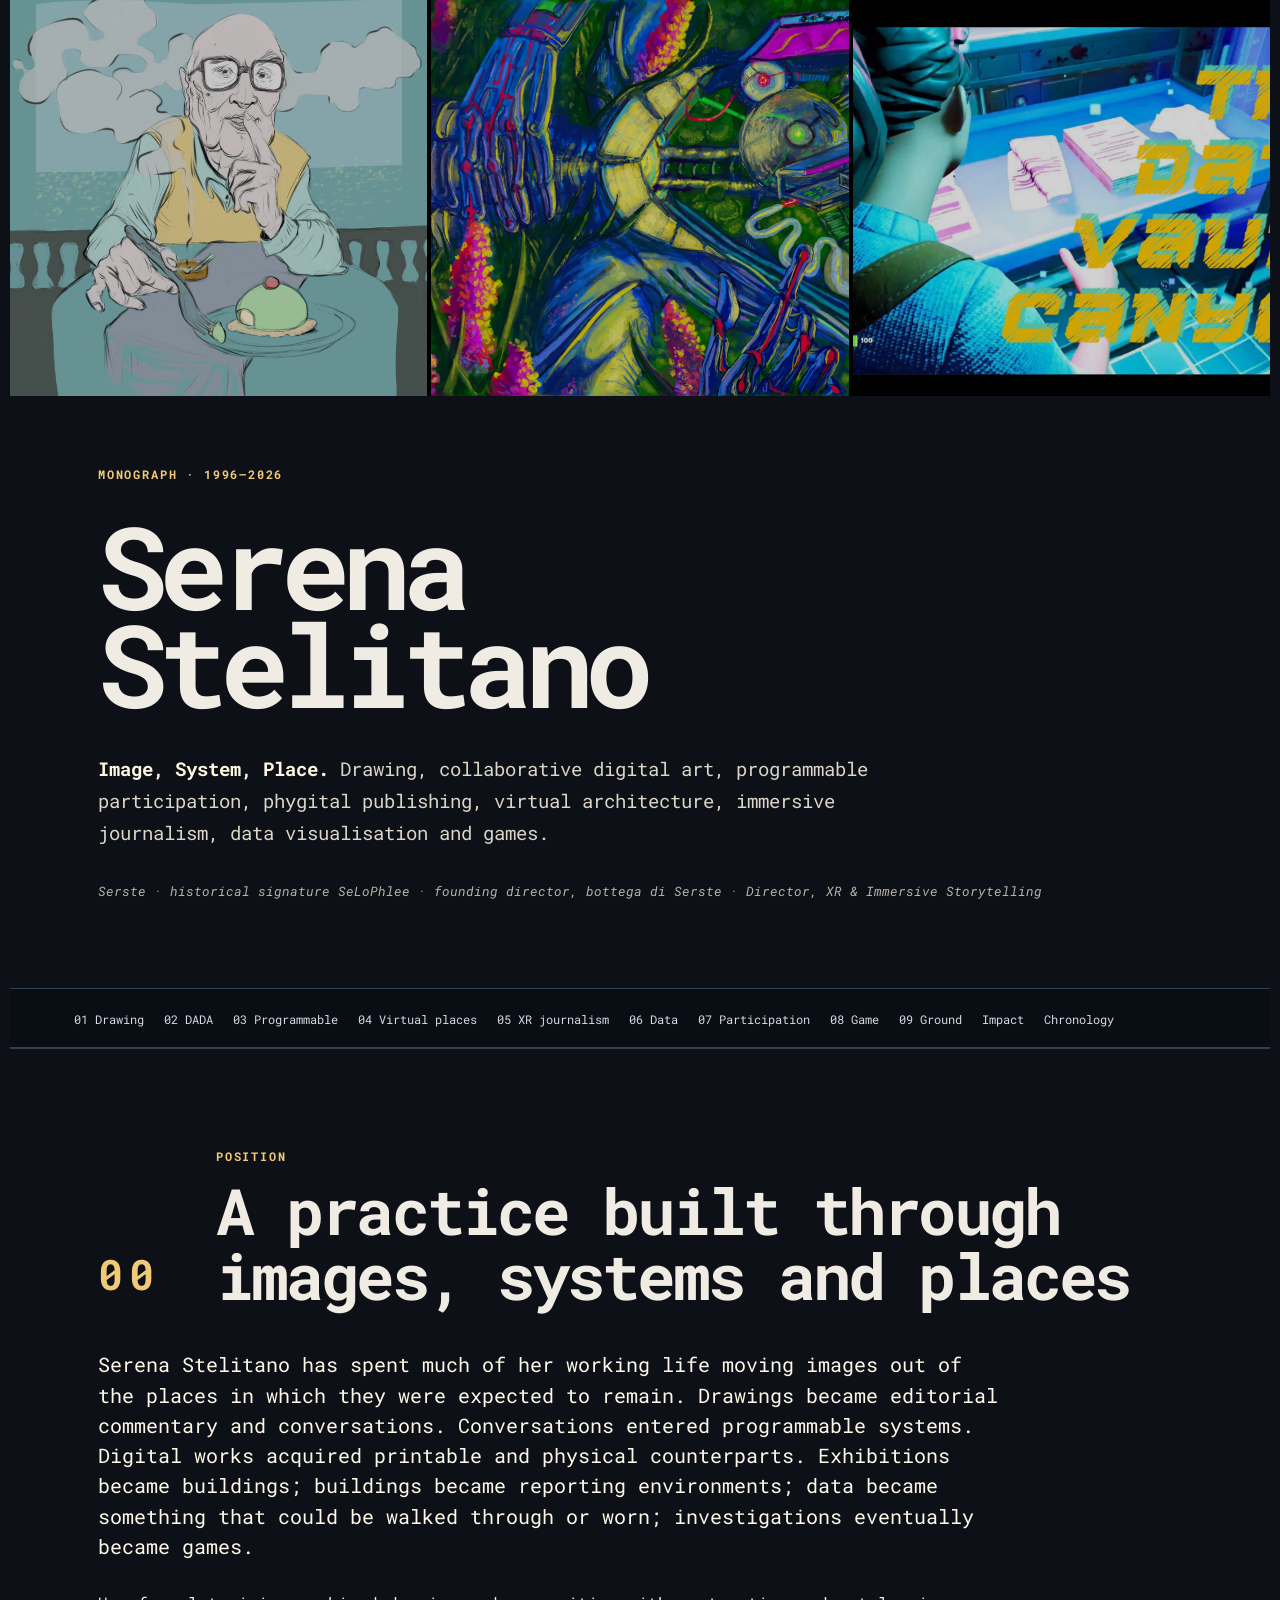
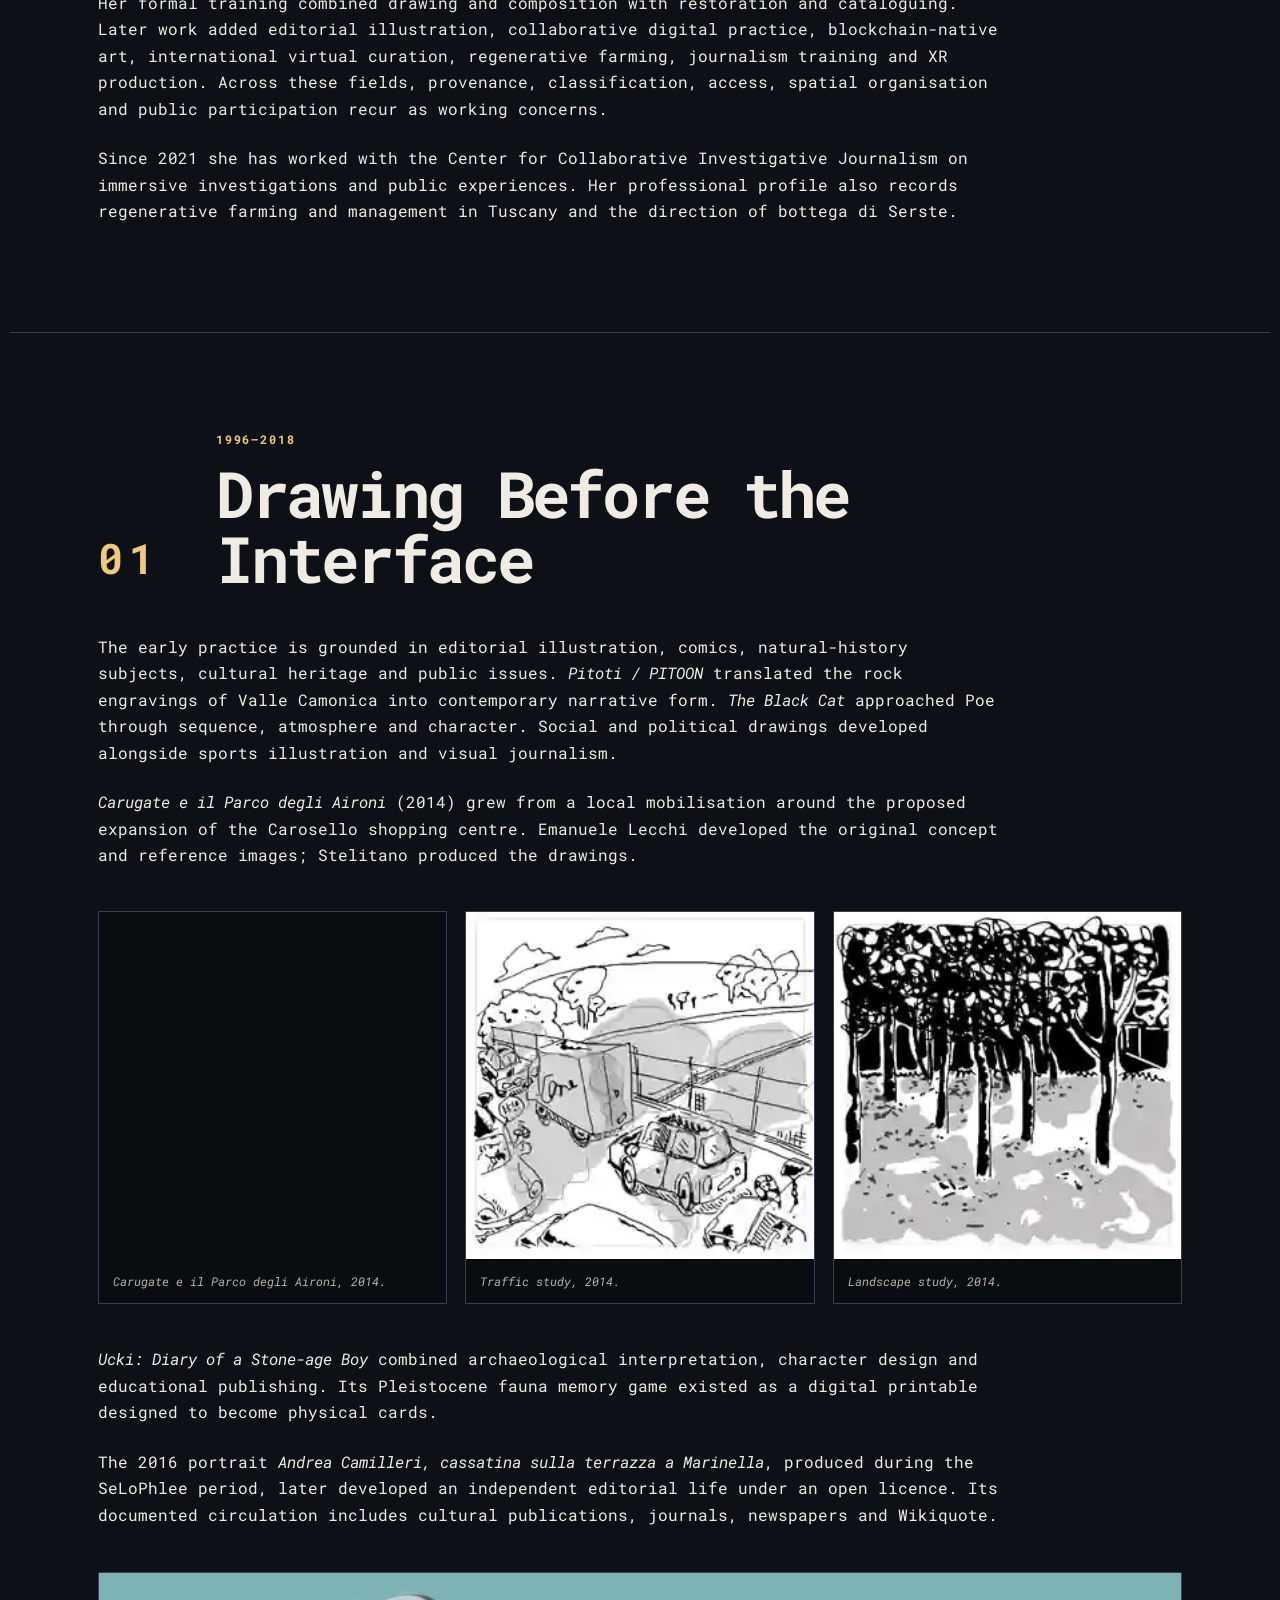
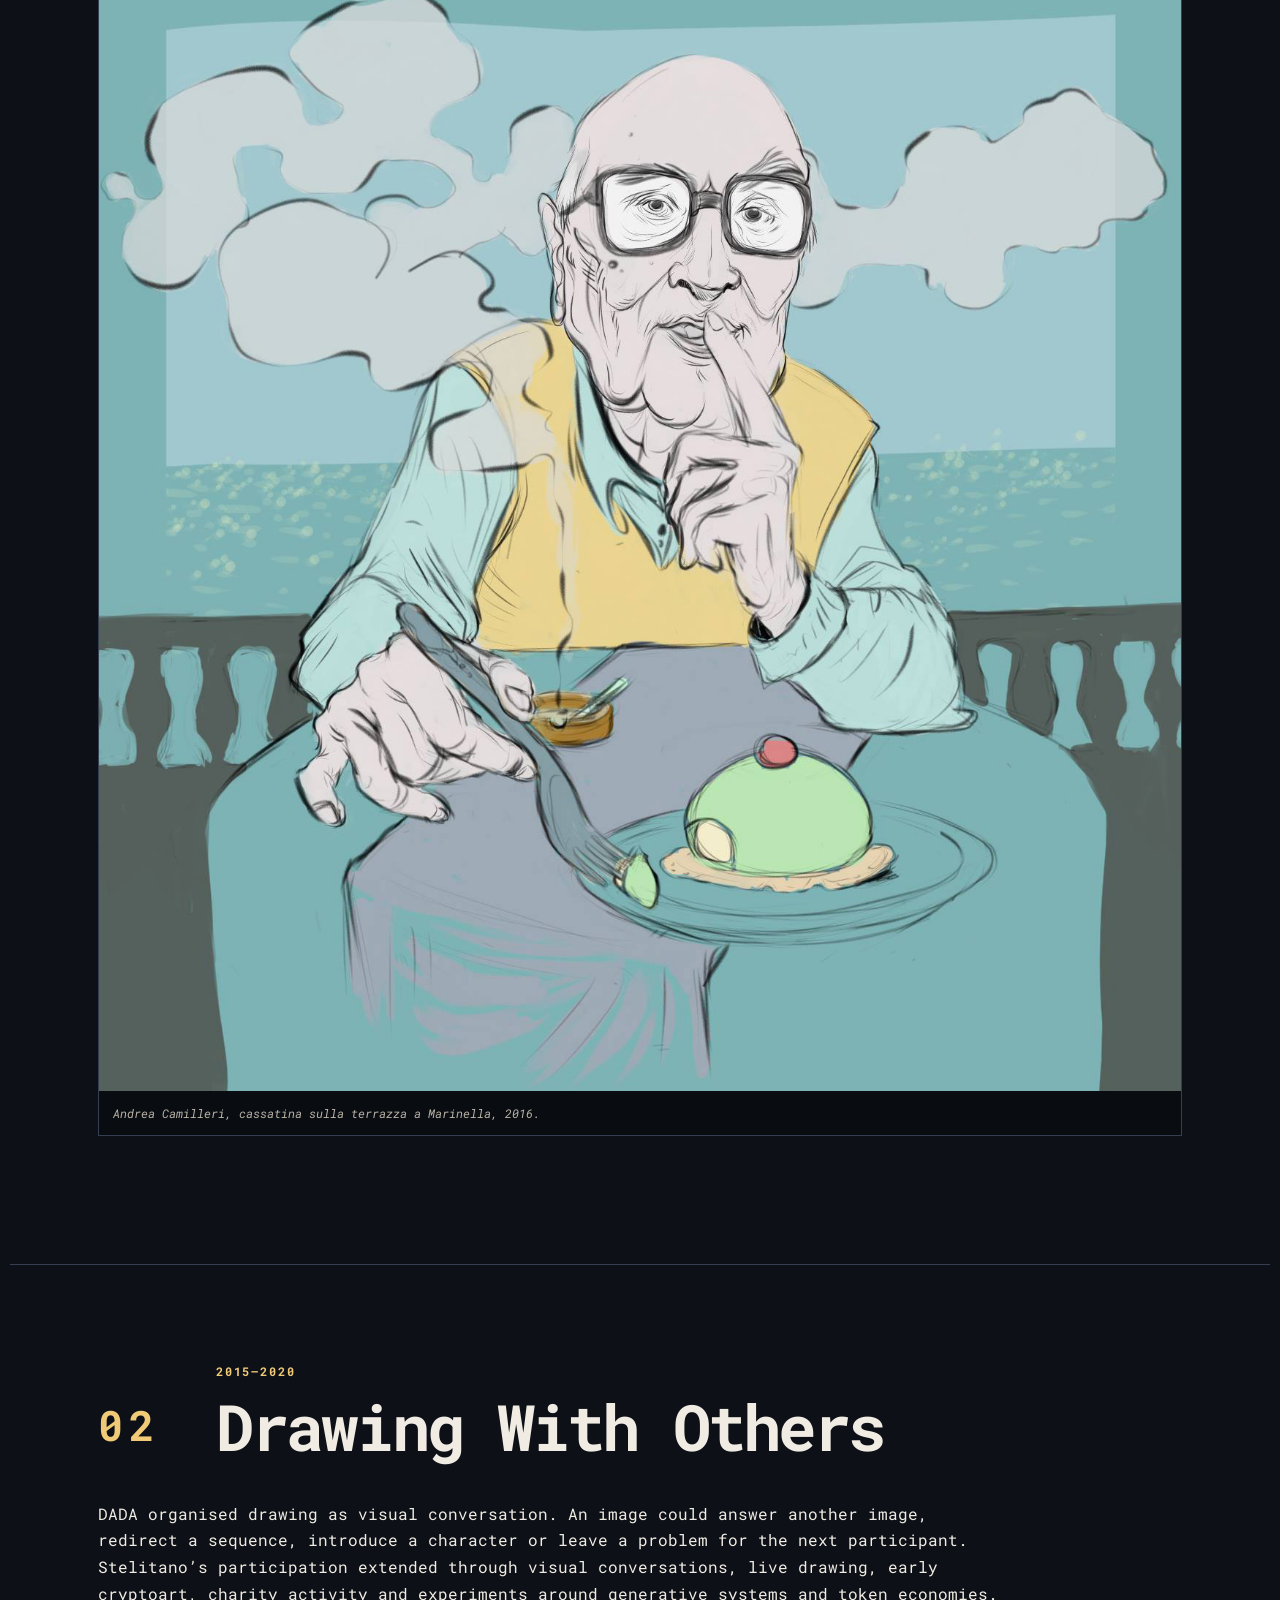
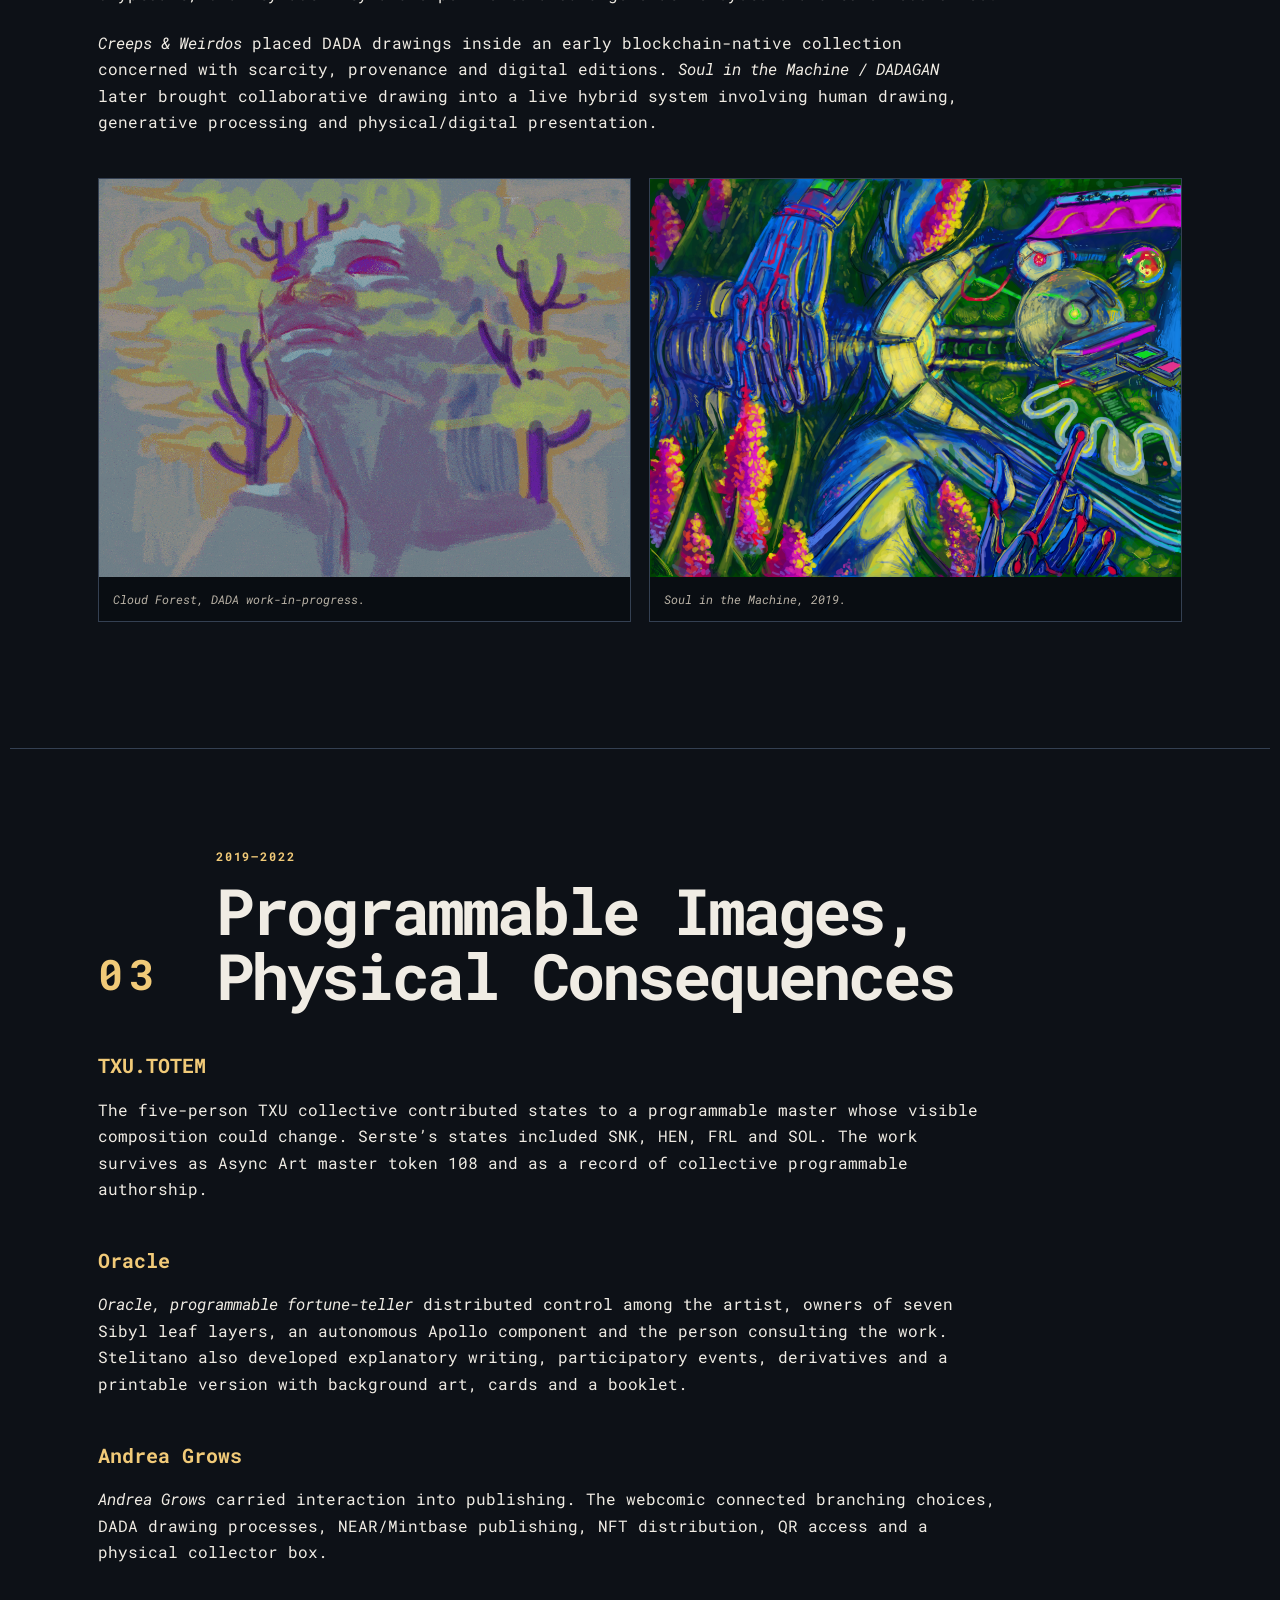
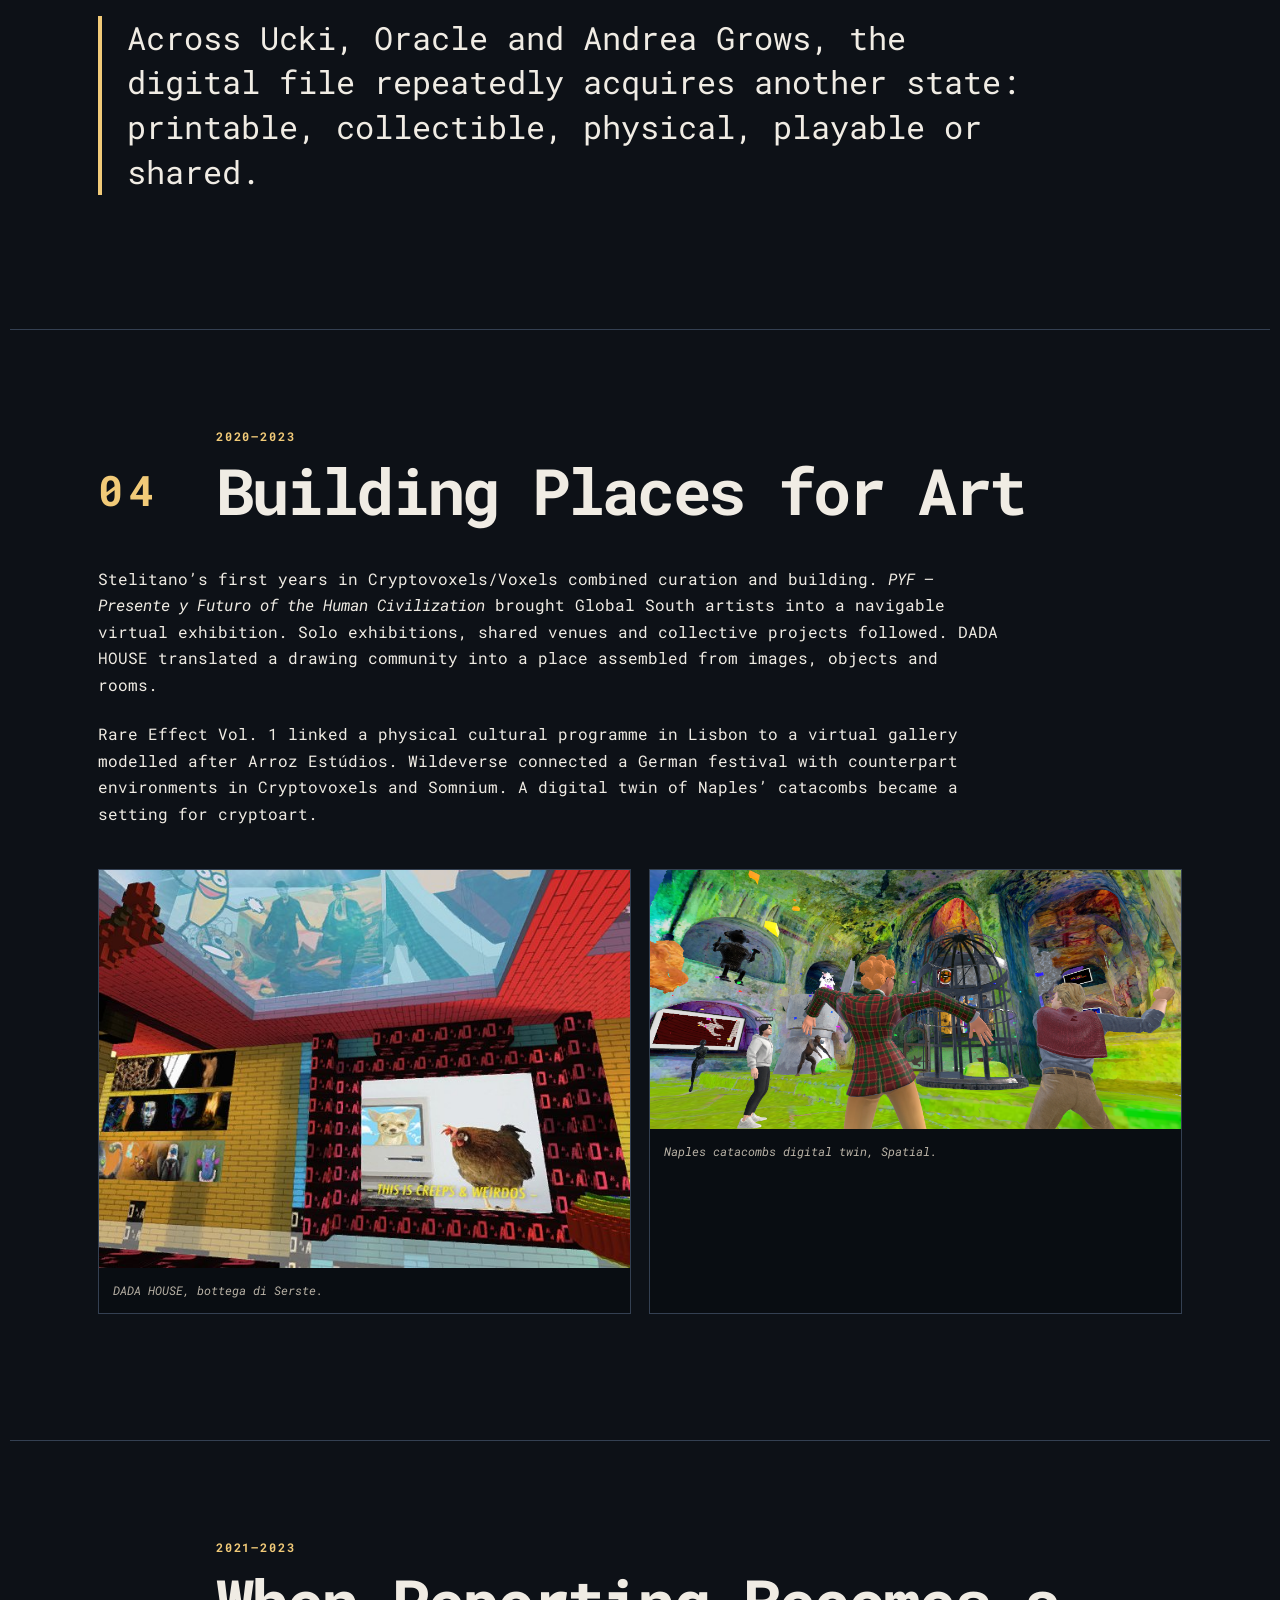
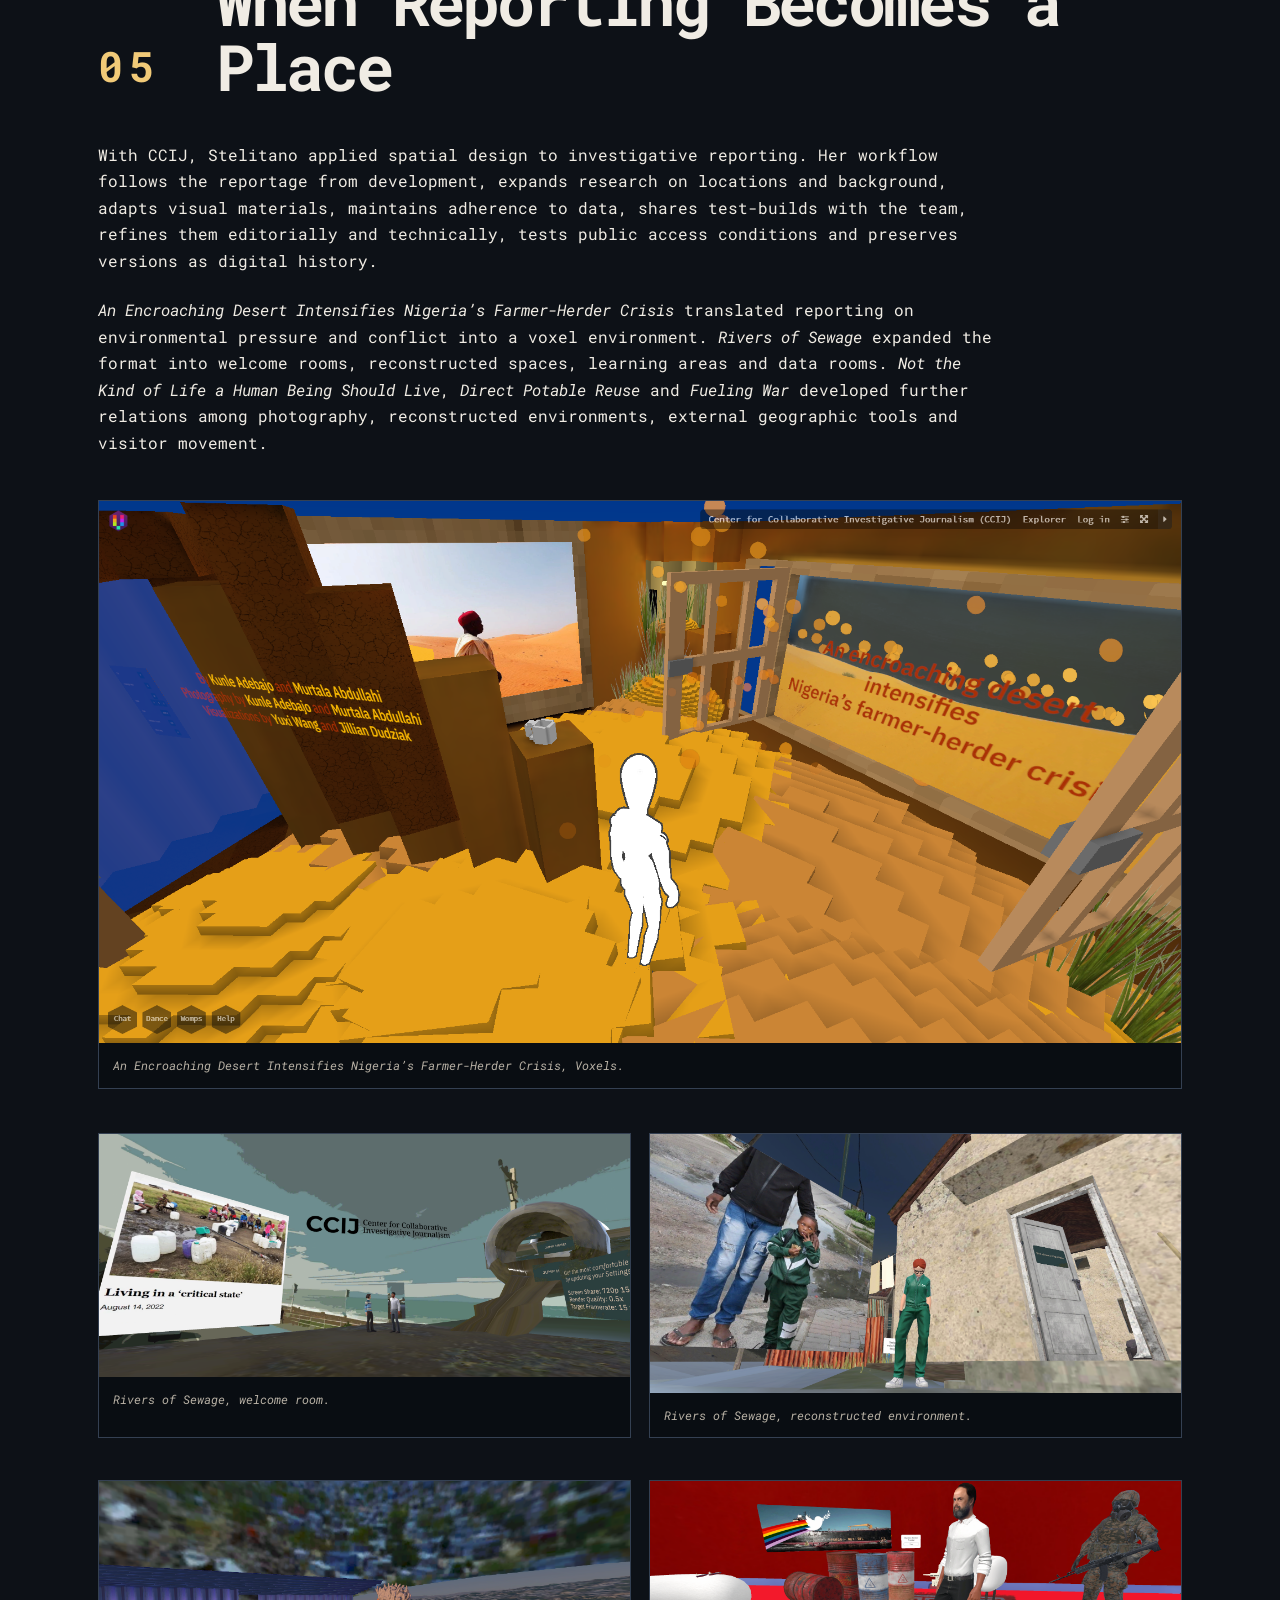
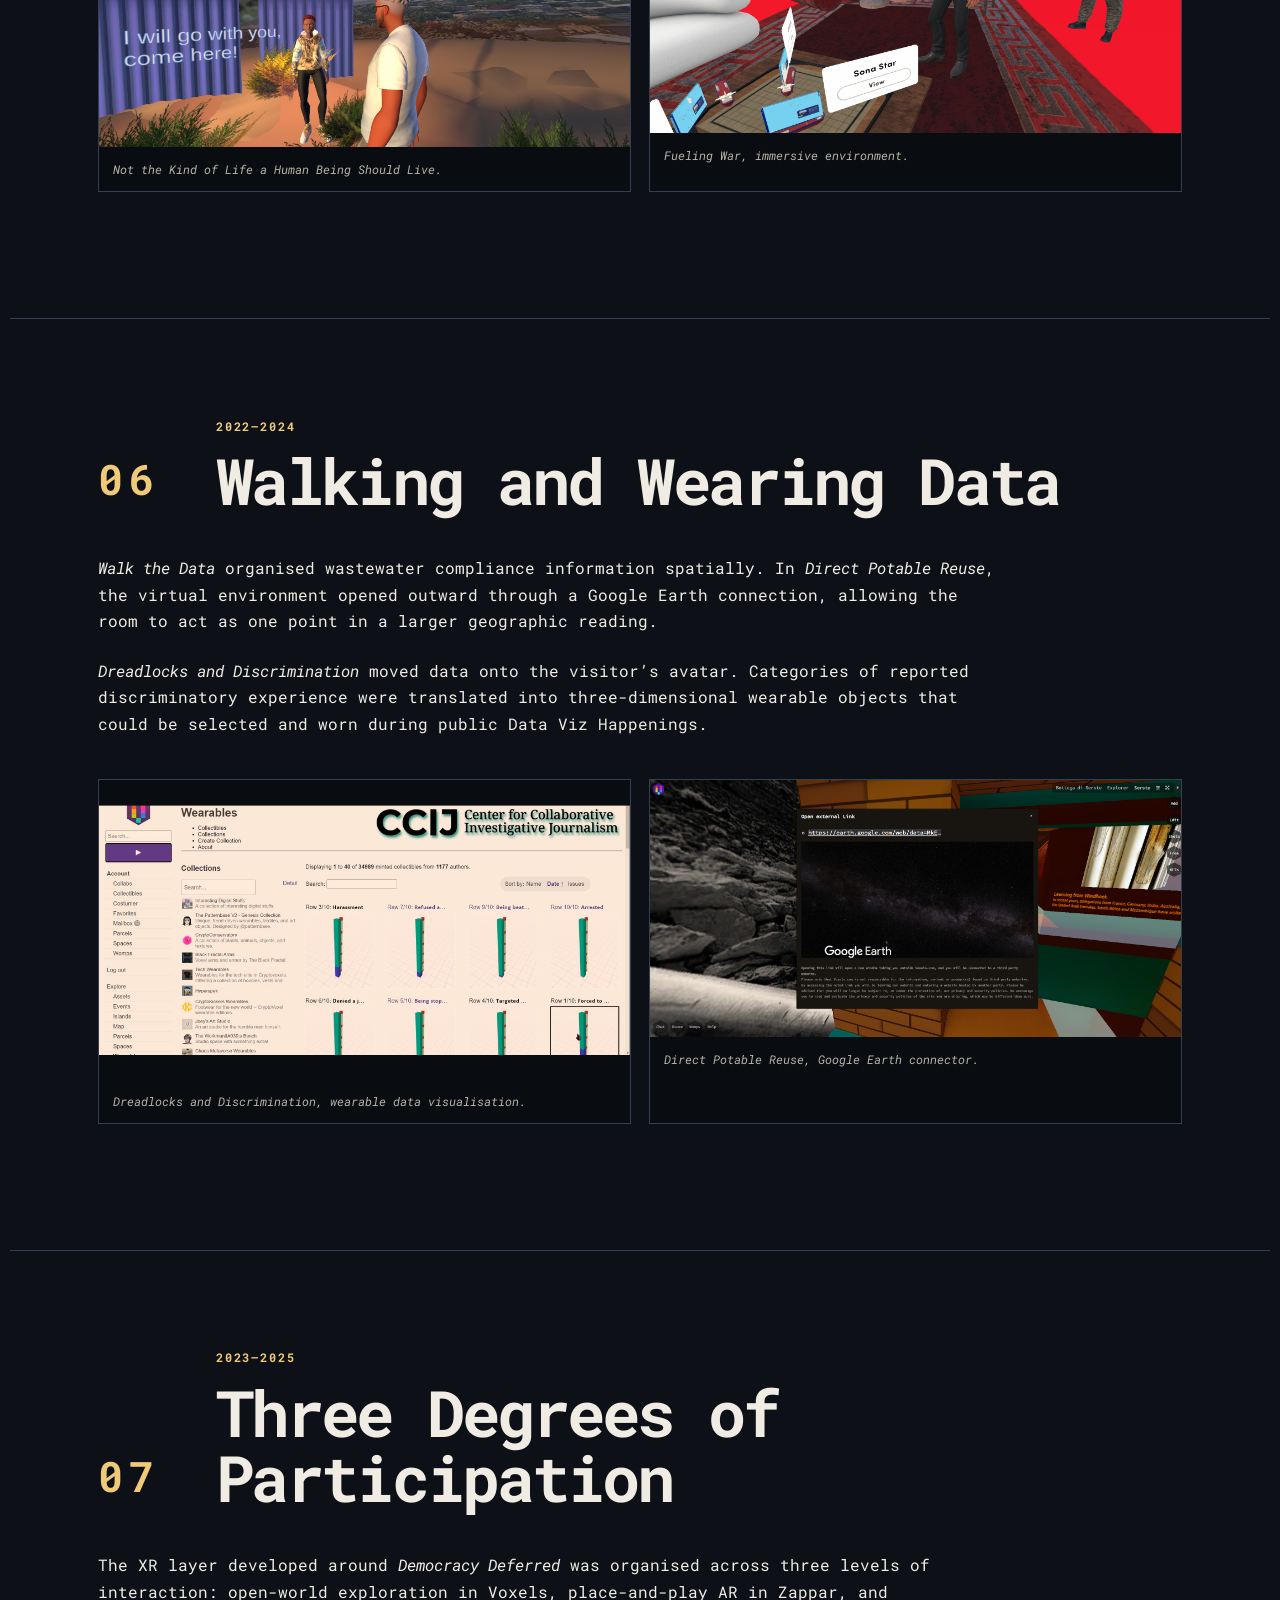
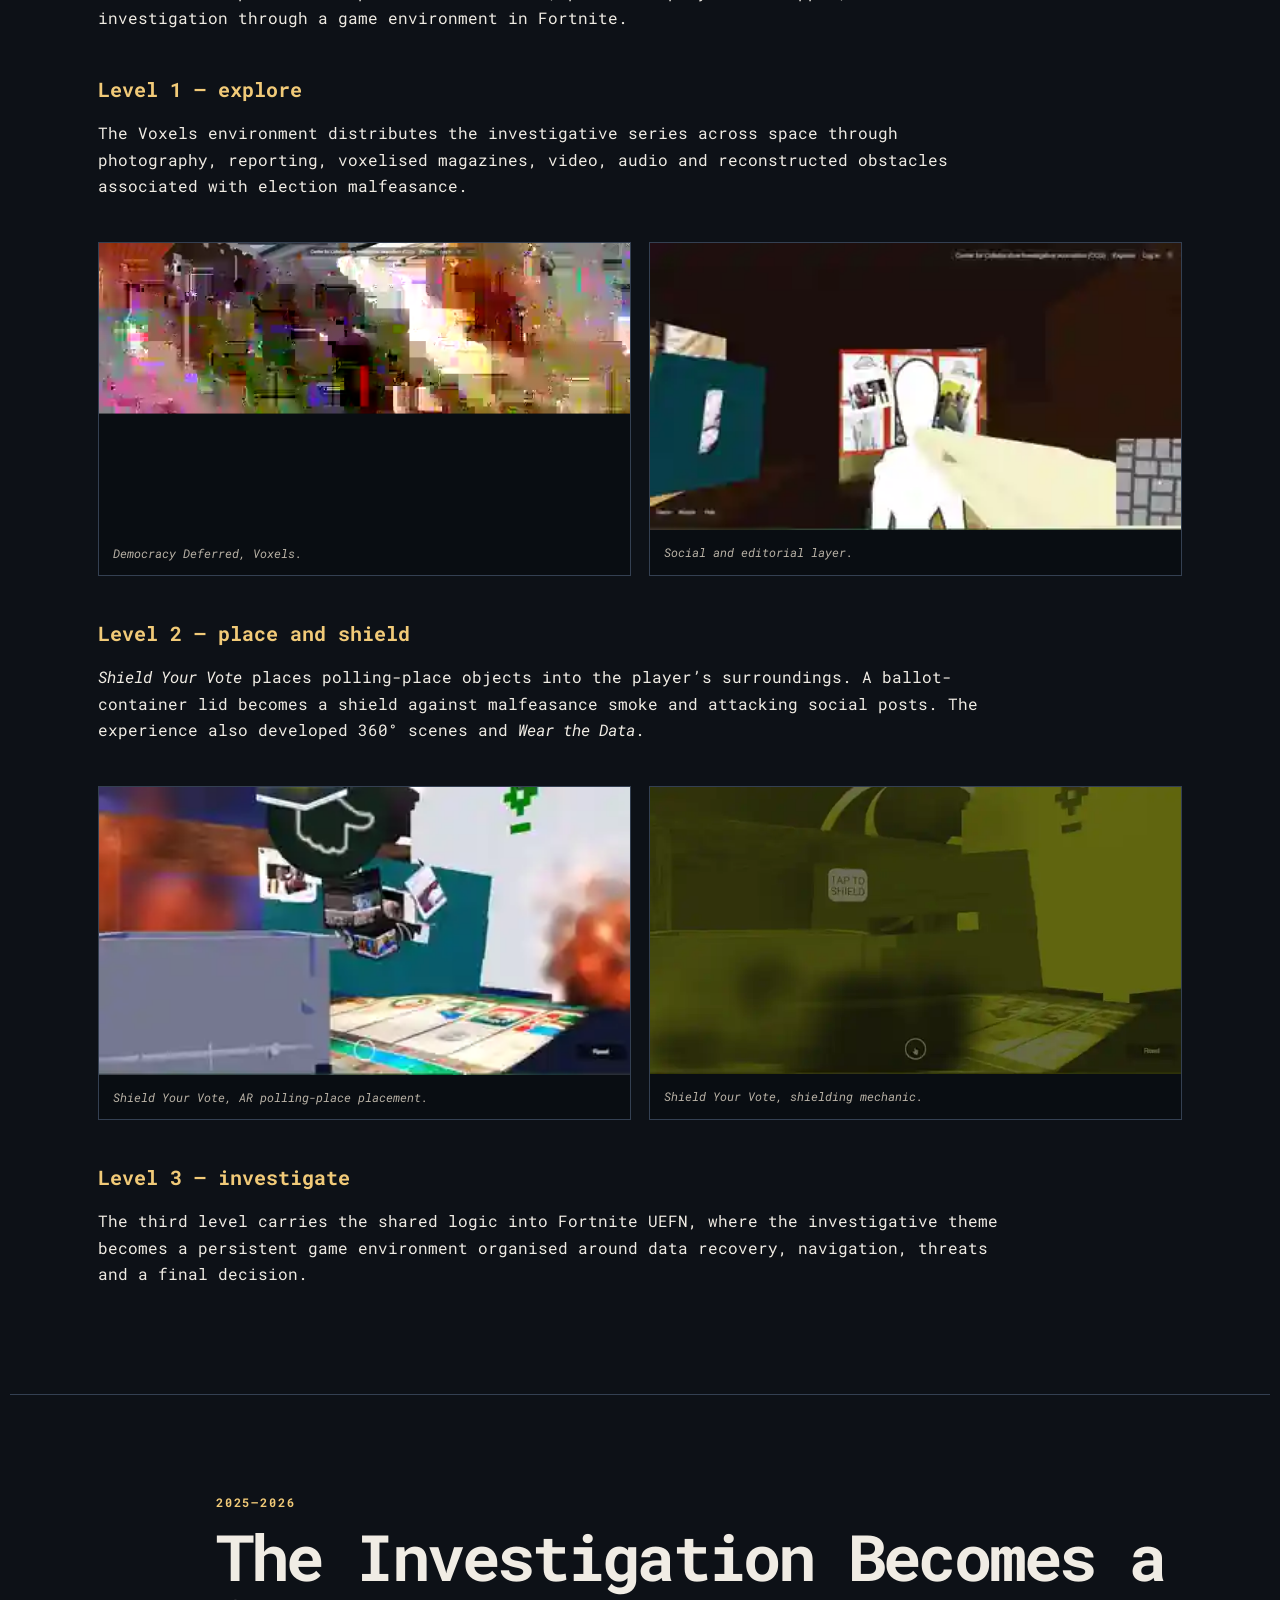
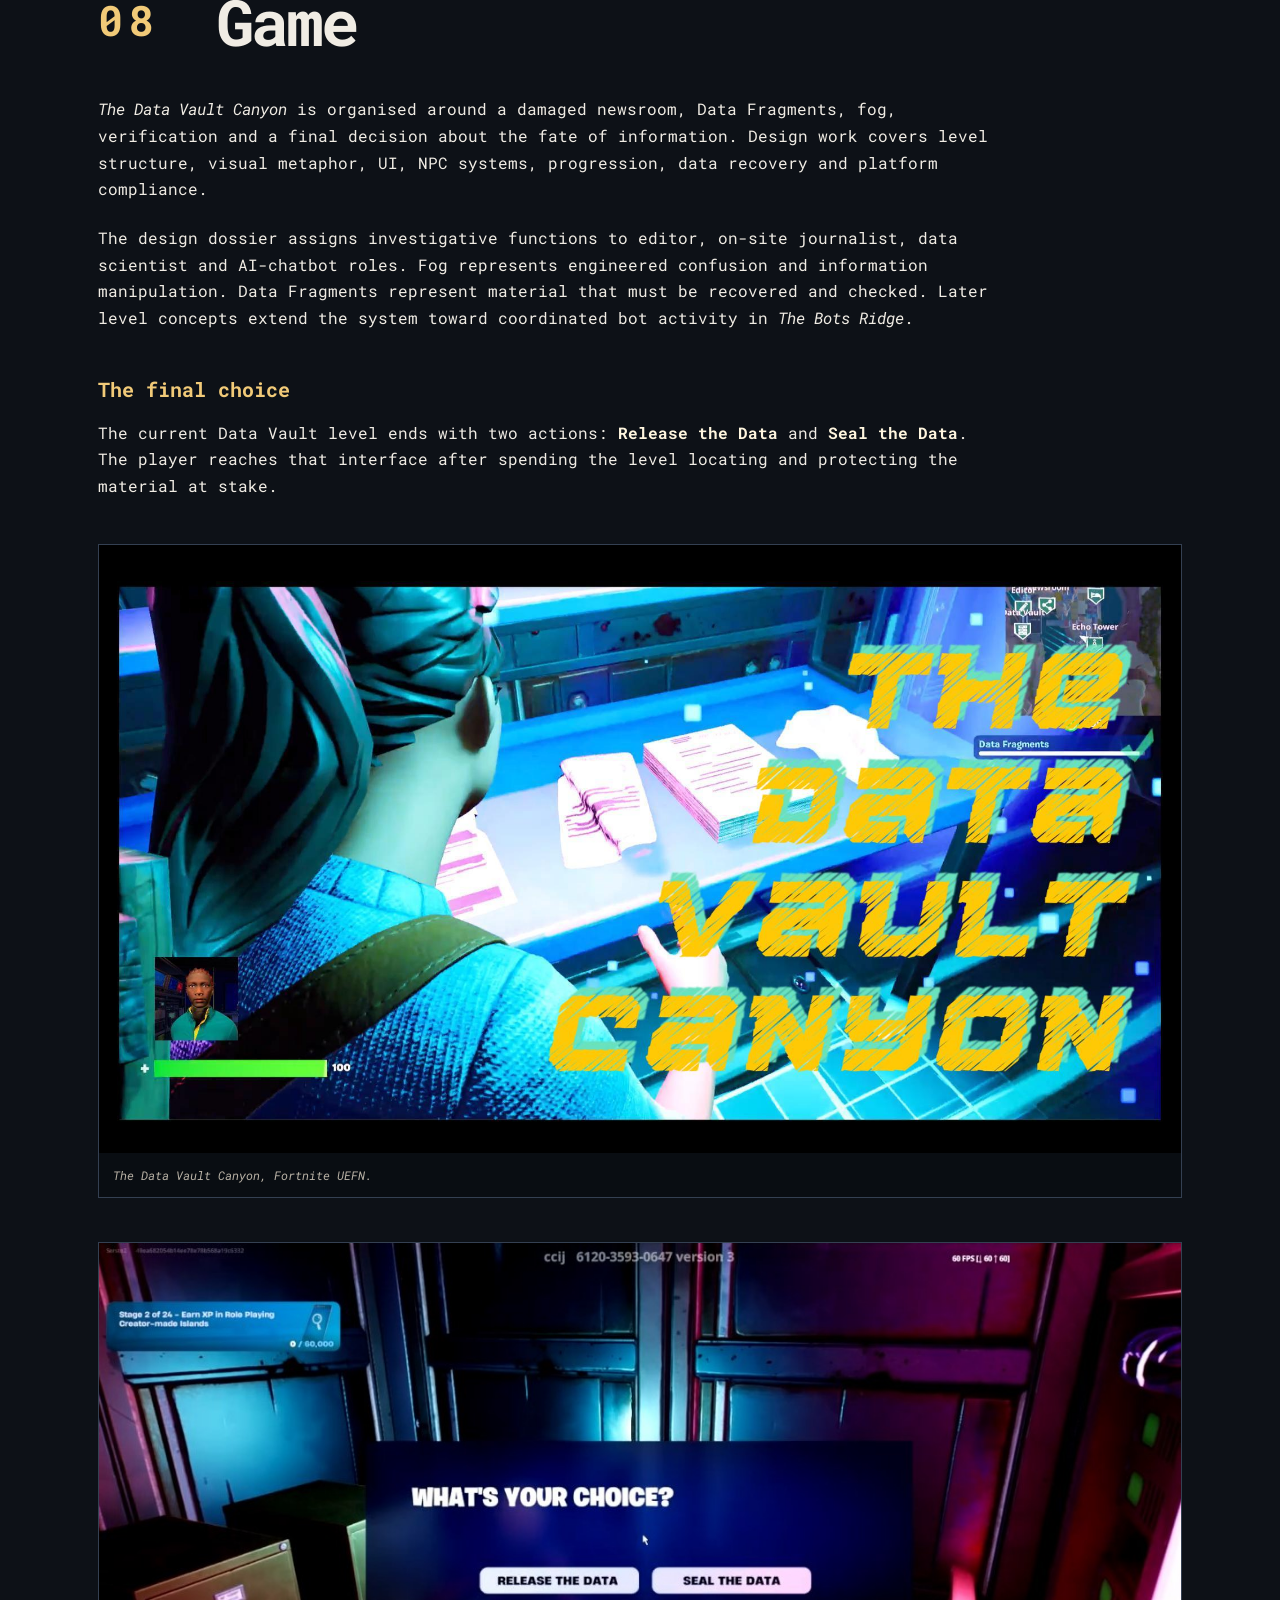
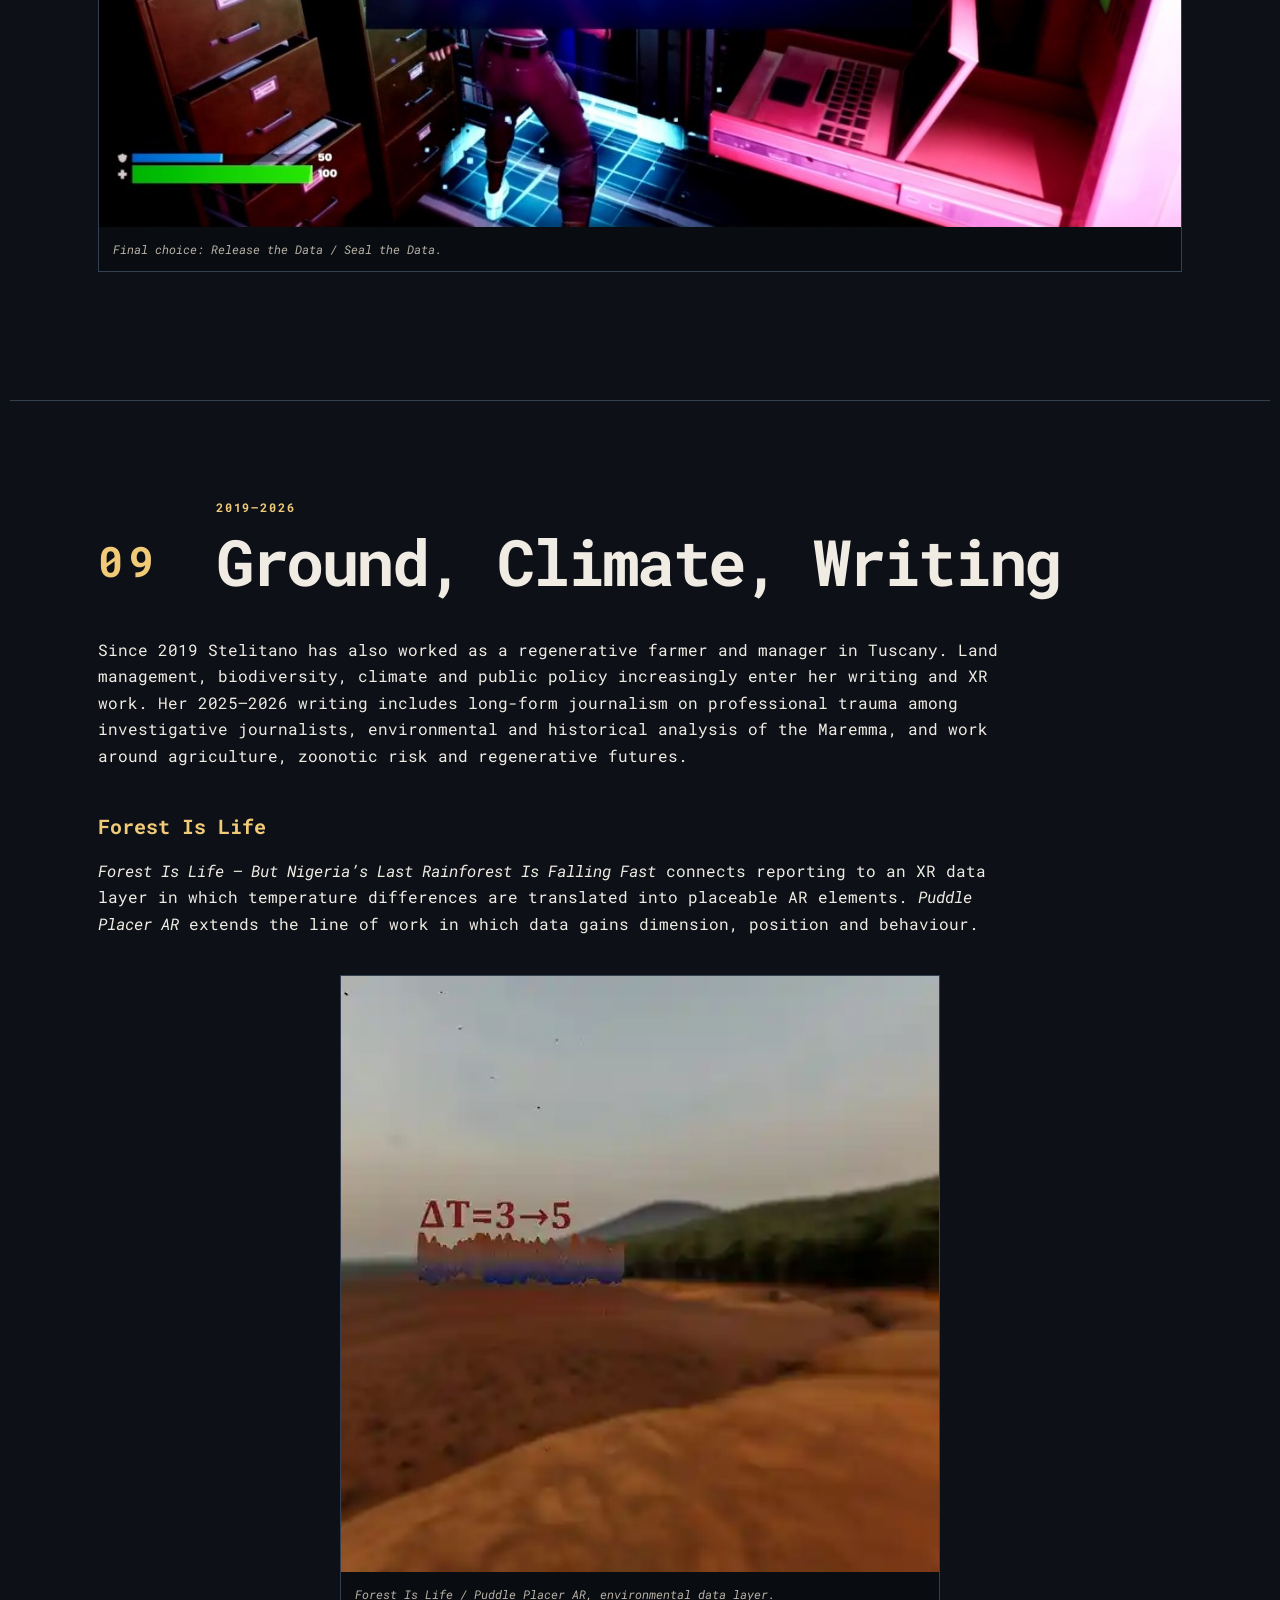
==== commit 8c8da547: "Publish cleaned legacy monograph and verified XR impact record" ====
--- a/index.html
+++ b/index.html
@@ -4,35 +4,36 @@
 <meta charset="utf-8">
 <meta name="viewport" content="width=device-width,initial-scale=1">
 <title>Serena Stelitano — Image, System, Place | Monograph 1996–2026</title>
-<meta name="description" content="A monograph on Serena Stelitano (Serste): drawing, DADA, programmable art, phygital publishing, virtual architecture, immersive journalism, XR data visualisation, Shield Your Vote and The Data Vault Canyon, 1996–2026.">
+<meta name="description" content="Serena Stelitano / Serste — a 1996–2026 monograph on drawing, DADA, programmable art, phygital publishing, virtual environments, immersive journalism, XR data visualisation, Shield Your Vote and The Data Vault Canyon.">
 <meta name="keywords" content="Serena Stelitano, Serste, SeLoPhlee, XR, immersive storytelling, immersive journalism, DADA, Creeps and Weirdos, TXU TOTEM, Oracle programmable fortune teller, Andrea Grows, Voxels, Spatial, Shield Your Vote, Data Vault Canyon, Fortnite UEFN, data visualization, digital art, regenerative agriculture">
 <meta name="robots" content="index,follow,max-image-preview:large">
 <link rel="canonical" href="https://serste2.github.io/Public-Record-SEO-Master-1996-2026/">
-<meta property="og:type" content="article"><meta property="og:title" content="Serena Stelitano — Image, System, Place"><meta property="og:description" content="Monograph 1996–2026: image, participation, virtual space, data and games."><meta property="og:image" content="https://serste2.github.io/Public-Record-SEO-Master-1996-2026/assets/volume/07-data-vault-canyon.jpg"><meta property="og:url" content="https://serste2.github.io/Public-Record-SEO-Master-1996-2026/">
+<meta property="og:type" content="article">
+<meta property="og:title" content="Serena Stelitano — Image, System, Place">
+<meta property="og:description" content="Monograph 1996–2026: drawing, participation, virtual space, immersive journalism, data and games.">
+<meta property="og:image" content="https://serste2.github.io/Public-Record-SEO-Master-1996-2026/assets/volume/07-data-vault-canyon.jpg">
+<meta property="og:url" content="https://serste2.github.io/Public-Record-SEO-Master-1996-2026/">
 <link rel="preconnect" href="https://fonts.googleapis.com"><link rel="preconnect" href="https://fonts.gstatic.com" crossorigin><link href="https://fonts.googleapis.com/css2?family=Roboto+Mono:ital,wght@0,400;0,700;1,400;1,700&display=swap" rel="stylesheet">
 <script type="application/ld+json">{"@context":"https://schema.org","@graph":[{"@type":"ProfilePage","@id":"https://serste2.github.io/Public-Record-SEO-Master-1996-2026/#profile","mainEntity":{"@id":"https://serste2.github.io/Public-Record-SEO-Master-1996-2026/#serena"}},{"@type":"Person","@id":"https://serste2.github.io/Public-Record-SEO-Master-1996-2026/#serena","name":"Serena Stelitano","alternateName":["Serste","SeLoPhlee"],"url":"https://serste2.github.io/Public-Record-SEO-Master-1996-2026/","jobTitle":"Director, XR & Immersive Storytelling","sameAs":["https://www.linkedin.com/in/serena-stelitano","https://commons.wikimedia.org/wiki/User:SerStelitano"],"knowsAbout":["Extended Reality","Immersive storytelling","Immersive journalism","Digital art","DADA","Programmable art","WebXR","Augmented reality","Interactive data visualization","Fortnite UEFN","Regenerative agriculture"]},{"@type":"Book","@id":"https://serste2.github.io/Public-Record-SEO-Master-1996-2026/#monograph","name":"Serena Stelitano — Image, System, Place","datePublished":"2026","inLanguage":"en","about":{"@id":"https://serste2.github.io/Public-Record-SEO-Master-1996-2026/#serena"},"url":"https://serste2.github.io/Public-Record-SEO-Master-1996-2026/"}]}</script>
 <style>
-:root{--bg:#0b1016;--panel:#111923;--text:#f1ece4;--muted:#aeb7c2;--gold:#e5b962;--line:#354252}*{box-sizing:border-box}html{scroll-behavior:smooth}body{margin:0;background:#070b10;color:var(--text);font-family:"Roboto Mono",monospace;font-size:16px;line-height:1.68}a{color:var(--gold);text-underline-offset:3px}strong,b{font-weight:700}em,i{font-style:italic}.book{max-width:1260px;margin:auto;background:var(--bg)}.page{padding:78px clamp(24px,7vw,88px);border-top:1px solid var(--line)}.cover{min-height:100vh;display:grid;grid-template-rows:48vh 1fr;border-top:0}.cover-images{display:grid;grid-template-columns:1fr 1fr 1fr;gap:4px;background:#000}.cover-images img{width:100%;height:48vh;object-fit:cover;opacity:.78}.cover-copy{padding:54px clamp(24px,7vw,88px) 74px}.eyebrow{font-size:.76rem;text-transform:uppercase;letter-spacing:.15em;color:var(--gold);font-weight:700}.cover h1{font-size:clamp(3.1rem,8vw,7.3rem);line-height:.86;letter-spacing:-.07em;margin:.18em 0}.dek{font-size:clamp(1rem,2vw,1.45rem);max-width:800px;color:#d9d4cc}.meta{color:var(--muted);font-size:.8rem;font-style:italic}nav{position:sticky;top:0;z-index:10;background:#080d13ee;border-top:1px solid var(--line);border-bottom:1px solid var(--line);padding:15px clamp(18px,5vw,64px)}nav a{font-size:.72rem;text-decoration:none;color:#ccd4dd;margin-right:18px;white-space:nowrap}.chapter-head{display:grid;grid-template-columns:90px 1fr;gap:26px;align-items:end;margin-bottom:42px}.no{color:var(--gold);font-size:2.7rem;font-weight:700}.page h2{font-size:clamp(2rem,5vw,4rem);line-height:1.02;letter-spacing:-.045em;margin:0}.page h3{font-size:1.2rem;color:var(--gold);margin:42px 0 14px}.lead{font-size:1.2rem;line-height:1.55;max-width:880px}.prose{max-width:900px}.prose p{margin:0 0 1.4em}.figure{margin:48px 0}.figure img{width:100%;display:block;background:#05080c}.figure figcaption{font-size:.76rem;color:var(--muted);font-style:italic;margin-top:10px}.grid2,.grid3{display:grid;gap:18px;margin:44px 0}.grid2{grid-template-columns:1fr 1fr}.grid3{grid-template-columns:repeat(3,1fr)}.grid2 .figure,.grid3 .figure{margin:0}.pull{font-size:clamp(1.2rem,2.5vw,2rem);line-height:1.4;border-left:4px solid var(--gold);padding-left:24px;margin:50px 0;max-width:960px}.metrics{display:grid;grid-template-columns:repeat(4,1fr);gap:14px;margin:34px 0}.metric{background:var(--panel);border:1px solid var(--line);padding:22px}.metric b{display:block;color:var(--gold);font-size:2rem;line-height:1.05;margin-bottom:12px}.metric span{font-size:.78rem;color:var(--muted)}.chronology{width:100%;border-collapse:collapse}.chronology td{padding:12px 7px;border-top:1px solid var(--line);vertical-align:top}.chronology td:first-child{width:145px;color:var(--gold);font-weight:700}.sources li{margin-bottom:10px;color:var(--muted)}.small{font-size:.78rem;color:var(--muted)}@media(max-width:760px){.cover-images{grid-template-columns:1fr}.cover-images img:nth-child(n+2){display:none}.chapter-head{grid-template-columns:1fr}.grid2,.grid3,.metrics{grid-template-columns:1fr}nav{position:static}.chronology td{display:block}.chronology td:first-child{width:auto;padding-bottom:0}}
+:root{--bg:#0d1117;--bg2:#131922;--paper:#171e28;--text:#f0ece4;--muted:#b9b2a6;--gold:#f1ca78;--yellow:#e4b44d;--line:#344052}*{box-sizing:border-box;font-family:'Roboto Mono',monospace!important}html{scroll-behavior:smooth}body{margin:0;background:var(--bg);color:var(--text);line-height:1.66;font-size:16px}a{color:var(--gold);text-underline-offset:3px}strong,b{font-weight:700;color:#fff6df}em,i{font-style:italic}.book{max-width:1260px;margin:auto}.cover{min-height:100vh;display:grid;grid-template-rows:44vh 1fr}.cover-images{display:grid;grid-template-columns:1fr 1fr 1fr;gap:4px;background:#000}.cover-images img{width:100%;height:44vh;object-fit:cover;opacity:.82}.cover-copy{padding:56px clamp(24px,7vw,88px) 72px;display:flex;flex-direction:column;justify-content:flex-end}.eyebrow,.no{color:var(--gold);font-size:.76rem;letter-spacing:.15em;text-transform:uppercase;font-weight:700}.cover h1{font-size:clamp(3.3rem,9vw,7.2rem);line-height:.85;letter-spacing:-.07em;margin:.18em 0}.dek{max-width:820px;font-size:1.2rem;color:#ddd5c8}.meta{font-size:.82rem;color:var(--muted);font-style:italic}nav{position:sticky;top:0;z-index:20;background:#0a0f15ed;border-top:1px solid var(--line);border-bottom:1px solid var(--line);padding:16px clamp(18px,5vw,64px);overflow-x:auto;white-space:nowrap}nav a{text-decoration:none;color:#d5dbe2;font-size:.72rem;margin-right:20px}.page{padding:84px clamp(24px,7vw,88px);border-top:1px solid var(--line)}.chapter-head{display:grid;grid-template-columns:90px 1fr;gap:28px;align-items:end;margin-bottom:42px}.chapter-head .no{font-size:2.6rem}.page h2{font-size:clamp(2rem,5vw,4.2rem);line-height:1.02;letter-spacing:-.045em;margin:0}.page h3{font-size:1.22rem;color:var(--gold);margin:42px 0 14px}.prose{max-width:900px}.prose p{margin:0 0 1.42em}.lead{font-size:1.22rem;line-height:1.55;color:#fff8e8}.grid2,.grid3{display:grid;gap:18px;margin:42px 0}.grid2{grid-template-columns:1fr 1fr}.grid3{grid-template-columns:repeat(3,1fr)}figure{margin:44px 0;background:#090d12;border:1px solid var(--line);overflow:hidden}figure img{display:block;width:100%;height:auto;image-rendering:auto}figcaption{padding:12px 14px;color:var(--muted);font-size:.76rem;font-style:italic}.grid2 figure,.grid3 figure{margin:0}.small-source{max-width:600px;margin:38px auto}.pull{font-size:clamp(1.22rem,2.5vw,2rem);line-height:1.4;border-left:4px solid var(--gold);padding-left:25px;margin:50px 0;max-width:950px}.metrics{display:grid;grid-template-columns:repeat(3,1fr);gap:14px;margin:32px 0}.metric{background:var(--paper);border:1px solid var(--line);padding:22px}.metric b{display:block;color:var(--gold);font-size:1.8rem;margin-bottom:9px}.metric span{font-size:.79rem;color:var(--muted)}.chrono{width:100%;border-collapse:collapse}.chrono td{padding:12px 7px;border-top:1px solid var(--line);vertical-align:top}.chrono td:first-child{width:145px;color:var(--gold);font-weight:700}.sources li{margin-bottom:10px;color:var(--muted)}@media(max-width:760px){.cover-images{grid-template-columns:1fr}.cover-images img:nth-child(n+2){display:none}.chapter-head{grid-template-columns:1fr}.grid2,.grid3,.metrics{grid-template-columns:1fr}nav{position:static}.chrono td{display:block}.chrono td:first-child{width:auto;padding-bottom:0}}
 </style>
 </head>
-<body>
-<div class="book">
-<header class="cover" id="top"><div class="cover-images"><img src="assets/volume/14-cassatina-marinella.jpg" alt="Andrea Camilleri portrait by Serena Stelitano"><img src="assets/volume/05-soul-in-the-machine.png" alt="Soul in the Machine collaborative digital painting"><img src="assets/volume/07-data-vault-canyon.jpg" alt="The Data Vault Canyon on Fortnite UEFN"></div><div class="cover-copy"><p class="eyebrow">Monograph · 1996–2026</p><h1>Serena<br>Stelitano</h1><p class="dek"><strong>Image, System, Place.</strong> Drawing, collaborative digital art, programmable participation, phygital publishing, virtual architecture, immersive journalism, data visualisation and games.</p><p class="meta">Serste · historical signature SeLoPhlee · founding director, bottega di Serste · Director, XR & Immersive Storytelling</p></div></header>
-<nav><a href="#c1">01 Drawing</a><a href="#c2">02 DADA</a><a href="#c3">03 Programmable</a><a href="#c4">04 Virtual Places</a><a href="#c5">05 XR Journalism</a><a href="#c6">06 Data</a><a href="#c7">07 Participation</a><a href="#c8">08 Game</a><a href="#c9">09 Ground</a><a href="#impact">Impact</a><a href="#chronology">Chronology</a></nav>
-<section class="page" id="position"><div class="chapter-head"><div class="no">00</div><div><p class="eyebrow">Position</p><h2>A practice built through images, systems and places</h2></div></div><div class="prose"><p class="lead">Serena Stelitano has spent much of her working life moving images out of the places in which they were expected to remain. Drawings became editorial commentary and conversations. Conversations entered programmable systems. Digital works acquired printable and physical counterparts. Exhibitions became buildings; buildings became reporting environments; data became something that could be walked through or worn; investigations eventually became games.</p><p>Her formal training combined drawing and composition with restoration and cataloguing. Later professional work added editorial illustration, digital collaboration, blockchain-native art, international virtual curation, regenerative farming, journalism training and XR production. These practices developed at different times and for different purposes. Across them, Stelitano repeatedly works with provenance, classification, access, spatial organisation and the consequences of participation.</p><p>Since 2021 she has worked with the Center for Collaborative Investigative Journalism on immersive investigations and public experiences. Her current public profile also records a parallel role as regenerative farmer and manager in Tuscany and her direction of bottega di Serste, founded in 2014.</p></div></section>
-<section class="page" id="c1"><div class="chapter-head"><div class="no">01</div><div><p class="eyebrow">1996–2018</p><h2>Drawing Before the Interface</h2></div></div><div class="prose"><p>The earliest part of Stelitano’s practice belongs to drawing: editorial illustration, comics, natural-history subjects, cultural heritage and visual responses to public issues. <em>Pitoti / PITOON</em> translated the rock engravings of Valle Camonica into contemporary narrative form. <em>The Black Cat</em> approached Poe through sequence, atmosphere and character. Political and social images were developed alongside sports illustration and visual journalism.</p><p><em>Carugate e il Parco degli Aironi</em> (2014) came from a local mobilisation around the proposed expansion of the Carosello shopping centre. Emanuele Lecchi developed the original concept and reference images; Stelitano produced the drawings. Roads, traffic, trees and development pressure become the visual vocabulary of a territorial conflict.</p></div><div class="grid3"><figure class="figure"><img src="assets/monograph/carugate-road.webp" alt="Carugate road drawing by Serena Stelitano"><figcaption><em>Carugate e il Parco degli Aironi</em>, 2014.</figcaption></figure><figure class="figure"><img src="assets/monograph/carugate-traffic.webp" alt="Carugate traffic drawing by Serena Stelitano"><figcaption>Traffic study, 2014.</figcaption></figure><figure class="figure"><img src="assets/monograph/carugate-trees.webp" alt="Carugate trees drawing by Serena Stelitano"><figcaption>Landscape study, 2014.</figcaption></figure></div><div class="prose"><p><em>Ucki: Diary of a Stone-age Boy</em> combined archaeological interpretation, character design and educational publishing. Its Pleistocene fauna memory game existed as a digital printable designed to become physical cards. The screen already functioned as one stage in a longer route toward handling and play.</p><p>The 2016 portrait <em>Andrea Camilleri, cassatina sulla terrazza a Marinella</em>, produced during the SeLoPhlee period, later developed an independent editorial life under an open licence. Its continued circulation across newspapers, cultural magazines, journals and Wikiquote made a single illustration part of Camilleri’s public visual record.</p></div><figure class="figure"><img src="assets/volume/14-cassatina-marinella.jpg" alt="Andrea Camilleri, cassatina sulla terrazza a Marinella by Serena Stelitano"><figcaption><em>Andrea Camilleri, cassatina sulla terrazza a Marinella</em>, 2016.</figcaption></figure></section>
-<section class="page" id="c2"><div class="chapter-head"><div class="no">02</div><div><p class="eyebrow">2015–2020</p><h2>Drawing With Others</h2></div></div><div class="prose"><p>DADA organised drawing as visual conversation. An image could answer another image, alter the direction of a sequence and remain legible as an individual contribution within a shared exchange. Stelitano participated through visual conversations, live drawing, early cryptoart, charity activity and later experiments around generative systems and token economies.</p><p><em>Creeps & Weirdos</em> placed work by the DADA community inside an early blockchain-native collection concerned with scarcity, provenance, editions and continuing relationships among artists. Stelitano’s participation belongs to the period before NFT culture developed its later commercial conventions.</p><p><em>Soul in the Machine / DADAGAN</em> extended collaborative drawing into a live hybrid system involving human drawing, generative processing and physical/digital presentation. The work belongs to a period in which Stelitano increasingly treated the image as one component inside a larger event.</p></div><div class="grid2"><figure class="figure"><img src="assets/volume/01-cloud-forest-dada.gif" alt="Cloud Forest work in progress from DADA"><figcaption><em>Cloud Forest</em>, DADA work-in-progress.</figcaption></figure><figure class="figure"><img src="assets/volume/05-soul-in-the-machine.png" alt="Soul in the Machine digital painting"><figcaption><em>Soul in the Machine</em>, 2019.</figcaption></figure></div></section>
-<section class="page" id="c3"><div class="chapter-head"><div class="no">03</div><div><p class="eyebrow">2019–2022</p><h2>Programmable Images, Physical Consequences</h2></div></div><div class="prose"><p>With <em>TXU.TOTEM</em>, collaboration entered the technical structure of a programmable artwork. The five-person TXU collective contributed states to a master whose visible composition could change. Serste’s states included SNK, HEN, FRL and SOL. The work survives as Async Art master token 108 and as a record of collective programmable authorship.</p><p><em>Oracle, programmable fortune-teller</em> distributed control among the artist, the owners of seven Sibyl leaf layers, an autonomous Apollo component and the person consulting the work. The leaves could be changed between positive and negative states, altering the current reading. Stelitano also developed explanatory writing, participatory events, derivatives and a printable version composed of background art, cards and a booklet.</p><p><em>Andrea Grows</em> carried interaction into publishing. The webcomic used branching choices and connected DADA drawing processes, NEAR/Mintbase publishing, NFT distribution, QR access and a physical collector box. The reader moved between web interface, printed material, object and post-purchase experience.</p></div><div class="pull">Across Ucki, Oracle and Andrea Grows, the digital file repeatedly acquires another state: printable, collectible, physical, playable or shared.</div></section>
-<section class="page" id="c4"><div class="chapter-head"><div class="no">04</div><div><p class="eyebrow">2020–2023</p><h2>Building Places for Art</h2></div></div><div class="prose"><p>Stelitano’s first years in Cryptovoxels/Voxels combined curation and building. <em>PYF — Presente y Futuro of the Human Civilization</em> brought Global South artists into a navigable virtual exhibition. Solo exhibitions, shared venues and collective projects followed. DADA HOUSE translated a drawing community into a place assembled from images, objects and rooms.</p><p>Rare Effect Vol. 1 joined a physical cultural programme in Lisbon to a virtual gallery modelled after Arroz Estúdios. Wildeverse connected a German festival to spaces in Cryptovoxels and Somnium. In Naples, a digital twin of the catacombs became a setting for cryptoart. These environments developed a spatial vocabulary before investigative reporting became their principal content.</p></div><div class="grid2"><figure class="figure"><img src="assets/volume/15-dada-house-voxels.jpg" alt="DADA HOUSE in Voxels"><figcaption>DADA HOUSE, bottega di Serste.</figcaption></figure><figure class="figure"><img src="assets/volume/04-naples-catacombs-spatial.png" alt="Cryptoart exhibition in Naples catacombs digital twin"><figcaption>Naples catacombs digital twin, Spatial.</figcaption></figure></div></section>
-<section class="page" id="c5"><div class="chapter-head"><div class="no">05</div><div><p class="eyebrow">2021–2023</p><h2>When Reporting Becomes a Place</h2></div></div><div class="prose"><p>With CCIJ, Stelitano began applying spatial design to investigative reporting. Her documented workflow follows the reportage from development, researches locations and background further, adapts visual materials, maintains adherence to data, shares test-builds with the team, refines them technically and editorially, tests public access conditions and preserves versions as digital history.</p><p><em>An Encroaching Desert Intensifies Nigeria’s Farmer-Herder Crisis</em> translated reporting on environmental pressure and conflict into a voxel environment. <em>Rivers of Sewage</em> expanded the format into welcome rooms, reconstructed spaces, learning areas and data rooms. <em>Not the Kind of Life a Human Being Should Live</em>, <em>Direct Potable Reuse</em> and the Russian oil investigation developed further relations among photography, reconstructed environments, external geographic tools and visitor movement.</p></div><figure class="figure"><img src="assets/volume/02-ccij-nigeria-farmer-herder.png" alt="CCIJ immersive room on Nigeria farmer-herder crisis"><figcaption><em>An Encroaching Desert Intensifies Nigeria’s Farmer-Herder Crisis</em>, Voxels.</figcaption></figure><div class="grid2"><figure class="figure"><img src="assets/volume/11-rivers-of-sewage-welcome.png" alt="Rivers of Sewage welcome room"><figcaption><em>Rivers of Sewage</em>, welcome room.</figcaption></figure><figure class="figure"><img src="assets/volume/12-rivers-of-sewage-reconstructed.png" alt="Rivers of Sewage reconstructed environment"><figcaption><em>Rivers of Sewage</em>, reconstructed environment.</figcaption></figure></div><div class="grid2"><figure class="figure"><img src="assets/volume/09-namibia-interactive-room.png" alt="Not the Kind of Life a Human Being Should Live interactive room"><figcaption><em>Not the Kind of Life a Human Being Should Live</em>.</figcaption></figure><figure class="figure"><img src="assets/volume/16-russian-oil-investigation.png" alt="CCIJ Russian oil investigation XR environment"><figcaption>Russian oil investigation, immersive environment.</figcaption></figure></div></section>
-<section class="page" id="c6"><div class="chapter-head"><div class="no">06</div><div><p class="eyebrow">2022–2024</p><h2>Walking and Wearing Data</h2></div></div><div class="prose"><p>Stelitano’s data rooms increasingly gave datasets scale and position. <em>Walk the Data</em> organised wastewater compliance information spatially. In <em>Direct Potable Reuse</em>, the virtual environment opened outward through a Google Earth connection, allowing the room to act as one point in a larger geographic reading.</p><p><em>Dreadlocks and Discrimination</em> moved data onto the visitor’s avatar. Categories of reported discriminatory experience were translated into three-dimensional wearable objects. Harassment, refusal, targeting, being stopped, being beaten, arrest and related responses could be selected and worn. The data visualisation entered the social and bodily behaviour of the gathering.</p></div><div class="grid2"><figure class="figure"><img src="assets/volume/03-ccij-dreadlocks-wearables.png" alt="Dreadlocks and Discrimination wearable data visualization"><figcaption><em>Dreadlocks and Discrimination</em>, wearable data visualisation.</figcaption></figure><figure class="figure"><img src="assets/volume/10-direct-potable-reuse.png" alt="Direct Potable Reuse immersive data room"><figcaption><em>Direct Potable Reuse</em>, immersive data room.</figcaption></figure></div></section>
-<section class="page" id="c7"><div class="chapter-head"><div class="no">07</div><div><p class="eyebrow">2023–2025</p><h2>Three Degrees of Participation</h2></div></div><div class="prose"><p>The XR layer developed around <em>Democracy Deferred</em> was organised across three levels of interaction. In Voxels, visitors explored photography, reporting, video, audio, voxelised magazines and reconstructed obstacles associated with election malfeasance. In Zappar, <em>Shield Your Vote</em> added place-and-play AR: polling-place objects entered the user’s surroundings, while a ballot-container lid became a shield against malfeasance smoke and attacking social posts. Fortnite then gave the player an investigative role and a persistent game environment.</p><p><em>Shield Your Vote</em> accumulated 360° scenes, a playable polling-place sequence, data visualisation and <em>Wear the Data</em>. The project treats access, information and action as parts of the same mobile experience.</p></div><div class="grid2"><figure class="figure"><img src="assets/monograph/democracy-voxels-1.webp" alt="Democracy Deferred in Voxels"><figcaption><em>Democracy Deferred</em>, Voxels.</figcaption></figure><figure class="figure"><img src="assets/monograph/democracy-voxels-2.webp" alt="Democracy Deferred social media layer in Voxels"><figcaption>Social-media and malfeasance layer.</figcaption></figure></div><div class="grid2"><figure class="figure"><img src="assets/monograph/syv-polling.webp" alt="Shield Your Vote AR polling place objects"><figcaption><em>Shield Your Vote</em>, AR polling-place objects.</figcaption></figure><figure class="figure"><img src="assets/monograph/syv-shield.webp" alt="Shield Your Vote Tap to Shield mechanic"><figcaption><em>Shield Your Vote</em>, shielding mechanic.</figcaption></figure></div></section>
-<section class="page" id="c8"><div class="chapter-head"><div class="no">08</div><div><p class="eyebrow">2025–2026</p><h2>The Investigation Becomes a Game</h2></div></div><div class="prose"><p><em>The Data Vault Canyon</em> moved the investigative system into Fortnite UEFN. The environment is organised around a damaged newsroom, recovered Data Fragments, fog, verification and a final decision about the fate of information. Design work covers level structure, visual metaphor, UI, NPC systems, progression, data recovery and platform compliance.</p><p>The project’s design dossier assigns investigative functions to roles such as editor, on-site journalist, data scientist and AI-chatbot. Fog represents engineered confusion and information manipulation; Data Fragments represent material that must be recovered and checked. Later level concepts extend the system toward coordinated bot activity in <em>The Bots Ridge</em>.</p><p>The current Data Vault level ends with two actions: <strong>Release the Data</strong> and <strong>Seal the Data</strong>. The player reaches that screen after spending the level locating and protecting the material at stake.</p></div><figure class="figure"><img src="assets/volume/07-data-vault-canyon.jpg" alt="The Data Vault Canyon Fortnite UEFN game"><figcaption><em>The Data Vault Canyon</em>, Fortnite UEFN.</figcaption></figure><figure class="figure"><img src="assets/volume/06-data-vault-final-choice.jpg" alt="Release the Data or Seal the Data choice"><figcaption>Final choice: <em>Release the Data / Seal the Data</em>.</figcaption></figure></section>
-<section class="page" id="c9"><div class="chapter-head"><div class="no">09</div><div><p class="eyebrow">2019–2026</p><h2>Ground, Climate, Writing</h2></div></div><div class="prose"><p>Since 2019 Stelitano has also worked as a regenerative farmer and manager in Tuscany. Land management, biodiversity, climate and public policy increasingly enter her writing and XR work. Her 2025–2026 writing includes long-form journalism on professional trauma among investigative journalists, environmental and historical analysis of the Maremma, and work around agriculture, zoonotic risk and regenerative futures.</p><p><em>Forest Is Life — But Nigeria’s Last Rainforest Is Falling Fast</em> connects reporting to an XR data layer in which temperature differences are translated into placeable AR elements. Thermal conditions become part of the reader’s immediate environment. <em>Puddle Placer AR</em> extends an earlier line of work in which data gains dimension, position and behaviour.</p></div><figure class="figure"><img src="assets/monograph/forest-data.webp" alt="Forest Is Life thermal data and XR layer"><figcaption><em>Forest Is Life / Puddle Placer AR</em>, environmental data layer.</figcaption></figure></section>
-<section class="page" id="impact"><div class="chapter-head"><div class="no">+</div><div><p class="eyebrow">Public use · snapshot 2026</p><h2>Visits, attendance and public use</h2></div></div><p class="lead">These figures are dated platform or event counters. Voxels and Spatial counters are raw visits/views and do not represent unique people. Event figures describe the event or project in which Stelitano’s work was presented.</p><div class="metrics"><div class="metric"><b>49,244</b><span>Combined current raw Voxels visit counters across three parcels where Serste is currently listed collaborator: CCIJ parcel #4304 (14,197), Mintbase Showroom #1342 (28,600), Park Teleport #2358 (6,447). Snapshot: Aug 2026.</span></div><div class="metric"><b>3,274</b><span>Combined current raw Spatial views across 17 known public spaces under bottega di Serste. Snapshot: Aug 2026.</span></div><div class="metric"><b>2,713</b><span>Combined raw views for the known CCIJ-related Spatial subset, including CCIJ ROS VR Project 628, Rivers of Sewage 465, Not the Kind of Life… 344, CCIJ Hub 248, Living in a “critical state” 200, Walk the Data 201 + 106, Ship at Sea 97.</span></div><div class="metric"><b>20K+</b><span>Virtual attendance reported for Rare Effect Vol. 1 during its ten-day hybrid programme. The event summary also reported 500K+ total reach and described its virtual parcel as the most visited on Cryptovoxels during those ten days.</span></div></div><p class="small">A stable public cumulative play counter is currently unavailable in the source set used for this edition for <em>Shield Your Vote</em> and <em>The Data Vault Canyon</em>. Data Vault Canyon is publicly listed in Fortnite under island code <strong>6120-3593-0647</strong>; no lifetime play figure is stated here.</p></section>
-<section class="page" id="circulation"><div class="chapter-head"><div class="no">A</div><div><p class="eyebrow">Selected provenance & circulation</p><h2>Works that continue outside their first context</h2></div></div><div class="prose"><p><strong>TXU.TOTEM #108.</strong> Async Art master; five-person collective programmable artwork. Auction and authorship records survive, with Serste among the contributors.</p><p><strong>Oracle.</strong> Async programmable master and layers, with related printable and MakersPlace derivatives. Its surviving public documentation records layer logic, collector agency and participatory use.</p><p><strong>Andrea Grows.</strong> NEAR/Mintbase publishing combined with an interactive webcomic, collector box, QR flow and physical distribution.</p><p><strong>Andrea Camilleri portrait.</strong> The 2016 open-license portrait has circulated through at least nine independently accessible editorial/periodical contexts plus multiple Wikiquote uses. The documented circulation includes La Voce di New York, Biblioteche oggi, Treccani, Il Sole 24 Ore/Nòva100, CulturaIdentità, 4U Magazine and Incontri.</p></div></section>
-<section class="page" id="chronology"><div class="chapter-head"><div class="no">B</div><div><p class="eyebrow">Selected chronology</p><h2>1996–2026</h2></div></div><table class="chronology"><tr><td>1996–2001</td><td>Art training: drawing, composition, restoration, cataloguing, law and economics.</td></tr><tr><td>2012–2013</td><td><em>Pitoti / PITOON / Valle Camonica</em>.</td></tr><tr><td>2014</td><td><em>Carugate e il Parco degli Aironi</em>; bottega di Serste develops as independent practice.</td></tr><tr><td>2015–2018</td><td>Editorial illustration, literary work, natural-history subjects, political/social imagery, DADA visual conversations.</td></tr><tr><td>2016</td><td><em>Andrea Camilleri, cassatina sulla terrazza a Marinella</em>; Visto dal basso editorial work.</td></tr><tr><td>2016–2019</td><td><em>Ucki: Diary of a Stone-age Boy</em>; Pleistocene Fauna Memory Game.</td></tr><tr><td>2017</td><td><em>Creeps & Weirdos</em>.</td></tr><tr><td>2018–2019</td><td><em>The Way Home</em>, multimedia / AR migration project.</td></tr><tr><td>2019</td><td><em>Soul in the Machine / DADAGAN</em>; Ethereal Summit live experience; regenerative farming work begins.</td></tr><tr><td>2020</td><td>PYF in Voxels; Simon Wairiuko solo curation; TXU.TOTEM; Oracle; The Pagans and their Rites.</td></tr><tr><td>2021</td><td>NFT(Kitties)LAB; Riva Taylor NFT Space; Rare Effect Vol. 1; Wildeverse; CCIJ collaboration begins.</td></tr><tr><td>2021–2022</td><td><em>Andrea Grows</em>, interactive webcomic and collector box.</td></tr><tr><td>2022</td><td><em>An Encroaching Desert Intensifies Nigeria’s Farmer-Herder Crisis</em>; <em>Rivers of Sewage</em>; immersive data and learning rooms.</td></tr><tr><td>2023</td><td><em>Dreadlocks and Discrimination</em>; Data Viz Happenings; CCIJ learning rooms.</td></tr><tr><td>2023–2025</td><td><em>Democracy Deferred</em>; <em>Shield Your Vote</em>; multi-platform XR progression.</td></tr><tr><td>2025</td><td><em>Forest Is Life / Puddle Placer AR</em>; <em>The Data Vault Canyon</em>; <em>Truth & Dare</em>.</td></tr><tr><td>2025–2026</td><td><em>The Bots Ridge</em> expansion.</td></tr><tr><td>2026</td><td>Environmental and investigative writing; ICE Paperdoll DataViz; continued XR product development.</td></tr></table></section>
-<section class="page" id="sources"><div class="chapter-head"><div class="no">C</div><div><p class="eyebrow">Public anchors</p><h2>Selected sources</h2></div></div><ul class="sources"><li>Serena Stelitano — LinkedIn public profile, 2026.</li><li>Wikimedia Commons — SerStelitano / Andrea Camilleri portrait.</li><li>DADA / PowerDADA — visual conversations, Creeps & Weirdos, DADAGAN and smart-contract records.</li><li>Async Art / Digital Rescue Lab — TXU.TOTEM and programmable-art records.</li><li>Mintbase / NEAR Forum — Andrea Grows, Createbase and Wildeverse records.</li><li>CCIJ / VEZA — immersive investigations, Dreadlocks and Discrimination, Democracy Deferred and Forest Is Life.</li><li>Fortnite / CCIJ — The Data Vault Canyon, island code 6120-3593-0647.</li></ul><p class="small">Detailed working records, production files and private group documentation are outside this public reading edition and can be supplied when appropriate.</p><p class="meta">Serena Stelitano / Serste · Monograph edition 2026 · Typography: Roboto Mono regular, bold and italic.</p></section>
-</div>
-</body>
-</html>+<body><div class="book">
+<header class="cover" id="top"><div class="cover-images"><img src="assets/volume/14-cassatina-marinella.jpg" alt="Andrea Camilleri portrait by Serena Stelitano"><img src="assets/volume/05-soul-in-the-machine.png" alt="Soul in the Machine collaborative digital painting"><img src="assets/volume/07-data-vault-canyon.jpg" alt="The Data Vault Canyon in Fortnite UEFN"></div><div class="cover-copy"><p class="eyebrow">Monograph · 1996–2026</p><h1>Serena<br>Stelitano</h1><p class="dek"><strong>Image, System, Place.</strong> Drawing, collaborative digital art, programmable participation, phygital publishing, virtual architecture, immersive journalism, data visualisation and games.</p><p class="meta">Serste · historical signature SeLoPhlee · founding director, bottega di Serste · Director, XR & Immersive Storytelling</p></div></header>
+<nav><a href="#c1">01 Drawing</a><a href="#c2">02 DADA</a><a href="#c3">03 Programmable</a><a href="#c4">04 Virtual places</a><a href="#c5">05 XR journalism</a><a href="#c6">06 Data</a><a href="#c7">07 Participation</a><a href="#c8">08 Game</a><a href="#c9">09 Ground</a><a href="#impact">Impact</a><a href="#chronology">Chronology</a></nav>
+<section class="page"><div class="chapter-head"><div class="no">00</div><div><p class="eyebrow">Position</p><h2>A practice built through images, systems and places</h2></div></div><div class="prose"><p class="lead">Serena Stelitano has spent much of her working life moving images out of the places in which they were expected to remain. Drawings became editorial commentary and conversations. Conversations entered programmable systems. Digital works acquired printable and physical counterparts. Exhibitions became buildings; buildings became reporting environments; data became something that could be walked through or worn; investigations eventually became games.</p><p>Her formal training combined drawing and composition with restoration and cataloguing. Later work added editorial illustration, collaborative digital practice, blockchain-native art, international virtual curation, regenerative farming, journalism training and XR production. Across these fields, provenance, classification, access, spatial organisation and public participation recur as working concerns.</p><p>Since 2021 she has worked with the Center for Collaborative Investigative Journalism on immersive investigations and public experiences. Her professional profile also records regenerative farming and management in Tuscany and the direction of bottega di Serste.</p></div></section>
+<section class="page" id="c1"><div class="chapter-head"><div class="no">01</div><div><p class="eyebrow">1996–2018</p><h2>Drawing Before the Interface</h2></div></div><div class="prose"><p>The early practice is grounded in editorial illustration, comics, natural-history subjects, cultural heritage and public issues. <em>Pitoti / PITOON</em> translated the rock engravings of Valle Camonica into contemporary narrative form. <em>The Black Cat</em> approached Poe through sequence, atmosphere and character. Social and political drawings developed alongside sports illustration and visual journalism.</p><p><em>Carugate e il Parco degli Aironi</em> (2014) grew from a local mobilisation around the proposed expansion of the Carosello shopping centre. Emanuele Lecchi developed the original concept and reference images; Stelitano produced the drawings.</p></div><div class="grid3"><figure><img src="assets/monograph/carugate-road.webp" alt="Carugate road drawing by Serena Stelitano"><figcaption><em>Carugate e il Parco degli Aironi</em>, 2014.</figcaption></figure><figure><img src="assets/monograph/carugate-traffic.webp" alt="Carugate traffic drawing by Serena Stelitano"><figcaption>Traffic study, 2014.</figcaption></figure><figure><img src="assets/monograph/carugate-trees.webp" alt="Carugate trees drawing by Serena Stelitano"><figcaption>Landscape study, 2014.</figcaption></figure></div><div class="prose"><p><em>Ucki: Diary of a Stone-age Boy</em> combined archaeological interpretation, character design and educational publishing. Its Pleistocene fauna memory game existed as a digital printable designed to become physical cards.</p><p>The 2016 portrait <em>Andrea Camilleri, cassatina sulla terrazza a Marinella</em>, produced during the SeLoPhlee period, later developed an independent editorial life under an open licence. Its documented circulation includes cultural publications, journals, newspapers and Wikiquote.</p></div><figure><img src="assets/volume/14-cassatina-marinella.jpg" alt="Andrea Camilleri, cassatina sulla terrazza a Marinella by Serena Stelitano"><figcaption><em>Andrea Camilleri, cassatina sulla terrazza a Marinella</em>, 2016.</figcaption></figure></section>
+<section class="page" id="c2"><div class="chapter-head"><div class="no">02</div><div><p class="eyebrow">2015–2020</p><h2>Drawing With Others</h2></div></div><div class="prose"><p>DADA organised drawing as visual conversation. An image could answer another image, redirect a sequence, introduce a character or leave a problem for the next participant. Stelitano’s participation extended through visual conversations, live drawing, early cryptoart, charity activity and experiments around generative systems and token economies.</p><p><em>Creeps & Weirdos</em> placed DADA drawings inside an early blockchain-native collection concerned with scarcity, provenance and digital editions. <em>Soul in the Machine / DADAGAN</em> later brought collaborative drawing into a live hybrid system involving human drawing, generative processing and physical/digital presentation.</p></div><div class="grid2"><figure><img src="assets/volume/01-cloud-forest-dada.gif" alt="Cloud Forest work in progress from DADA"><figcaption><em>Cloud Forest</em>, DADA work-in-progress.</figcaption></figure><figure><img src="assets/volume/05-soul-in-the-machine.png" alt="Soul in the Machine collaborative phygital project"><figcaption><em>Soul in the Machine</em>, 2019.</figcaption></figure></div></section>
+<section class="page" id="c3"><div class="chapter-head"><div class="no">03</div><div><p class="eyebrow">2019–2022</p><h2>Programmable Images, Physical Consequences</h2></div></div><div class="prose"><h3>TXU.TOTEM</h3><p>The five-person TXU collective contributed states to a programmable master whose visible composition could change. Serste’s states included SNK, HEN, FRL and SOL. The work survives as Async Art master token 108 and as a record of collective programmable authorship.</p><h3>Oracle</h3><p><em>Oracle, programmable fortune-teller</em> distributed control among the artist, owners of seven Sibyl leaf layers, an autonomous Apollo component and the person consulting the work. Stelitano also developed explanatory writing, participatory events, derivatives and a printable version with background art, cards and a booklet.</p><h3>Andrea Grows</h3><p><em>Andrea Grows</em> carried interaction into publishing. The webcomic connected branching choices, DADA drawing processes, NEAR/Mintbase publishing, NFT distribution, QR access and a physical collector box.</p></div><div class="pull">Across Ucki, Oracle and Andrea Grows, the digital file repeatedly acquires another state: printable, collectible, physical, playable or shared.</div></section>
+<section class="page" id="c4"><div class="chapter-head"><div class="no">04</div><div><p class="eyebrow">2020–2023</p><h2>Building Places for Art</h2></div></div><div class="prose"><p>Stelitano’s first years in Cryptovoxels/Voxels combined curation and building. <em>PYF — Presente y Futuro of the Human Civilization</em> brought Global South artists into a navigable virtual exhibition. Solo exhibitions, shared venues and collective projects followed. DADA HOUSE translated a drawing community into a place assembled from images, objects and rooms.</p><p>Rare Effect Vol. 1 linked a physical cultural programme in Lisbon to a virtual gallery modelled after Arroz Estúdios. Wildeverse connected a German festival with counterpart environments in Cryptovoxels and Somnium. A digital twin of Naples’ catacombs became a setting for cryptoart.</p></div><div class="grid2"><figure><img src="assets/volume/15-dada-house-voxels.jpg" alt="DADA HOUSE in Voxels"><figcaption>DADA HOUSE, bottega di Serste.</figcaption></figure><figure><img src="assets/volume/04-naples-catacombs-spatial.png" alt="Cryptoart exhibition in Naples catacombs digital twin"><figcaption>Naples catacombs digital twin, Spatial.</figcaption></figure></div></section>
+<section class="page" id="c5"><div class="chapter-head"><div class="no">05</div><div><p class="eyebrow">2021–2023</p><h2>When Reporting Becomes a Place</h2></div></div><div class="prose"><p>With CCIJ, Stelitano applied spatial design to investigative reporting. Her workflow follows the reportage from development, expands research on locations and background, adapts visual materials, maintains adherence to data, shares test-builds with the team, refines them editorially and technically, tests public access conditions and preserves versions as digital history.</p><p><em>An Encroaching Desert Intensifies Nigeria’s Farmer-Herder Crisis</em> translated reporting on environmental pressure and conflict into a voxel environment. <em>Rivers of Sewage</em> expanded the format into welcome rooms, reconstructed spaces, learning areas and data rooms. <em>Not the Kind of Life a Human Being Should Live</em>, <em>Direct Potable Reuse</em> and <em>Fueling War</em> developed further relations among photography, reconstructed environments, external geographic tools and visitor movement.</p></div><figure><img src="assets/volume/02-ccij-nigeria-farmer-herder.png" alt="CCIJ immersive room on Nigeria farmer-herder crisis"><figcaption><em>An Encroaching Desert Intensifies Nigeria’s Farmer-Herder Crisis</em>, Voxels.</figcaption></figure><div class="grid2"><figure><img src="assets/volume/11-rivers-of-sewage-welcome.png" alt="Rivers of Sewage welcome room"><figcaption><em>Rivers of Sewage</em>, welcome room.</figcaption></figure><figure><img src="assets/volume/12-rivers-of-sewage-reconstructed.png" alt="Rivers of Sewage reconstructed environment"><figcaption><em>Rivers of Sewage</em>, reconstructed environment.</figcaption></figure></div><div class="grid2"><figure><img src="assets/volume/09-namibia-interactive-room.png" alt="Not the Kind of Life a Human Being Should Live interactive room"><figcaption><em>Not the Kind of Life a Human Being Should Live</em>.</figcaption></figure><figure><img src="assets/volume/16-russian-oil-investigation.png" alt="CCIJ Russian oil investigation immersive environment"><figcaption><em>Fueling War</em>, immersive environment.</figcaption></figure></div></section>
+<section class="page" id="c6"><div class="chapter-head"><div class="no">06</div><div><p class="eyebrow">2022–2024</p><h2>Walking and Wearing Data</h2></div></div><div class="prose"><p><em>Walk the Data</em> organised wastewater compliance information spatially. In <em>Direct Potable Reuse</em>, the virtual environment opened outward through a Google Earth connection, allowing the room to act as one point in a larger geographic reading.</p><p><em>Dreadlocks and Discrimination</em> moved data onto the visitor’s avatar. Categories of reported discriminatory experience were translated into three-dimensional wearable objects that could be selected and worn during public Data Viz Happenings.</p></div><div class="grid2"><figure><img src="assets/volume/03-ccij-dreadlocks-wearables.png" alt="Dreadlocks and Discrimination wearable data visualisation"><figcaption><em>Dreadlocks and Discrimination</em>, wearable data visualisation.</figcaption></figure><figure><img src="assets/volume/10-direct-potable-reuse.png" alt="Direct Potable Reuse Google Earth connector"><figcaption><em>Direct Potable Reuse</em>, Google Earth connector.</figcaption></figure></div></section>
+<section class="page" id="c7"><div class="chapter-head"><div class="no">07</div><div><p class="eyebrow">2023–2025</p><h2>Three Degrees of Participation</h2></div></div><div class="prose"><p>The XR layer developed around <em>Democracy Deferred</em> was organised across three levels of interaction: open-world exploration in Voxels, place-and-play AR in Zappar, and investigation through a game environment in Fortnite.</p><h3>Level 1 — explore</h3><p>The Voxels environment distributes the investigative series across space through photography, reporting, voxelised magazines, video, audio and reconstructed obstacles associated with election malfeasance.</p></div><div class="grid2"><figure><img src="assets/monograph/democracy-voxels-1.webp" alt="Democracy Deferred in Voxels"><figcaption><em>Democracy Deferred</em>, Voxels.</figcaption></figure><figure><img src="assets/monograph/democracy-voxels-2.webp" alt="Democracy Deferred social layer"><figcaption>Social and editorial layer.</figcaption></figure></div><div class="prose"><h3>Level 2 — place and shield</h3><p><em>Shield Your Vote</em> places polling-place objects into the player’s surroundings. A ballot-container lid becomes a shield against malfeasance smoke and attacking social posts. The experience also developed 360° scenes and <em>Wear the Data</em>.</p></div><div class="grid2"><figure><img src="assets/monograph/syv-polling.webp" alt="Shield Your Vote AR polling-place setup"><figcaption><em>Shield Your Vote</em>, AR polling-place placement.</figcaption></figure><figure><img src="assets/monograph/syv-shield.webp" alt="Shield Your Vote TAP TO SHIELD"><figcaption><em>Shield Your Vote</em>, shielding mechanic.</figcaption></figure></div><div class="prose"><h3>Level 3 — investigate</h3><p>The third level carries the shared logic into Fortnite UEFN, where the investigative theme becomes a persistent game environment organised around data recovery, navigation, threats and a final decision.</p></div></section>
+<section class="page" id="c8"><div class="chapter-head"><div class="no">08</div><div><p class="eyebrow">2025–2026</p><h2>The Investigation Becomes a Game</h2></div></div><div class="prose"><p><em>The Data Vault Canyon</em> is organised around a damaged newsroom, Data Fragments, fog, verification and a final decision about the fate of information. Design work covers level structure, visual metaphor, UI, NPC systems, progression, data recovery and platform compliance.</p><p>The design dossier assigns investigative functions to editor, on-site journalist, data scientist and AI-chatbot roles. Fog represents engineered confusion and information manipulation. Data Fragments represent material that must be recovered and checked. Later level concepts extend the system toward coordinated bot activity in <em>The Bots Ridge</em>.</p><h3>The final choice</h3><p>The current Data Vault level ends with two actions: <strong>Release the Data</strong> and <strong>Seal the Data</strong>. The player reaches that interface after spending the level locating and protecting the material at stake.</p></div><figure><img src="assets/volume/07-data-vault-canyon.jpg" alt="The Data Vault Canyon Fortnite UEFN game"><figcaption><em>The Data Vault Canyon</em>, Fortnite UEFN.</figcaption></figure><figure><img src="assets/volume/06-data-vault-final-choice.jpg" alt="Release the Data or Seal the Data"><figcaption>Final choice: <em>Release the Data / Seal the Data</em>.</figcaption></figure></section>
+<section class="page" id="c9"><div class="chapter-head"><div class="no">09</div><div><p class="eyebrow">2019–2026</p><h2>Ground, Climate, Writing</h2></div></div><div class="prose"><p>Since 2019 Stelitano has also worked as a regenerative farmer and manager in Tuscany. Land management, biodiversity, climate and public policy increasingly enter her writing and XR work. Her 2025–2026 writing includes long-form journalism on professional trauma among investigative journalists, environmental and historical analysis of the Maremma, and work around agriculture, zoonotic risk and regenerative futures.</p><h3>Forest Is Life</h3><p><em>Forest Is Life — But Nigeria’s Last Rainforest Is Falling Fast</em> connects reporting to an XR data layer in which temperature differences are translated into placeable AR elements. <em>Puddle Placer AR</em> extends the line of work in which data gains dimension, position and behaviour.</p></div><figure class="small-source"><img src="assets/monograph/forest-data.webp" alt="Forest Is Life thermal data and XR layer"><figcaption><em>Forest Is Life / Puddle Placer AR</em>, environmental data layer.</figcaption></figure></section>
+<section class="page" id="impact"><div class="chapter-head"><div class="no">+</div><div><p class="eyebrow">Public use · snapshot 2026</p><h2>Visits, attendance and public use</h2></div></div><p class="lead">The figures below are dated platform or event counters. Voxels and Spatial counts are raw visits/views and should not be read as unique people.</p><div class="metrics"><div class="metric"><b>49,244</b><span>Combined current raw Voxels visit counters across three verified parcels where Serste is currently listed collaborator: CCIJ parcel #4304 (14,197), Mintbase Showroom #1342 (28,600), Park Teleport #2358 (6,447).</span></div><div class="metric"><b>3,274</b><span>Combined current raw Spatial views across 17 documented public spaces under bottega di Serste.</span></div><div class="metric"><b>2,713</b><span>Combined raw views for the known CCIJ-related Spatial subset. Recorded examples include CCIJ ROS VR Project 628; Rivers of Sewage 465; Not the Kind of Life… 344; CCIJ Hub 248; Living in a critical state 200; Walk the Data 201 + 106; Ship at Sea 97.</span></div><div class="metric"><b>20K+</b><span>Virtual attendance reported for Rare Effect Vol. 1 during its ten-day hybrid programme.</span></div><div class="metric"><b>500K+</b><span>Total reach reported for Rare Effect Vol. 1 and its wider dissemination.</span></div><div class="metric"><b>6120-3593-0647</b><span>The Data Vault Canyon public Fortnite island code. A stable public lifetime play count is not asserted in this edition because the available public record does not provide one.</span></div></div></section>
+<section class="page"><div class="chapter-head"><div class="no">A</div><div><p class="eyebrow">Selected provenance & circulation</p><h2>Works that continue outside their first context</h2></div></div><div class="prose"><p><strong>TXU.TOTEM #108.</strong> Async Art master; five-person collective programmable artwork. Authorship and auction records survive, with Serste among the contributors.</p><p><strong>Oracle.</strong> Async programmable master and layers, with related printable and MakersPlace derivatives. Public documentation records layer logic, collector agency and participatory use.</p><p><strong>Andrea Grows.</strong> NEAR/Mintbase publishing combined with an interactive webcomic, collector box, QR flow and physical distribution.</p><p><strong>Andrea Camilleri portrait.</strong> The 2016 open-license portrait has circulated through at least nine independently accessible editorial/periodical contexts plus multiple Wikiquote uses. The documented circulation includes La Voce di New York, Biblioteche oggi, Treccani, Il Sole 24 Ore/Nòva100, CulturaIdentità, 4U Magazine and Incontri.</p></div></section>
+<section class="page" id="chronology"><div class="chapter-head"><div class="no">B</div><div><p class="eyebrow">Selected chronology</p><h2>1996–2026</h2></div></div><table class="chrono"><tr><td>1996–2001</td><td>Art training: drawing, composition, restoration, cataloguing, law and economics.</td></tr><tr><td>2012–2013</td><td><em>Pitoti / PITOON / Valle Camonica</em>.</td></tr><tr><td>2014</td><td><em>Carugate e il Parco degli Aironi</em>; bottega di Serste develops as independent practice.</td></tr><tr><td>2015–2018</td><td>Editorial illustration, literary work, natural-history subjects, political/social imagery, DADA visual conversations.</td></tr><tr><td>2016</td><td><em>Andrea Camilleri, cassatina sulla terrazza a Marinella</em>; Visto dal basso editorial work.</td></tr><tr><td>2016–2019</td><td><em>Ucki: Diary of a Stone-age Boy</em>; Pleistocene Fauna Memory Game.</td></tr><tr><td>2017</td><td><em>Creeps & Weirdos</em>.</td></tr><tr><td>2018–2019</td><td><em>The Way Home</em>, multimedia / AR migration project.</td></tr><tr><td>2019</td><td><em>Soul in the Machine / DADAGAN</em>; regenerative farming work begins.</td></tr><tr><td>2020</td><td>PYF in Voxels; Simon Wairiuko solo curation; TXU.TOTEM; Oracle; The Pagans and their Rites.</td></tr><tr><td>2021</td><td>NFT(Kitties)LAB; Riva Taylor NFT Space; Rare Effect Vol. 1; Wildeverse; CCIJ collaboration begins.</td></tr><tr><td>2021–2022</td><td><em>Andrea Grows</em>, interactive webcomic and collector box.</td></tr><tr><td>2022</td><td><em>An Encroaching Desert Intensifies Nigeria’s Farmer-Herder Crisis</em>; <em>Rivers of Sewage</em>; immersive data and learning rooms.</td></tr><tr><td>2023</td><td><em>Dreadlocks and Discrimination</em>; Data Viz Happenings; CCIJ learning rooms.</td></tr><tr><td>2023–2025</td><td><em>Democracy Deferred</em>; <em>Shield Your Vote</em>; multi-platform XR progression.</td></tr><tr><td>2025</td><td><em>Forest Is Life / Puddle Placer AR</em>; <em>The Data Vault Canyon</em>; <em>Truth & Dare</em>.</td></tr><tr><td>2025–2026</td><td><em>The Bots Ridge</em> expansion.</td></tr><tr><td>2026</td><td>Environmental and investigative writing; ICE Paperdoll DataViz; continued XR product development.</td></tr></table></section>
+<section class="page"><div class="chapter-head"><div class="no">C</div><div><p class="eyebrow">Public anchors</p><h2>Selected sources</h2></div></div><ul class="sources"><li>Serena Stelitano — LinkedIn public profile, 2026.</li><li>Wikimedia Commons — SerStelitano / Andrea Camilleri portrait.</li><li>DADA / PowerDADA — visual conversations, Creeps & Weirdos, DADAGAN and smart-contract records.</li><li>Async Art / Digital Rescue Lab — TXU.TOTEM and programmable-art records.</li><li>Mintbase / NEAR Forum — Andrea Grows, Createbase and Wildeverse records.</li><li>CCIJ / VEZA — immersive investigations, Dreadlocks and Discrimination, Democracy Deferred and Forest Is Life.</li><li>Fortnite / CCIJ — The Data Vault Canyon, island code 6120-3593-0647.</li></ul><p class="meta">Serena Stelitano / Serste · Monograph edition 2026 · Typography: Roboto Mono regular, bold and italic.</p></section>
+</div></body></html>
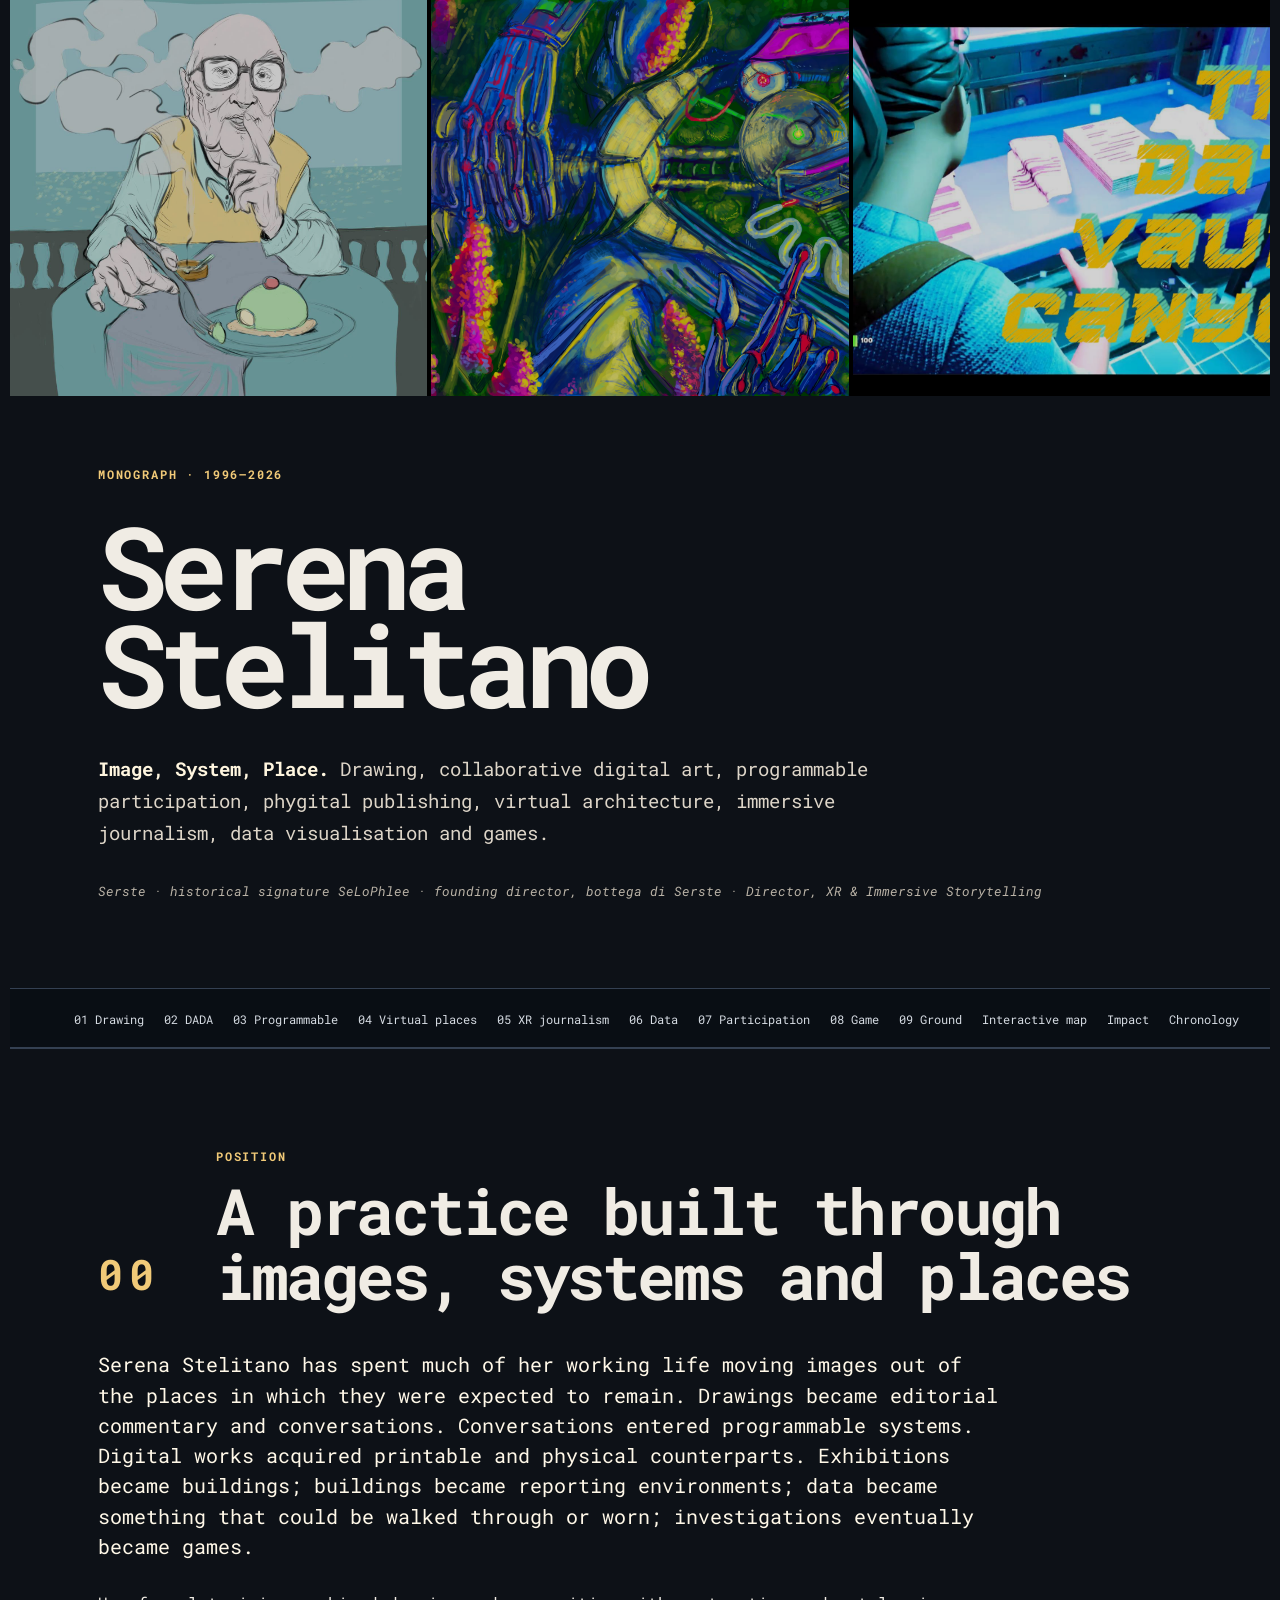
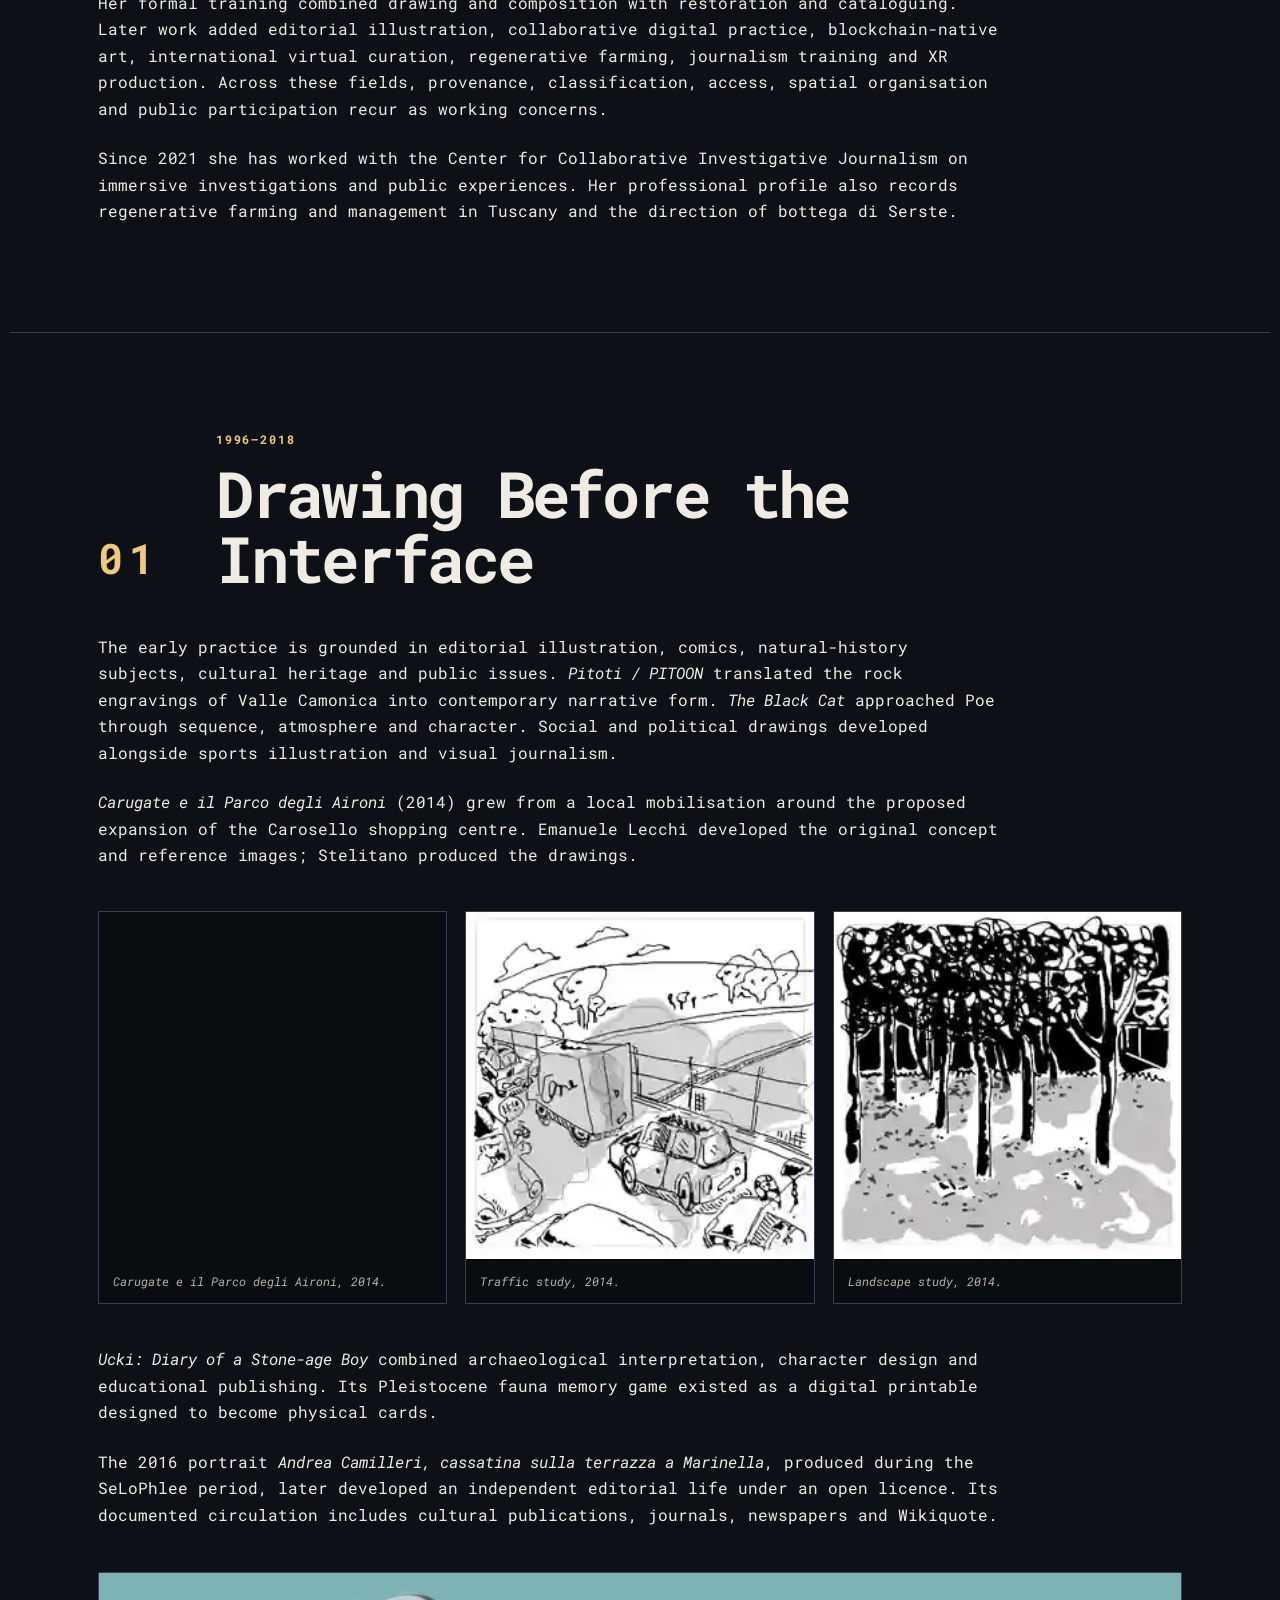
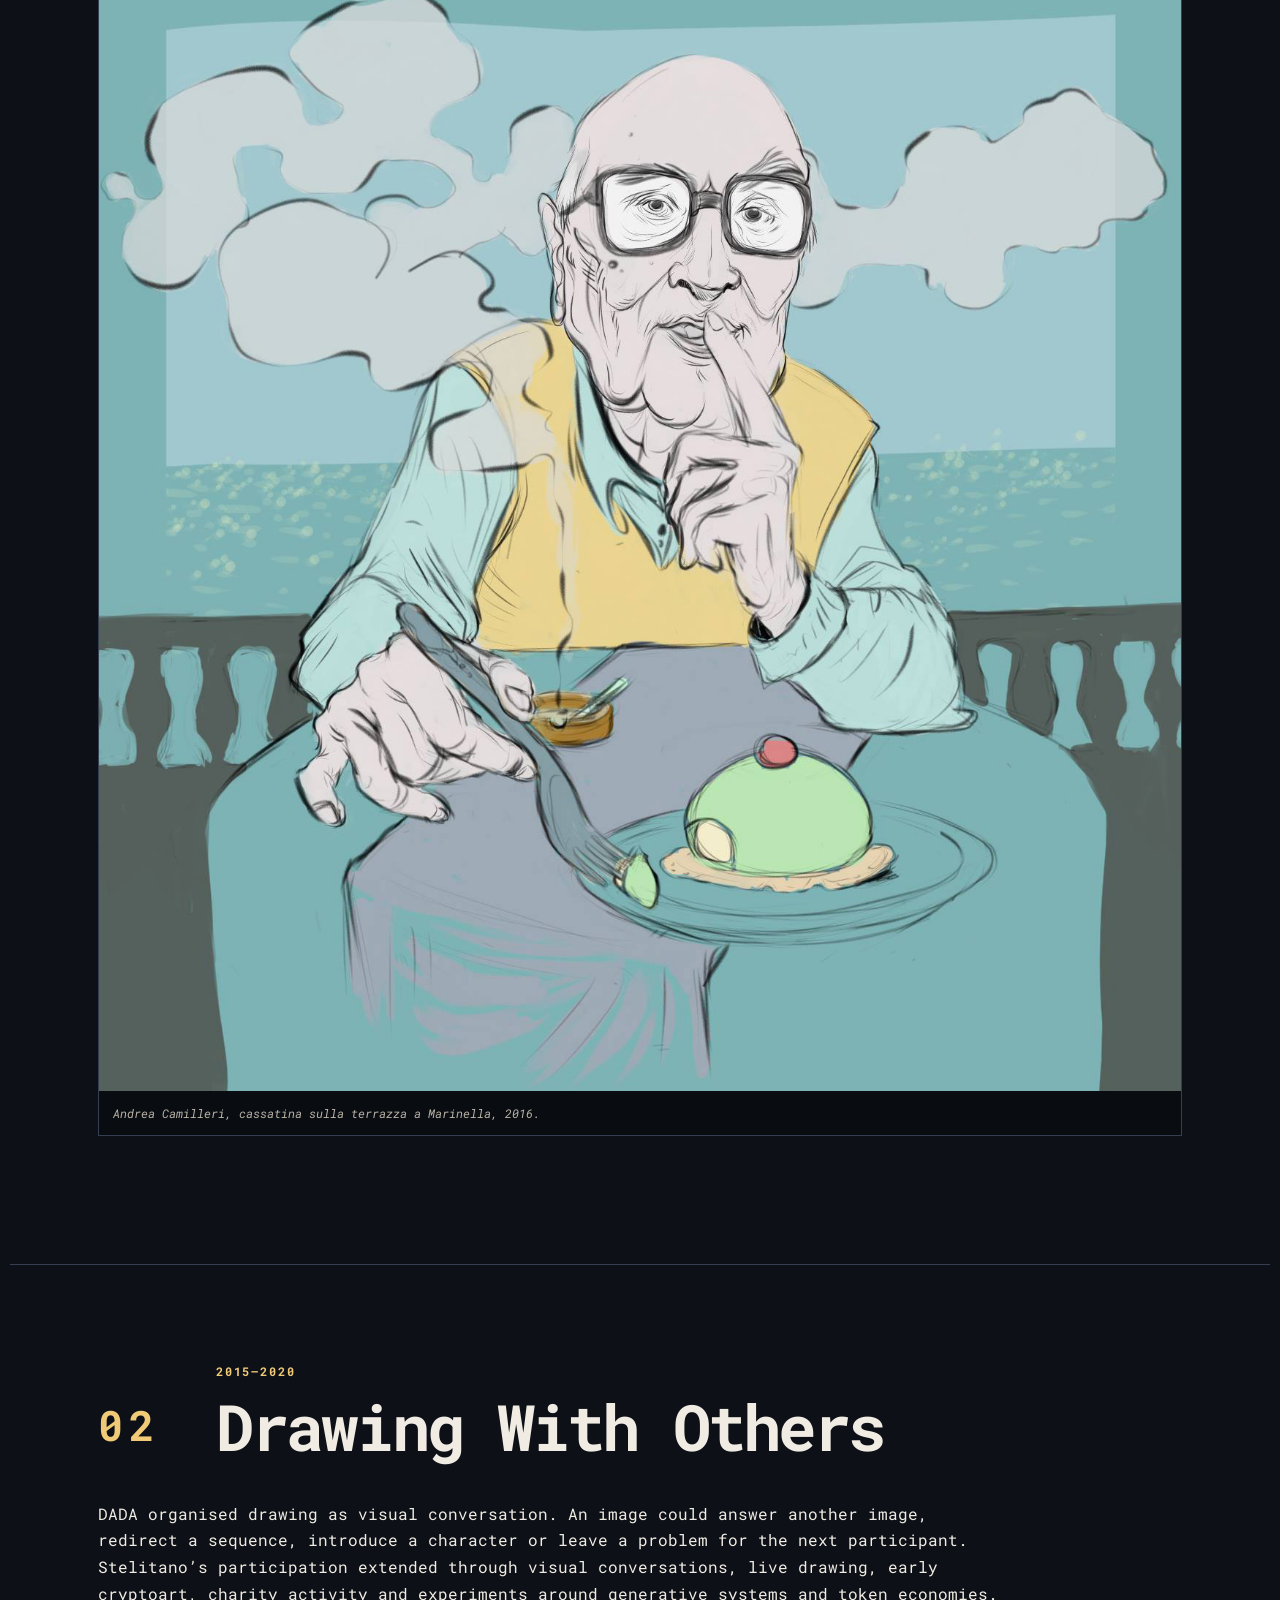
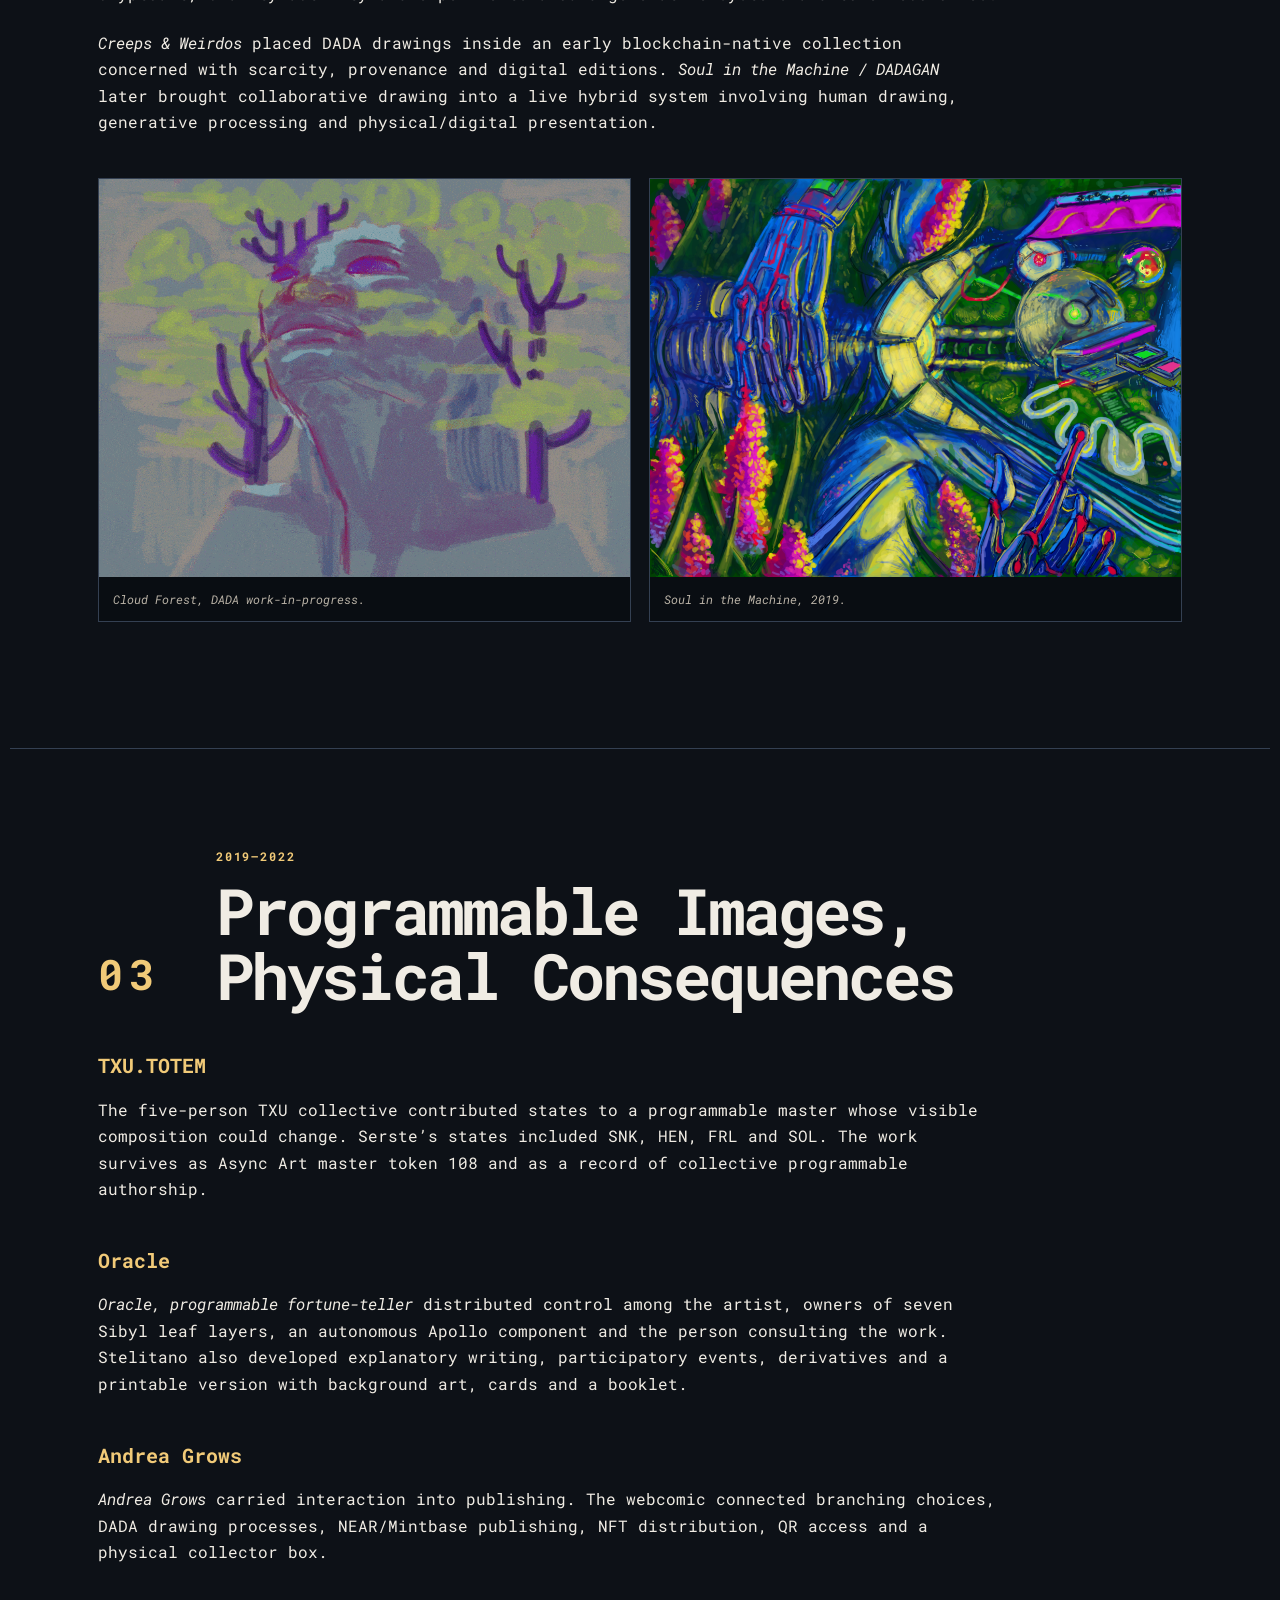
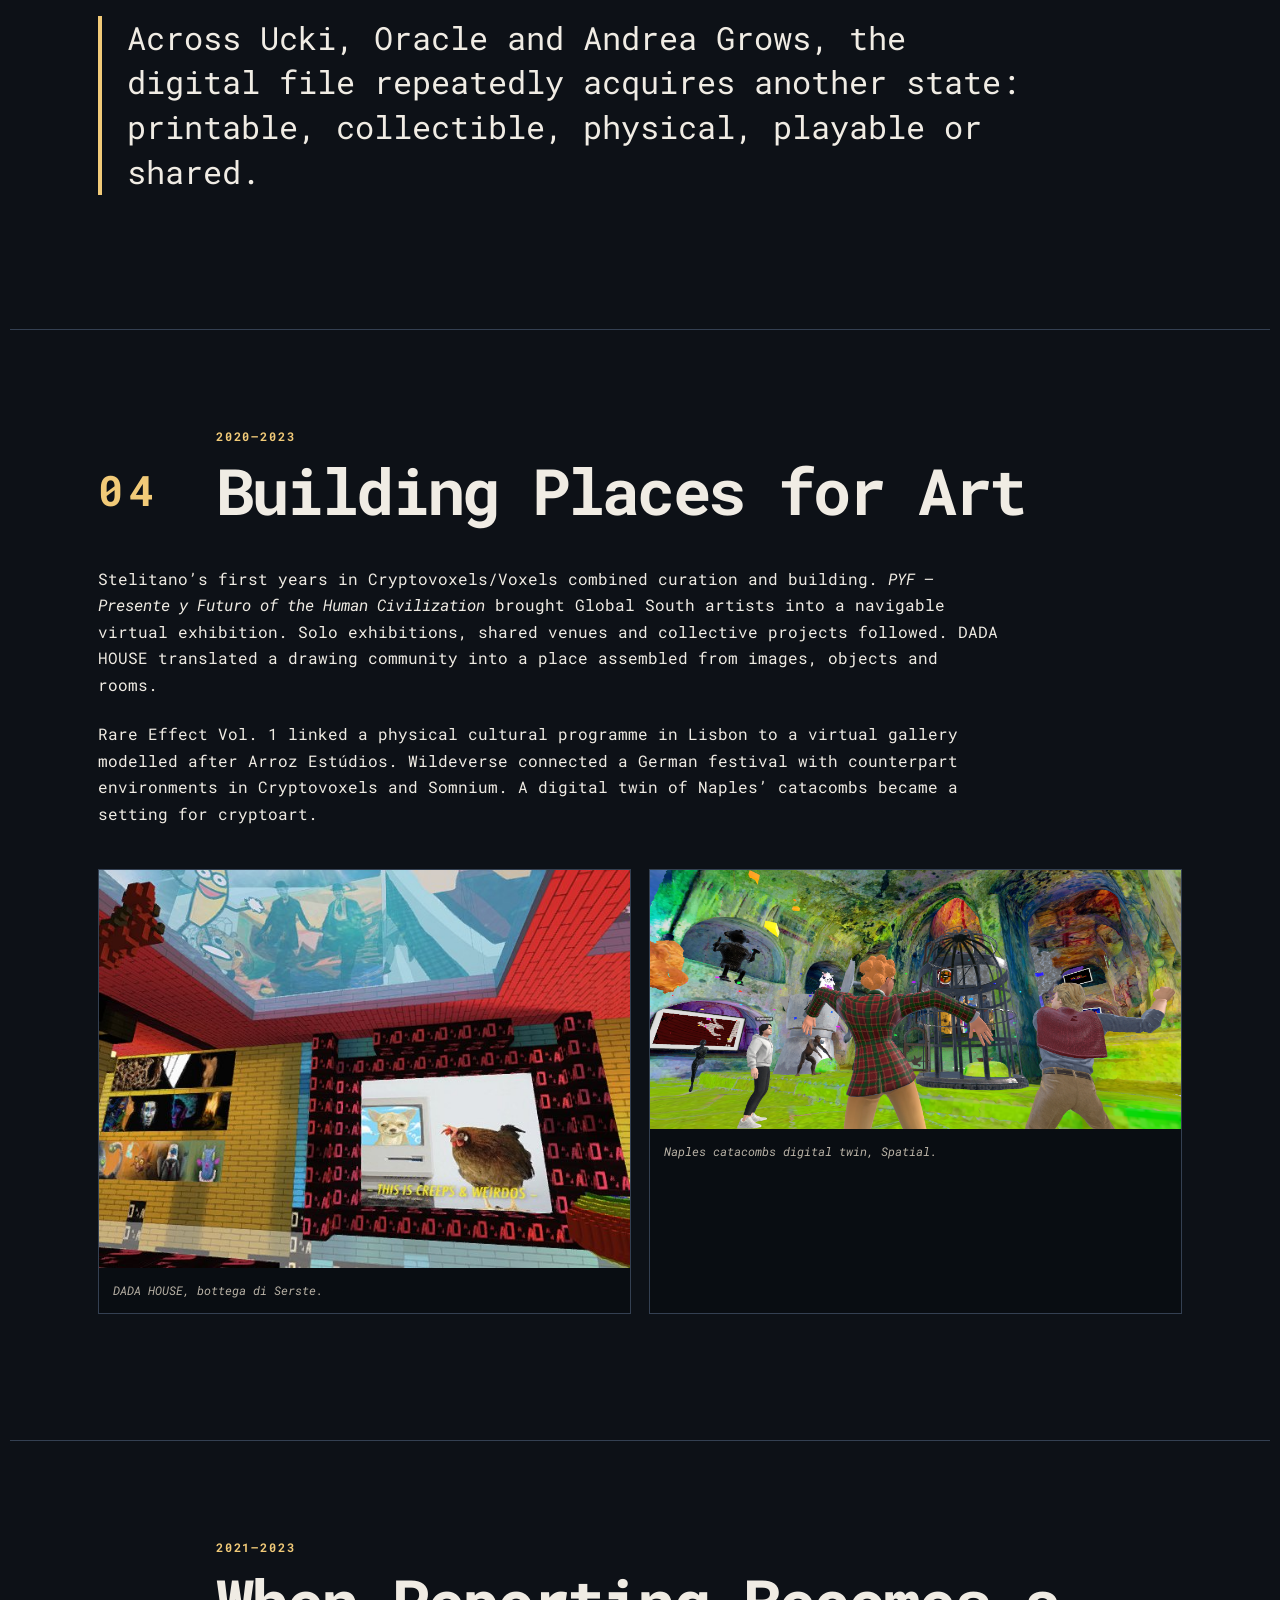
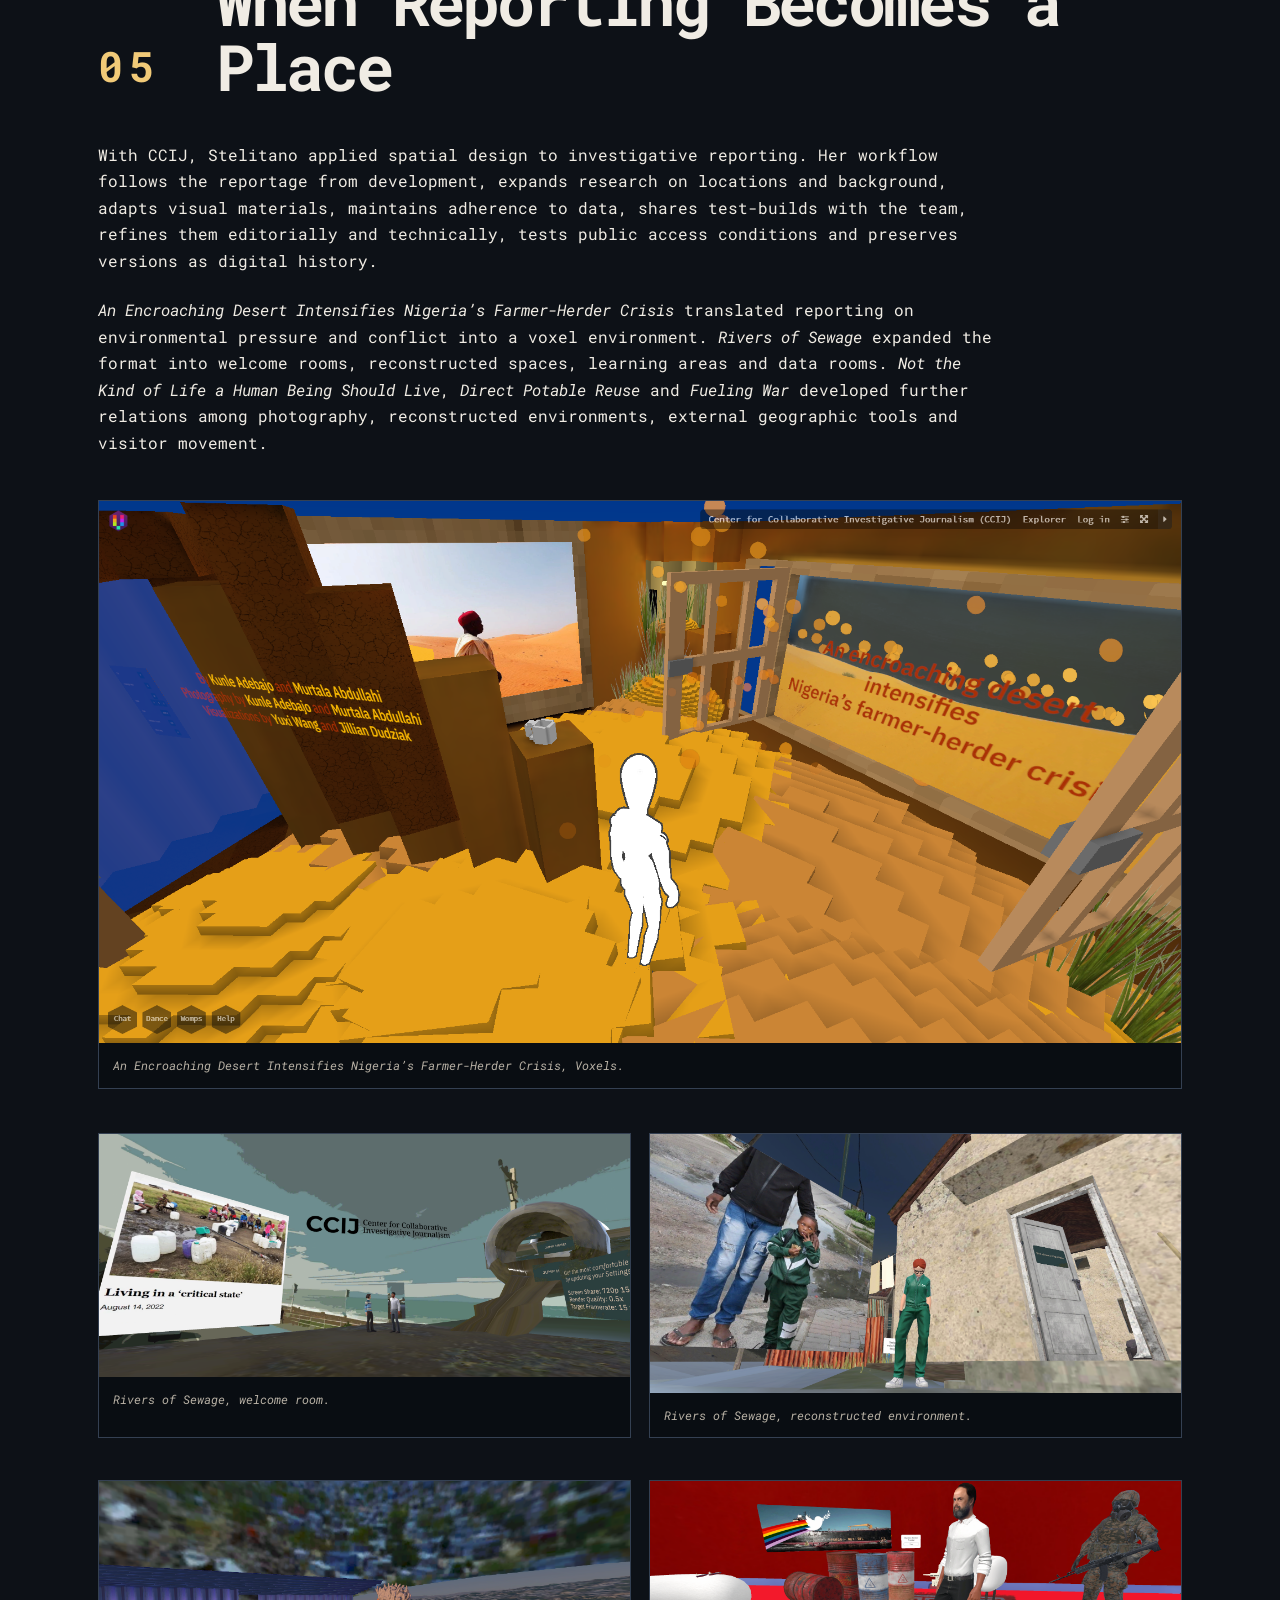
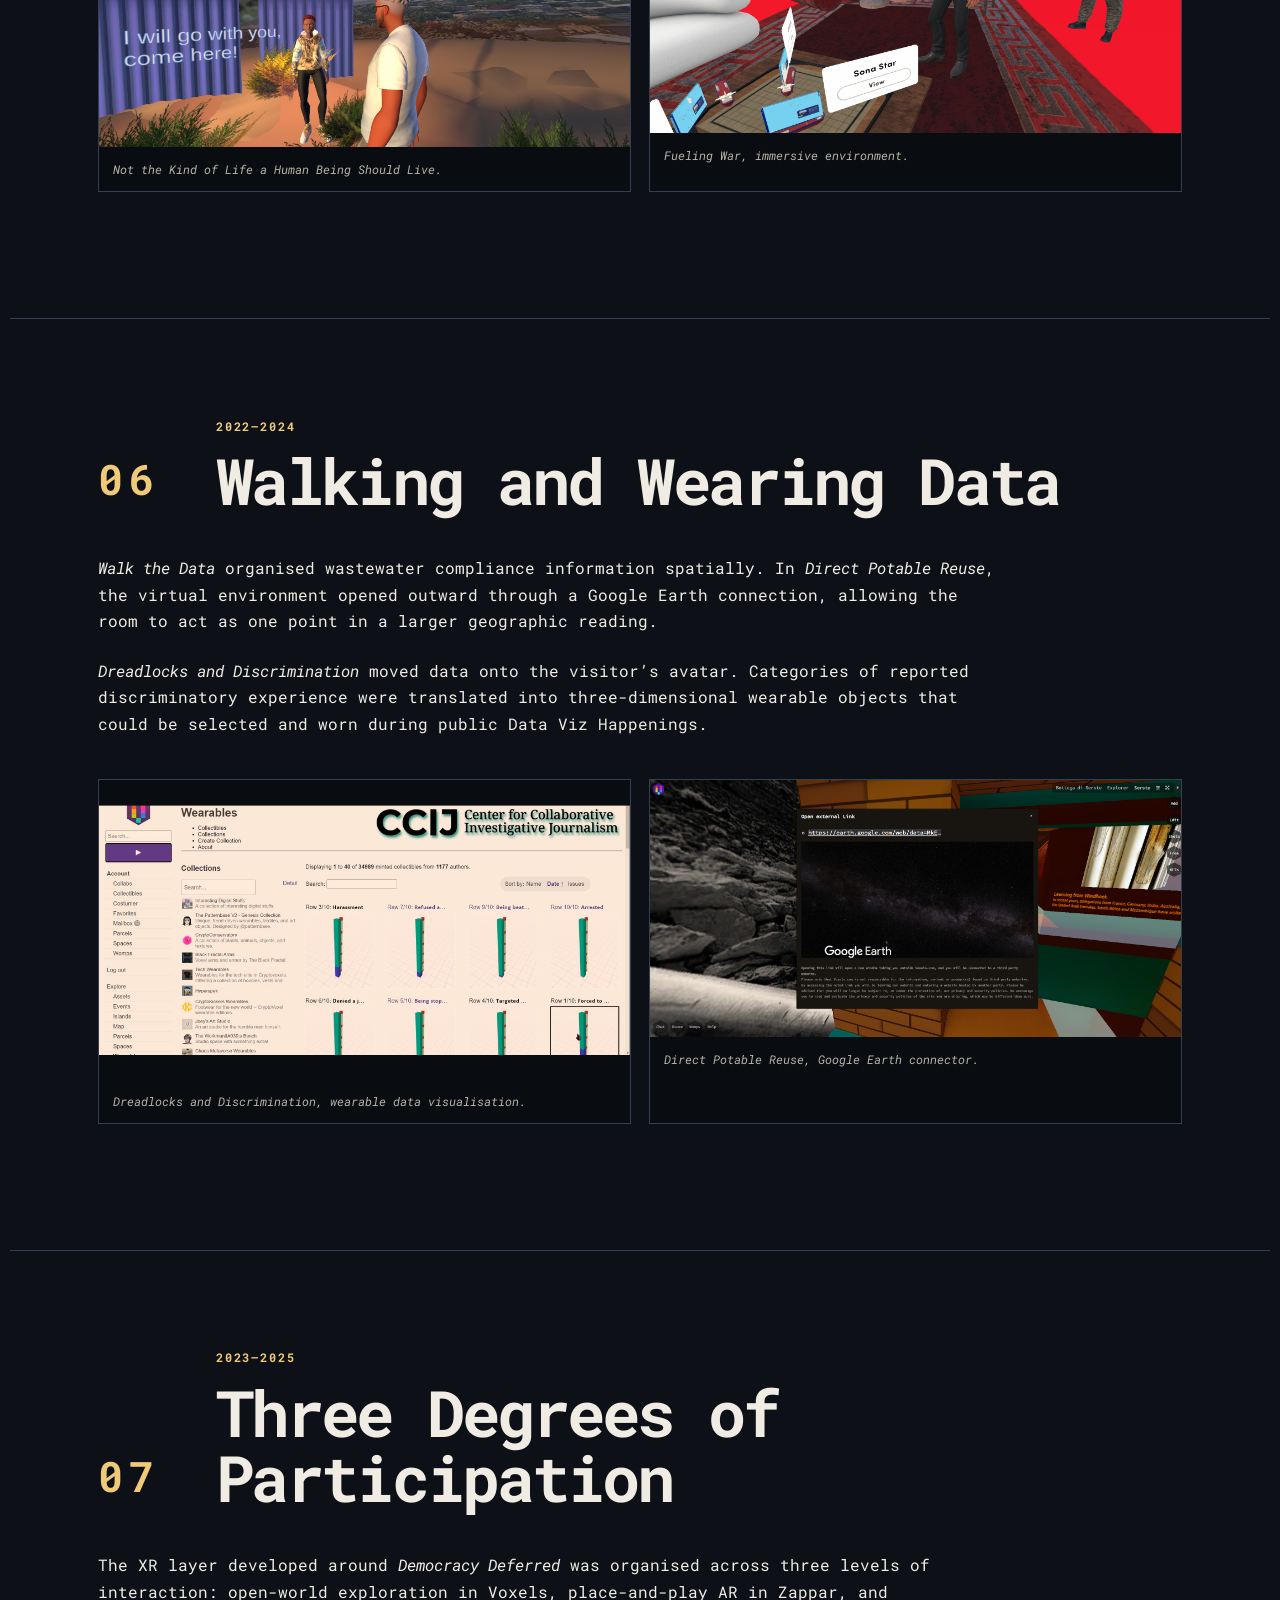
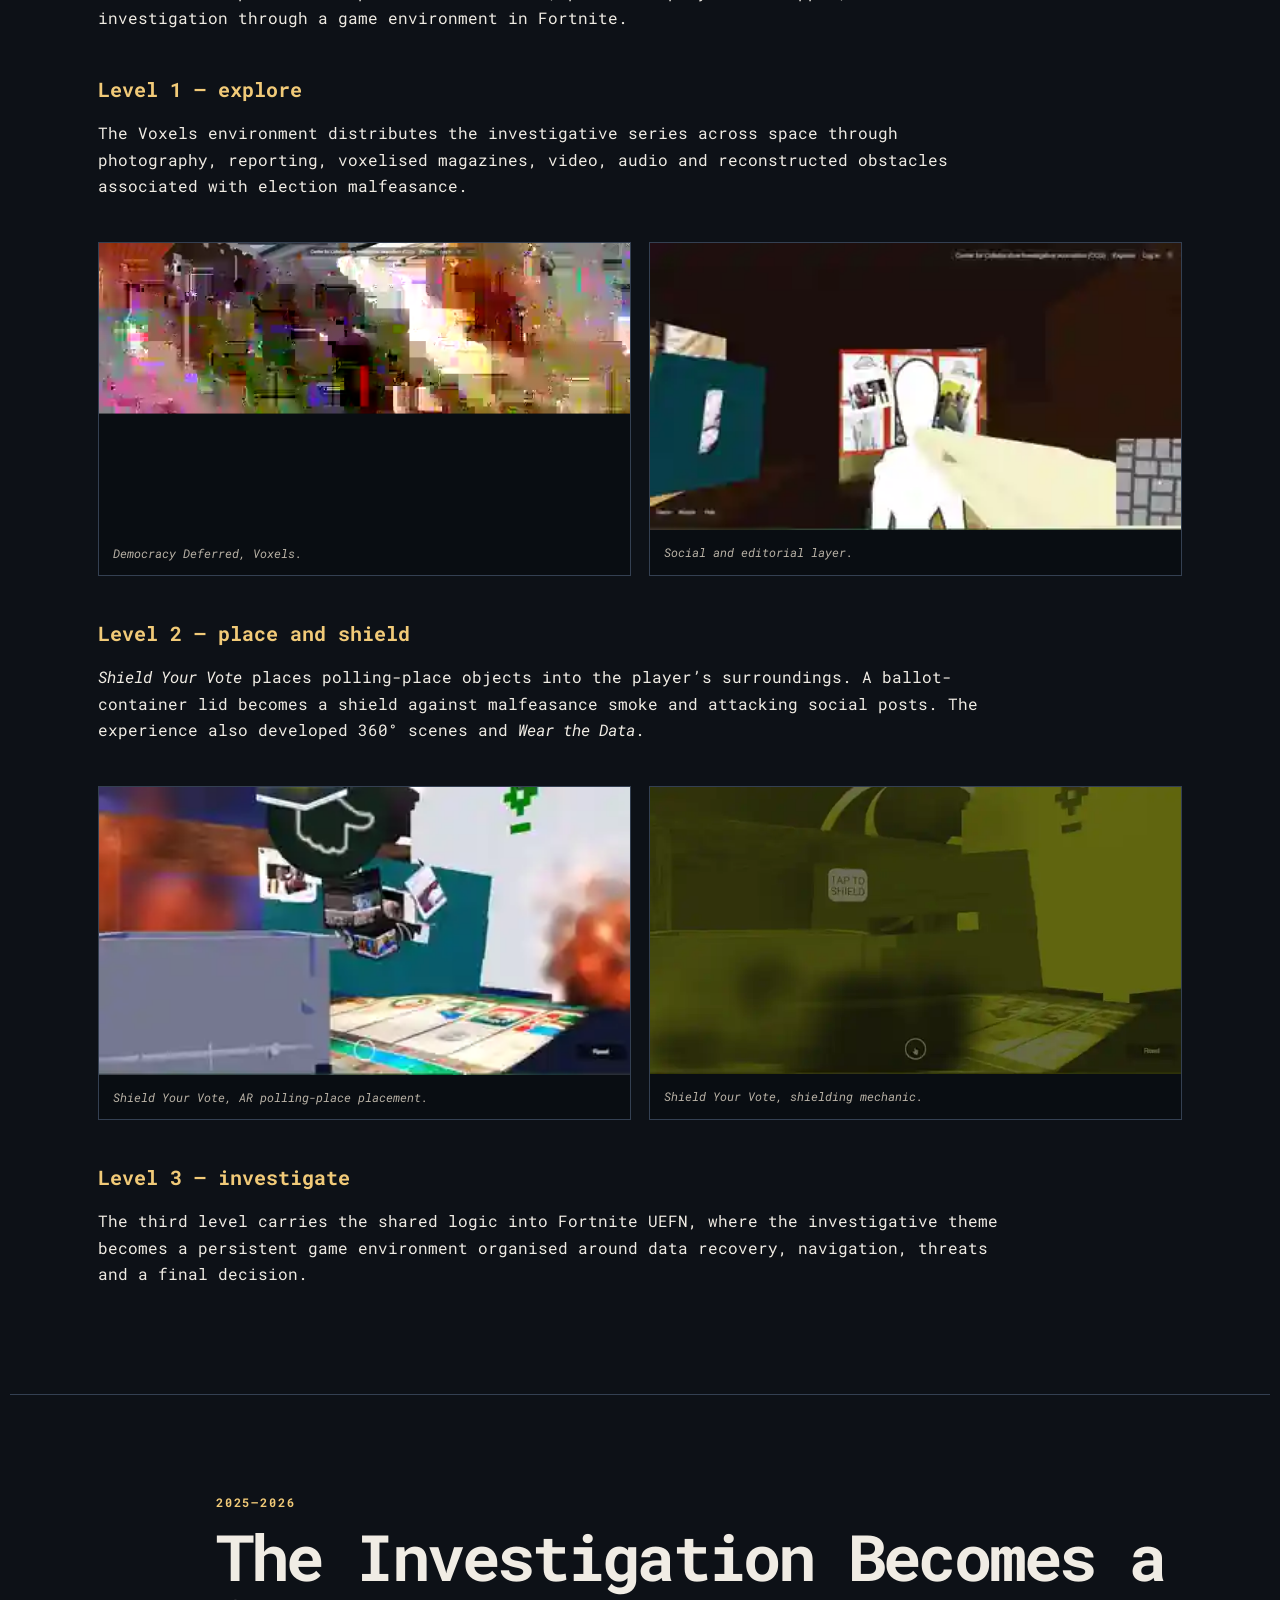
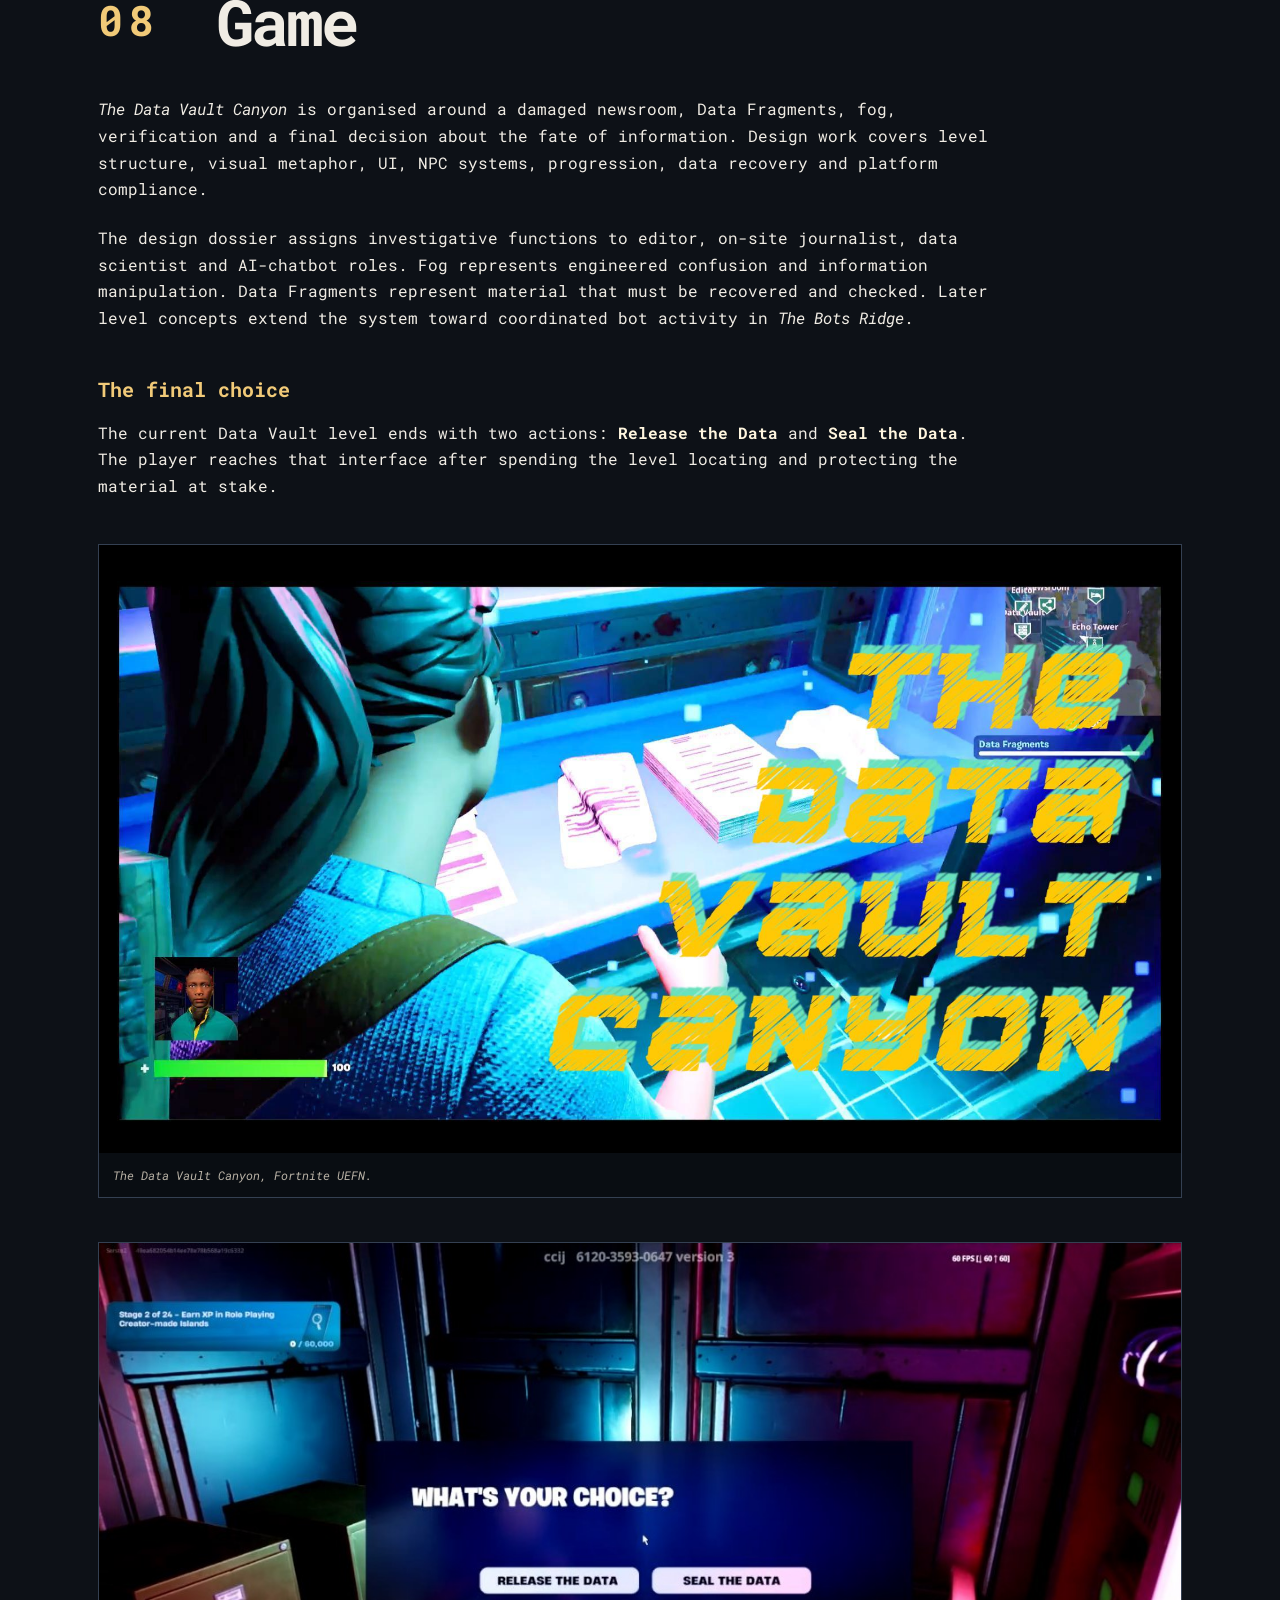
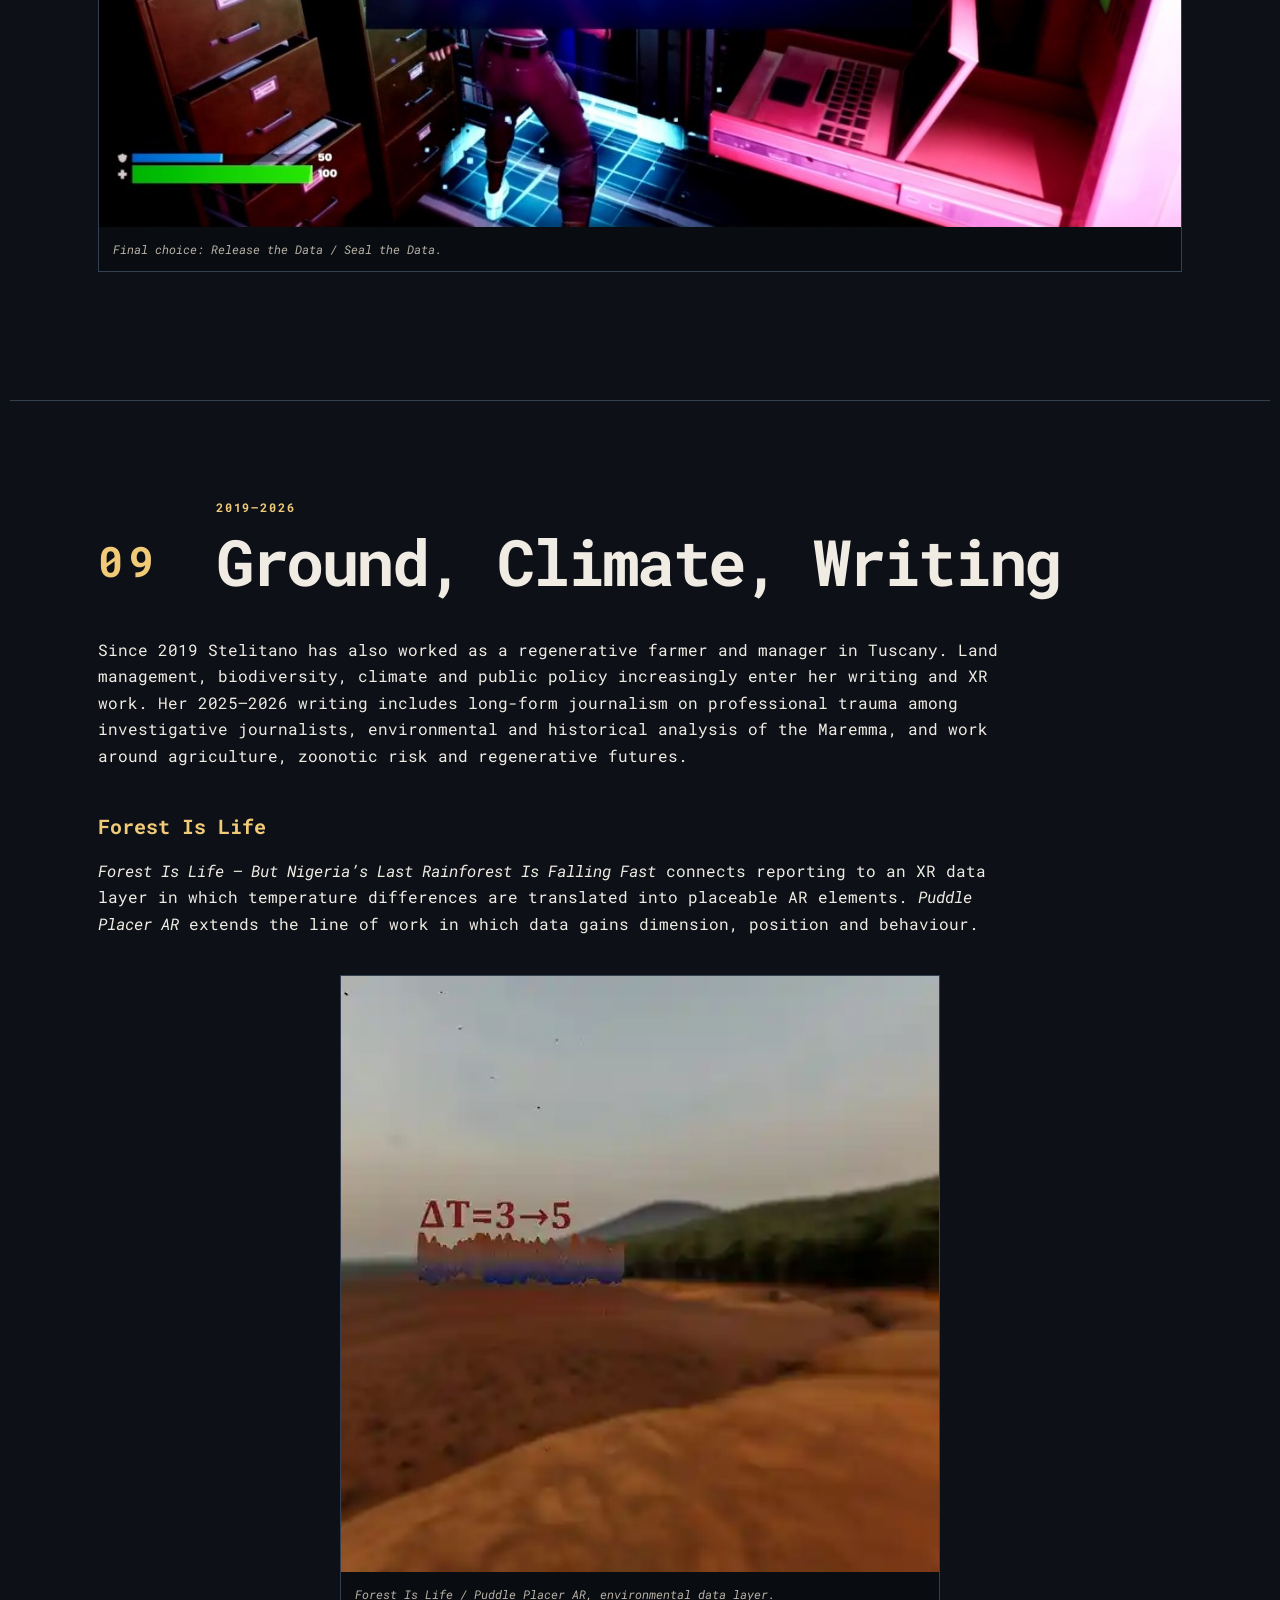
==== commit c60fc9b3: "Add interactive portfolio overlap map" ====
--- a/index.html
+++ b/index.html
@@ -21,7 +21,7 @@
 </head>
 <body><div class="book">
 <header class="cover" id="top"><div class="cover-images"><img src="assets/volume/14-cassatina-marinella.jpg" alt="Andrea Camilleri portrait by Serena Stelitano"><img src="assets/volume/05-soul-in-the-machine.png" alt="Soul in the Machine collaborative digital painting"><img src="assets/volume/07-data-vault-canyon.jpg" alt="The Data Vault Canyon in Fortnite UEFN"></div><div class="cover-copy"><p class="eyebrow">Monograph · 1996–2026</p><h1>Serena<br>Stelitano</h1><p class="dek"><strong>Image, System, Place.</strong> Drawing, collaborative digital art, programmable participation, phygital publishing, virtual architecture, immersive journalism, data visualisation and games.</p><p class="meta">Serste · historical signature SeLoPhlee · founding director, bottega di Serste · Director, XR & Immersive Storytelling</p></div></header>
-<nav><a href="#c1">01 Drawing</a><a href="#c2">02 DADA</a><a href="#c3">03 Programmable</a><a href="#c4">04 Virtual places</a><a href="#c5">05 XR journalism</a><a href="#c6">06 Data</a><a href="#c7">07 Participation</a><a href="#c8">08 Game</a><a href="#c9">09 Ground</a><a href="#impact">Impact</a><a href="#chronology">Chronology</a></nav>
+<nav><a href="#c1">01 Drawing</a><a href="#c2">02 DADA</a><a href="#c3">03 Programmable</a><a href="#c4">04 Virtual places</a><a href="#c5">05 XR journalism</a><a href="#c6">06 Data</a><a href="#c7">07 Participation</a><a href="#c8">08 Game</a><a href="#c9">09 Ground</a><a href="portfolio-map.html">Interactive map</a><a href="#impact">Impact</a><a href="#chronology">Chronology</a></nav>
 <section class="page"><div class="chapter-head"><div class="no">00</div><div><p class="eyebrow">Position</p><h2>A practice built through images, systems and places</h2></div></div><div class="prose"><p class="lead">Serena Stelitano has spent much of her working life moving images out of the places in which they were expected to remain. Drawings became editorial commentary and conversations. Conversations entered programmable systems. Digital works acquired printable and physical counterparts. Exhibitions became buildings; buildings became reporting environments; data became something that could be walked through or worn; investigations eventually became games.</p><p>Her formal training combined drawing and composition with restoration and cataloguing. Later work added editorial illustration, collaborative digital practice, blockchain-native art, international virtual curation, regenerative farming, journalism training and XR production. Across these fields, provenance, classification, access, spatial organisation and public participation recur as working concerns.</p><p>Since 2021 she has worked with the Center for Collaborative Investigative Journalism on immersive investigations and public experiences. Her professional profile also records regenerative farming and management in Tuscany and the direction of bottega di Serste.</p></div></section>
 <section class="page" id="c1"><div class="chapter-head"><div class="no">01</div><div><p class="eyebrow">1996–2018</p><h2>Drawing Before the Interface</h2></div></div><div class="prose"><p>The early practice is grounded in editorial illustration, comics, natural-history subjects, cultural heritage and public issues. <em>Pitoti / PITOON</em> translated the rock engravings of Valle Camonica into contemporary narrative form. <em>The Black Cat</em> approached Poe through sequence, atmosphere and character. Social and political drawings developed alongside sports illustration and visual journalism.</p><p><em>Carugate e il Parco degli Aironi</em> (2014) grew from a local mobilisation around the proposed expansion of the Carosello shopping centre. Emanuele Lecchi developed the original concept and reference images; Stelitano produced the drawings.</p></div><div class="grid3"><figure><img src="assets/monograph/carugate-road.webp" alt="Carugate road drawing by Serena Stelitano"><figcaption><em>Carugate e il Parco degli Aironi</em>, 2014.</figcaption></figure><figure><img src="assets/monograph/carugate-traffic.webp" alt="Carugate traffic drawing by Serena Stelitano"><figcaption>Traffic study, 2014.</figcaption></figure><figure><img src="assets/monograph/carugate-trees.webp" alt="Carugate trees drawing by Serena Stelitano"><figcaption>Landscape study, 2014.</figcaption></figure></div><div class="prose"><p><em>Ucki: Diary of a Stone-age Boy</em> combined archaeological interpretation, character design and educational publishing. Its Pleistocene fauna memory game existed as a digital printable designed to become physical cards.</p><p>The 2016 portrait <em>Andrea Camilleri, cassatina sulla terrazza a Marinella</em>, produced during the SeLoPhlee period, later developed an independent editorial life under an open licence. Its documented circulation includes cultural publications, journals, newspapers and Wikiquote.</p></div><figure><img src="assets/volume/14-cassatina-marinella.jpg" alt="Andrea Camilleri, cassatina sulla terrazza a Marinella by Serena Stelitano"><figcaption><em>Andrea Camilleri, cassatina sulla terrazza a Marinella</em>, 2016.</figcaption></figure></section>
 <section class="page" id="c2"><div class="chapter-head"><div class="no">02</div><div><p class="eyebrow">2015–2020</p><h2>Drawing With Others</h2></div></div><div class="prose"><p>DADA organised drawing as visual conversation. An image could answer another image, redirect a sequence, introduce a character or leave a problem for the next participant. Stelitano’s participation extended through visual conversations, live drawing, early cryptoart, charity activity and experiments around generative systems and token economies.</p><p><em>Creeps & Weirdos</em> placed DADA drawings inside an early blockchain-native collection concerned with scarcity, provenance and digital editions. <em>Soul in the Machine / DADAGAN</em> later brought collaborative drawing into a live hybrid system involving human drawing, generative processing and physical/digital presentation.</p></div><div class="grid2"><figure><img src="assets/volume/01-cloud-forest-dada.gif" alt="Cloud Forest work in progress from DADA"><figcaption><em>Cloud Forest</em>, DADA work-in-progress.</figcaption></figure><figure><img src="assets/volume/05-soul-in-the-machine.png" alt="Soul in the Machine collaborative phygital project"><figcaption><em>Soul in the Machine</em>, 2019.</figcaption></figure></div></section>
@@ -36,4 +36,4 @@
 <section class="page"><div class="chapter-head"><div class="no">A</div><div><p class="eyebrow">Selected provenance & circulation</p><h2>Works that continue outside their first context</h2></div></div><div class="prose"><p><strong>TXU.TOTEM #108.</strong> Async Art master; five-person collective programmable artwork. Authorship and auction records survive, with Serste among the contributors.</p><p><strong>Oracle.</strong> Async programmable master and layers, with related printable and MakersPlace derivatives. Public documentation records layer logic, collector agency and participatory use.</p><p><strong>Andrea Grows.</strong> NEAR/Mintbase publishing combined with an interactive webcomic, collector box, QR flow and physical distribution.</p><p><strong>Andrea Camilleri portrait.</strong> The 2016 open-license portrait has circulated through at least nine independently accessible editorial/periodical contexts plus multiple Wikiquote uses. The documented circulation includes La Voce di New York, Biblioteche oggi, Treccani, Il Sole 24 Ore/Nòva100, CulturaIdentità, 4U Magazine and Incontri.</p></div></section>
 <section class="page" id="chronology"><div class="chapter-head"><div class="no">B</div><div><p class="eyebrow">Selected chronology</p><h2>1996–2026</h2></div></div><table class="chrono"><tr><td>1996–2001</td><td>Art training: drawing, composition, restoration, cataloguing, law and economics.</td></tr><tr><td>2012–2013</td><td><em>Pitoti / PITOON / Valle Camonica</em>.</td></tr><tr><td>2014</td><td><em>Carugate e il Parco degli Aironi</em>; bottega di Serste develops as independent practice.</td></tr><tr><td>2015–2018</td><td>Editorial illustration, literary work, natural-history subjects, political/social imagery, DADA visual conversations.</td></tr><tr><td>2016</td><td><em>Andrea Camilleri, cassatina sulla terrazza a Marinella</em>; Visto dal basso editorial work.</td></tr><tr><td>2016–2019</td><td><em>Ucki: Diary of a Stone-age Boy</em>; Pleistocene Fauna Memory Game.</td></tr><tr><td>2017</td><td><em>Creeps & Weirdos</em>.</td></tr><tr><td>2018–2019</td><td><em>The Way Home</em>, multimedia / AR migration project.</td></tr><tr><td>2019</td><td><em>Soul in the Machine / DADAGAN</em>; regenerative farming work begins.</td></tr><tr><td>2020</td><td>PYF in Voxels; Simon Wairiuko solo curation; TXU.TOTEM; Oracle; The Pagans and their Rites.</td></tr><tr><td>2021</td><td>NFT(Kitties)LAB; Riva Taylor NFT Space; Rare Effect Vol. 1; Wildeverse; CCIJ collaboration begins.</td></tr><tr><td>2021–2022</td><td><em>Andrea Grows</em>, interactive webcomic and collector box.</td></tr><tr><td>2022</td><td><em>An Encroaching Desert Intensifies Nigeria’s Farmer-Herder Crisis</em>; <em>Rivers of Sewage</em>; immersive data and learning rooms.</td></tr><tr><td>2023</td><td><em>Dreadlocks and Discrimination</em>; Data Viz Happenings; CCIJ learning rooms.</td></tr><tr><td>2023–2025</td><td><em>Democracy Deferred</em>; <em>Shield Your Vote</em>; multi-platform XR progression.</td></tr><tr><td>2025</td><td><em>Forest Is Life / Puddle Placer AR</em>; <em>The Data Vault Canyon</em>; <em>Truth & Dare</em>.</td></tr><tr><td>2025–2026</td><td><em>The Bots Ridge</em> expansion.</td></tr><tr><td>2026</td><td>Environmental and investigative writing; ICE Paperdoll DataViz; continued XR product development.</td></tr></table></section>
 <section class="page"><div class="chapter-head"><div class="no">C</div><div><p class="eyebrow">Public anchors</p><h2>Selected sources</h2></div></div><ul class="sources"><li>Serena Stelitano — LinkedIn public profile, 2026.</li><li>Wikimedia Commons — SerStelitano / Andrea Camilleri portrait.</li><li>DADA / PowerDADA — visual conversations, Creeps & Weirdos, DADAGAN and smart-contract records.</li><li>Async Art / Digital Rescue Lab — TXU.TOTEM and programmable-art records.</li><li>Mintbase / NEAR Forum — Andrea Grows, Createbase and Wildeverse records.</li><li>CCIJ / VEZA — immersive investigations, Dreadlocks and Discrimination, Democracy Deferred and Forest Is Life.</li><li>Fortnite / CCIJ — The Data Vault Canyon, island code 6120-3593-0647.</li></ul><p class="meta">Serena Stelitano / Serste · Monograph edition 2026 · Typography: Roboto Mono regular, bold and italic.</p></section>
-</div></body></html>+</div></body></html>
